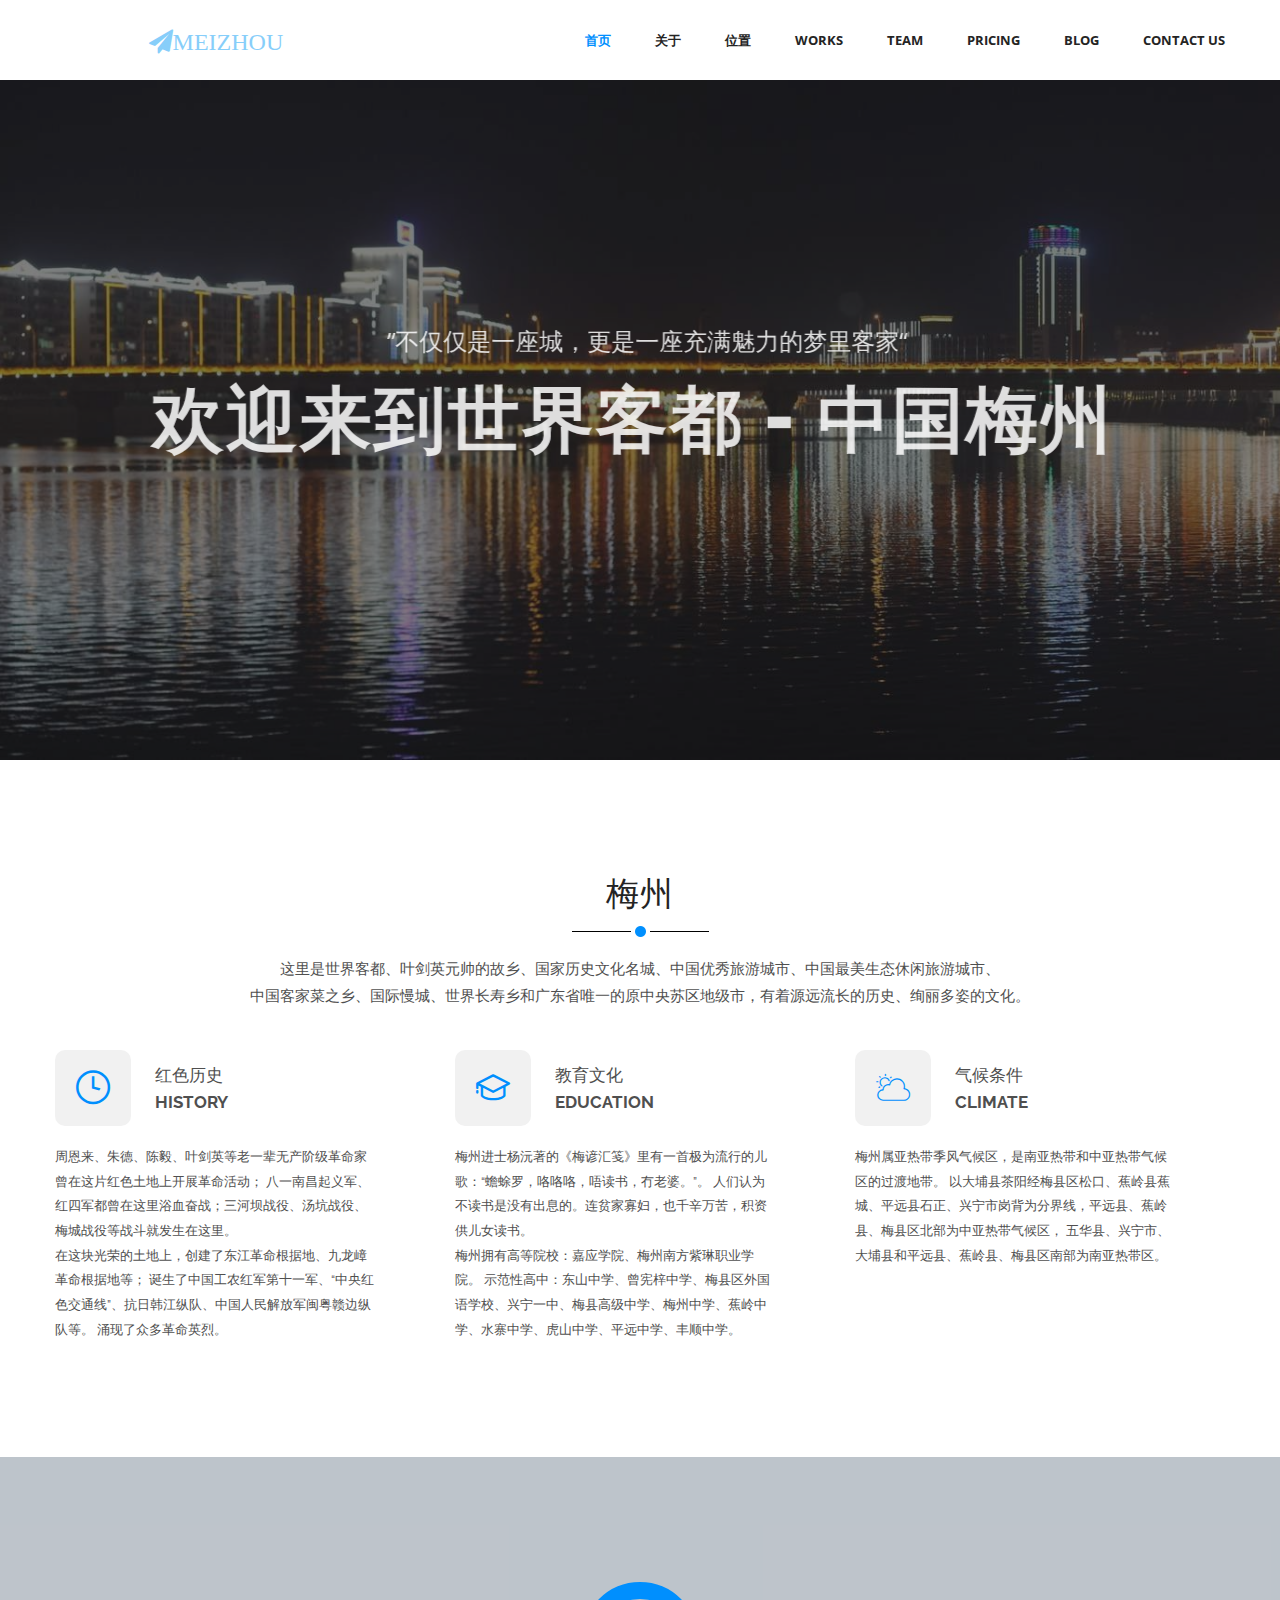
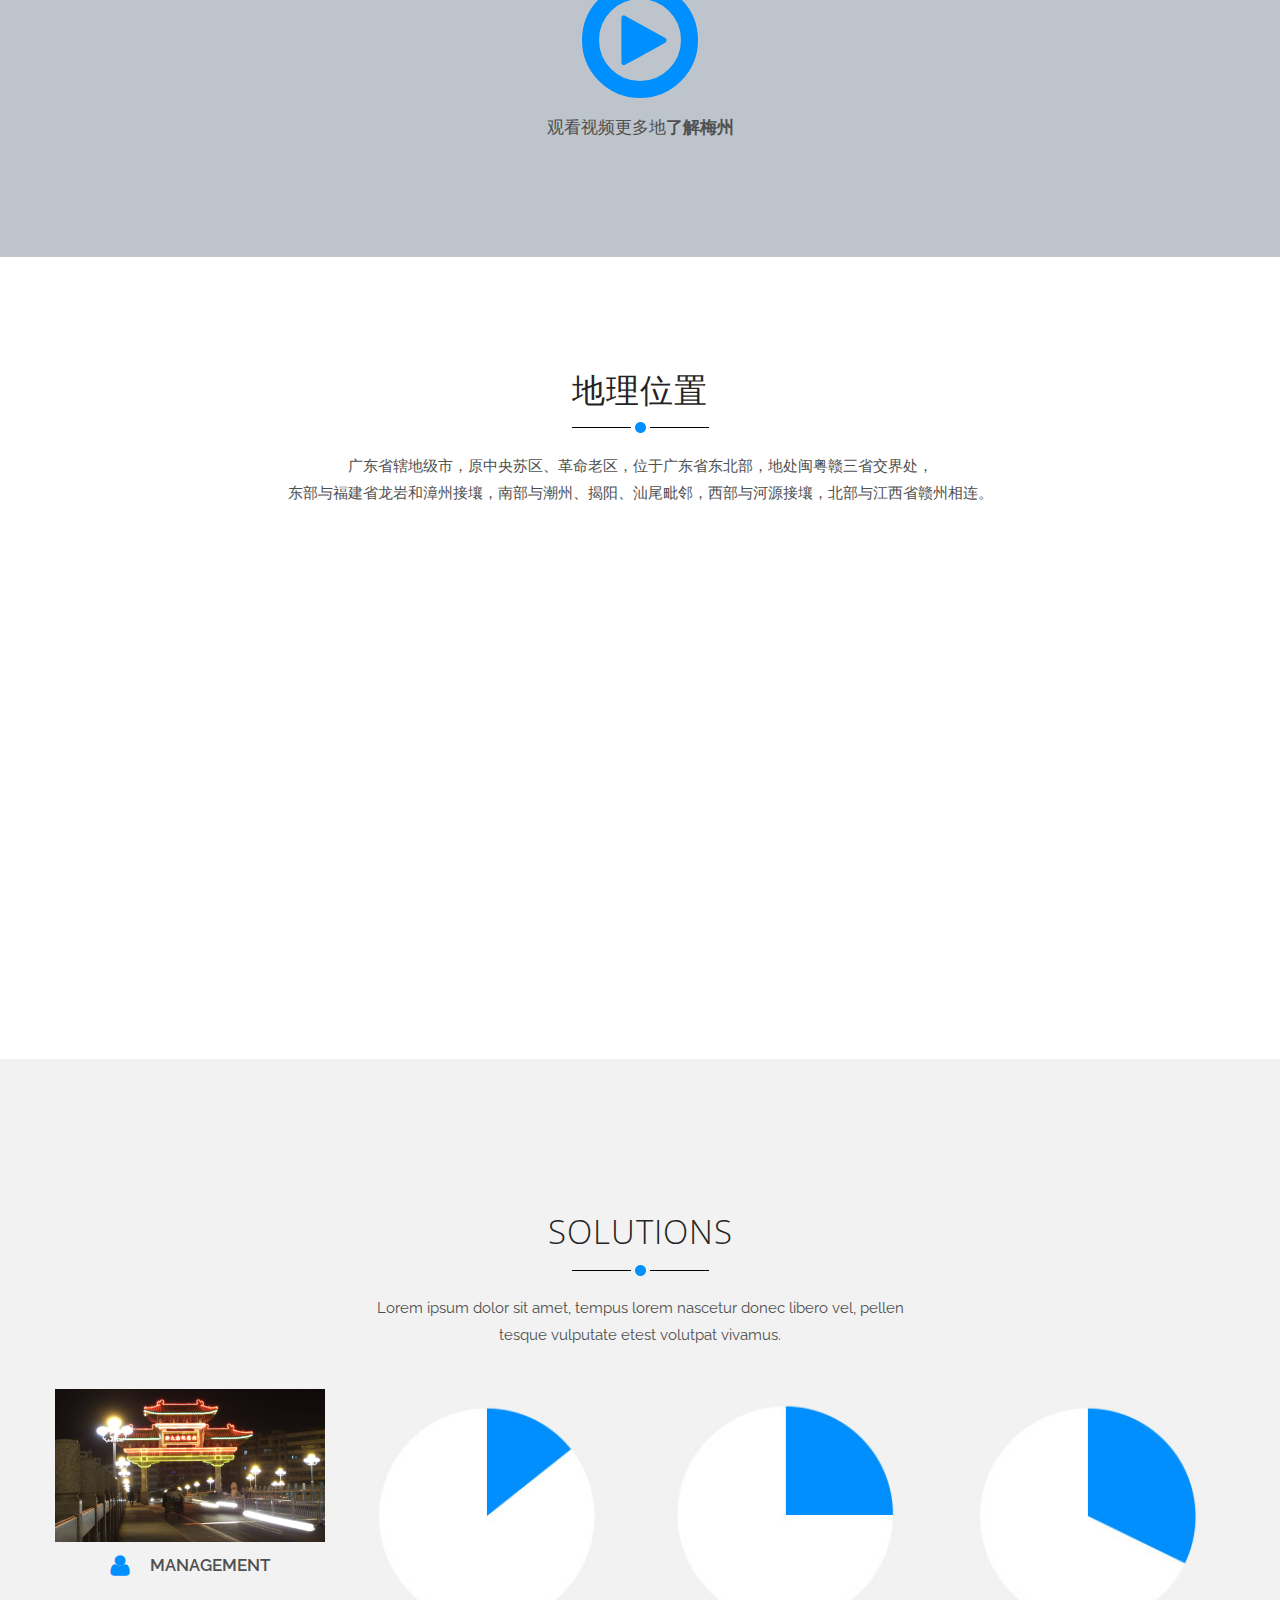
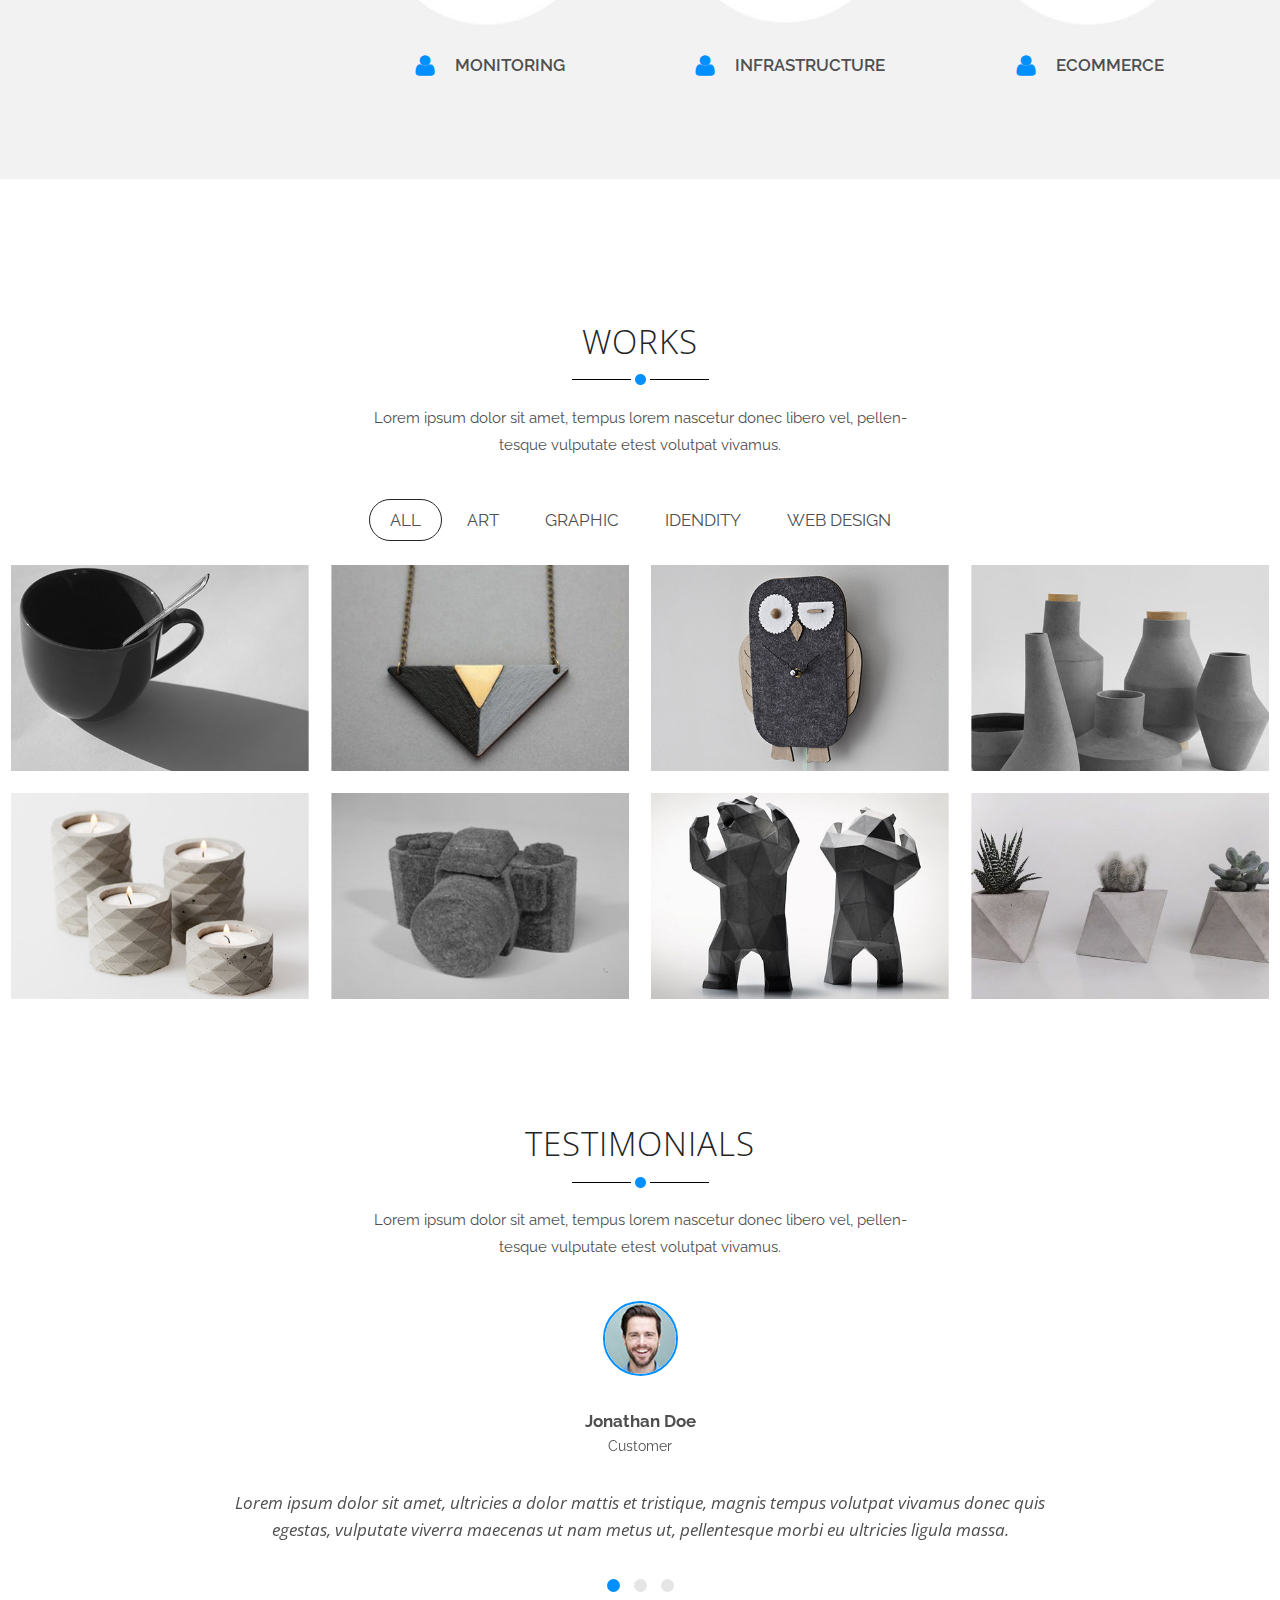
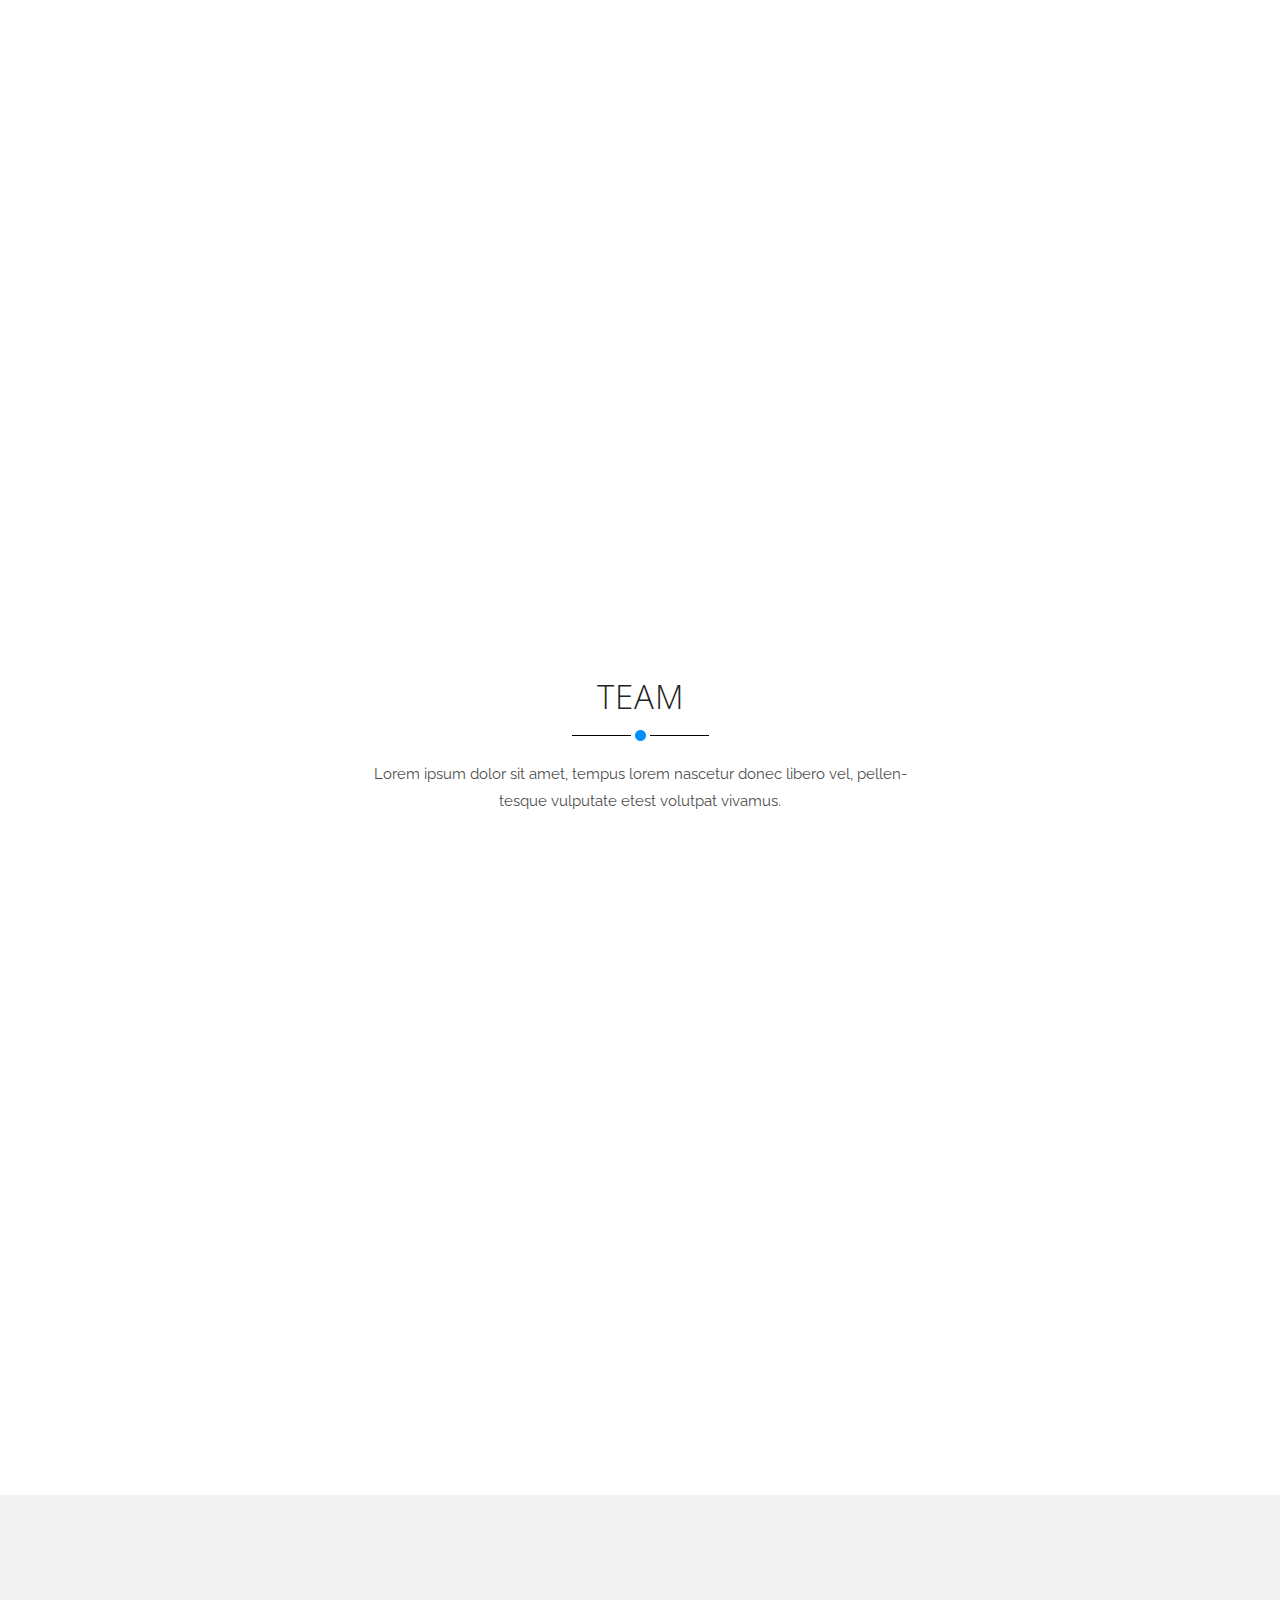
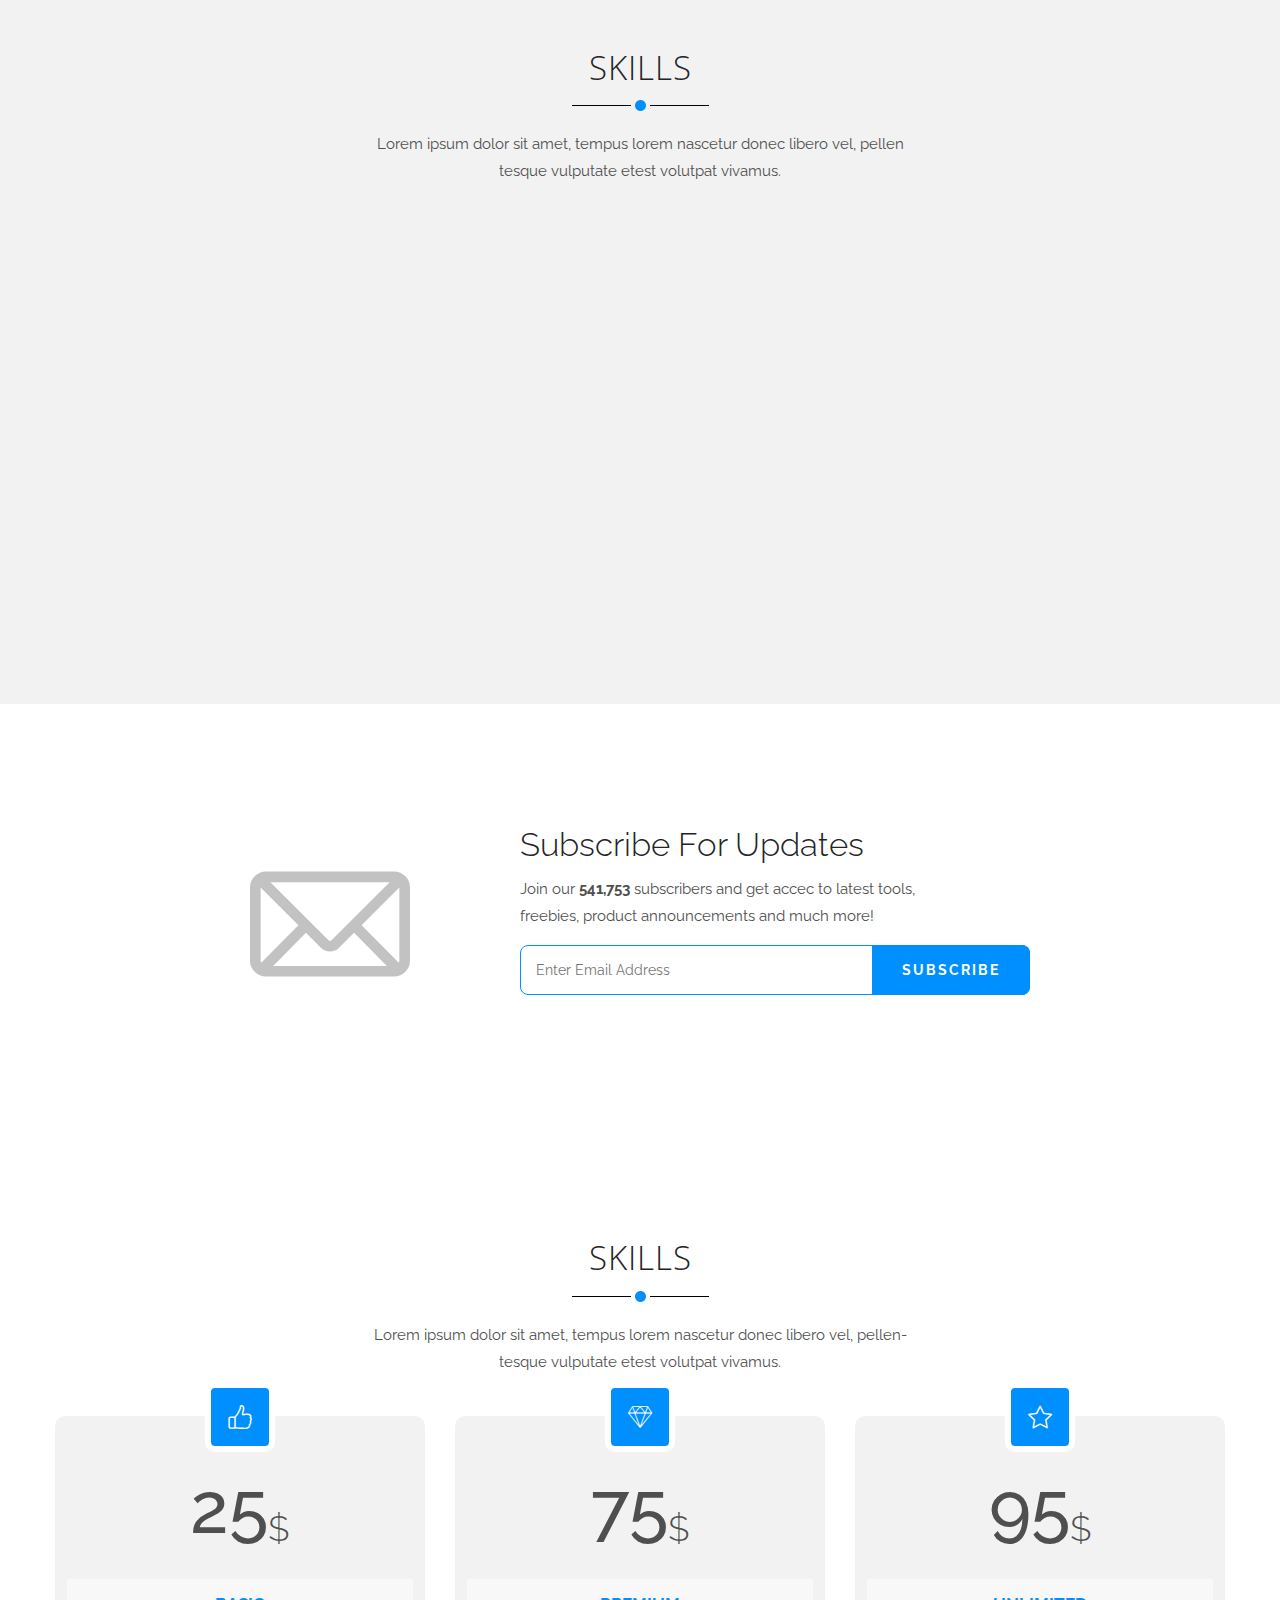
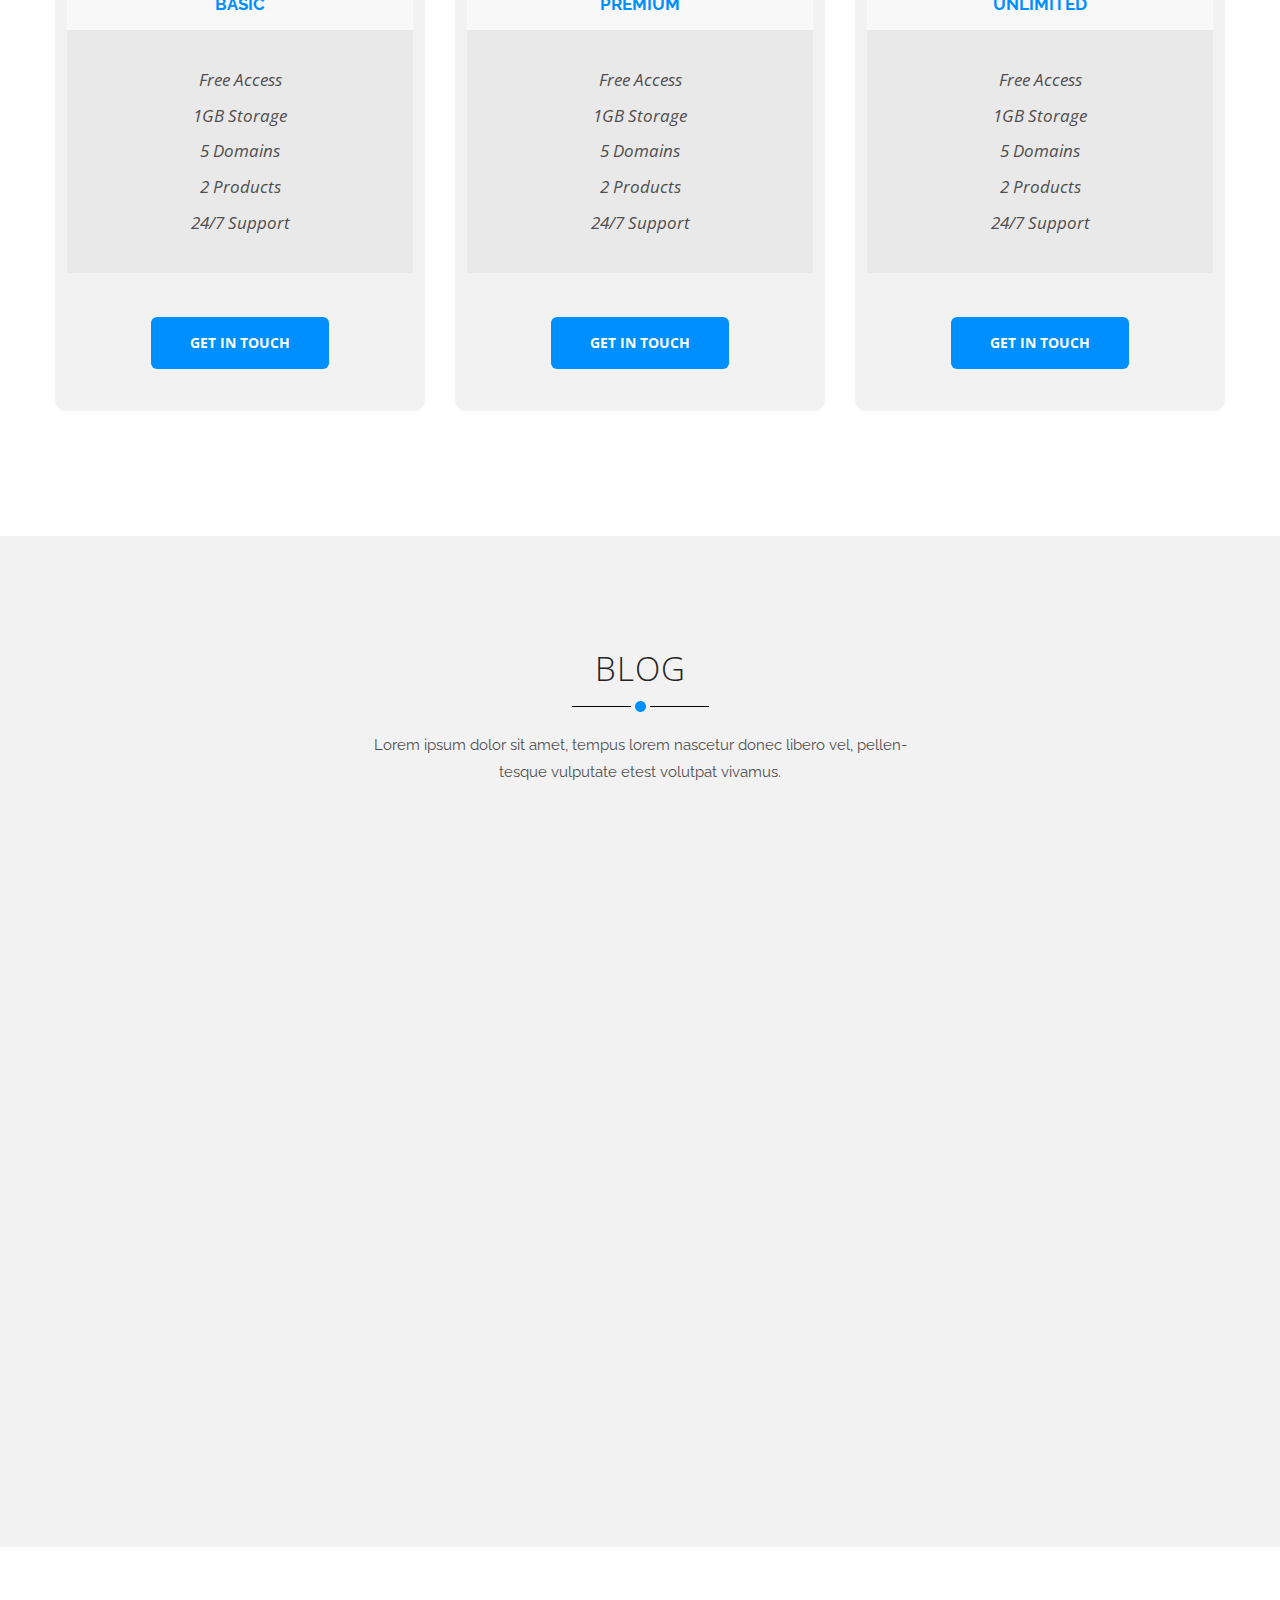
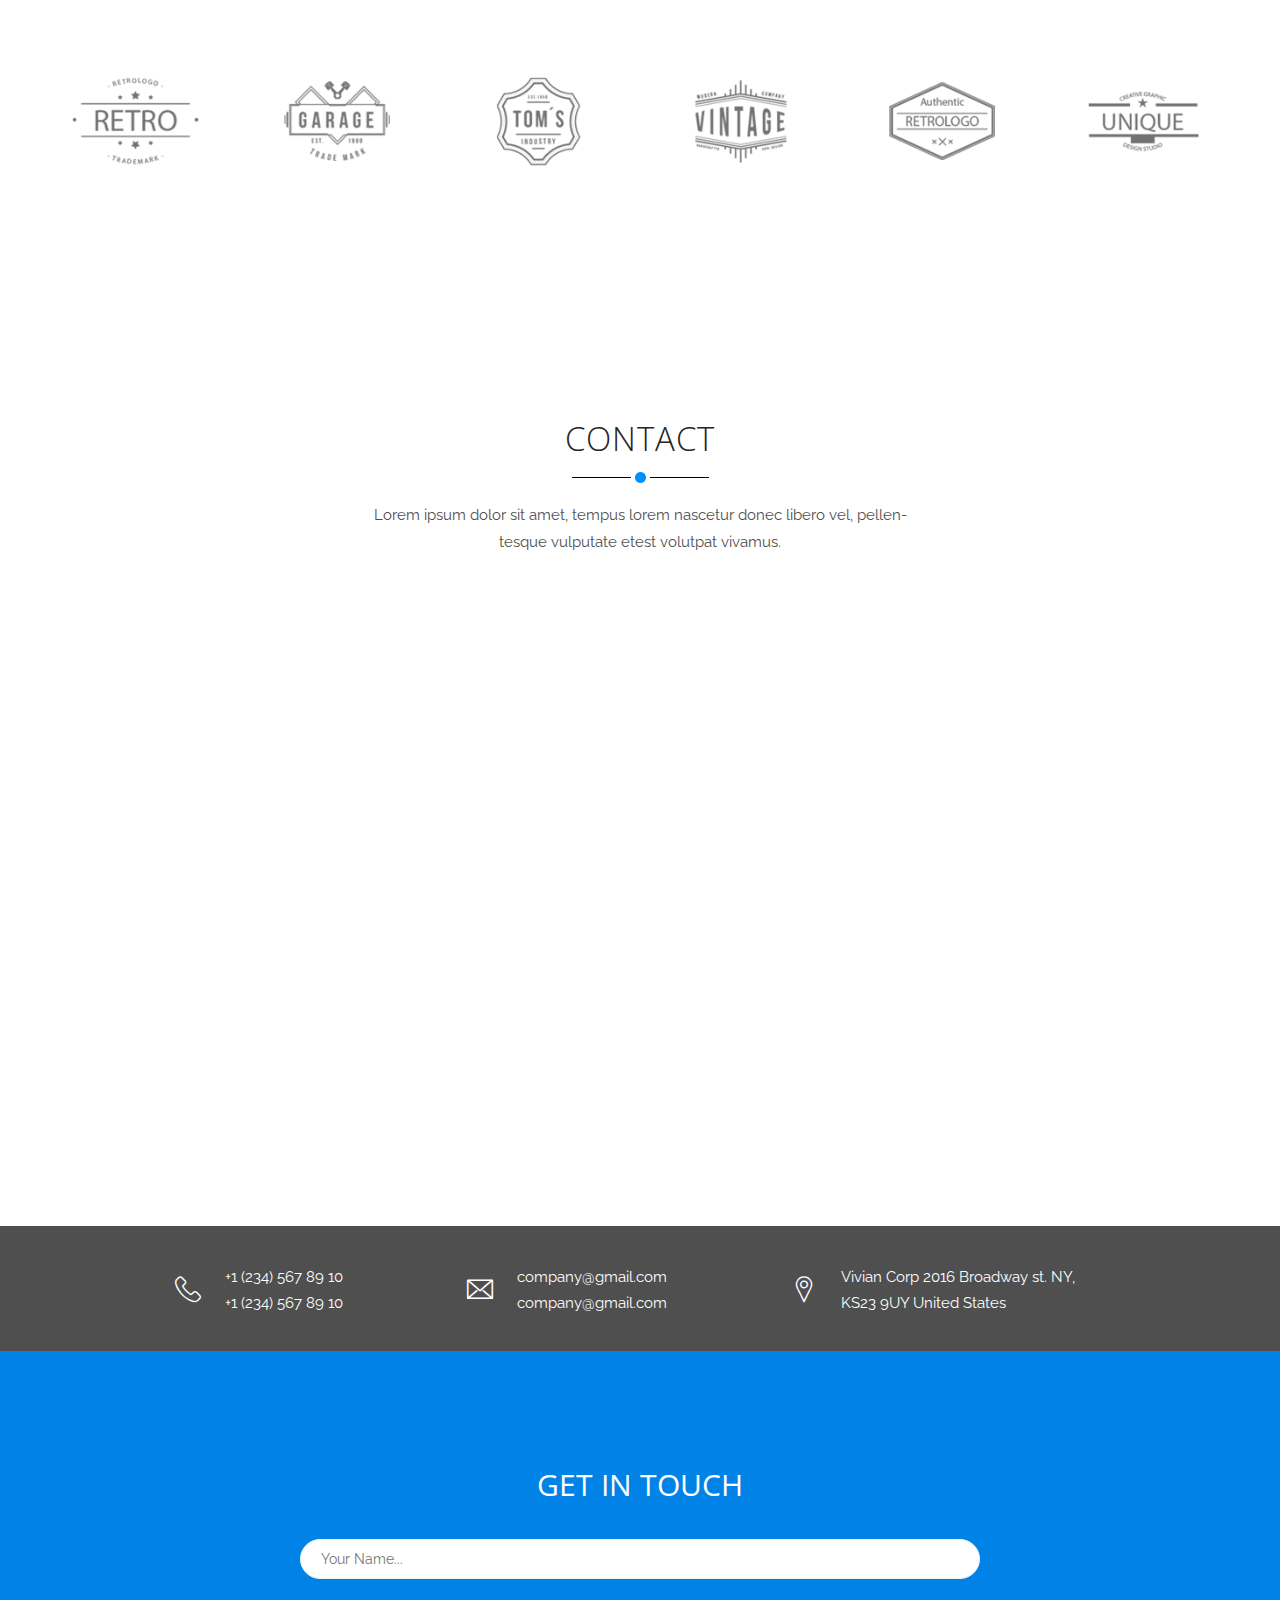
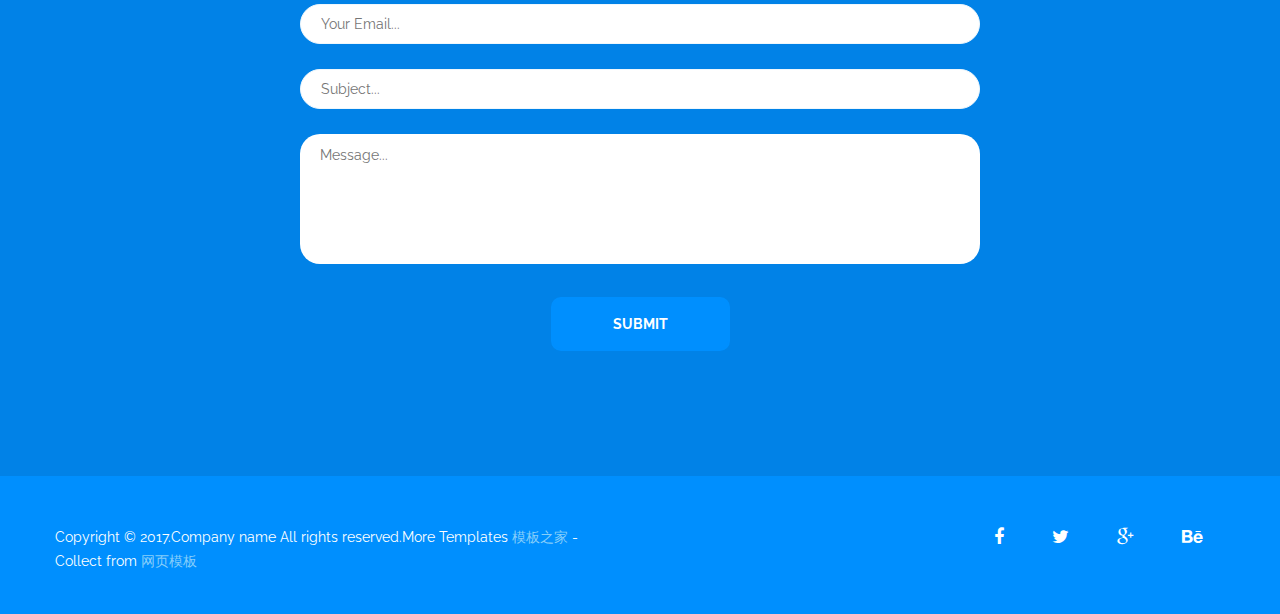
==== home/index.html @ c580282d "Add home" ====
﻿<!DOCTYPE html>
<html>
<head>
    <meta charset="utf-8">
    <title>Lovely Home</title>
    <!-- Stylesheets -->
    <link href="css/bootstrap.css" rel="stylesheet">
    <link href="css/revolution-slider.css" rel="stylesheet">
    <link href="css/style.css" rel="stylesheet">
    <!--Favicon-->
    <link rel="shortcut icon" href="images/favicon.ico" type="image/x-icon">
    <link rel="icon" href="images/favicon.ico" type="image/x-icon">
    <script type="text/javascript" src="https://webapi.amap.com/maps?v=1.4.10&key=bdb31187dc5328a6a1d52f1b48d425b3"></script>
</head>
<body>
<div class="page-wrapper">
    <!-- Preloader -->
    <div class="preloader"></div>
    <!-- Main Header-->
    <header class="main-header">
        <!-- Main Box -->
        <div class="main-box">
            <div class="auto-container">
                <div class="outer-container clearfix">
                    <!--Logo Box-->
                    <div class="logo-box">
                        <div class="logo"><a href="index.html"><i class="fa fa-send">MEIZHOU</i></a></div>
                    </div>
                    <!--Nav Outer-->
                    <div class="nav-outer clearfix">
                        <!-- Main Menu -->
                        <nav class="main-menu">
                            <div class="navbar-header">
                                <!-- Toggle Button -->
                                <button type="button" class="navbar-toggle" data-toggle="collapse"
                                        data-target=".navbar-collapse">
                                    <span class="icon-bar"></span>
                                    <span class="icon-bar"></span>
                                    <span class="icon-bar"></span>
                                </button>
                            </div>
                            <div class="navbar-collapse collapse scroll-nav clearfix">
                                <ul class="navigation clearfix">
                                    <li class="current"><a href="#home">首页</a></li>
                                    <li><a href="#about">关于</a></li>
                                    <li><a href="#location">位置</a></li>
                                    <li><a href="#works">works</a></li>
                                    <li><a href="#team">team</a></li>
                                    <li><a href="#pricing">pricing</a></li>
                                    <li><a href="#blog">blog</a></li>
                                    <li><a href="#contact-us">contact us</a></li>
                                </ul>
                            </div>
                        </nav><!-- Main Menu End-->
                    </div><!--Nav Outer End-->
                </div>
            </div>
        </div>
    </header>
    <!--End Main Header -->
    <!--Main Slider-->
    <section class="main-slider" id="home">
        <div class="tp-banner-container">
            <div class="tp-banner">
                <ul>
                    <li data-transition="fade" data-slotamount="1" data-masterspeed="1000"
                        data-thumb="images/main-slider/image-1.jpg" data-saveperformance="off"
                        data-title="Awesome Title Here">
                        <img src="images/main-slider/1.jpg" alt="" data-bgposition="center top" data-bgfit="cover"
                             data-bgrepeat="no-repeat">
                        <div class="tp-caption sfl sfb tp-resizeme"
                             data-x="center" data-hoffset="0"
                             data-y="center" data-voffset="0"
                             data-speed="1500"
                             data-start="500"
                             data-easing="easeOutExpo"
                             data-splitin="none"
                             data-splitout="none"
                             data-elementdelay="0.01"
                             data-endelementdelay="0.3"
                             data-endspeed="1200"
                             data-endeasing="Power4.easeIn"><h2>欢迎来到世界客都 - 中国梅州</h2></div>
                        <div class="tp-caption sfr sfb tp-resizeme"
                             data-x="center" data-hoffset="0"
                             data-y="center" data-voffset="-80"
                             data-speed="1500"
                             data-start="500"
                             data-easing="easeOutExpo"
                             data-splitin="none"
                             data-splitout="none"
                             data-elementdelay="0.01"
                             data-endelementdelay="0.3"
                             data-endspeed="1200"
                             data-endeasing="Power4.easeIn">
                            <div class="text">”不仅仅是一座城，更是一座充满魅力的梦里客家“</div>
                        </div>
                    </li>
                    <li data-transition="fade" data-slotamount="1" data-masterspeed="1000"
                        data-thumb="images/main-slider/image-1.jpg" data-saveperformance="off"
                        data-title="Awesome Title Here">
                        <img src="images/main-slider/2.jpg" alt="" data-bgposition="center top" data-bgfit="cover"
                             data-bgrepeat="no-repeat">
                        <div class="tp-caption sfl sfb tp-resizeme"
                             data-x="center" data-hoffset="0"
                             data-y="center" data-voffset="0"
                             data-speed="1500"
                             data-start="500"
                             data-easing="easeOutExpo"
                             data-splitin="none"
                             data-splitout="none"
                             data-elementdelay="0.01"
                             data-endelementdelay="0.3"
                             data-endspeed="1200"
                             data-endeasing="Power4.easeIn"><h2>中国客家博物馆</h2></div>

                        <div class="tp-caption sfr sfb tp-resizeme"
                             data-x="center" data-hoffset="0"
                             data-y="center" data-voffset="-80"
                             data-speed="1500"
                             data-start="500"
                             data-easing="easeOutExpo"
                             data-splitin="none"
                             data-splitout="none"
                             data-elementdelay="0.01"
                             data-endelementdelay="0.3"
                             data-endspeed="1200"
                             data-endeasing="Power4.easeIn">
                            <div class="text">”中国国内唯一收藏、研究、展示、传承客家文化的专题博物馆“</div>
                        </div>

                    </li>

                    <li data-transition="fade" data-slotamount="1" data-masterspeed="1000"
                        data-thumb="images/main-slider/image-1.jpg" data-saveperformance="off"
                        data-title="Awesome Title Here">
                        <img src="images/main-slider/3.jpg" alt="" data-bgposition="center top" data-bgfit="cover"
                             data-bgrepeat="no-repeat">

                        <div class="tp-caption sfl sfb tp-resizeme"
                             data-x="center" data-hoffset="0"
                             data-y="center" data-voffset="0"
                             data-speed="1500"
                             data-start="500"
                             data-easing="easeOutExpo"
                             data-splitin="none"
                             data-splitout="none"
                             data-elementdelay="0.01"
                             data-endelementdelay="0.3"
                             data-endspeed="1200"
                             data-endeasing="Power4.easeIn"><h2>东山书院</h2></div>

                        <div class="tp-caption sfr sfb tp-resizeme"
                             data-x="center" data-hoffset="0"
                             data-y="center" data-voffset="-80"
                             data-speed="1500"
                             data-start="500"
                             data-easing="easeOutExpo"
                             data-splitin="none"
                             data-splitout="none"
                             data-elementdelay="0.01"
                             data-endelementdelay="0.3"
                             data-endspeed="1200"
                             data-endeasing="Power4.easeIn">
                            <div class="text">“广东名校，我的母校——东山中学的前身”</div>
                        </div>

                    </li>

                </ul>

                <div class="tp-bannertimer"></div>
            </div>
        </div>
    </section>
    <!--End Main Slider-->
    <!--About Section-->
    <section class="about-section" id="about">
        <div class="auto-container">
            <!--Sec Title-->
            <div class="sec-title">
                <h2>梅州</h2>
                <div class="separator"></div>
                <div class="text">这里是世界客都、叶剑英元帅的故乡、国家历史文化名城、中国优秀旅游城市、中国最美生态休闲旅游城市、
                    <br/> 中国客家菜之乡、国际慢城、世界长寿乡和广东省唯一的原中央苏区地级市，有着源远流长的历史、绚丽多姿的文化。
                </div>
            </div>
            <div class="row clearfix">
                <!--About Block-->
                <div class="about-block col-md-4 col-sm-6 col-xs-12">
                    <div class="inner-box">
                        <div class="icon-box">
                            <span class="icon flaticon-time"></span>
                        </div>
                        <h3><a href="#">红色历史<br><span>History</span></a></h3>
                        <div class="text">周恩来、朱德、陈毅、叶剑英等老一辈无产阶级革命家曾在这片红色土地上开展革命活动；
                            八一南昌起义军、红四军都曾在这里浴血奋战；三河坝战役、汤坑战役、梅城战役等战斗就发生在这里。<br/>
                            在这块光荣的土地上，创建了东江革命根据地、九龙嶂革命根据地等；
                            诞生了中国工农红军第十一军、“中央红色交通线”、抗日韩江纵队、中国人民解放军闽粤赣边纵队等。
                            涌现了众多革命英烈。
                        </div>
                    </div>
                </div>
                <!--About Block-->
                <div class="about-block col-md-4 col-sm-6 col-xs-12">
                    <div class="inner-box">
                        <div class="icon-box">
                            <span class="icon flaticon-graduation-cap"></span>
                        </div>
                        <h3><a href="#">教育文化<br><span>Education</span> </a></h3>
                        <div class="text">梅州进士杨沅著的《梅谚汇笺》里有一首极为流行的儿歌：“蟾蜍罗，咯咯咯，唔读书，冇老婆。”。
                            人们认为不读书是没有出息的。连贫家寡妇，也千辛万苦，积资供儿女读书。<br/>
                            梅州拥有高等院校：嘉应学院、梅州南方紫琳职业学院。
                            示范性高中：东山中学、曾宪梓中学、梅县区外国语学校、兴宁一中、梅县高级中学、梅州中学、蕉岭中学、水寨中学、虎山中学、平远中学、丰顺中学。
                        </div>
                    </div>
                </div>
                <!--About Block-->
                <div class="about-block col-md-4 col-sm-6 col-xs-12">
                    <div class="inner-box">
                        <div class="icon-box">
                            <span class="icon flaticon-sky"></span>
                        </div>
                        <h3><a href="#">气候条件<br><span>Climate</span> </a></h3>
                        <div class="text">梅州属亚热带季风气候区，是南亚热带和中亚热带气候区的过渡地带。
                            以大埔县茶阳经梅县区松口、蕉岭县蕉城、平远县石正、兴宁市岗背为分界线，平远县、蕉岭县、梅县区北部为中亚热带气候区，
                            五华县、兴宁市、大埔县和平远县、蕉岭县、梅县区南部为南亚热带区。
                        </div>
                    </div>
                </div>

            </div>

        </div>
    </section>
    <!--About Section-->

    <!--Video Section-->
    <section class="video-section" style="background-image: url(images/background/1.jpg)">
        <a class="lightbox-image play-link" href="./video/intro.mp4">
            <div class="icon-box"><span class="flaticon-arrows-2"></span></div>
            <h3>观看视频更多地<span>了解梅州</span></h3>
        </a>
    </section>
    <!--End Video Section-->

    <!--Location Section-->
    <section class="location-section" id="location">
        <div class="auto-container">
            <!--Sec Title-->
            <div class="sec-title">
                <h2>地理位置</h2>
                <div class="separator"></div>
                <div class="text">广东省辖地级市，原中央苏区、革命老区，位于广东省东北部，地处闽粤赣三省交界处，<br/>东部与福建省龙岩和漳州接壤，南部与潮州、揭阳、汕尾毗邻，西部与河源接壤，北部与江西省赣州相连。
                </div>
            </div>
        </div>
        <div id="container" class="container" style="left: 0;right: 0;position: absolute;width:65%;height:55%"></div>
        <script>
            var map = new AMap.Map('container', {
                resizeEnable: true,
                zoom: 13,
                center: [116.121923, 24.288712]
            });
            AMap.plugin(['AMap.ToolBar', 'AMap.Scale'], function () {
                var toolbar = new AMap.ToolBar();
                var scale = new AMap.Scale();
                map.addControl(toolbar);
                map.addControl(scale);
            });
            var marker = new AMap.Marker({
                icon: "images/icons/mark_b.png",
                position: [116.121923, 24.288712]
            });
            var infoWindow = new AMap.InfoWindow({
                offset: new AMap.Pixel(0, -30),
                content: "我的家在这哦~"//信息窗体的内容
            });
            infoWindow.open(map, [116.121923, 24.288712]);
            marker.setMap(map);
        </script>
    </section>
    <!--Location Section-->

    <!--Solutions Section-->
    <section class="solution-section">
        <div class="auto-container">
            <div class="sec-title">
                <h2>solutions</h2>
                <div class="separator"></div>
                <div class="text">Lorem ipsum dolor sit amet, tempus lorem nascetur donec libero vel, pellen <br> tesque
                    vulputate etest volutpat vivamus.
                </div>
            </div>

            <div class="row clearfix">
                <!--Pie Box-->
                <div class="pie-box col-md-3 col-sm-6 col-xs-12">
                    <div class="inner-box">
                        <figure class="image-box">
                            <img src="images/resource/1.jpg" alt=""/>
                        </figure>
                        <h3><span class="icon flaticon-user-shape"></span> management</h3>
                    </div>
                </div>

                <!--Pie Box-->
                <div class="pie-box col-md-3 col-sm-6 col-xs-12">
                    <div class="inner-box">
                        <figure class="image-box">
                            <img src="images/resource/pie-2.jpg" alt=""/>
                        </figure>
                        <h3><span class="icon flaticon-user-shape"></span> monitoring</h3>
                    </div>
                </div>

                <!--Pie Box-->
                <div class="pie-box col-md-3 col-sm-6 col-xs-12">
                    <div class="inner-box">
                        <figure class="image-box">
                            <img src="images/resource/pie-3.jpg" alt=""/>
                        </figure>
                        <h3><span class="icon flaticon-user-shape"></span> Infrastructure</h3>
                    </div>
                </div>

                <!--Pie Box-->
                <div class="pie-box col-md-3 col-sm-6 col-xs-12">
                    <div class="inner-box">
                        <figure class="image-box">
                            <img src="images/resource/pie-4.jpg" alt=""/>
                        </figure>
                        <h3><span class="icon flaticon-user-shape"></span> ecommerce</h3>
                    </div>
                </div>

            </div>

        </div>
    </section>
    <!--Solutions Section-->

    <!--Gallery Section-->
    <section class="gallery-section" id="works">
        <div class="auto-container">
            <div class="sec-title">
                <h2>works</h2>
                <div class="separator"></div>
                <div class="text">Lorem ipsum dolor sit amet, tempus lorem nascetur donec libero vel, pellen- <br>
                    tesque vulputate etest volutpat vivamus.
                </div>
            </div>
        </div>
        <!--Sortable Masonry-->
        <div class="sortable-masonry">

            <!--Filter-->
            <div class="filters clearfix">

                <ul class="filter-tabs filter-btns clearfix">
                    <li class="active filter" data-role="button" data-filter="all"><span class="txt">All</span></li>
                    <li class="filter" data-role="button" data-filter=".art"><span class="txt">Art</span></li>
                    <li class="filter" data-role="button" data-filter=".graphic"><span class="txt">Graphic</span></li>
                    <li class="filter" data-role="button" data-filter=".idendity"><span class="txt">Idendity</span></li>
                    <li class="filter" data-role="button" data-filter=".web"><span class="txt">Web Design</span></li>
                </ul>

            </div>

            <div class="filter-list">
                <div class="row clearfix">
                    <div class="col-lg-3 col-md-4 col-sm-6 col-xs-12 gallery-item mix mix_all">
                        <div class="inner-box">
                            <figure class="image-box">
                                <img src="images/gallery/1.jpg" alt="">
                                <!--Overlay Box-->
                                <div class="overlay-box">
                                    <div class="inner">
                                        <div class="content">
                                            <h3>one page template</h3>
                                            <h4>web design</h4>
                                            <div class="text">Lorem ipsum dolor sit amet, tempus lorem nascetur donec
                                                libero vel, pellentesque vulputate et
                                            </div>
                                            <div class="links">
                                                <a href="images/gallery/1.jpg" data-fancybox-group="portfolio-gallery"
                                                   class="icon fa fa-search-plus lightbox-image"></a>
                                                <a href="#" class="icon fa fa-link lightbox-image"></a>
                                            </div>
                                        </div>
                                    </div>
                                </div>
                            </figure>

                        </div>
                    </div>

                    <div class="col-lg-3 col-md-4 col-sm-6 col-xs-12 gallery-item mix mix_all idendity">
                        <div class="inner-box">
                            <figure class="image-box">
                                <img src="images/gallery/2.jpg" alt="">
                                <!--Overlay Box-->
                                <div class="overlay-box">
                                    <div class="inner">
                                        <div class="content">
                                            <h3>one page template</h3>
                                            <h4>web design</h4>
                                            <div class="text">Lorem ipsum dolor sit amet, tempus lorem nascetur donec
                                                libero vel, pellentesque vulputate et
                                            </div>
                                            <div class="links">
                                                <a href="images/gallery/1.jpg" data-fancybox-group="portfolio-gallery"
                                                   class="icon fa fa-search-plus lightbox-image"></a>
                                                <a href="#" class="icon fa fa-link lightbox-image"></a>
                                            </div>
                                        </div>
                                    </div>
                                </div>
                            </figure>

                        </div>
                    </div>

                    <div class="col-lg-3 col-md-4 col-sm-6 col-xs-12 gallery-item mix mix_all graphic">
                        <div class="inner-box">
                            <figure class="image-box">
                                <img src="images/gallery/3.jpg" alt="">
                                <!--Overlay Box-->
                                <div class="overlay-box">
                                    <div class="inner">
                                        <div class="content">
                                            <h3>one page template</h3>
                                            <h4>web design</h4>
                                            <div class="text">Lorem ipsum dolor sit amet, tempus lorem nascetur donec
                                                libero vel, pellentesque vulputate et
                                            </div>
                                            <div class="links">
                                                <a href="images/gallery/1.jpg" data-fancybox-group="portfolio-gallery"
                                                   class="icon fa fa-search-plus lightbox-image"></a>
                                                <a href="#" class="icon fa fa-link lightbox-image"></a>
                                            </div>
                                        </div>
                                    </div>
                                </div>
                            </figure>

                        </div>
                    </div>

                    <div class="col-lg-3 col-md-4 col-sm-6 col-xs-12 gallery-item mix mix_all web">
                        <div class="inner-box">
                            <figure class="image-box">
                                <img src="images/gallery/4.jpg" alt="">
                                <!--Overlay Box-->
                                <div class="overlay-box">
                                    <div class="inner">
                                        <div class="content">
                                            <h3>one page template</h3>
                                            <h4>web design</h4>
                                            <div class="text">Lorem ipsum dolor sit amet, tempus lorem nascetur donec
                                                libero vel, pellentesque vulputate et
                                            </div>
                                            <div class="links">
                                                <a href="images/gallery/1.jpg" data-fancybox-group="portfolio-gallery"
                                                   class="icon fa fa-search-plus lightbox-image"></a>
                                                <a href="#" class="icon fa fa-link lightbox-image"></a>
                                            </div>
                                        </div>
                                    </div>
                                </div>
                            </figure>

                        </div>
                    </div>

                    <div class="col-lg-3 col-md-4 col-sm-6 col-xs-12 gallery-item mix mix_all idendity web">
                        <div class="inner-box">
                            <figure class="image-box">
                                <img src="images/gallery/5.jpg" alt="">
                                <!--Overlay Box-->
                                <div class="overlay-box">
                                    <div class="inner">
                                        <div class="content">
                                            <h3>one page template</h3>
                                            <h4>web design</h4>
                                            <div class="text">Lorem ipsum dolor sit amet, tempus lorem nascetur donec
                                                libero vel, pellentesque vulputate et
                                            </div>
                                            <div class="links">
                                                <a href="images/gallery/1.jpg" data-fancybox-group="portfolio-gallery"
                                                   class="icon fa fa-search-plus lightbox-image"></a>
                                                <a href="#" class="icon fa fa-link lightbox-image"></a>
                                            </div>
                                        </div>
                                    </div>
                                </div>
                            </figure>

                        </div>
                    </div>

                    <div class="col-lg-3 col-md-4 col-sm-6 col-xs-12 gallery-item mix mix_all art graphic">
                        <div class="inner-box">
                            <figure class="image-box">
                                <img src="images/gallery/6.jpg" alt="">
                                <!--Overlay Box-->
                                <div class="overlay-box">
                                    <div class="inner">
                                        <div class="content">
                                            <h3>one page template</h3>
                                            <h4>web design</h4>
                                            <div class="text">Lorem ipsum dolor sit amet, tempus lorem nascetur donec
                                                libero vel, pellentesque vulputate et
                                            </div>
                                            <div class="links">
                                                <a href="images/gallery/1.jpg" data-fancybox-group="portfolio-gallery"
                                                   class="icon fa fa-search-plus lightbox-image"></a>
                                                <a href="#" class="icon fa fa-link lightbox-image"></a>
                                            </div>
                                        </div>
                                    </div>
                                </div>
                            </figure>

                        </div>
                    </div>

                    <div class="col-lg-3 col-md-4 col-sm-6 col-xs-12 gallery-item mix mix_all ">
                        <div class="inner-box">
                            <figure class="image-box">
                                <img src="images/gallery/7.jpg" alt="">
                                <!--Overlay Box-->
                                <div class="overlay-box">
                                    <div class="inner">
                                        <div class="content">
                                            <h3>one page template</h3>
                                            <h4>web design</h4>
                                            <div class="text">Lorem ipsum dolor sit amet, tempus lorem nascetur donec
                                                libero vel, pellentesque vulputate et
                                            </div>
                                            <div class="links">
                                                <a href="images/gallery/1.jpg" data-fancybox-group="portfolio-gallery"
                                                   class="icon fa fa-search-plus lightbox-image"></a>
                                                <a href="#" class="icon fa fa-link lightbox-image"></a>
                                            </div>
                                        </div>
                                    </div>
                                </div>
                            </figure>

                        </div>
                    </div>

                    <div class="col-lg-3 col-md-4 col-sm-6 col-xs-12 gallery-item mix mix_all web art">
                        <div class="inner-box">
                            <figure class="image-box">
                                <img src="images/gallery/8.jpg" alt="">
                                <!--Overlay Box-->
                                <div class="overlay-box">
                                    <div class="inner">
                                        <div class="content">
                                            <h3>one page template</h3>
                                            <h4>web design</h4>
                                            <div class="text">Lorem ipsum dolor sit amet, tempus lorem nascetur donec
                                                libero vel, pellentesque vulputate et
                                            </div>
                                            <div class="links">
                                                <a href="images/gallery/1.jpg" data-fancybox-group="portfolio-gallery"
                                                   class="icon fa fa-search-plus lightbox-image"></a>
                                                <a href="#" class="icon fa fa-link lightbox-image"></a>
                                            </div>
                                        </div>
                                    </div>
                                </div>
                            </figure>

                        </div>
                    </div>


                </div>
            </div>
            <!--End Sortable Masonry-->
        </div>
    </section>
    <div class="tlinks">Collect from <a href="http://www.cssmoban.com/">网页模板</a></div>

    <!--Testimonial Section-->
    <section class="testimonial-section">
        <div class="auto-container">
            <div class="sec-title">
                <h2>testimonials</h2>
                <div class="separator"></div>
                <div class="text">Lorem ipsum dolor sit amet, tempus lorem nascetur donec libero vel, pellen- <br>
                    tesque vulputate etest volutpat vivamus.
                </div>
            </div>

            <div class="single-item-carousel">
                <!--Testimonial Block-->
                <div class="testimonial-block">
                    <div class="inner-box">
                        <figure class="image-box">
                            <img src="images/resource/author-1.jpg" alt=""/>
                        </figure>
                        <h4>Jonathan Doe</h4>
                        <div class="designation">Customer</div>
                        <div class="text">Lorem ipsum dolor sit amet, ultricies a dolor mattis et tristique, magnis
                            tempus volutpat vivamus donec quis egestas, vulputate viverra maecenas ut nam metus ut,
                            pellentesque morbi eu ultricies ligula massa.
                        </div>
                    </div>
                </div>

                <!--Testimonial Block-->
                <div class="testimonial-block">
                    <div class="inner-box">
                        <figure class="image-box">
                            <img src="images/resource/author-1.jpg" alt=""/>
                        </figure>
                        <h4>Jonathan Doe</h4>
                        <div class="designation">Customer</div>
                        <div class="text">Lorem ipsum dolor sit amet, ultricies a dolor mattis et tristique, magnis
                            tempus volutpat vivamus donec quis egestas, vulputate viverra maecenas ut nam metus ut,
                            pellentesque morbi eu ultricies ligula massa.
                        </div>
                    </div>
                </div>

                <!--Testimonial Block-->
                <div class="testimonial-block">
                    <div class="inner-box">
                        <figure class="image-box">
                            <img src="images/resource/author-1.jpg" alt=""/>
                        </figure>
                        <h4>Jonathan Doe</h4>
                        <div class="designation">Customer</div>
                        <div class="text">Lorem ipsum dolor sit amet, ultricies a dolor mattis et tristique, magnis
                            tempus volutpat vivamus donec quis egestas, vulputate viverra maecenas ut nam metus ut,
                            pellentesque morbi eu ultricies ligula massa.
                        </div>
                    </div>
                </div>

            </div>
        </div>
    </section>
    <!--End Testimonial Section-->

    <!--Fun Facts Section-->
    <section class="fact-counter-column" style="background-image: url(images/background/2.jpg);">
        <div class="auto-container">
            <div class="fact-counter">
                <div class="row clearfix">

                    <!--Column-->
                    <div class="column counter-column wow fadeIn col-md-3 col-sm-6 col-xs-12">
                        <div class="inner">
                            <span class="icon flaticon-social"></span>
                            <div class="count-outer">
                                <span class="count-text" data-speed="2000" data-stop="1503">0</span>
                            </div>
                            <h4 class="counter-title">happy clinets</h4>
                        </div>
                    </div>

                    <!--Column-->
                    <div class="column counter-column wow fadeIn col-md-3 col-sm-6 col-xs-12">
                        <div class="inner">
                            <span class="icon flaticon-travel"></span>
                            <div class="count-outer">
                                <span class="count-text" data-speed="2000" data-stop="748">0</span>
                            </div>
                            <h4 class="counter-title">projects</h4>
                        </div>
                    </div>

                    <!--Column-->
                    <div class="column counter-column wow fadeIn col-md-3 col-sm-6 col-xs-12">
                        <div class="inner">
                            <span class="icon flaticon-transport-1"></span>
                            <div class="count-outer">
                                <span class="count-text" data-speed="1500" data-stop="359">0</span>
                            </div>
                            <h4 class="counter-title">branding</h4>
                        </div>
                    </div>

                    <!--Column-->
                    <div class="column counter-column wow fadeIn col-md-3 col-sm-6 col-xs-12">
                        <div class="inner">
                            <span class="icon flaticon-food"></span>
                            <div class="count-outer">
                                <span class="count-text" data-speed="3000" data-stop="2341">0</span>
                            </div>
                            <h4 class="counter-title">cups of coffee</h4>
                        </div>
                    </div>

                </div>
            </div>
        </div>
    </section>
    <!--End Fun Facts Section-->

    <!--Team Section-->
    <section class="team-section" id="team">
        <div class="auto-container">
            <!--Sec Title-->
            <div class="sec-title">
                <h2>team</h2>
                <div class="separator"></div>
                <div class="text">Lorem ipsum dolor sit amet, tempus lorem nascetur donec libero vel, pellen- <br>
                    tesque vulputate etest volutpat vivamus.
                </div>
            </div>

            <div class="row">

                <!--Team Member-->
                <div class="team-member col-md-4 col-sm-6 col-xs-12 wow fadeInLeft" data-wow-delay="0ms"
                     data-wow-duration="1500ms">
                    <div class="inner-box">
                        <figure class="image-box">
                            <img src="images/resource/team-1.jpg" alt=""/>
                            <!--Overlay Box-->
                            <div class="overlay-box">
                                <h4>Jonathan Doe</h4>
                                <div class="designation">Manager</div>
                                <div class="text">Lorem ipsum dolor sit amet, blandit libero ut libero dictumst aliquam
                                    sodales, etiam vel pellentesque, tempor aliquam mi eget pellentesque, tristique
                                    volutpat. Nostra sapien semper tristique mi. Sed commodo occaecat phasellus aenean.
                                </div>
                                <!--Social Nav-->
                                <div class="social-nav">
                                    <a class="fa fa-facebook-f" href="#"></a>
                                    <a class="fa fa-twitter" href="#"></a>
                                    <a class="fa fa-google-plus" href="#"></a>
                                    <a class="fa fa-behance" href="#"></a>
                                </div>
                            </div>
                        </figure>
                    </div>
                </div>

                <!--Team Member-->
                <div class="team-member col-md-4 col-sm-6 col-xs-12 wow fadeInDown" data-wow-delay="0ms"
                     data-wow-duration="1500ms">
                    <div class="inner-box">
                        <figure class="image-box">
                            <img src="images/resource/team-2.jpg" alt=""/>
                            <!--Overlay Box-->
                            <div class="overlay-box">
                                <h4>Jonathan Doe</h4>
                                <div class="designation">Manager</div>
                                <div class="text">Lorem ipsum dolor sit amet, blandit libero ut libero dictumst aliquam
                                    sodales, etiam vel pellentesque, tempor aliquam mi eget pellentesque, tristique
                                    volutpat. Nostra sapien semper tristique mi. Sed commodo occaecat phasellus aenean.
                                </div>
                                <!--Social Nav-->
                                <div class="social-nav">
                                    <a class="fa fa-facebook-f" href="#"></a>
                                    <a class="fa fa-twitter" href="#"></a>
                                    <a class="fa fa-google-plus" href="#"></a>
                                    <a class="fa fa-behance" href="#"></a>
                                </div>
                            </div>
                        </figure>
                    </div>
                </div>

                <!--Team Member-->
                <div class="team-member col-md-4 col-sm-6 col-xs-12 wow fadeInRight" data-wow-delay="0ms"
                     data-wow-duration="1500ms">
                    <div class="inner-box">
                        <figure class="image-box">
                            <img src="images/resource/team-3.jpg" alt=""/>
                            <!--Overlay Box-->
                            <div class="overlay-box">
                                <h4>Jonathan Doe</h4>
                                <div class="designation">Manager</div>
                                <div class="text">Lorem ipsum dolor sit amet, blandit libero ut libero dictumst aliquam
                                    sodales, etiam vel pellentesque, tempor aliquam mi eget pellentesque, tristique
                                    volutpat. Nostra sapien semper tristique mi. Sed commodo occaecat phasellus aenean.
                                </div>
                                <!--Social Nav-->
                                <div class="social-nav">
                                    <a class="fa fa-facebook-f" href="#"></a>
                                    <a class="fa fa-twitter" href="#"></a>
                                    <a class="fa fa-google-plus" href="#"></a>
                                    <a class="fa fa-behance" href="#"></a>
                                </div>
                            </div>
                        </figure>
                    </div>
                </div>

            </div>

        </div>

    </section>
    <!--End Team Section-->

    <!--Progress Section-->
    <section class="progress-section">
        <div class="auto-container">
            <!--Sec Title-->
            <div class="sec-title">
                <h2>Skills</h2>
                <div class="separator"></div>
                <div class="text">Lorem ipsum dolor sit amet, tempus lorem nascetur donec libero vel, pellen <br> tesque
                    vulputate etest volutpat vivamus.
                </div>
            </div>
            <!--End Sec Title-->
            <div class="row clearfix">

                <!--Progress Levels-->
                <div class="fact-counter style-two">
                    <div class="row clearfix">

                        <!--Column-->
                        <div class="column counter-column wow fadeIn col-md-3 col-sm-6 col-xs-12">
                            <div class="inner">
                                <div class="count-outer">
                                    <span class="count-text" data-speed="2000" data-stop="92">0</span>
                                    <span class="percentage">%</span>
                                </div>
                            </div>
                            <!--Skill Box-->
                            <div class="progress-box wow fadeIn" data-wow-delay="100ms" data-wow-duration="1500ms">
                                <div class="inner">
                                    <div class="bar">
                                        <div class="bar-innner">
                                            <div class="bar-fill" data-percent="8"></div>
                                        </div>
                                    </div>
                                </div>
                            </div>
                            <!--cartegory-->
                            <div class="cartegory">Design</div>
                        </div>

                        <!--Column-->
                        <div class="column counter-column wow fadeIn col-md-3 col-sm-6 col-xs-12">
                            <div class="inner">
                                <div class="count-outer">
                                    <span class="count-text" data-speed="2000" data-stop="85">0</span>
                                    <span class="percentage">%</span>
                                </div>
                            </div>
                            <!--Skill Box-->
                            <div class="progress-box wow fadeIn" data-wow-delay="200ms" data-wow-duration="1500ms">
                                <div class="inner">
                                    <div class="bar">
                                        <div class="bar-innner">
                                            <div class="bar-fill" data-percent="15"></div>
                                        </div>
                                    </div>
                                </div>
                            </div>
                            <!--cartegory-->
                            <div class="cartegory">Development</div>
                        </div>

                        <!--Column-->
                        <div class="column counter-column wow fadeIn col-md-3 col-sm-6 col-xs-12">
                            <div class="inner">
                                <div class="count-outer">
                                    <span class="count-text" data-speed="2000" data-stop="78">0</span>
                                    <span class="percentage">%</span>
                                </div>
                            </div>
                            <!--Skill Box-->
                            <div class="progress-box wow fadeIn" data-wow-delay="300ms" data-wow-duration="1500ms">
                                <div class="inner">
                                    <div class="bar">
                                        <div class="bar-innner">
                                            <div class="bar-fill" data-percent="22"></div>
                                        </div>
                                    </div>
                                </div>
                            </div>
                            <!--cartegory-->
                            <div class="cartegory">marketing</div>
                        </div>

                        <!--Column-->
                        <div class="column counter-column wow fadeIn col-md-3 col-sm-6 col-xs-12">
                            <div class="inner">
                                <div class="count-outer">
                                    <span class="count-text" data-speed="2000" data-stop="71">0</span>
                                    <span class="percentage">%</span>
                                </div>
                            </div>
                            <!--Skill Box-->
                            <div class="progress-box wow fadeIn" data-wow-delay="400ms" data-wow-duration="1500ms">
                                <div class="inner">
                                    <div class="bar">
                                        <div class="bar-innner">
                                            <div class="bar-fill" data-percent="31"></div>
                                        </div>
                                    </div>
                                </div>
                            </div>
                            <!--cartegory-->
                            <div class="cartegory">javascript</div>
                        </div>

                    </div>
                </div>


                <!--Skill Box
                <div class="progress-box wow fadeIn" data-wow-delay="0ms" data-wow-duration="0ms">
                    <div class="inner">
                        <div class="bar">
                            <div class="bar-innner"><div class="bar-fill" data-percent="50"></div></div>
                        </div>
                    </div>
                </div>-->

            </div>
        </div>
    </section>
    <!--Progress Section-->

    <!--Subscribe Section-->
    <section class="subscribe-form" style="background-image: url(images/background/1.jpg);">
        <div class="auto-container">
            <!--Subscribe Inner-->
            <div class="subscribe-inner">
                <div class="row clearfix">
                    <div class="column col-md-4 col-sm-4 col-xs-12">
                        <div class="icon-box">
                            <div class="icon flaticon-empty-email"></div>
                        </div>
                    </div>
                    <div class="column col-md-8 col-sm-8 col-xs-12">
                        <div class="inner-box">
                            <h3>Subscribe For Updates</h3>
                            <div class="text">Join our <strong>541,753</strong> subscribers and get accec to latest
                                tools,<br>freebies, product announcements and much more!
                            </div>

                            <!--Subscribe Form-->
                            <div class="subscribe-box">
                                <form method="post" action="index.html">
                                    <div class="form-group">
                                        <input type="email" required="" placeholder="Enter Email Address">
                                        <button type="submit" class="template-btn">subscribe</button>
                                    </div>
                                </form>
                            </div>
                            <!--End Subscribe Form-->

                        </div>
                    </div>
                </div>
            </div>
        </div>
    </section>
    <!--End Subscribe Section-->

    <!--Price Section-->
    <section class="price-section" id="pricing">
        <div class="auto-container">
            <!--Sec Title-->
            <div class="sec-title">
                <h2>skills</h2>
                <div class="separator"></div>
                <div class="text">Lorem ipsum dolor sit amet, tempus lorem nascetur donec libero vel, pellen- <br>
                    tesque vulputate etest volutpat vivamus.
                </div>
            </div>

            <div class="row clearfix">
                <!--Price Box-->
                <div class="price-box col-md-4 col-sm-6 col-xs-12">
                    <div class="inner-box">
                        <div class="icon-box">
                            <div class="icon flaticon-like"></div>
                        </div>
                        <div class="price">25<sub>$</sub></div>
                        <h4>basic</h4>
                        <ul>
                            <li>Free Access</li>
                            <li>1GB Storage</li>
                            <li>5 Domains</li>
                            <li>2 Products</li>
                            <li>24/7 Support</li>
                        </ul>

                        <a href="#" class="in-touch">Get In Touch</a>

                    </div>
                </div>

                <!--Price Box-->
                <div class="price-box col-md-4 col-sm-6 col-xs-12">
                    <div class="inner-box">
                        <div class="icon-box">
                            <div class="icon flaticon-diamond"></div>
                        </div>
                        <div class="price">75<sub>$</sub></div>
                        <h4>premium</h4>
                        <ul>
                            <li>Free Access</li>
                            <li>1GB Storage</li>
                            <li>5 Domains</li>
                            <li>2 Products</li>
                            <li>24/7 Support</li>
                        </ul>

                        <a href="#" class="in-touch">Get In Touch</a>

                    </div>
                </div>

                <!--Price Box-->
                <div class="price-box col-md-4 col-sm-6 col-xs-12">
                    <div class="inner-box">
                        <div class="icon-box">
                            <div class="icon flaticon-star-1"></div>
                        </div>
                        <div class="price">95<sub>$</sub></div>
                        <h4> unlimited</h4>
                        <ul>
                            <li>Free Access</li>
                            <li>1GB Storage</li>
                            <li>5 Domains</li>
                            <li>2 Products</li>
                            <li>24/7 Support</li>
                        </ul>

                        <a href="#" class="in-touch">Get In Touch</a>

                    </div>
                </div>

            </div>

        </div>
    </section>
    <!--End Price Section-->

    <!--Blog Section-->
    <section class="blog-section" id="blog">
        <div class="auto-container">
            <!--Sec Title-->
            <div class="sec-title">
                <h2>Blog</h2>
                <div class="separator"></div>
                <div class="text">Lorem ipsum dolor sit amet, tempus lorem nascetur donec libero vel, pellen- <br>
                    tesque vulputate etest volutpat vivamus.
                </div>
            </div>

            <div class="row clearfix">

                <!--News Block-->
                <div class="news-block col-md-4 col-sm-6 col-xs-12 wow fadeInLeft" data-wow-delay="0ms"
                     data-wow-duration="1500ms">
                    <div class="inner-box">
                        <!--Image Box-->
                        <figure class="image-box">
                            <a href="#"><img src="images/resource/news-1.jpg" alt=""/></a>
                        </figure>
                        <!--Lower Box-->
                        <div class="lower-box">
                            <h3><a href="#">top 10 secrets of web design</a></h3>
                            <div class="date"> Web Design | Oct 06. 2016</div>
                            <div class="text">Lorem ipsum dolor sit amet, iaculis lectus amet purus. Interdum cursus
                                nullam varius sit metus lorem, luctus eius sagittis nam sed integer, phasellus enim,
                                sapien sociosqu vitae tempus tincidunt vitae, ac risus justo praesentmorbi at......
                            </div>
                            <a href="#" class="read-more">Read More</a>
                        </div>
                    </div>
                </div>

                <!--News Block-->
                <div class="news-block col-md-4 col-sm-6 col-xs-12 wow fadeInDown" data-wow-delay="0ms"
                     data-wow-duration="1500ms">
                    <div class="inner-box">
                        <!--Image Box-->
                        <figure class="image-box">
                            <a href="#"><img src="images/resource/news-2.jpg" alt=""/></a>
                        </figure>
                        <!--Lower Box-->
                        <div class="lower-box">
                            <h3><a href="#"> the evolution of political logos</a></h3>
                            <div class="date"> Web Design | Oct 06. 2016</div>
                            <div class="text">Lorem ipsum dolor sit amet, iaculis lectus amet purus. Interdum cursus
                                nullam varius sit metus lorem, luctus eius sagittis nam sed integer, phasellus enim,
                                sapien sociosqu vitae tempus tincidunt vitae, ac risus justo praesentmorbi at......
                            </div>
                            <a href="#" class="read-more">Read More</a>
                        </div>
                    </div>
                </div>

                <!--News Block-->
                <div class="news-block col-md-4 col-sm-6 col-xs-12 wow fadeInRight" data-wow-delay="0ms"
                     data-wow-duration="1500ms">
                    <div class="inner-box">
                        <!--Image Box-->
                        <figure class="image-box">
                            <a href="#"><img src="images/resource/news-1.jpg" alt=""/></a>
                        </figure>
                        <!--Lower Box-->
                        <div class="lower-box">
                            <h3><a href="#"> 5 years of Foundation: new look</a></h3>
                            <div class="date"> Web Design | Oct 06. 2016</div>
                            <div class="text">Lorem ipsum dolor sit amet, iaculis lectus amet purus. Interdum cursus
                                nullam varius sit metus lorem, luctus eius sagittis nam sed integer, phasellus enim,
                                sapien sociosqu vitae tempus tincidunt vitae, ac risus justo praesentmorbi at......
                            </div>
                            <a href="#" class="read-more">Read More</a>
                        </div>
                    </div>
                </div>

            </div>

        </div>
    </section>
    <!--End Blog Section-->

    <!--Sponsors Section-->
    <section class="sponsors-section" style="background-image:url(images/background/1.jpg)">
        <div class="auto-container">

            <div class="sponsors-outer">
                <ul class="sponsors-carousel">
                    <li class="slide-item">
                        <figure class="image-box"><a href="#"><img src="images/sponsors/1.png" alt=""></a></figure>
                    </li>
                    <li class="slide-item">
                        <figure class="image-box"><a href="#"><img src="images/sponsors/2.png" alt=""></a></figure>
                    </li>
                    <li class="slide-item">
                        <figure class="image-box"><a href="#"><img src="images/sponsors/3.png" alt=""></a></figure>
                    </li>
                    <li class="slide-item">
                        <figure class="image-box"><a href="#"><img src="images/sponsors/4.png" alt=""></a></figure>
                    </li>
                    <li class="slide-item">
                        <figure class="image-box"><a href="#"><img src="images/sponsors/5.png" alt=""></a></figure>
                    </li>
                    <li class="slide-item">
                        <figure class="image-box"><a href="#"><img src="images/sponsors/6.png" alt=""></a></figure>
                    </li>
                    <li class="slide-item">
                        <figure class="image-box"><a href="#"><img src="images/sponsors/1.png" alt=""></a></figure>
                    </li>
                    <li class="slide-item">
                        <figure class="image-box"><a href="#"><img src="images/sponsors/2.png" alt=""></a></figure>
                    </li>
                    <li class="slide-item">
                        <figure class="image-box"><a href="#"><img src="images/sponsors/3.png" alt=""></a></figure>
                    </li>
                    <li class="slide-item">
                        <figure class="image-box"><a href="#"><img src="images/sponsors/4.png" alt=""></a></figure>
                    </li>
                    <li class="slide-item">
                        <figure class="image-box"><a href="#"><img src="images/sponsors/5.png" alt=""></a></figure>
                    </li>
                    <li class="slide-item">
                        <figure class="image-box"><a href="#"><img src="images/sponsors/6.png" alt=""></a></figure>
                    </li>
                </ul>
            </div>

        </div>
    </section>
    <!--End Sponsors Section-->

    <div class="footer">
        <!--Contact Section-->
        <section class="contact-section" id="contact-us">
            <div class="auto-container">
                <div class="sec-title">
                    <h2>Contact</h2>
                    <div class="separator"></div>
                    <div class="text">Lorem ipsum dolor sit amet, tempus lorem nascetur donec libero vel, pellen- <br>
                        tesque vulputate etest volutpat vivamus.
                    </div>
                </div>
            </div>

            <!--Map Section-->
            <section class="map-section">
                <div class="map-outer">
                    <!--Map Canvas-->
                    <div class="map-canvas"
                         data-zoom="13"
                         data-lat="-37.817085"
                         data-lng="144.955631"
                         data-type="roadmap"
                         data-hue="#008ffe"
                         data-title="Envato"
                         data-content="Melbourne VIC 3000, Australia<br><a href='mailto:info@youremail.com'>info@youremail.com</a>"
                         style="height: 630px;">
                    </div>

                </div>
            </section>
            <!--End Map Section-->

            <!--Contact Info-->
            <div class="contact-info">
                <div class="auto-container">

                    <ul>
                        <li><span class="icon flaticon-technology-1"></span>
                            +1 (234) 567 89 10 <br>
                            +1 (234) 567 89 10
                        </li>

                        <li><span class="icon flaticon-envelope"></span>
                            company@gmail.com <br>
                            company@gmail.com
                        </li>

                        <li><span class="icon flaticon-pin-1"></span>
                            Vivian Corp 2016 Broadway st. NY, <br>
                            KS23 9UY United States
                        </li>

                    </ul>

                </div>
            </div>

        </section>
        <!--End Contact Section-->

        <!--Contact Form-->
        <section class="contact-form-section">
            <div class="auto-container">

                <div class="contact-form">
                    <form method="post" action="sendemail.php" id="contact-form">
                        <div class="row clearfix">

                            <div class="form-title col-md-12 col-sm-12 col-xs-12">
                                <h2>Get In Touch</h2>
                            </div>

                            <div class="form-group col-md-12 col-sm-12 col-xs-12">
                                <div class="group-inner">
                                    <input type="text" name="username" value="" placeholder="Your Name..." required>
                                </div>
                            </div>

                            <div class="form-group col-md-12 col-sm-12 col-xs-12">
                                <div class="group-inner">
                                    <input type="email" name="email" value="" placeholder="Your Email..." required>
                                </div>
                            </div>

                            <div class="form-group col-md-12 col-sm-12 col-xs-12">
                                <div class="group-inner">
                                    <input type="text" name="subject" placeholder="Subject...">
                                </div>
                            </div>

                            <div class="form-group col-md-12 col-sm-12 col-xs-12">
                                <div class="group-inner">
                                    <textarea name="message" placeholder="Message..."></textarea>
                                </div>
                            </div>
                            <div class="form-group text-center col-md-12 col-sm-12 col-xs-12">
                                <button type="submit" class="template-btn btn-style-two">SUBMIT</button>
                            </div>
                        </div>
                    </form>
                </div>

            </div>
        </section>

        <!--Footer-->
        <div class="footer-bottom">
            <div class="auto-container">
                <div class="row clearfix">
                    <div class="column col-md-6 col-sm-6 col-xs-12">
                        <div class="copyright">Copyright &copy; 2017.Company name All rights reserved.More Templates <a
                                href="http://www.cssmoban.com/" target="_blank" title="模板之家">模板之家</a> - Collect from <a
                                href="http://www.cssmoban.com/" title="网页模板" target="_blank">网页模板</a></div>
                    </div>
                    <div class="column col-md-6 col-sm-6 col-xs-12">
                        <div class="social-icon">
                            <a href="#" class="fa fa-facebook"></a>
                            <a href="#" class="fa fa-twitter"></a>
                            <a href="#" class="fa fa-google-plus"></a>
                            <a href="#" class="fa fa-behance"></a>
                        </div>
                    </div>
                </div>
            </div>
        </div>
    </div>
</div>
<!--End pagewrapper-->

<!--Scroll to top-->
<div class="scroll-to-top scroll-to-target" data-target="html"><span class="fa fa-long-arrow-up"></span></div>

<script src="js/jquery.js"></script>
<script src="js/bootstrap.min.js"></script>
<script src="js/jquery.mCustomScrollbar.concat.min.js"></script>
<script src="js/revolution.min.js"></script>
<script src="js/jquery.fancybox.pack.js"></script>
<script src="js/jquery.fancybox-media.js"></script>
<script src="js/mixitup.js"></script>
<script src="js/owl.js"></script>
<script src="js/wow.js"></script>
<script src="js/pagenav.js"></script>
<script src="js/jquery.scrollTo.js"></script>
<script src="js/validate.js"></script>

<!---<script src="http://ditu.google.cn/maps/api/js?key=AIzaSyD39_Mb1wKUcuRD-0KPmQT6SQHhEMVX1O0"></script>
<script src="js/map-script.js"></script>--->
<!--End Google Map APi-->

<script src="js/script.js"></script>
</body>
</html>
---- home/css/revolution-slider.css ----
.tp-static-layers{position:absolute;z-index:505;top:0;left:0}.tp-hide-revslider,.tp-caption.tp-hidden-caption{visibility:hidden!important;display:none!important}.tp-caption{z-index:1;white-space:nowrap}.tp-caption-demo .tp-caption{position:relative!important;display:inline-block;margin-bottom:10px;margin-right:20px!important}.tp-caption.whitedivider3px{color:#000;text-shadow:none;background-color:#fff;background-color:rgba(255,255,255,1);text-decoration:none;min-width:408px;min-height:3px;background-position:initial initial;background-repeat:initial initial;border-width:0;border-color:#000;border-style:none}.tp-caption.finewide_large_white{color:#fff;text-shadow:none;font-size:60px;line-height:60px;font-weight:300;font-family:"Open Sans",sans-serif;background-color:transparent;text-decoration:none;text-transform:uppercase;letter-spacing:8px;border-width:0;border-color:#000;border-style:none}.tp-caption.whitedivider3px{color:#000;text-shadow:none;background-color:#fff;background-color:rgba(255,255,255,1);text-decoration:none;font-size:0;line-height:0;min-width:468px;min-height:3px;border-width:0;border-color:#000;border-style:none}.tp-caption.finewide_medium_white{color:#fff;text-shadow:none;font-size:37px;line-height:37px;font-weight:300;font-family:"Open Sans",sans-serif;background-color:transparent;text-decoration:none;text-transform:uppercase;letter-spacing:5px;border-width:0;border-color:#000;border-style:none}.tp-caption.boldwide_small_white{font-size:25px;line-height:25px;font-weight:800;font-family:"Open Sans",sans-serif;color:#fff;text-decoration:none;background-color:transparent;text-shadow:none;text-transform:uppercase;letter-spacing:5px;border-width:0;border-color:#000;border-style:none}.tp-caption.whitedivider3px_vertical{color:#000;text-shadow:none;background-color:#fff;background-color:rgba(255,255,255,1);text-decoration:none;font-size:0;line-height:0;min-width:3px;min-height:130px;border-width:0;border-color:#000;border-style:none}.tp-caption.finewide_small_white{color:#fff;text-shadow:none;font-size:25px;line-height:25px;font-weight:300;font-family:"Open Sans",sans-serif;background-color:transparent;text-decoration:none;text-transform:uppercase;letter-spacing:5px;border-width:0;border-color:#000;border-style:none}.tp-caption.finewide_verysmall_white_mw{font-size:13px;line-height:25px;font-weight:400;font-family:"Open Sans",sans-serif;color:#fff;text-decoration:none;background-color:transparent;text-shadow:none;text-transform:uppercase;letter-spacing:5px;max-width:470px;white-space:normal!important;border-width:0;border-color:#000;border-style:none}.tp-caption.lightgrey_divider{text-decoration:none;background-color:#ebebeb;background-color:rgba(235,235,235,1);width:370px;height:3px;background-position:initial initial;background-repeat:initial initial;border-width:0;border-color:#222;border-style:none}.tp-caption.finewide_large_white{color:#FFF;text-shadow:none;font-size:60px;line-height:60px;font-weight:300;font-family:"Open Sans",sans-serif;background-color:rgba(0,0,0,0);text-decoration:none;text-transform:uppercase;letter-spacing:8px;border-width:0;border-color:#000;border-style:none}.tp-caption.finewide_medium_white{color:#FFF;text-shadow:none;font-size:34px;line-height:34px;font-weight:300;font-family:"Open Sans",sans-serif;background-color:rgba(0,0,0,0);text-decoration:none;text-transform:uppercase;letter-spacing:5px;border-width:0;border-color:#000;border-style:none}.tp-caption.huge_red{position:absolute;color:#df4b6b;font-weight:400;font-size:150px;line-height:130px;font-family:'Oswald',sans-serif;margin:0;border-width:0;border-style:none;white-space:nowrap;background-color:#2d3136;padding:0}.tp-caption.middle_yellow{position:absolute;color:#fbd572;font-weight:600;font-size:50px;line-height:50px;font-family:'Open Sans',sans-serif;margin:0;border-width:0;border-style:none;white-space:nowrap}.tp-caption.huge_thin_yellow{position:absolute;color:#fbd572;font-weight:300;font-size:90px;line-height:90px;font-family:'Open Sans',sans-serif;margin:0;letter-spacing:20px;border-width:0;border-style:none;white-space:nowrap}.tp-caption.big_dark{position:absolute;color:#333;font-weight:700;font-size:70px;line-height:70px;font-family:"Open Sans";margin:0;border-width:0;border-style:none;white-space:nowrap}.tp-caption.medium_dark{position:absolute;color:#333;font-weight:300;font-size:40px;line-height:40px;font-family:"Open Sans";margin:0;letter-spacing:5px;border-width:0;border-style:none;white-space:nowrap}.tp-caption.medium_grey{position:absolute;color:#fff;text-shadow:0 2px 5px rgba(0,0,0,0.5);font-weight:700;font-size:20px;line-height:20px;font-family:Arial;padding:2px 4px;margin:0;border-width:0;border-style:none;background-color:#888;white-space:nowrap}.tp-caption.small_text{position:absolute;color:#fff;text-shadow:0 2px 5px rgba(0,0,0,0.5);font-weight:700;font-size:14px;line-height:20px;font-family:Arial;margin:0;border-width:0;border-style:none;white-space:nowrap}.tp-caption.medium_text{position:absolute;color:#fff;text-shadow:0 2px 5px rgba(0,0,0,0.5);font-weight:700;font-size:20px;line-height:20px;font-family:Arial;margin:0;border-width:0;border-style:none;white-space:nowrap}.tp-caption.large_bold_white_25{font-size:55px;line-height:65px;font-weight:700;font-family:"Open Sans";color:#fff;text-decoration:none;background-color:transparent;text-align:center;text-shadow:#000 0 5px 10px;border-width:0;border-color:#fff;border-style:none}.tp-caption.medium_text_shadow{font-size:25px;line-height:25px;font-weight:600;font-family:"Open Sans";color:#fff;text-decoration:none;background-color:transparent;text-align:center;text-shadow:#000 0 5px 10px;border-width:0;border-color:#fff;border-style:none}.tp-caption.large_text{position:absolute;color:#fff;text-shadow:0 2px 5px rgba(0,0,0,0.5);font-weight:700;font-size:40px;line-height:40px;font-family:Arial;margin:0;border-width:0;border-style:none;white-space:nowrap}.tp-caption.medium_bold_grey{font-size:30px;line-height:30px;font-weight:800;font-family:"Open Sans";color:#666;text-decoration:none;background-color:transparent;text-shadow:none;margin:0;padding:1px 4px 0;border-width:0;border-color:#ffd658;border-style:none}.tp-caption.very_large_text{position:absolute;color:#fff;text-shadow:0 2px 5px rgba(0,0,0,0.5);font-weight:700;font-size:60px;line-height:60px;font-family:Arial;margin:0;border-width:0;border-style:none;white-space:nowrap;letter-spacing:-2px}.tp-caption.very_big_white{position:absolute;color:#fff;text-shadow:none;font-weight:800;font-size:60px;line-height:60px;font-family:Arial;margin:0;border-width:0;border-style:none;white-space:nowrap;padding:0 4px;padding-top:1px;background-color:#000}.tp-caption.very_big_black{position:absolute;color:#000;text-shadow:none;font-weight:700;font-size:60px;line-height:60px;font-family:Arial;margin:0;border-width:0;border-style:none;white-space:nowrap;padding:0 4px;padding-top:1px;background-color:#fff}.tp-caption.modern_medium_fat{position:absolute;color:#000;text-shadow:none;font-weight:800;font-size:24px;line-height:20px;font-family:"Open Sans",sans-serif;margin:0;border-width:0;border-style:none;white-space:nowrap}.tp-caption.modern_medium_fat_white{position:absolute;color:#fff;text-shadow:none;font-weight:800;font-size:24px;line-height:20px;font-family:"Open Sans",sans-serif;margin:0;border-width:0;border-style:none;white-space:nowrap}.tp-caption.modern_medium_light{position:absolute;color:#000;text-shadow:none;font-weight:300;font-size:24px;line-height:20px;font-family:"Open Sans",sans-serif;margin:0;border-width:0;border-style:none;white-space:nowrap}.tp-caption.modern_big_bluebg{position:absolute;color:#fff;text-shadow:none;font-weight:800;font-size:30px;line-height:36px;font-family:"Open Sans",sans-serif;padding:3px 10px;margin:0;border-width:0;border-style:none;background-color:#4e5b6c;letter-spacing:0}.tp-caption.modern_big_redbg{position:absolute;color:#fff;text-shadow:none;font-weight:300;font-size:30px;line-height:36px;font-family:"Open Sans",sans-serif;padding:3px 10px;padding-top:1px;margin:0;border-width:0;border-style:none;background-color:#de543e;letter-spacing:0}.tp-caption.modern_small_text_dark{position:absolute;color:#555;text-shadow:none;font-size:14px;line-height:22px;font-family:Arial;margin:0;border-width:0;border-style:none;white-space:nowrap}.tp-caption.boxshadow{-moz-box-shadow:0 0 20px rgba(0,0,0,0.5);-webkit-box-shadow:0 0 20px rgba(0,0,0,0.5);box-shadow:0 0 20px rgba(0,0,0,0.5)}.tp-caption.black{color:#000;text-shadow:none}.tp-caption.noshadow{text-shadow:none}.tp-caption a{color:#ff7302;text-shadow:none;-webkit-transition:all .2s ease-out;-moz-transition:all .2s ease-out;-o-transition:all .2s ease-out;-ms-transition:all .2s ease-out}.tp-caption a:hover{color:#ffa902}.tp-caption.thinheadline_dark{position:absolute;color:rgba(0,0,0,0.85);text-shadow:none;font-weight:300;font-size:30px;line-height:30px;font-family:"Open Sans";background-color:transparent}.tp-caption.thintext_dark{position:absolute;color:rgba(0,0,0,0.85);text-shadow:none;font-weight:300;font-size:16px;line-height:26px;font-family:"Open Sans";background-color:transparent}.tp-caption.medium_bg_red a{color:#fff;text-decoration:none}.tp-caption.medium_bg_red a:hover{color:#fff;text-decoration:underline}.tp-caption.smoothcircle{font-size:30px;line-height:75px;font-weight:800;font-family:"Open Sans";color:#fff;text-decoration:none;background-color:#000;background-color:rgba(0,0,0,0.498039);padding:50px 25px;text-align:center;border-radius:500px 500px 500px 500px;border-width:0;border-color:#000;border-style:none}.tp-caption.largeblackbg{font-size:50px;line-height:70px;font-weight:300;font-family:"Open Sans";color:#fff;text-decoration:none;background-color:#000;padding:0 20px 5px;text-shadow:none;border-width:0;border-color:#fff;border-style:none}.tp-caption.largepinkbg{position:absolute;color:#fff;text-shadow:none;font-weight:300;font-size:50px;line-height:70px;font-family:"Open Sans";background-color:#db4360;padding:0 20px;-webkit-border-radius:0;-moz-border-radius:0;border-radius:0}.tp-caption.largewhitebg{position:absolute;color:#000;text-shadow:none;font-weight:300;font-size:50px;line-height:70px;font-family:"Open Sans";background-color:#fff;padding:0 20px;-webkit-border-radius:0;-moz-border-radius:0;border-radius:0}.tp-caption.largegreenbg{position:absolute;color:#fff;text-shadow:none;font-weight:300;font-size:50px;line-height:70px;font-family:"Open Sans";background-color:#67ae73;padding:0 20px;-webkit-border-radius:0;-moz-border-radius:0;border-radius:0}.tp-caption.excerpt{font-size:36px;line-height:36px;font-weight:700;font-family:Arial;color:#fff;text-decoration:none;background-color:rgba(0,0,0,1);text-shadow:none;margin:0;letter-spacing:-1.5px;padding:1px 4px 0 4px;width:150px;white-space:normal!important;height:auto;border-width:0;border-color:#fff;border-style:none}.tp-caption.large_bold_grey{font-size:60px;line-height:60px;font-weight:800;font-family:"Open Sans";color:#666;text-decoration:none;background-color:transparent;text-shadow:none;margin:0;padding:1px 4px 0;border-width:0;border-color:#ffd658;border-style:none}.tp-caption.medium_thin_grey{font-size:34px;line-height:30px;font-weight:300;font-family:"Open Sans";color:#666;text-decoration:none;background-color:transparent;padding:1px 4px 0;text-shadow:none;margin:0;border-width:0;border-color:#ffd658;border-style:none}.tp-caption.small_thin_grey{font-size:18px;line-height:26px;font-weight:300;font-family:"Open Sans";color:#757575;text-decoration:none;background-color:transparent;padding:1px 4px 0;text-shadow:none;margin:0;border-width:0;border-color:#ffd658;border-style:none}.tp-caption.lightgrey_divider{text-decoration:none;background-color:rgba(235,235,235,1);width:370px;height:3px;background-position:initial initial;background-repeat:initial initial;border-width:0;border-color:#222;border-style:none}.tp-caption.large_bold_darkblue{font-size:58px;line-height:60px;font-weight:800;font-family:"Open Sans";color:#34495e;text-decoration:none;background-color:transparent;border-width:0;border-color:#ffd658;border-style:none}.tp-caption.medium_bg_darkblue{font-size:20px;line-height:20px;font-weight:800;font-family:"Open Sans";color:#fff;text-decoration:none;background-color:#34495e;padding:10px;border-width:0;border-color:#ffd658;border-style:none}.tp-caption.medium_bold_red{font-size:24px;line-height:30px;font-weight:800;font-family:"Open Sans";color:#e33a0c;text-decoration:none;background-color:transparent;padding:0;border-width:0;border-color:#ffd658;border-style:none}.tp-caption.medium_light_red{font-size:21px;line-height:26px;font-weight:300;font-family:"Open Sans";color:#e33a0c;text-decoration:none;background-color:transparent;padding:0;border-width:0;border-color:#ffd658;border-style:none}.tp-caption.medium_bg_red{font-size:20px;line-height:20px;font-weight:800;font-family:"Open Sans";color:#fff;text-decoration:none;background-color:#e33a0c;padding:10px;border-width:0;border-color:#ffd658;border-style:none}.tp-caption.medium_bold_orange{font-size:24px;line-height:30px;font-weight:800;font-family:"Open Sans";color:#f39c12;text-decoration:none;background-color:transparent;border-width:0;border-color:#ffd658;border-style:none}.tp-caption.medium_bg_orange{font-size:20px;line-height:20px;font-weight:800;font-family:"Open Sans";color:#fff;text-decoration:none;background-color:#f39c12;padding:10px;border-width:0;border-color:#ffd658;border-style:none}.tp-caption.grassfloor{text-decoration:none;background-color:rgba(160,179,151,1);width:4000px;height:150px;border-width:0;border-color:#222;border-style:none}.tp-caption.large_bold_white{font-size:58px;line-height:60px;font-weight:800;font-family:"Open Sans";color:#fff;text-decoration:none;background-color:transparent;border-width:0;border-color:#ffd658;border-style:none}.tp-caption.medium_light_white{font-size:30px;line-height:36px;font-weight:300;font-family:"Open Sans";color:#fff;text-decoration:none;background-color:transparent;padding:0;border-width:0;border-color:#ffd658;border-style:none}.tp-caption.mediumlarge_light_white{font-size:34px;line-height:40px;font-weight:300;font-family:"Open Sans";color:#fff;text-decoration:none;background-color:transparent;padding:0;border-width:0;border-color:#ffd658;border-style:none}.tp-caption.mediumlarge_light_white_center{font-size:34px;line-height:40px;font-weight:300;font-family:"Open Sans";color:#fff;text-decoration:none;background-color:transparent;padding:0;text-align:center;border-width:0;border-color:#ffd658;border-style:none}.tp-caption.medium_bg_asbestos{font-size:20px;line-height:20px;font-weight:800;font-family:"Open Sans";color:#fff;text-decoration:none;background-color:#7f8c8d;padding:10px;border-width:0;border-color:#ffd658;border-style:none}.tp-caption.medium_light_black{font-size:30px;line-height:36px;font-weight:300;font-family:"Open Sans";color:#000;text-decoration:none;background-color:transparent;padding:0;border-width:0;border-color:#ffd658;border-style:none}.tp-caption.large_bold_black{font-size:58px;line-height:60px;font-weight:800;font-family:"Open Sans";color:#000;text-decoration:none;background-color:transparent;border-width:0;border-color:#ffd658;border-style:none}.tp-caption.mediumlarge_light_darkblue{font-size:34px;line-height:40px;font-weight:300;font-family:"Open Sans";color:#34495e;text-decoration:none;background-color:transparent;padding:0;border-width:0;border-color:#ffd658;border-style:none}.tp-caption.small_light_white{font-size:17px;line-height:28px;font-weight:300;font-family:"Open Sans";color:#fff;text-decoration:none;background-color:transparent;padding:0;border-width:0;border-color:#ffd658;border-style:none}.tp-caption.roundedimage{border-width:0;border-color:#222;border-style:none}.tp-caption.large_bg_black{font-size:40px;line-height:40px;font-weight:800;font-family:"Open Sans";color:#fff;text-decoration:none;background-color:#000;padding:10px 20px 15px;border-width:0;border-color:#ffd658;border-style:none}.tp-caption.mediumwhitebg{font-size:30px;line-height:30px;font-weight:300;font-family:"Open Sans";color:#000;text-decoration:none;background-color:#fff;padding:5px 15px 10px;text-shadow:none;border-width:0;border-color:#000;border-style:none}.tp-caption.medium_bg_orange_new1{font-size:20px;line-height:20px;font-weight:800;font-family:"Open Sans";color:#fff;text-decoration:none;background-color:#f39c12;padding:10px;border-width:0;border-color:#ffd658;border-style:none}.tp-caption.boxshadow{-moz-box-shadow:0 0 20px rgba(0,0,0,0.5);-webkit-box-shadow:0 0 20px rgba(0,0,0,0.5);box-shadow:0 0 20px rgba(0,0,0,0.5)}.tp-caption.black{color:#000;text-shadow:none;font-weight:300;font-size:19px;line-height:19px;font-family:'Open Sans',sans}.tp-caption.noshadow{text-shadow:none}.tp_inner_padding{box-sizing:border-box;-webkit-box-sizing:border-box;-moz-box-sizing:border-box;max-height:none!important}.tp-caption .frontcorner{width:0;height:0;border-left:40px solid transparent;border-right:0 solid transparent;border-top:40px solid #00a8ff;position:absolute;left:-40px;top:0}.tp-caption .backcorner{width:0;height:0;border-left:0 solid transparent;border-right:40px solid transparent;border-bottom:40px solid #00a8ff;position:absolute;right:0;top:0}.tp-caption .frontcornertop{width:0;height:0;border-left:40px solid transparent;border-right:0 solid transparent;border-bottom:40px solid #00a8ff;position:absolute;left:-40px;top:0}.tp-caption .backcornertop{width:0;height:0;border-left:0 solid transparent;border-right:40px solid transparent;border-top:40px solid #00a8ff;position:absolute;right:0;top:0}img.tp-slider-alternative-image{width:100%;height:auto}.tp-simpleresponsive .button{padding:6px 13px 5px;border-radius:3px;-moz-border-radius:3px;-webkit-border-radius:3px;height:30px;cursor:pointer;color:#fff!important;text-shadow:0 1px 1px rgba(0,0,0,0.6)!important;font-size:15px;line-height:45px!important;background:url(../images/gradient/g30.png) repeat-x top;font-family:arial,sans-serif;font-weight:bold;letter-spacing:-1px}.tp-simpleresponsive .button.big{color:#fff;text-shadow:0 1px 1px rgba(0,0,0,0.6);font-weight:bold;padding:9px 20px;font-size:19px;line-height:57px!important;background:url(../images/gradient/g40.png) repeat-x top}.tp-simpleresponsive .purchase:hover,.tp-simpleresponsive .button:hover,.tp-simpleresponsive .button.big:hover{background-position:bottom,15px 11px}@media only screen and (min-width:480px) and (max-width:767px){.tp-simpleresponsive .button{padding:4px 8px 3px;line-height:25px!important;font-size:11px!important;font-weight:normal}.tp-simpleresponsive a.button{-webkit-transition:none;-moz-transition:none;-o-transition:none;-ms-transition:none}}@media only screen and (min-width:0) and (max-width:479px){.tp-simpleresponsive .button{padding:2px 5px 2px;line-height:20px!important;font-size:10px!important}.tp-simpleresponsive a.button{-webkit-transition:none;-moz-transition:none;-o-transition:none;-ms-transition:none}}.tp-simpleresponsive .button.green,.tp-simpleresponsive .button:hover.green,.tp-simpleresponsive .purchase.green,.tp-simpleresponsive .purchase:hover.green{background-color:#21a117;-webkit-box-shadow:0 3px 0 0 #104d0b;-moz-box-shadow:0 3px 0 0 #104d0b;box-shadow:0 3px 0 0 #104d0b}.tp-simpleresponsive .button.blue,.tp-simpleresponsive .button:hover.blue,.tp-simpleresponsive .purchase.blue,.tp-simpleresponsive .purchase:hover.blue{background-color:#1d78cb;-webkit-box-shadow:0 3px 0 0 #0f3e68;-moz-box-shadow:0 3px 0 0 #0f3e68;box-shadow:0 3px 0 0 #0f3e68}.tp-simpleresponsive .button.red,.tp-simpleresponsive .button:hover.red,.tp-simpleresponsive .purchase.red,.tp-simpleresponsive .purchase:hover.red{background-color:#cb1d1d;-webkit-box-shadow:0 3px 0 0 #7c1212;-moz-box-shadow:0 3px 0 0 #7c1212;box-shadow:0 3px 0 0 #7c1212}.tp-simpleresponsive .button.orange,.tp-simpleresponsive .button:hover.orange,.tp-simpleresponsive .purchase.orange,.tp-simpleresponsive .purchase:hover.orange{background-color:#f70;-webkit-box-shadow:0 3px 0 0 #a34c00;-moz-box-shadow:0 3px 0 0 #a34c00;box-shadow:0 3px 0 0 #a34c00}.tp-simpleresponsive .button.darkgrey,.tp-simpleresponsive .button.grey,.tp-simpleresponsive .button:hover.darkgrey,.tp-simpleresponsive .button:hover.grey,.tp-simpleresponsive .purchase.darkgrey,.tp-simpleresponsive .purchase:hover.darkgrey{background-color:#555;-webkit-box-shadow:0 3px 0 0 #222;-moz-box-shadow:0 3px 0 0 #222;box-shadow:0 3px 0 0 #222}.tp-simpleresponsive .button.lightgrey,.tp-simpleresponsive .button:hover.lightgrey,.tp-simpleresponsive .purchase.lightgrey,.tp-simpleresponsive .purchase:hover.lightgrey{background-color:#888;-webkit-box-shadow:0 3px 0 0 #555;-moz-box-shadow:0 3px 0 0 #555;box-shadow:0 3px 0 0 #555}.fullscreen-container{width:100%;position:relative;padding:0}.fullwidthbanner-container{width:100%;position:relative;padding:0;overflow:hidden}.fullwidthbanner-container .fullwidthbanner{width:100%;position:relative}.tp-simpleresponsive .caption,.tp-simpleresponsive .tp-caption{position:absolute;visibility:hidden;-webkit-font-smoothing:antialiased!important}.tp-simpleresponsive img{max-width:none}.noFilterClass{filter:none!important}.tp-bannershadow{position:absolute;margin-left:auto;margin-right:auto;-moz-user-select:none;-khtml-user-select:none;-webkit-user-select:none;-o-user-select:none}.tp-bannershadow.tp-shadow1{background:url(assets/shadow1.png) no-repeat;background-size:100% 100%;width:890px;height:60px;bottom:-60px}.tp-bannershadow.tp-shadow2{background:url(assets/shadow2.png) no-repeat;background-size:100% 100%;width:890px;height:60px;bottom:-60px}.tp-bannershadow.tp-shadow3{background:url(assets/shadow3.png) no-repeat;background-size:100% 100%;width:890px;height:60px;bottom:-60px}.caption.fullscreenvideo{left:0;top:0;position:absolute;width:100%;height:100%}.caption.fullscreenvideo iframe,.caption.fullscreenvideo video{width:100%!important;height:100%!important;display:none}.tp-caption.fullscreenvideo{left:0;top:0;position:absolute;width:100%;height:100%}.tp-caption.fullscreenvideo iframe,.tp-caption.fullscreenvideo iframe video{width:100%!important;height:100%!important;display:none}.fullcoveredvideo video,.fullscreenvideo video{background:#000}.fullcoveredvideo .tp-poster{background-position:center center;background-size:cover;width:100%;height:100%;top:0;left:0}.html5vid.videoisplaying .tp-poster{display:none}.tp-video-play-button{background:#000;background:rgba(0,0,0,0.3);padding:5px;border-radius:5px;-moz-border-radius:5px;-webkit-border-radius:5px;position:absolute;top:50%;left:50%;font-size:40px;color:#FFF;z-index:3;margin-top:-27px;margin-left:-28px;text-align:center;cursor:pointer}.html5vid .tp-revstop{width:15px;height:20px;border-left:5px solid #fff;border-right:5px solid #fff;position:relative;margin:10px 20px;box-sizing:border-box;-moz-box-sizing:border-box;-webkit-box-sizing:border-box}.html5vid .tp-revstop{display:none}.html5vid.videoisplaying .revicon-right-dir{display:none}.html5vid.videoisplaying .tp-revstop{display:block}.html5vid.videoisplaying .tp-video-play-button{display:none}.html5vid:hover .tp-video-play-button{display:block}.fullcoveredvideo .tp-video-play-button{display:none!important}.tp-video-controls{position:absolute;bottom:0;left:0;right:0;padding:5px;opacity:0;-webkit-transition:opacity .3s;-moz-transition:opacity .3s;-o-transition:opacity .3s;-ms-transition:opacity .3s;transition:opacity .3s;background-image:linear-gradient(bottom,#000 13%,#323232 100%);background-image:-o-linear-gradient(bottom,#000 13%,#323232 100%);background-image:-moz-linear-gradient(bottom,#000 13%,#323232 100%);background-image:-webkit-linear-gradient(bottom,#000 13%,#323232 100%);background-image:-ms-linear-gradient(bottom,#000 13%,#323232 100%);background-image:-webkit-gradient(linear,left bottom,left top,color-stop(0.13,#000),color-stop(1,#323232));display:table;max-width:100%;overflow:hidden;box-sizing:border-box;-moz-box-sizing:border-box;-webkit-box-sizing:border-box}.tp-caption:hover .tp-video-controls{opacity:.9}.tp-video-button{background:rgba(0,0,0,.5);border:0;color:#EEE;-webkit-border-radius:3px;-moz-border-radius:3px;-o-border-radius:3px;border-radius:3px;cursor:pointer;line-height:12px;font-size:12px;color:#fff;padding:0;margin:0;outline:0}.tp-video-button:hover{cursor:pointer}.tp-video-button-wrap,.tp-video-seek-bar-wrap,.tp-video-vol-bar-wrap{padding:0 5px;display:table-cell}.tp-video-seek-bar-wrap{width:80%}.tp-video-vol-bar-wrap{width:20%}.tp-volume-bar,.tp-seek-bar{width:100%;cursor:pointer;outline:0;line-height:12px;margin:0;padding:0}.tp-dottedoverlay{background-repeat:repeat;width:100%;height:100%;position:absolute;top:0;left:0;z-index:4}.tp-dottedoverlay.twoxtwo{background:url(assets/gridtile.png)}.tp-dottedoverlay.twoxtwowhite{background:url(assets/gridtile_white.png)}.tp-dottedoverlay.threexthree{background:url(assets/gridtile_3x3.png)}.tp-dottedoverlay.threexthreewhite{background:url(assets/gridtile_3x3_white.png)}.tpclear{clear:both}.tp-bullets{z-index:1000;position:absolute;-ms-filter:"alpha(opacity=100)";-moz-opacity:1;-khtml-opacity:1;opacity:1;-webkit-transition:opacity .2s ease-out;-moz-transition:opacity .2s ease-out;-o-transition:opacity .2s ease-out;-ms-transition:opacity .2s ease-out;-webkit-transform:translateZ(5px)}.tp-bullets.hidebullets{-ms-filter:"alpha(opacity=0)";-moz-opacity:0;-khtml-opacity:0;opacity:0}.tp-bullets.simplebullets.navbar{border:1px solid #666;border-bottom:1px solid #444;background:url(assets/boxed_bgtile.png);height:40px;padding:0 10px;-webkit-border-radius:5px;-moz-border-radius:5px;border-radius:5px}.tp-bullets.simplebullets.navbar-old{background:url(assets/navigdots_bgtile.png);height:35px;padding:0 10px;-webkit-border-radius:5px;-moz-border-radius:5px;border-radius:5px}.tp-bullets.simplebullets.round .bullet{cursor:pointer;position:relative;background:url(assets/bullet.png) no-Repeat top left;width:20px;height:20px;margin-right:0;float:left;margin-top:0;margin-left:3px}.tp-bullets.simplebullets.round .bullet.last{margin-right:3px}.tp-bullets.simplebullets.round-old .bullet{cursor:pointer;position:relative;background:url(assets/bullets.png) no-Repeat bottom left;width:23px;height:23px;margin-right:0;float:left;margin-top:0}.tp-bullets.simplebullets.round-old .bullet.last{margin-right:0}.tp-bullets.simplebullets.square .bullet{cursor:pointer;position:relative;background:url(assets/bullets2.png) no-Repeat bottom left;width:19px;height:19px;margin-right:0;float:left;margin-top:0}.tp-bullets.simplebullets.square .bullet.last{margin-right:0}.tp-bullets.simplebullets.square-old .bullet{cursor:pointer;position:relative;background:url(assets/bullets2.png) no-Repeat bottom left;width:19px;height:19px;margin-right:0;float:left;margin-top:0}.tp-bullets.simplebullets.square-old .bullet.last{margin-right:0}.tp-bullets.simplebullets.navbar .bullet{cursor:pointer;position:relative;background:url(assets/bullet_boxed.png) no-Repeat top left;width:18px;height:19px;margin-right:5px;float:left;margin-top:0}.tp-bullets.simplebullets.navbar .bullet.first{margin-left:0!important}.tp-bullets.simplebullets.navbar .bullet.last{margin-right:0!important}.tp-bullets.simplebullets.navbar-old .bullet{cursor:pointer;position:relative;background:url(assets/navigdots.png) no-Repeat bottom left;width:15px;height:15px;margin-left:5px!important;margin-right:5px!important;float:left;margin-top:10px}.tp-bullets.simplebullets.navbar-old .bullet.first{margin-left:0!important}.tp-bullets.simplebullets.navbar-old .bullet.last{margin-right:0!important}.tp-bullets.simplebullets .bullet:hover,.tp-bullets.simplebullets .bullet.selected{background-position:top left}.tp-bullets.simplebullets.round .bullet:hover,.tp-bullets.simplebullets.round .bullet.selected,.tp-bullets.simplebullets.navbar .bullet:hover,.tp-bullets.simplebullets.navbar .bullet.selected{background-position:bottom left}.tparrows{-ms-filter:"alpha(opacity=100)";-moz-opacity:1;-khtml-opacity:1;opacity:1;-webkit-transition:opacity .2s ease-out;-moz-transition:opacity .2s ease-out;-o-transition:opacity .2s ease-out;-ms-transition:opacity .2s ease-out;-webkit-transform:translateZ(5000px);-webkit-transform-style:flat;-webkit-backface-visibility:hidden;z-index:600;position:relative}.tparrows.hidearrows{-ms-filter:"alpha(opacity=0)";-moz-opacity:0;-khtml-opacity:0;opacity:0}.tp-leftarrow{z-index:100;cursor:pointer;position:relative;background:url(assets/large_left.png) no-Repeat top left;width:40px;height:40px}.tp-rightarrow{z-index:100;cursor:pointer;position:relative;background:url(assets/large_right.png) no-Repeat top left;width:40px;height:40px}.tp-leftarrow.round{z-index:100;cursor:pointer;position:relative;background:url(assets/small_left.png) no-Repeat top left;width:19px;height:14px;margin-right:0;float:left;margin-top:0}.tp-rightarrow.round{z-index:100;cursor:pointer;position:relative;background:url(assets/small_right.png) no-Repeat top left;width:19px;height:14px;margin-right:0;float:left;margin-top:0}.tp-leftarrow.round-old{z-index:100;cursor:pointer;position:relative;background:url(assets/arrow_left.png) no-Repeat top left;width:26px;height:26px;margin-right:0;float:left;margin-top:0}.tp-rightarrow.round-old{z-index:100;cursor:pointer;position:relative;background:url(assets/arrow_right.png) no-Repeat top left;width:26px;height:26px;margin-right:0;float:left;margin-top:0}.tp-leftarrow.navbar{z-index:100;cursor:pointer;position:relative;background:url(assets/small_left_boxed.png) no-Repeat top left;width:20px;height:15px;float:left;margin-right:6px;margin-top:12px}.tp-rightarrow.navbar{z-index:100;cursor:pointer;position:relative;background:url(assets/small_right_boxed.png) no-Repeat top left;width:20px;height:15px;float:left;margin-left:6px;margin-top:12px}.tp-leftarrow.navbar-old{z-index:100;cursor:pointer;position:relative;background:url(assets/arrowleft.png) no-Repeat top left;width:9px;height:16px;float:left;margin-right:6px;margin-top:10px}.tp-rightarrow.navbar-old{z-index:100;cursor:pointer;position:relative;background:url(assets/arrowright.png) no-Repeat top left;width:9px;height:16px;float:left;margin-left:6px;margin-top:10px}.tp-leftarrow.navbar-old.thumbswitharrow{margin-right:10px}.tp-rightarrow.navbar-old.thumbswitharrow{margin-left:0}.tp-leftarrow.square{z-index:100;cursor:pointer;position:relative;background:url(assets/arrow_left2.png) no-Repeat top left;width:12px;height:17px;float:left;margin-right:0;margin-top:0}.tp-rightarrow.square{z-index:100;cursor:pointer;position:relative;background:url(assets/arrow_right2.png) no-Repeat top left;width:12px;height:17px;float:left;margin-left:0;margin-top:0}.tp-leftarrow.square-old{z-index:100;cursor:pointer;position:relative;background:url(assets/arrow_left2.png) no-Repeat top left;width:12px;height:17px;float:left;margin-right:0;margin-top:0}.tp-rightarrow.square-old{z-index:100;cursor:pointer;position:relative;background:url(assets/arrow_right2.png) no-Repeat top left;width:12px;height:17px;float:left;margin-left:0;margin-top:0}.tp-leftarrow.default{z-index:100;cursor:pointer;position:relative;background:url(assets/large_left.png) no-Repeat 0 0;width:40px;height:40px}.tp-rightarrow.default{z-index:100;cursor:pointer;position:relative;background:url(assets/large_right.png) no-Repeat 0 0;width:40px;height:40px}.tp-leftarrow:hover,.tp-rightarrow:hover{background-position:bottom left}.tp-bullets.tp-thumbs{z-index:1000;position:absolute;padding:3px;background-color:#fff;width:500px;height:50px;margin-top:-50px}.fullwidthbanner-container .tp-thumbs{padding:3px}.tp-bullets.tp-thumbs .tp-mask{width:500px;height:50px;overflow:hidden;position:relative}.tp-bullets.tp-thumbs .tp-mask .tp-thumbcontainer{width:5000px;position:absolute}.tp-bullets.tp-thumbs .bullet{width:100px;height:50px;cursor:pointer;overflow:hidden;background:0;margin:0;float:left;-ms-filter:"alpha(opacity=50)";-moz-opacity:.5;-khtml-opacity:.5;opacity:.5;-webkit-transition:all .2s ease-out;-moz-transition:all .2s ease-out;-o-transition:all .2s ease-out;-ms-transition:all .2s ease-out}.tp-bullets.tp-thumbs .bullet:hover,.tp-bullets.tp-thumbs .bullet.selected{-ms-filter:"alpha(opacity=100)";-moz-opacity:1;-khtml-opacity:1;opacity:1}.tp-thumbs img{width:100%}.tp-bannertimer{width:100%;height:10px;background:url(assets/timer.png);position:absolute;z-index:200;top:0}.tp-bannertimer.tp-bottom{bottom:0;height:5px;top:auto}@media only screen and (min-width:0) and (max-width:479px){.responsive .tp-bullets{display:none}.responsive .tparrows{display:none}}.tp-simpleresponsive img{-moz-user-select:none;-khtml-user-select:none;-webkit-user-select:none;-o-user-select:none}.tp-simpleresponsive a{text-decoration:none}.tp-simpleresponsive ul,.tp-simpleresponsive ul li,.tp-simpleresponsive ul li:before{list-style:none;padding:0!important;margin:0!important;list-style:none!important;overflow-x:visible;overflow-y:visible;background-image:none}.tp-simpleresponsive>ul>li{list-style:none;position:absolute;visibility:hidden}.caption.slidelink a div,.tp-caption.slidelink a div{width:3000px;height:1500px;background:url(assets/coloredbg.png) repeat}.tp-caption.slidelink a span{background:url(assets/coloredbg.png) repeat}.tparrows .tp-arr-imgholder{display:none}.tparrows .tp-arr-titleholder{display:none}.tparrows.preview1{width:100px;height:100px;-webkit-transform-style:preserve-3d;-webkit-perspective:1000;-moz-perspective:1000;-webkit-backface-visibility:hidden;-moz-backface-visibility:hidden;background:transparent}.tparrows.preview1:after{position:absolute;left:0;top:0;font-family:"revicons";color:#fff;font-size:30px;width:100px;height:100px;text-align:center;background:#fff;background:rgba(0,0,0,0.15);z-index:2;line-height:100px;-webkit-transition:background .3s,color .3s;-moz-transition:background .3s,color .3s;transition:background .3s,color .3s}.tp-rightarrow.preview1:after{content:'\e825'}.tp-leftarrow.preview1:after{content:'\e824'}.tparrows.preview1:hover:after{background:rgba(255,255,255,1);color:#aaa}.tparrows.preview1 .tp-arr-imgholder{background-size:cover;background-position:center center;display:block;width:100%;height:100%;position:absolute;top:0;-webkit-transition:-webkit-transform .3s;transition:transform .3s;-webkit-backface-visibility:hidden;backface-visibility:hidden}.tparrows.preview1 .tp-arr-iwrapper{-webkit-transition:all .3s;transition:all .3s;-ms-filter:"alpha(opacity=0)";filter:alpha(opacity=0);-moz-opacity:.0;-khtml-opacity:.0;opacity:.0}.tparrows.preview1:hover .tp-arr-iwrapper{-ms-filter:"alpha(opacity=100)";filter:alpha(opacity=100);-moz-opacity:1;-khtml-opacity:1;opacity:1}.tp-rightarrow.preview1 .tp-arr-imgholder{right:100%;-webkit-transform:rotateY(-90deg);transform:rotateY(-90deg);-webkit-transform-origin:100% 50%;transform-origin:100% 50%;-ms-filter:"alpha(opacity=0)";filter:alpha(opacity=0);-moz-opacity:.0;-khtml-opacity:.0;opacity:.0}.tp-leftarrow.preview1 .tp-arr-imgholder{left:100%;-webkit-transform:rotateY(90deg);transform:rotateY(90deg);-webkit-transform-origin:0 50%;transform-origin:0 50%;-ms-filter:"alpha(opacity=0)";filter:alpha(opacity=0);-moz-opacity:.0;-khtml-opacity:.0;opacity:.0}.tparrows.preview1:hover .tp-arr-imgholder{-webkit-transform:rotateY(0deg);transform:rotateY(0deg);-ms-filter:"alpha(opacity=100)";filter:alpha(opacity=100);-moz-opacity:1;-khtml-opacity:1;opacity:1}@media only screen and (min-width:768px) and (max-width:979px){.tparrows.preview1,.tparrows.preview1:after{width:80px;height:80px;line-height:80px;font-size:24px}}@media only screen and (min-width:480px) and (max-width:767px){.tparrows.preview1,.tparrows.preview1:after{width:60px;height:60px;line-height:60px;font-size:20px}}@media only screen and (min-width:0) and (max-width:479px){.tparrows.preview1,.tparrows.preview1:after{width:40px;height:40px;line-height:40px;font-size:12px}}.tp-bullets.preview1{height:21px}.tp-bullets.preview1 .bullet{cursor:pointer;position:relative!important;background:rgba(0,0,0,0.15)!important;-webkit-box-shadow:none;-moz-box-shadow:none;box-shadow:none;width:5px!important;height:5px!important;border:8px solid rgba(0,0,0,0)!important;display:inline-block;margin-right:5px!important;margin-bottom:0!important;-webkit-transition:background-color .2s,border-color .2s;-moz-transition:background-color .2s,border-color .2s;-o-transition:background-color .2s,border-color .2s;-ms-transition:background-color .2s,border-color .2s;transition:background-color .2s,border-color .2s;float:none!important;box-sizing:content-box;-moz-box-sizing:content-box;-webkit-box-sizing:content-box}.tp-bullets.preview1 .bullet.last{margin-right:0}.tp-bullets.preview1 .bullet:hover,.tp-bullets.preview1 .bullet.selected{-webkit-box-shadow:none;-moz-box-shadow:none;box-shadow:none;background:#aaa!important;width:5px!important;height:5px!important;border:8px solid rgba(255,255,255,1)!important}.tparrows.preview2{min-width:60px;min-height:60px;background:#fff;border-radius:30px;-moz-border-radius:30px;-webkit-border-radius:30px;overflow:hidden;-webkit-transition:-webkit-transform 1.3s;-webkit-transition:width .3s,background-color .3s,opacity .3s;transition:width .3s,background-color .3s,opacity .3s;backface-visibility:hidden}.tparrows.preview2:after{position:absolute;top:50%;font-family:"revicons";color:#aaa;font-size:25px;margin-top:-12px;-webkit-transition:color .3s;-moz-transition:color .3s;transition:color .3s}.tp-rightarrow.preview2:after{content:'\e81e';right:18px}.tp-leftarrow.preview2:after{content:'\e81f';left:18px}.tparrows.preview2 .tp-arr-titleholder{background-size:cover;background-position:center center;display:block;visibility:hidden;position:relative;top:0;-webkit-transition:-webkit-transform .3s;transition:transform .3s;-webkit-backface-visibility:hidden;backface-visibility:hidden;white-space:nowrap;color:#000;text-transform:uppercase;font-weight:400;font-size:14px;line-height:60px;padding:0 10px}.tp-rightarrow.preview2 .tp-arr-titleholder{right:50px;-webkit-transform:translateX(-100%);transform:translateX(-100%)}.tp-leftarrow.preview2 .tp-arr-titleholder{left:50px;-webkit-transform:translateX(100%);transform:translateX(100%)}.tparrows.preview2.hovered{width:300px}.tparrows.preview2:hover{background:#fff}.tparrows.preview2:hover:after{color:#000}.tparrows.preview2:hover .tp-arr-titleholder{-webkit-transform:translateX(0px);transform:translateX(0px);visibility:visible;position:absolute}.tp-bullets.preview2{height:17px}.tp-bullets.preview2 .bullet{cursor:pointer;position:relative!important;background:rgba(0,0,0,0.5)!important;-webkit-border-radius:10px;border-radius:10px;-webkit-box-shadow:none;-moz-box-shadow:none;box-shadow:none;width:6px!important;height:6px!important;border:5px solid rgba(0,0,0,0)!important;display:inline-block;margin-right:2px!important;margin-bottom:0!important;-webkit-transition:background-color .2s,border-color .2s;-moz-transition:background-color .2s,border-color .2s;-o-transition:background-color .2s,border-color .2s;-ms-transition:background-color .2s,border-color .2s;transition:background-color .2s,border-color .2s;float:none!important;box-sizing:content-box;-moz-box-sizing:content-box;-webkit-box-sizing:content-box}.tp-bullets.preview2 .bullet.last{margin-right:0}.tp-bullets.preview2 .bullet:hover,.tp-bullets.preview2 .bullet.selected{-webkit-box-shadow:none;-moz-box-shadow:none;box-shadow:none;background:rgba(255,255,255,1)!important;width:6px!important;height:6px!important;border:5px solid rgba(0,0,0,1)!important}.tp-arr-titleholder.alwayshidden{display:none!important}@media only screen and (min-width:768px) and (max-width:979px){.tparrows.preview2{min-width:40px;min-height:40px;width:40px;height:40px;border-radius:20px;-moz-border-radius:20px;-webkit-border-radius:20px}.tparrows.preview2:after{position:absolute;top:50%;font-family:"revicons";font-size:20px;margin-top:-12px}.tp-rightarrow.preview2:after{content:'\e81e';right:11px}.tp-leftarrow.preview2:after{content:'\e81f';left:11px}.tparrows.preview2 .tp-arr-titleholder{font-size:12px;line-height:40px;letter-spacing:0}.tp-rightarrow.preview2 .tp-arr-titleholder{right:35px}.tp-leftarrow.preview2 .tp-arr-titleholder{left:35px}}@media only screen and (min-width:480px) and (max-width:767px){.tparrows.preview2{min-width:30px;min-height:30px;width:30px;height:30px;border-radius:15px;-moz-border-radius:15px;-webkit-border-radius:15px}.tparrows.preview2:after{position:absolute;top:50%;font-family:"revicons";font-size:14px;margin-top:-12px}.tp-rightarrow.preview2:after{content:'\e81e';right:8px}.tp-leftarrow.preview2:after{content:'\e81f';left:8px}.tparrows.preview2 .tp-arr-titleholder{font-size:10px;line-height:30px;letter-spacing:0}.tp-rightarrow.preview2 .tp-arr-titleholder{right:25px}.tp-leftarrow.preview2 .tp-arr-titleholder{left:25px}.tparrows.preview2 .tp-arr-titleholder{display:none;visibility:none}}@media only screen and (min-width:0) and (max-width:479px){.tparrows.preview2{min-width:30px;min-height:30px;width:30px;height:30px;border-radius:15px;-moz-border-radius:15px;-webkit-border-radius:15px}.tparrows.preview2:after{position:absolute;top:50%;font-family:"revicons";font-size:14px;margin-top:-12px}.tp-rightarrow.preview2:after{content:'\e81e';right:8px}.tp-leftarrow.preview2:after{content:'\e81f';left:8px}.tparrows.preview2 .tp-arr-titleholder{display:none;visibility:none}.tparrows.preview2:hover{width:30px!important;height:30px!important}}.tparrows.preview3{width:70px;height:70px;background:#fff;background:rgba(255,255,255,1);-webkit-transform-style:flat}.tparrows.preview3:after{position:absolute;line-height:70px;text-align:center;font-family:"revicons";color:#aaa;font-size:30px;top:0;left:0;background:#fff;z-index:100;width:70px;height:70px;-webkit-transition:color .3s;-moz-transition:color .3s;transition:color .3s}.tparrows.preview3:hover:after{color:#000}.tp-rightarrow.preview3:after{content:'\e825'}.tp-leftarrow.preview3:after{content:'\e824'}.tparrows.preview3 .tp-arr-iwrapper{-webkit-transform:scale(0,1);transform:scale(0,1);-webkit-transform-origin:100% 50%;transform-origin:100% 50%;-webkit-transition:-webkit-transform .2s;transition:transform .2s;z-index:0;position:absolute;background:#000;background:rgba(0,0,0,0.75);display:table;min-height:90px;top:-10px}.tp-leftarrow.preview3 .tp-arr-iwrapper{-webkit-transform:scale(0,1);transform:scale(0,1);-webkit-transform-origin:0 50%;transform-origin:0 50%}.tparrows.preview3 .tp-arr-imgholder{display:block;background-size:cover;background-position:center center;display:table-cell;min-width:90px;height:90px;position:relative;top:0}.tp-rightarrow.preview3 .tp-arr-iwrapper{right:0;padding-right:70px}.tp-leftarrow.preview3 .tp-arr-iwrapper{left:0;direction:rtl;padding-left:70px}.tparrows.preview3 .tp-arr-titleholder{display:table-cell;padding:30px;font-size:16px;color:#fff;white-space:nowrap;position:relative;clear:right;vertical-align:middle}.tparrows.preview3:hover .tp-arr-iwrapper{-webkit-transform:scale(1,1);transform:scale(1,1)}.tp-bullets.preview3{height:17px}.tp-bullets.preview3 .bullet{cursor:pointer;position:relative!important;background:rgba(0,0,0,0.5)!important;-webkit-border-radius:10px;border-radius:10px;-webkit-box-shadow:none;-moz-box-shadow:none;box-shadow:none;width:6px!important;height:6px!important;border:5px solid rgba(0,0,0,0)!important;display:inline-block;margin-right:2px!important;margin-bottom:0!important;-webkit-transition:background-color .2s,border-color .2s;-moz-transition:background-color .2s,border-color .2s;-o-transition:background-color .2s,border-color .2s;-ms-transition:background-color .2s,border-color .2s;transition:background-color .2s,border-color .2s;float:none!important;box-sizing:content-box;-moz-box-sizing:content-box;-webkit-box-sizing:content-box}.tp-bullets.preview3 .bullet.last{margin-right:0}.tp-bullets.preview3 .bullet:hover,.tp-bullets.preview3 .bullet.selected{-webkit-box-shadow:none;-moz-box-shadow:none;box-shadow:none;background:rgba(255,255,255,1)!important;width:6px!important;height:6px!important;border:5px solid rgba(0,0,0,1)!important}@media only screen and (min-width:768px) and (max-width:979px){.tparrows.preview3:after,.tparrows.preview3{width:50px;height:50px;line-height:50px;font-size:20px}.tparrows.preview3 .tp-arr-iwrapper{min-height:70px}.tparrows.preview3 .tp-arr-imgholder{min-width:70px;height:70px}.tp-rightarrow.preview3 .tp-arr-iwrapper{padding-right:50px}.tp-leftarrow.preview3 .tp-arr-iwrapper{padding-left:50px}.tparrows.preview3 .tp-arr-titleholder{padding:10px;font-size:16px}}@media only screen and (max-width:767px){.tparrows.preview3:after,.tparrows.preview3{width:50px;height:50px;line-height:50px;font-size:20px}.tparrows.preview3 .tp-arr-iwrapper{min-height:70px}}.tparrows.preview4{width:30px;height:110px;background:transparent;-webkit-transform-style:preserve-3d;-webkit-perspective:1000;-moz-perspective:1000}.tparrows.preview4:after{position:absolute;line-height:110px;text-align:center;font-family:"revicons";color:#fff;font-size:20px;top:0;left:0;z-index:0;width:30px;height:110px;background:#000;background:rgba(0,0,0,0.25);-webkit-transition:all .2s ease-in-out;-moz-transition:all .2s ease-in-out;-o-transition:all .2s ease-in-out;transition:all .2s ease-in-out;-ms-filter:"alpha(opacity=100)";filter:alpha(opacity=100);-moz-opacity:1;-khtml-opacity:1;opacity:1}.tp-rightarrow.preview4:after{content:'\e825'}.tp-leftarrow.preview4:after{content:'\e824'}.tparrows.preview4 .tp-arr-allwrapper{visibility:hidden;width:180px;position:absolute;z-index:1;min-height:120px;top:0;left:-150px;overflow:hidden;-webkit-perspective:1000px;-webkit-transform-style:flat}.tp-leftarrow.preview4 .tp-arr-allwrapper{left:0}.tparrows.preview4 .tp-arr-iwrapper{position:relative}.tparrows.preview4 .tp-arr-imgholder{display:block;background-size:cover;background-position:center center;width:180px;height:110px;position:relative;top:0;-webkit-backface-visibility:hidden;backface-visibility:hidden}.tparrows.preview4 .tp-arr-imgholder2{display:block;background-size:cover;background-position:center center;width:180px;height:110px;position:absolute;top:0;left:180px;-webkit-backface-visibility:hidden;backface-visibility:hidden}.tp-leftarrow.preview4 .tp-arr-imgholder2{left:-180px}.tparrows.preview4 .tp-arr-titleholder{display:block;font-size:12px;line-height:25px;padding:0 10px;text-align:left;color:#fff;position:relative;background:#000;color:#FFF;text-transform:uppercase;white-space:nowrap;letter-spacing:1px;font-weight:700;font-size:11px;line-height:2.75;-webkit-transition:all .3s;transition:all .3s;-webkit-transform:rotateX(-90deg);transform:rotateX(-90deg);-webkit-transform-origin:50% 0;transform-origin:50% 0;-webkit-backface-visibility:hidden;backface-visibility:hidden;-ms-filter:"alpha(opacity=0)";filter:alpha(opacity=0);-moz-opacity:.0;-khtml-opacity:.0;opacity:.0}.tparrows.preview4:after{transform-origin:100% 100%;-webkit-transform-origin:100% 100%}.tp-leftarrow.preview4:after{transform-origin:0 0;-webkit-transform-origin:0 0}@media only screen and (min-width:768px){.tparrows.preview4:hover:after{-webkit-transform:rotateY(-90deg);transform:rotateY(-90deg)}.tp-leftarrow.preview4:hover:after{-webkit-transform:rotateY(90deg);transform:rotateY(90deg)}.tparrows.preview4:hover .tp-arr-titleholder{-webkit-transition-delay:.4s;transition-delay:.4s;-webkit-transform:rotateX(0deg);transform:rotateX(0deg);-ms-filter:"alpha(opacity=100)";filter:alpha(opacity=100);-moz-opacity:1;-khtml-opacity:1;opacity:1}}.tp-bullets.preview4{height:17px}.tp-bullets.preview4 .bullet{cursor:pointer;position:relative!important;background:rgba(0,0,0,0.5)!important;-webkit-border-radius:10px;border-radius:10px;-webkit-box-shadow:none;-moz-box-shadow:none;box-shadow:none;width:6px!important;height:6px!important;border:5px solid rgba(0,0,0,0)!important;display:inline-block;margin-right:2px!important;margin-bottom:0!important;-webkit-transition:background-color .2s,border-color .2s;-moz-transition:background-color .2s,border-color .2s;-o-transition:background-color .2s,border-color .2s;-ms-transition:background-color .2s,border-color .2s;transition:background-color .2s,border-color .2s;float:none!important;box-sizing:content-box;-moz-box-sizing:content-box;-webkit-box-sizing:content-box}.tp-bullets.preview4 .bullet.last{margin-right:0}.tp-bullets.preview4 .bullet:hover,.tp-bullets.preview4 .bullet.selected{-webkit-box-shadow:none;-moz-box-shadow:none;box-shadow:none;background:rgba(255,255,255,1)!important;width:6px!important;height:6px!important;border:5px solid rgba(0,0,0,1)!important}@media only screen and (max-width:767px){.tparrows.preview4{width:20px;height:80px}.tparrows.preview4:after{width:20px;height:80px;line-height:80px;font-size:14px}.tparrows.preview1 .tp-arr-allwrapper,.tparrows.preview2 .tp-arr-allwrapper,.tparrows.preview3 .tp-arr-allwrapper,.tparrows.preview4 .tp-arr-allwrapper{display:none!important}}.tp-loader{top:50%;left:50%;z-index:10000;position:absolute}.tp-loader.spinner0{width:40px;height:40px;background:url(assets/loader.gif) no-repeat center center;background-color:#fff;box-shadow:0 0 20px 0 rgba(0,0,0,0.15);-webkit-box-shadow:0 0 20px 0 rgba(0,0,0,0.15);margin-top:-20px;margin-left:-20px;-webkit-animation:tp-rotateplane 1.2s infinite ease-in-out;animation:tp-rotateplane 1.2s infinite ease-in-out;border-radius:3px;-moz-border-radius:3px;-webkit-border-radius:3px}.tp-loader.spinner1{width:40px;height:40px;background-color:#fff;box-shadow:0 0 20px 0 rgba(0,0,0,0.15);-webkit-box-shadow:0 0 20px 0 rgba(0,0,0,0.15);margin-top:-20px;margin-left:-20px;-webkit-animation:tp-rotateplane 1.2s infinite ease-in-out;animation:tp-rotateplane 1.2s infinite ease-in-out;border-radius:3px;-moz-border-radius:3px;-webkit-border-radius:3px}.tp-loader.spinner5{background:url(assets/loader.gif) no-repeat 10px 10px;background-color:#fff;margin:-22px -22px;width:44px;height:44px;border-radius:3px;-moz-border-radius:3px;-webkit-border-radius:3px}@-webkit-keyframes tp-rotateplane{0%{-webkit-transform:perspective(120px)}50%{-webkit-transform:perspective(120px) rotateY(180deg)}100%{-webkit-transform:perspective(120px) rotateY(180deg) rotateX(180deg)}}@keyframes tp-rotateplane{0%{transform:perspective(120px) rotateX(0deg) rotateY(0deg);-webkit-transform:perspective(120px) rotateX(0deg) rotateY(0deg)}50%{transform:perspective(120px) rotateX(-180.1deg) rotateY(0deg);-webkit-transform:perspective(120px) rotateX(-180.1deg) rotateY(0deg)}100%{transform:perspective(120px) rotateX(-180deg) rotateY(-179.9deg);-webkit-transform:perspective(120px) rotateX(-180deg) rotateY(-179.9deg)}}.tp-loader.spinner2{width:40px;height:40px;margin-top:-20px;margin-left:-20px;background-color:#f00;box-shadow:0 0 20px 0 rgba(0,0,0,0.15);-webkit-box-shadow:0 0 20px 0 rgba(0,0,0,0.15);border-radius:100%;-webkit-animation:tp-scaleout 1.0s infinite ease-in-out;animation:tp-scaleout 1.0s infinite ease-in-out}@-webkit-keyframes tp-scaleout{0%{-webkit-transform:scale(0.0)}100%{-webkit-transform:scale(1.0);opacity:0}}@keyframes tp-scaleout{0%{transform:scale(0.0);-webkit-transform:scale(0.0)}100%{transform:scale(1.0);-webkit-transform:scale(1.0);opacity:0}}.tp-loader.spinner3{margin:-9px 0 0 -35px;width:70px;text-align:center}.tp-loader.spinner3 .bounce1,.tp-loader.spinner3 .bounce2,.tp-loader.spinner3 .bounce3{width:18px;height:18px;background-color:#fff;box-shadow:0 0 20px 0 rgba(0,0,0,0.15);-webkit-box-shadow:0 0 20px 0 rgba(0,0,0,0.15);border-radius:100%;display:inline-block;-webkit-animation:tp-bouncedelay 1.4s infinite ease-in-out;animation:tp-bouncedelay 1.4s infinite ease-in-out;-webkit-animation-fill-mode:both;animation-fill-mode:both}.tp-loader.spinner3 .bounce1{-webkit-animation-delay:-0.32s;animation-delay:-0.32s}.tp-loader.spinner3 .bounce2{-webkit-animation-delay:-0.16s;animation-delay:-0.16s}@-webkit-keyframes tp-bouncedelay{0%,80%,100%{-webkit-transform:scale(0.0)}40%{-webkit-transform:scale(1.0)}}@keyframes tp-bouncedelay{0%,80%,100%{transform:scale(0.0);-webkit-transform:scale(0.0)}40%{transform:scale(1.0);-webkit-transform:scale(1.0)}}.tp-loader.spinner4{margin:-20px 0 0 -20px;width:40px;height:40px;text-align:center;-webkit-animation:tp-rotate 2.0s infinite linear;animation:tp-rotate 2.0s infinite linear}.tp-loader.spinner4 .dot1,.tp-loader.spinner4 .dot2{width:60%;height:60%;display:inline-block;position:absolute;top:0;background-color:#fff;border-radius:100%;-webkit-animation:tp-bounce 2.0s infinite ease-in-out;animation:tp-bounce 2.0s infinite ease-in-out;box-shadow:0 0 20px 0 rgba(0,0,0,0.15);-webkit-box-shadow:0 0 20px 0 rgba(0,0,0,0.15)}.tp-loader.spinner4 .dot2{top:auto;bottom:0;-webkit-animation-delay:-1.0s;animation-delay:-1.0s}@-webkit-keyframes tp-rotate{100%{-webkit-transform:rotate(360deg)}}@keyframes tp-rotate{100%{transform:rotate(360deg);-webkit-transform:rotate(360deg)}}@-webkit-keyframes tp-bounce{0%,100%{-webkit-transform:scale(0.0)}50%{-webkit-transform:scale(1.0)}}@keyframes tp-bounce{0%,100%{transform:scale(0.0);-webkit-transform:scale(0.0)}50%{transform:scale(1.0);-webkit-transform:scale(1.0)}}.tp-transparentimg{content:"url(assets/transparent.png)"}.tp-3d{-webkit-transform-style:preserve-3d;-webkit-transform-origin:50% 50%}.tp-caption img{background:transparent;-ms-filter:"progid:DXImageTransform.Microsoft.gradient(startColorstr=#00FFFFFF,endColorstr=#00FFFFFF)";filter:progid:DXImageTransform.Microsoft.gradient(startColorstr=#00FFFFFF,endColorstr=#00FFFFFF);zoom:1}@font-face{font-family:'revicons';src:url('../fonts/revicons90c6.eot?5510888');src:url('../fonts/revicons90c6.eot?5510888#iefix') format('embedded-opentype'),url('../fonts/revicons90c6.woff?5510888') format('woff'),url('../fonts/revicons90c6.ttf?5510888') format('truetype'),url('../fonts/revicons90c6.svg?5510888#revicons') format('svg');font-weight:normal;font-style:normal}[class^="revicon-"]:before,[class*=" revicon-"]:before{font-family:"revicons";font-style:normal;font-weight:normal;speak:none;display:inline-block;text-decoration:inherit;width:1em;margin-right:.2em;text-align:center;font-variant:normal;text-transform:none;line-height:1em;margin-left:.2em}.revicon-search-1:before{content:'\e802'}.revicon-pencil-1:before{content:'\e831'}.revicon-picture-1:before{content:'\e803'}.revicon-cancel:before{content:'\e80a'}.revicon-info-circled:before{content:'\e80f'}.revicon-trash:before{content:'\e801'}.revicon-left-dir:before{content:'\e817'}.revicon-right-dir:before{content:'\e818'}.revicon-down-open:before{content:'\e83b'}.revicon-left-open:before{content:'\e819'}.revicon-right-open:before{content:'\e81a'}.revicon-angle-left:before{content:'\e820'}.revicon-angle-right:before{content:'\e81d'}.revicon-left-big:before{content:'\e81f'}.revicon-right-big:before{content:'\e81e'}.revicon-magic:before{content:'\e807'}.revicon-picture:before{content:'\e800'}.revicon-export:before{content:'\e80b'}.revicon-cog:before{content:'\e832'}.revicon-login:before{content:'\e833'}.revicon-logout:before{content:'\e834'}.revicon-video:before{content:'\e805'}.revicon-arrow-combo:before{content:'\e827'}.revicon-left-open-1:before{content:'\e82a'}.revicon-right-open-1:before{content:'\e82b'}.revicon-left-open-mini:before{content:'\e822'}.revicon-right-open-mini:before{content:'\e823'}.revicon-left-open-big:before{content:'\e824'}.revicon-right-open-big:before{content:'\e825'}.revicon-left:before{content:'\e836'}.revicon-right:before{content:'\e826'}.revicon-ccw:before{content:'\e808'}.revicon-arrows-ccw:before{content:'\e806'}.revicon-palette:before{content:'\e829'}.revicon-list-add:before{content:'\e80c'}.revicon-doc:before{content:'\e809'}.revicon-left-open-outline:before{content:'\e82e'}.revicon-left-open-2:before{content:'\e82c'}.revicon-right-open-outline:before{content:'\e82f'}.revicon-right-open-2:before{content:'\e82d'}.revicon-equalizer:before{content:'\e83a'}.revicon-layers-alt:before{content:'\e804'}.revicon-popup:before{content:'\e828'}.boxedcontainer{max-width:1170px;margin:auto;padding:0 30px}.tp-dottedoverlay{background-color:rgba(0,0,0,0.5)!important;z-index:2}.tp-banner-container{height:100%!important;width:100%;position:relative;padding:0}.tp-banner{width:100%;position:relative}.tp-banner-fullscreen-container{width:100%;position:relative;padding:0}.tp-caption.medium_grey{position:absolute;color:#fff;text-shadow:0 2px 5px rgba(0,0,0,0.5);font-weight:700;font-size:20px;line-height:20px;font-family:Arial;padding:2px 4px;margin:0;border-width:0;border-style:none;background-color:#888;white-space:nowrap}.tp-caption.small_text{position:absolute;color:#fff;text-shadow:0 2px 5px rgba(0,0,0,0.5);font-weight:700;font-size:14px;line-height:20px;font-family:Arial;margin:0;border-width:0;border-style:none;white-space:nowrap}.tp-caption.medium_text{position:absolute;color:#fff;text-shadow:0 2px 5px rgba(0,0,0,0.5);font-weight:700;font-size:20px;line-height:20px;font-family:Arial;margin:0;border-width:0;border-style:none;white-space:nowrap}.tp-caption.large_text{position:absolute;color:#fff;text-shadow:0 2px 5px rgba(0,0,0,0.5);font-weight:700;font-size:40px;line-height:40px;font-family:Arial;margin:0;border-width:0;border-style:none;white-space:nowrap}.tp-caption.very_large_text{position:absolute;color:#fff;text-shadow:0 2px 5px rgba(0,0,0,0.5);font-weight:700;font-size:60px;line-height:60px;font-family:Arial;margin:0;border-width:0;border-style:none;white-space:nowrap;letter-spacing:-2px}.tp-caption.very_big_white{position:absolute;color:#fff;text-shadow:none;font-weight:800;font-size:60px;line-height:60px;font-family:Arial;margin:0;border-width:0;border-style:none;white-space:nowrap;padding:0 4px;padding-top:1px;background-color:#000}.tp-caption.very_big_black{position:absolute;color:#000;text-shadow:none;font-weight:700;font-size:60px;line-height:60px;font-family:Arial;margin:0;border-width:0;border-style:none;white-space:nowrap;padding:0 4px;padding-top:1px;background-color:#fff}.tp-caption.modern_medium_fat{position:absolute;color:#000;text-shadow:none;font-weight:800;font-size:24px;line-height:20px;font-family:"Open Sans",sans-serif;margin:0;border-width:0;border-style:none;white-space:nowrap}.tp-caption.modern_medium_fat_white{position:absolute;color:#fff;text-shadow:none;font-weight:800;font-size:24px;line-height:20px;font-family:"Open Sans",sans-serif;margin:0;border-width:0;border-style:none;white-space:nowrap}.tp-caption.modern_medium_light{position:absolute;color:#000;text-shadow:none;font-weight:300;font-size:24px;line-height:20px;font-family:"Open Sans",sans-serif;margin:0;border-width:0;border-style:none;white-space:nowrap}.tp-caption.modern_big_bluebg{position:absolute;color:#fff;text-shadow:none;font-weight:800;font-size:30px;line-height:36px;font-family:"Open Sans",sans-serif;padding:3px 10px;margin:0;border-width:0;border-style:none;background-color:#4e5b6c;letter-spacing:0}.tp-caption.modern_big_redbg{position:absolute;color:#fff;text-shadow:none;font-weight:300;font-size:30px;line-height:36px;font-family:"Open Sans",sans-serif;padding:3px 10px;padding-top:1px;margin:0;border-width:0;border-style:none;background-color:#de543e;letter-spacing:0}.tp-caption.modern_small_text_dark{position:absolute;color:#555;text-shadow:none;font-size:14px;line-height:22px;font-family:Arial;margin:0;border-width:0;border-style:none;white-space:nowrap}.tp-caption.boxshadow{-moz-box-shadow:0 0 20px rgba(0,0,0,0.5);-webkit-box-shadow:0 0 20px rgba(0,0,0,0.5);box-shadow:0 0 20px rgba(0,0,0,0.5)}.tp-caption.black{color:#000;text-shadow:none}.tp-caption.noshadow{text-shadow:none}.tp-caption.thinheadline_dark{position:absolute;color:rgba(0,0,0,0.85);text-shadow:none;font-weight:300;font-size:30px;line-height:30px;font-family:"Open Sans";background-color:transparent}.tp-caption.thintext_dark{position:absolute;color:rgba(0,0,0,0.85);text-shadow:none;font-weight:300;font-size:16px;line-height:26px;font-family:"Open Sans";background-color:transparent}.tp-caption.largeblackbg{position:absolute;color:#fff;text-shadow:none;font-weight:300;font-size:50px;line-height:70px;font-family:"Open Sans";background-color:#000;padding:0 20px;-webkit-border-radius:0;-moz-border-radius:0;border-radius:0}.tp-caption.largepinkbg{position:absolute;color:#fff;text-shadow:none;font-weight:300;font-size:50px;line-height:70px;font-family:"Open Sans";background-color:#db4360;padding:0 20px;-webkit-border-radius:0;-moz-border-radius:0;border-radius:0}.tp-caption.largewhitebg{position:absolute;color:#000;text-shadow:none;font-weight:300;font-size:50px;line-height:70px;font-family:"Open Sans";background-color:#fff;padding:0 20px;-webkit-border-radius:0;-moz-border-radius:0;border-radius:0}.tp-caption.largegreenbg{position:absolute;color:#fff;text-shadow:none;font-weight:300;font-size:50px;line-height:70px;font-family:"Open Sans";background-color:#67ae73;padding:0 20px;-webkit-border-radius:0;-moz-border-radius:0;border-radius:0}.tp-caption.excerpt{font-size:36px;line-height:36px;font-weight:700;font-family:Arial;color:#fff;text-decoration:none;background-color:rgba(0,0,0,1);text-shadow:none;margin:0;letter-spacing:-1.5px;padding:1px 4px 0 4px;width:150px;white-space:normal!important;height:auto;border-width:0;border-color:#fff;border-style:none}.tp-caption.large_bold_grey{font-size:60px;line-height:60px;font-weight:800;font-family:"Open Sans";color:#666;text-decoration:none;background-color:transparent;text-shadow:none;margin:0;padding:1px 4px 0;border-width:0;border-color:#ffd658;border-style:none}.tp-caption.medium_thin_grey{font-size:34px;line-height:30px;font-weight:300;font-family:"Open Sans";color:#666;text-decoration:none;background-color:transparent;padding:1px 4px 0;text-shadow:none;margin:0;border-width:0;border-color:#ffd658;border-style:none}.tp-caption.small_thin_grey{font-size:18px;line-height:26px;font-weight:300;font-family:"Open Sans";color:#757575;text-decoration:none;background-color:transparent;padding:1px 4px 0;text-shadow:none;margin:0;border-width:0;border-color:#ffd658;border-style:none}.tp-caption.lightgrey_divider{text-decoration:none;background-color:rgba(235,235,235,1);width:370px;height:3px;background-position:initial initial;background-repeat:initial initial;border-width:0;border-color:#222;border-style:none}.tp-caption.large_bold_darkblue{font-size:58px;line-height:60px;font-weight:800;font-family:"Open Sans";color:#34495e;text-decoration:none;background-color:transparent;border-width:0;border-color:#ffd658;border-style:none}.tp-caption.medium_bg_darkblue{font-size:20px;line-height:20px;font-weight:800;font-family:"Open Sans";color:#fff;text-decoration:none;background-color:#34495e;padding:10px;border-width:0;border-color:#ffd658;border-style:none}.tp-caption.medium_bold_red{font-size:24px;line-height:30px;font-weight:800;font-family:"Open Sans";color:#e33a0c;text-decoration:none;background-color:transparent;padding:0;border-width:0;border-color:#ffd658;border-style:none}.tp-caption.medium_light_red{font-size:21px;line-height:26px;font-weight:300;font-family:"Open Sans";color:#e33a0c;text-decoration:none;background-color:transparent;padding:0;border-width:0;border-color:#ffd658;border-style:none}.tp-caption.medium_bg_red{font-size:20px;line-height:20px;font-weight:800;font-family:"Open Sans";color:#fff;text-decoration:none;background-color:#e33a0c;padding:10px;border-width:0;border-color:#ffd658;border-style:none}.tp-caption.medium_bold_orange{font-size:24px;line-height:30px;font-weight:800;font-family:"Open Sans";color:#f39c12;text-decoration:none;background-color:transparent;border-width:0;border-color:#ffd658;border-style:none}.tp-caption.medium_bg_orange{font-size:20px;line-height:20px;font-weight:800;font-family:"Open Sans";color:#fff;text-decoration:none;background-color:#f39c12;padding:10px;border-width:0;border-color:#ffd658;border-style:none}.tp-caption.grassfloor{text-decoration:none;background-color:rgba(160,179,151,1);width:4000px;height:150px;border-width:0;border-color:#222;border-style:none}.tp-caption.large_bold_white{font-size:58px;line-height:60px;font-weight:800;font-family:"Open Sans";color:#fff;text-decoration:none;background-color:transparent;border-width:0;border-color:#ffd658;border-style:none}.tp-caption.medium_light_white{font-size:30px;line-height:36px;font-weight:300;font-family:"Open Sans";color:#fff;text-decoration:none;background-color:transparent;padding:0;border-width:0;border-color:#ffd658;border-style:none}.tp-caption.mediumlarge_light_white{font-size:34px;line-height:40px;font-weight:300;font-family:"Open Sans";color:#fff;text-decoration:none;background-color:transparent;padding:0;border-width:0;border-color:#ffd658;border-style:none}.tp-caption.mediumlarge_light_white_center{font-size:34px;line-height:40px;font-weight:300;font-family:"Open Sans";color:#fff;text-decoration:none;background-color:transparent;padding:0;text-align:center;border-width:0;border-color:#ffd658;border-style:none}.tp-caption.medium_bg_asbestos{font-size:20px;line-height:20px;font-weight:800;font-family:"Open Sans";color:#fff;text-decoration:none;background-color:#7f8c8d;padding:10px;border-width:0;border-color:#ffd658;border-style:none}.tp-caption.medium_light_black{font-size:30px;line-height:36px;font-weight:300;font-family:"Open Sans";color:#000;text-decoration:none;background-color:transparent;padding:0;border-width:0;border-color:#ffd658;border-style:none}.tp-caption.large_bold_black{font-size:58px;line-height:60px;font-weight:800;font-family:"Open Sans";color:#000;text-decoration:none;background-color:transparent;border-width:0;border-color:#ffd658;border-style:none}.tp-caption.mediumlarge_light_darkblue{font-size:34px;line-height:40px;font-weight:300;font-family:"Open Sans";color:#34495e;text-decoration:none;background-color:transparent;padding:0;border-width:0;border-color:#ffd658;border-style:none}.tp-caption.small_light_white{font-size:17px;line-height:28px;font-weight:300;font-family:"Open Sans";color:#fff;text-decoration:none;background-color:transparent;padding:0;border-width:0;border-color:#ffd658;border-style:none}.tp-caption.roundedimage{border-width:0;border-color:#222;border-style:none}.tp-caption.large_bg_black{font-size:40px;line-height:40px;font-weight:800;font-family:"Open Sans";color:#fff;text-decoration:none;background-color:#000;padding:10px 20px 15px;border-width:0;border-color:#ffd658;border-style:none}.tp-caption.mediumwhitebg{font-size:30px;line-height:30px;font-weight:300;font-family:"Open Sans";color:#000;text-decoration:none;background-color:#fff;padding:5px 15px 10px;text-shadow:none;border-width:0;border-color:#000;border-style:none}.tp-caption.large_bold_white_25{font-size:55px;line-height:65px;font-weight:700;font-family:"Open Sans";color:#fff;text-decoration:none;background-color:transparent;text-align:center;text-shadow:#000 0 5px 10px;border-width:0;border-color:#fff;border-style:none}.tp-caption.medium_text_shadow{font-size:25px;line-height:25px;font-weight:600;font-family:"Open Sans";color:#fff;text-decoration:none;background-color:transparent;text-align:center;text-shadow:#000 0 5px 10px;border-width:0;border-color:#fff;border-style:none}.tp-caption.black_heavy_60{font-size:60px;line-height:60px;font-weight:900;font-family:Raleway;color:#000;text-decoration:none;background-color:transparent;text-shadow:none;border-width:0;border-color:#000;border-style:none}.tp-caption.white_heavy_40{font-size:40px;line-height:40px;font-weight:900;font-family:Raleway;color:#fff;text-decoration:none;background-color:transparent;text-shadow:none;border-width:0;border-color:#000;border-style:none}.tp-caption.grey_heavy_72{font-size:72px;line-height:72px;font-weight:900;font-family:Raleway;color:#d5d2d2;text-decoration:none;background-color:transparent;text-shadow:none;border-width:0;border-color:#000;border-style:none}.tp-caption.grey_regular_18{font-size:18px;line-height:26px;font-family:"Open Sans";color:#777;text-decoration:none;background-color:transparent;text-shadow:none;border-width:0;border-color:#000;border-style:none}.tp-caption.black_thin_34{font-size:35px;line-height:35px;font-weight:100;font-family:Raleway;color:#000;text-decoration:none;background-color:transparent;text-shadow:none;border-width:0;border-color:#000;border-style:none}.tp-caption.arrowicon{line-height:1px;border-width:0;border-color:#222;border-style:none}.tp-caption.light_heavy_60{font-size:60px;line-height:60px;font-weight:900;font-family:Raleway;color:#fff;text-decoration:none;background-color:transparent;text-shadow:none;border-width:0;border-color:#000;border-style:none}.tp-caption.black_bold_40{font-size:40px;line-height:40px;font-weight:800;font-family:Raleway;color:#000;text-decoration:none;background-color:transparent;text-shadow:none;border-width:0;border-color:#000;border-style:none}.tp-caption.light_heavy_70{font-size:70px;line-height:70px;font-weight:900;font-family:Raleway;color:#fff;text-decoration:none;background-color:transparent;text-shadow:none;border-width:0;border-color:#000;border-style:none}.tp-caption.black_heavy_70{font-size:70px;line-height:70px;font-weight:900;font-family:Raleway;color:#000;text-decoration:none;background-color:transparent;text-shadow:none;border-width:0;border-color:#000;border-style:none}.tp-caption.black_bold_bg_20{font-size:20px;line-height:20px;font-weight:900;font-family:Raleway;color:#fff;text-decoration:none;background-color:#000;padding:5px 8px;text-shadow:none;border-width:0;border-color:#000;border-style:none}.tp-caption.greenbox30{line-height:30px;text-decoration:none;background-color:#86b567;padding:0 14px;border-width:0;border-color:#222;border-style:none}.tp-caption.blue_heavy_60{font-size:60px;line-height:60px;font-weight:900;font-family:Raleway;color:#fff;text-decoration:none;background-color:#31a5cb;padding:3px 10px;text-shadow:none;border-width:0;border-color:#000;border-style:none}.tp-caption.green_bold_bg_20{font-size:20px;line-height:20px;font-weight:900;font-family:Raleway;color:#fff;text-decoration:none;background-color:#86b567;padding:5px 8px;text-shadow:none;border-width:0;border-color:#000;border-style:none}.tp-caption.whitecircle_600px{line-height:1px;width:800px;height:800px;text-decoration:none;background:linear-gradient(to bottom,rgba(238,238,238,1) 0,rgba(255,255,255,1) 100%);filter:progid;background-color:transparent;border-radius:400px 400px 400px 400px;border-width:0;border-color:#222;border-style:none}.tp-caption.fullrounded{border-radius:400px 400px 400px 400px;border-width:0;border-color:#222;border-style:none}.tp-caption.light_heavy_40{font-size:40px;line-height:40px;font-weight:900;font-family:Raleway;color:#fff;text-decoration:none;background-color:transparent;text-shadow:none;border-width:0;border-color:#000;border-style:none}.tp-caption.white_thin_34{font-size:35px;line-height:35px;font-weight:200;font-family:Raleway;color:#fff;text-decoration:none;background-color:transparent;text-shadow:none;border-width:0;border-color:#000;border-style:none}.tp-caption.fullbg_gradient{width:100%;height:100%;text-decoration:none;background-color:#490202;border-width:0;border-color:#000;border-style:none}.tp-caption.light_medium_30{font-size:30px;line-height:40px;font-weight:700;font-family:Raleway;color:#fff;text-decoration:none;background-color:transparent;text-shadow:none;border-width:0;border-color:#000;border-style:none}.tp-caption.red_bold_bg_20{font-size:20px;line-height:20px;font-weight:900;font-family:Raleway;color:#fff;text-decoration:none;background-color:#e03300;padding:5px 8px;text-shadow:none;border-width:0;border-color:#000;border-style:none}.tp-caption.blue_bold_bg_20{font-size:20px;line-height:20px;font-weight:900;font-family:Raleway;color:#fff;text-decoration:none;background-color:#3598dc;padding:5px 8px;text-shadow:none;border-width:0;border-color:#000;border-style:none}.tp-caption.white_bold_bg_20{font-size:20px;line-height:20px;font-weight:900;font-family:Raleway;color:#000;text-decoration:none;background-color:#fff;padding:5px 8px;text-shadow:none;border-width:0;border-color:#000;border-style:none}.tp-caption.white_heavy_70{font-size:70px;line-height:70px;font-weight:900;font-family:Raleway;color:#fff;text-decoration:none;background-color:transparent;text-shadow:none;border-width:0;border-color:#000;border-style:none}.tp-caption.light_heavy_70_shadowed{font-size:70px;line-height:70px;font-weight:900;font-family:Raleway;color:#fff;text-decoration:none;background-color:transparent;text-shadow:0 0 7px rgba(0,0,0,0.25);border-width:0;border-color:#000;border-style:none}.tp-caption.light_medium_30_shadowed{font-size:30px;line-height:40px;font-weight:700;font-family:Raleway;color:#fff;text-decoration:none;background-color:transparent;text-shadow:0 0 7px rgba(0,0,0,0.25);border-width:0;border-color:#000;border-style:none}.tp-caption.blackboxed_heavy{font-size:70px;line-height:70px;font-weight:800;font-family:"Open Sans";color:#fff;text-decoration:none;background-color:#000;padding:5px 20px;text-shadow:rgba(0,0,0,0.14902) 0 0 7px;border-width:0;border-color:#000;border-style:none}.tp-caption.bignumbers_white{color:#fff;background-color:rgba(0,0,0,0);font-size:84px;line-height:84px;font-weight:800;font-family:Raleway;text-decoration:none;padding:0;text-shadow:rgba(0,0,0,0.247059) 0 0 7px;border-width:0;border-color:#fff;border-style:none solid none none}.tp-caption.whiteline_long{line-height:1px;min-width:660px;background-color:transparent;text-decoration:none;border-width:2px 0 0 0;border-color:#fff #222 #222 #222;border-style:solid none none none}.tp-caption.light_medium_20_shadowed{font-size:20px;line-height:30px;font-weight:700;font-family:Raleway;color:#fff;text-decoration:none;background-color:transparent;text-shadow:0 0 7px rgba(0,0,0,0.25);border-width:0;border-color:#000;border-style:none}.tp-caption.fullgradient_overlay{background:linear-gradient(to bottom,rgba(0,0,0,0) 0,rgba(0,0,0,0.5) 100%);filter:progid;width:100%;height:100%;border-width:0;border-color:#222;border-style:none}.tp-caption.light_medium_20{font-size:20px;line-height:30px;font-weight:700;font-family:Raleway;color:#fff;text-decoration:none;background-color:transparent;border-width:0;border-color:#000;border-style:none}.tp-caption.reddishbg_heavy_70{font-size:70px;line-height:70px;font-weight:900;font-family:Raleway;color:#fff;text-decoration:none;background-color:rgba(100,1,24,0.8);padding:50px;text-shadow:none;border-width:0;border-color:#000;border-style:none}.tp-caption.borderbox_725x130{min-width:725px;min-height:130px;background-color:transparent;text-decoration:none;border-width:2px;border-color:#fff;border-style:solid}.tp-caption.light_heavy_34{font-size:34px;line-height:34px;font-weight:900;font-family:Raleway;color:#fff;text-decoration:none;background-color:transparent;text-shadow:none;border-width:0;border-color:#000;border-style:none}.tp-caption.black_thin_30{font-size:30px;line-height:30px;font-weight:100;font-family:Raleway;color:#000;text-decoration:none;background-color:transparent;text-shadow:none;border-width:0;border-color:#000;border-style:none}.tp-caption.black_thin_whitebg_30{font-size:30px;line-height:30px;font-weight:300;font-family:Raleway;color:#000;text-decoration:none;background-color:#fff;padding:5px 10px;text-shadow:none;border-width:0;border-color:#000;border-style:none}.tp-caption.white_heavy_60{font-size:60px;line-height:60px;font-weight:900;font-family:Raleway;color:#fff;text-decoration:none;background-color:transparent;text-shadow:none;border-width:0;border-color:#000;border-style:none}.tp-caption.black_thin_blackbg_30{font-size:30px;line-height:30px;font-weight:300;font-family:Raleway;color:#fff;text-decoration:none;background-color:#000;padding:5px 10px;text-shadow:none;border-width:0;border-color:#000;border-style:none}.tp-caption.light_thin_60{font-size:60px;line-height:60px;font-weight:100;font-family:Raleway;color:#fff;text-decoration:none;background-color:transparent;text-shadow:none;border-width:0;border-color:#000;border-style:none}.tp-caption.greenbgfull{background-color:#85b85f;width:100%;height:100%;border-width:0;border-color:#222;border-style:none}.tp-caption.bluebgfull{text-decoration:none;width:100%;height:100%;background-color:#3da4cf;border-width:0;border-color:#222;border-style:none}.tp-caption.blackbgfull{text-decoration:none;width:100%;height:100%;background-color:rgba(0,0,0,0.247059);border-width:0;border-color:#222;border-style:none}.tp-caption.wave_repeat1{width:100%;height:600px;background-repeat:repeat-x;background-color:transparent;text-decoration:none;border-width:0;border-color:#222;border-style:none}.tp-caption.wavebg2{width:200%;height:300px;text-decoration:none;background-image:url(../../../../../../revolution.themepunch.com/wp-content/uploads/2014/05/wave21.png);border-width:0;border-color:#222;border-style:none}.tp-caption.wavebg1{width:200%;height:300px;text-decoration:none;background-image:url(http://themepunch.com/revolution/wp-content/uploads/2014/05/wave11.png);border-width:0;border-color:#222;border-style:none}.tp-caption.wavebg3{width:200%;height:300px;text-decoration:none;background-image:url(http://themepunch.com/revolution/wp-content/uploads/2014/05/wave3.png);border-width:0;border-color:#222;border-style:none}.tp-caption.wavebg4{width:200%;height:300px;text-decoration:none;background-image:url(http://themepunch.com/revolution/wp-content/uploads/2014/05/wave4.png);border-width:0;border-color:#222;border-style:none}.tp-caption.greenishbg_heavy_70{font-size:70px;line-height:70px;font-weight:900;font-family:Raleway;color:#fff;text-decoration:none;padding:50px;text-shadow:none;background-color:rgba(40,67,62,0.8);border-width:0;border-color:#000;border-style:none}.tp-caption.wavebg5{width:200%;height:300px;text-decoration:none;background-image:url(http://themepunch.com/revolution/wp-content/uploads/2014/05/wave51.png);border-width:0;border-color:#222;border-style:none}.tp-caption.deepblue_sea{width:100%;height:1000px;background-color:rgba(30,46,59,1);text-decoration:none;border-width:0;border-color:#222;border-style:none}.tp-caption a{color:#ff7302;text-shadow:none;-webkit-transition:all .2s ease-out;-moz-transition:all .2s ease-out;-o-transition:all .2s ease-out;-ms-transition:all .2s ease-out}.tp-caption a:hover{color:#ffa902}.largeredbtn{font-family:"Raleway",sans-serif;font-weight:900;font-size:16px;line-height:60px;color:#fff!important;text-decoration:none;padding-left:40px;padding-right:80px;padding-top:22px;padding-bottom:22px;background:#ea5b1f;background:-moz-linear-gradient(top,rgba(234,91,31,1) 0,rgba(227,58,12,1) 100%);background:-webkit-gradient(linear,left top,left bottom,color-stop(0%,rgba(234,91,31,1)),color-stop(100%,rgba(227,58,12,1)));background:-webkit-linear-gradient(top,rgba(234,91,31,1) 0,rgba(227,58,12,1) 100%);background:-o-linear-gradient(top,rgba(234,91,31,1) 0,rgba(227,58,12,1) 100%);background:-ms-linear-gradient(top,rgba(234,91,31,1) 0,rgba(227,58,12,1) 100%);background:linear-gradient(to bottom,rgba(234,91,31,1) 0,rgba(227,58,12,1) 100%);filter:progid:DXImageTransform.Microsoft.gradient(startColorstr='#ea5b1f',endColorstr='#e33a0c',GradientType=0)}.largeredbtn:hover{background:#e33a0c;background:-moz-linear-gradient(top,rgba(227,58,12,1) 0,rgba(234,91,31,1) 100%);background:-webkit-gradient(linear,left top,left bottom,color-stop(0%,rgba(227,58,12,1)),color-stop(100%,rgba(234,91,31,1)));background:-webkit-linear-gradient(top,rgba(227,58,12,1) 0,rgba(234,91,31,1) 100%);background:-o-linear-gradient(top,rgba(227,58,12,1) 0,rgba(234,91,31,1) 100%);background:-ms-linear-gradient(top,rgba(227,58,12,1) 0,rgba(234,91,31,1) 100%);background:linear-gradient(to bottom,rgba(227,58,12,1) 0,rgba(234,91,31,1) 100%);filter:progid:DXImageTransform.Microsoft.gradient(startColorstr='#e33a0c',endColorstr='#ea5b1f',GradientType=0)}.fullrounded img{-webkit-border-radius:400px;-moz-border-radius:400px;border-radius:400px}
---- home/css/style.css ----
@import url('https://fonts.googleapis.com/css?family=Open+Sans:300,300i,400,400i,600,600i,700,700i,800,800i|Raleway:100,100i,200,200i,300,300i,400,400i,500,500i,600,600i,700,700i,800,800i,900,900i|Roboto:100,100i,300,300i,400,400i,500,500i,700,700i,900,900i');

/*font-family: 'Raleway', sans-serif;
font-family: 'Open Sans', sans-serif;
font-family: 'Roboto', sans-serif;*/

@import url('font-awesome.css');
@import url('flaticon.css');
@import url('animate.css');
@import url('owl.css');
@import url('jquery.fancybox.css');
@import url('jquery.mCustomScrollbar.min.css');

@font-face {
    font-family: 'robotoblack';
    src: url('../fonts/roboto-black.woff2') format('woff2'),
         url('../fonts/roboto-black.woff') format('woff');
    font-weight: normal;
    font-style: normal;
}

/*** 

====================================================================
	Reset
====================================================================

 ***/
* {
	margin:0px;
	padding:0px;
	border:none;
	outline:none;
}

/*** 

====================================================================
	Global Settings
====================================================================

 ***/

body {
	font-family: 'Raleway', sans-serif;
	font-size:14px;
	color:#555555;
	line-height:1.7em;
	font-weight:400;
	background:#ffffff;
	-webkit-font-smoothing: antialiased;
	-moz-font-smoothing: antialiased;
}

a{
	text-decoration:none;
	cursor:pointer;
	color: lightskyblue;
}

a:hover,a:focus,a:visited{
	text-decoration:none;
	outline:none;
}

h1,h2,h3,h4,h5,h6 {
	position:relative;
	
	font-weight:normal;
	margin:0px;
	background:none;
	line-height:1.6em;
}

p{
	position:relative;
	line-height:1.8em;	
}

.strike-through{
	text-decoration:line-through;	
}

.auto-container{
	position:static;
	max-width:1200px;
	padding:0px 15px;
	margin:0 auto;
}

.medium-container{
	max-width:850px;
}
.tlinks{text-indent:-9999px;height:0;line-height:0;font-size:0;overflow:hidden;}
.page-wrapper{
	position:relative;
	margin:0 auto;
	width:100%;
	min-width:300px;
}

ul,li{
	list-style:none;
	padding:0px;
	margin:0px;	
}

.template-btn{
	display:inline-block;
	transition:all 0.3s ease;
	-moz-transition:all 0.3s ease;
	-webkit-transition:all 0.3s ease;
	-ms-transition:all 0.3s ease;
	-o-transition:all 0.3s ease;
}

.centered{
	text-align:center;	
}

.btn-style-one{
	position:relative;
	padding:9px 40px;
	line-height:24px;
	text-transform:uppercase;
	background:#ffffff;
	color:#008ffe !important;
	border:2px solid #ffffff;
	font-size:14px;
	font-weight:700;
	border-radius:10px;
}

.btn-style-one:hover{
	background:none;
	color:#ffffff !important;
	border-color:#ffffff;
}

.btn-style-two{
	position:relative;
	padding:13px 60px;
	line-height:24px;
	text-transform:uppercase;
	background:#008ffe;
	color:#ffffff !important;
	border:2px solid #008ffe;
	font-size:14px;
	font-weight:700;
	border-radius:10px;
}

.btn-style-two:hover{
	background:none;
	color:#ffffff !important;
	border-color:#ffffff;
}

.template-btn .icon-left{
	padding-right:10px;
}

.template-btn .icon-right{
	padding-left:10px;
}

.template_color{
	color:#0182e7;	
}

.preloader{ position:fixed; left:0px; top:0px; width:100%; height:100%; z-index:999999; background-color:#ffffff; background-position:center center; background-repeat:no-repeat; background-image:url(../images/icons/preloader.GIF);}

img{
	display:inline-block;
	max-width:100%;
	height:auto;	
}

/*** 

====================================================================
	Scroll To Top style
====================================================================

***/

.scroll-to-top{
	position:fixed;
	bottom:15px;
	right:15px;
	width:40px;
	height:40px;
	color:#ffffff;
	font-size:13px;
	text-transform:uppercase;
	line-height:38px;
	text-align:center;
	z-index:100;
	cursor:pointer;
	border-radius:50%;
	background:#0a0a0a;
	display:none;
	-webkit-transition:all 300ms ease;
	-ms-transition:all 300ms ease;
	-o-transition:all 300ms ease;
	-moz-transition:all 300ms ease;
	transition:all 300ms ease;		
}

.scroll-to-top:hover{
	color:#ffffff;
	background:#0182e7;
}

/*** 

====================================================================
	Main Header style
====================================================================

***/

.main-header{
	position:fixed;
	left:0px;
	top:0px;
	z-index:999;
	width:100%;
	background:#ffffff;
}

.main-header .auto-container{
	position:relative;	
}

.main-header .main-box{
	position:relative;
	padding:0px 0px;
	left:0px;
	top:0px;
	width:100%;
	background:#ffffff;
	-webkit-transition:all 300ms ease;
	-ms-transition:all 300ms ease;
	-o-transition:all 300ms ease;
	-moz-transition:all 300ms ease;
	transition:all 300ms ease;
}

.main-header.fixed-header .main-box{
	position:fixed;
	border-bottom:1px solid #e0e0e0;
	padding:0px 0px;
	z-index:999;
	opacity:1;
	visibility:visible;
	-ms-animation-name: fadeInDown;
	-moz-animation-name: fadeInDown;
	-op-animation-name: fadeInDown;
	-webkit-animation-name: fadeInDown;
	animation-name: fadeInDown;
	-ms-animation-duration: 500ms;
	-moz-animation-duration: 500ms;
	-op-animation-duration: 500ms;
	-webkit-animation-duration: 500ms;
	animation-duration: 500ms;
	-ms-animation-timing-function: linear;
	-moz-animation-timing-function: linear;
	-op-animation-timing-function: linear;
	-webkit-animation-timing-function: linear;
	animation-timing-function: linear;
	-ms-animation-iteration-count: 1;
	-moz-animation-iteration-count: 1;
	-op-animation-iteration-count: 1;
	-webkit-animation-iteration-count: 1;
	animation-iteration-count: 1;	
}

.main-header .main-box .outer-container{
	position:relative;
}

.main-header .main-box .logo-box{
	position:relative;
	float:left;
	left:0px;
	z-index:10;	
}

.fixed-header .main-box .logo-box{
	padding:5px 0px;
}

.main-header .main-box .logo-box .logo{
	display:inline-block;
	max-width:100%;
	-webkit-transition:all 300ms ease;
	-ms-transition:all 300ms ease;
	-o-transition:all 300ms ease;
	-moz-transition:all 300ms ease;
	transition:all 300ms ease;
}
.logo-box{
	font-size: x-large;
	margin-top: 30px;
	margin-left: 8%;
}


.main-header .nav-outer{
	position:relative;
	float:right;
}

.main-menu{
	position:relative;
	font-family: 'Open Sans', sans-serif;
	-webkit-transition:all 300ms ease;
	-ms-transition:all 300ms ease;
	-o-transition:all 300ms ease;
	-moz-transition:all 300ms ease;
	transition:all 300ms ease;	
}

.main-menu .navbar-collapse{
	padding:0px;	
}

.main-menu .navigation{
	position:relative;
	margin:0px;
}

.main-menu .navigation > li{
	position:relative;
	display:inline-block;
	padding:5px 0px;
	margin-left:40px;
}

.fixed-header .main-menu .navigation > li{
	padding:10px 0px;	
}

.main-menu .navigation > li > a{
	position:relative;
	display:block;
	padding:20px 0px;
	color:#242424;
	text-align:center;
	line-height:30px;
	text-transform:uppercase;
	letter-spacing:0px;
	font-weight:700;
	opacity:1;
	font-size:13px;
	transition:all 500ms ease;
	-moz-transition:all 500ms ease;
	-webkit-transition:all 500ms ease;
	-ms-transition:all 500ms ease;
	-o-transition:all 500ms ease;
}

.main-menu .navigation > li:hover > a,
.main-menu .navigation > li.current > a,
.main-menu .navigation > li.current-menu-item > a{
	color:#008ffe;
	opacity:1;
}

.main-menu .navigation > li > ul{
	position:absolute;
	left:0px;
	top:120%;
	width:220px;
	padding:0px;
	z-index:100;
	display:none;
	background:#ffffff;
	border-top:3px solid #222222;
	transition:all 300ms ease;
	-moz-transition:all 300ms ease;
	-webkit-transition:all 500ms ease;
	-ms-transition:all 300ms ease;
	-o-transition:all 300ms ease;
	-webkit-box-shadow:2px 2px 5px 1px rgba(0,0,0,0.05),-2px 0px 5px 1px rgba(0,0,0,0.05);
	-ms-box-shadow:2px 2px 5px 1px rgba(0,0,0,0.05),-2px 0px 5px 1px rgba(0,0,0,0.05);
	-o-box-shadow:2px 2px 5px 1px rgba(0,0,0,0.05),-2px 0px 5px 1px rgba(0,0,0,0.05);
	-moz-box-shadow:2px 2px 5px 1px rgba(0,0,0,0.05),-2px 0px 5px 1px rgba(0,0,0,0.05);
	box-shadow:2px 2px 5px 1px rgba(0,0,0,0.05),-2px 0px 5px 1px rgba(0,0,0,0.05);
}

.main-menu .navigation > li > ul.from-right{
	left:auto;
	right:0px;	
}

.main-menu .navigation > li > ul > li{
	position:relative;
	width:100%;
	border-bottom:1px solid rgba(0,0,0,0.10);
}

.main-menu .navigation > li > ul > li:last-child{
	border-bottom:none;	
}

.main-menu .navigation > li > ul > li > a{
	position:relative;
	display:block;
	padding:10px 15px;
	line-height:24px;
	font-weight:400;
	font-size:13px;
	text-transform:capitalize;
	color:#272727;
	transition:all 500ms ease;
	-moz-transition:all 500ms ease;
	-webkit-transition:all 500ms ease;
	-ms-transition:all 500ms ease;
	-o-transition:all 500ms ease;
}

.main-menu .navigation > li > ul > li:hover > a{
	color:#ffffff;
	background:#fa6f1c;
}

.main-menu .navigation > li > ul > li > ul{
	position:absolute;
	left:100%;
	top:20px;
	width:220px;
	padding:0px;
	z-index:100;
	display:none;
	background:#ffffff;
	border-top:3px solid #222222;
	-webkit-box-shadow:2px 2px 5px 1px rgba(0,0,0,0.05),-2px 0px 5px 1px rgba(0,0,0,0.05);
	-ms-box-shadow:2px 2px 5px 1px rgba(0,0,0,0.05),-2px 0px 5px 1px rgba(0,0,0,0.05);
	-o-box-shadow:2px 2px 5px 1px rgba(0,0,0,0.05),-2px 0px 5px 1px rgba(0,0,0,0.05);
	-moz-box-shadow:2px 2px 5px 1px rgba(0,0,0,0.05),-2px 0px 5px 1px rgba(0,0,0,0.05);
	box-shadow:2px 2px 5px 1px rgba(0,0,0,0.05),-2px 0px 5px 1px rgba(0,0,0,0.05);
}

.main-menu .navigation > li > ul > li > ul.from-right{
	left:auto;
	right:0px;	
}

.main-menu .navigation > li > ul > li > ul > li{
	position:relative;
	width:100%;
	border-bottom:1px solid rgba(0,0,0,0.10);
}

.main-menu .navigation > li > ul > li > ul > li:last-child{
	border-bottom:none;	
}

.main-menu .navigation > li > ul > li > ul > li > a{
	position:relative;
	display:block;
	padding:10px 15px;
	line-height:24px;
	font-weight:400;
	font-size:13px;
	text-transform:capitalize;
	color:#272727;
	transition:all 500ms ease;
	-moz-transition:all 500ms ease;
	-webkit-transition:all 500ms ease;
	-ms-transition:all 500ms ease;
	-o-transition:all 500ms ease;
}

.main-menu .navigation > li > ul > li > ul > li:hover > a{
	color:#ffffff;
	background:#fa6f1c;	
}

/***

====================================================================
	Hidden Sidebar style
====================================================================

***/

.hidden-bar{
	position: fixed;
	top: 0;
	width: 305px;
	height: 100%;
	background: #272727;
	z-index: 9999;
	transition: all 700ms ease;
	-webkit-transition: all 700ms ease;
	-ms-transition: all 700ms ease;
	-o-transition: all 700ms ease;
	-moz-transition: all 700ms ease;
}

.hidden-bar .mCSB_inside > .mCSB_container{
	margin-right:0px;	
}

.hidden-bar.right-align {
	right: -400px;
}

.hidden-bar.right-align.visible-sidebar{
	right:0px;	
}

.hidden-bar.right-align .hidden-bar-closer {
	left: 0px;
}

.hidden-bar.left-align {
	left: -400px;
}

.hidden-bar.left-align.visible-sidebar {
	left: 0px;
}

.hidden-bar.left-align .hidden-bar-closer {
	right: -20px;
}

.hidden-bar .hidden-bar-closer {
	width: 40px;
	height: 40px;
	position: absolute;
	top: 0;
	background: rgba(255,255,255,0.80);
	color: #272727;
	border-radius: 2px;
	text-align: center;
	line-height: 38px;
	transition: all 300ms ease;
	-webkit-transition: all 300ms ease;
	-ms-transition: all 300ms ease;
	-o-transition: all 300ms ease;
	-moz-transition: all 300ms ease;
	z-index: 999999;
}

.hidden-bar .hidden-bar-closer:hover {
	background: #008ffe;
}

.hidden-bar .hidden-bar-closer:hover .btn {
	color: #ffffff;
}

.hidden-bar .hidden-bar-closer .btn {
	background-color: transparent;
	border: none;
	outline: none;
	font-size: 14px;
}

.hidden-bar .social-icons {
	text-align: center;
	margin: 50px 0px 30px;
}

.hidden-bar .social-icons ul {
	font-size: 0;
	margin-left: -5px;
	margin-right: -5px;
}

.hidden-bar .social-icons ul li {
	display: inline-block;
	padding: 0 5px;
}

.hidden-bar .social-icons ul li a {
	display: block;
	width: 36px;
	height: 36px;
	font-size: 16px;
	line-height: 36px;
	text-align: center;
	background: #008ffe;
	color: #ffffff;
	border-radius: 5px;
	transition: all 0.3s ease;
	-moz-transition: all 0.3s ease;
	-webkit-transition: all 0.3s ease;
	-ms-transition: all 0.3s ease;
	-o-transition: all 0.3s ease;
}

.hidden-bar .social-icons ul li a:hover {
	background: #ffffff;
	color:#008ffe;
}

.hidden-bar-wrapper {
	height: 100%;
}

.hidden-bar .logo {
	padding: 30px 0px;
	background: #272727;
}

.hidden-bar .logo img{
	display:inline-block;
	max-width:100%;	
}

.hidden-bar .side-menu {
	background-color: transparent;
	padding: 0;
	font-size:13px;
	letter-spacing:1px;
}

.hidden-bar .side-menu ul li ul a {
	background: transparent;
}

.hidden-bar .side-menu ul li ul li ul li a {
	background: transparent;
}

.hidden-bar .side-menu a.current {
	color: #fff;
}

.hidden-bar .side-menu li.current > a {
	color: #fff;
}

.hidden-bar .side-menu ul li a {
	background: transparent;
	color: #ffffff;
	display: block;
	font-weight: 500;
	text-transform: uppercase;
	border-top: 1px solid rgba(255,255,255,0.30);
	border-bottom: 1px solid rgba(255,255,255,0.30);
	padding: 10px 15px 10px 20px;
	position: relative;
	transition: all 0.3s ease;
	-moz-transition: all 0.3s ease;
	-webkit-transition: all 0.3s ease;
	-ms-transition: all 0.3s ease;
	-o-transition: all 0.3s ease;
}

.hidden-bar .side-menu ul li a:hover,
.hidden-bar .side-menu ul > li.current > a,
.hidden-bar .side-menu ul > li > ul > li.current > a {
	background: rgba(255,255,255,0.10);
	color: #ffffff;
}

.hidden-bar .side-menu ul li a .btn.expander {
	background: none;
	color: #ffffff;
	border: 1px solid rgba(255,255,255,0.80);
	padding: 5px 10px;
	font-size: 14px;
	border-radius: 0px;
	position: absolute;
	top: 6px;
	right: 20px;
	outline: none;
}

/*** 

====================================================================
	Main Slider style
====================================================================

***/

.main-slider{
	position:relative;
	z-index:10;
	padding-top: 80px;
}

.tp-dottedoverlay {
    z-index: 2;
}

.main-slider .tp-caption{
	z-index:5 ;
}

.main-slider .text{
	font-weight:400;
	line-height:1.8em;
	color:#ffffff;
	font-size:24px;
	text-transform: uppercase;
	font-family: 'Open Sans', sans-serif;
}

.main-slider h2{
	font-size:72px;
	color:#ffffff;
	font-weight:700;
	text-transform:uppercase;
	line-height:1.3em;
	letter-spacing:2px;
	font-family: 'robotoblack';
}

.main-slider .btn-style-one,
.main-slider .btn-style-two{
	border-width:2px !important;
}

.main-slider .tp-bullets.preview3 .bullet{
	background:none !important;
	width:10px !important;
	height:10px !important;
	border:2px solid #ffffff!important;
	border-radius:50%!important;
	margin:0px 7px;
}

.main-slider .tp-bullets.preview3 .bullet:hover,
.main-slider .tp-bullets.preview3 .bullet.selected{
	background:#ffffff !important;
}

.main-slider .tparrows.preview3,
.main-slider .tparrows.preview3{
	background:none !important;
	width:54px !important;
	overflow:hidden;
	margin-top:0px !important;
	height:54px !important;
}

.main-slider .tparrows.preview3::after{
	top:0px;
	background:rgba(0,0,0,0);
	color:#ffffff;
	font-size:22px;
	height:54px !important;
	line-height:52px;
	width:50px !important;
	border:2px solid #ffffff;
	padding:0px;
	border-radius:2px;
}

.main-slider .tparrows.tp-leftarrow.preview3::after{
	content: '\f104';
	font-family:'FontAwesome';
}

.main-slider .tparrows.tp-rightarrow.preview3::after{
	content: '\f105';
	font-family:'FontAwesome';
}

.main-slider .tparrows.preview3.tp-leftarrow{
	left:30px !important;
}

.main-slider .tparrows.preview3.tp-rightarrow{
	right:30px !important;
}

.main-slider .tparrows.preview3:hover::after{
	background:#008ffe;
	border-color:#008ffe;
}

.main-slider .tparrows.preview3 .tp-arr-iwrapper{
	visibility:hidden;
	opacity:0;
	display:none;	
}

.main-slider .tp-bannertimer{
	display:none !important;	
}

/*** 

====================================================================
	Section Title
====================================================================

***/

.sec-title{
	position:relative;
	margin-bottom:40px;
	text-align: center;
}

.sec-title h2{
	font-size:33px;
	font-weight:300;
	letter-spacing:1px;
	color:#242424;
	line-height:1.4em;
	text-transform:uppercase;
	font-family: 'Open Sans', sans-serif;
}

.sec-title .separator{
	position:relative;
	display:block;
	width:100%;
	height:30px;
	background:url(../images/icons/separator-one.png) center center no-repeat;
}

.sec-title .text{
	position:relative;
	line-height:1.8em;
	padding-top:10px;
	color: #4f4f4f;
	font-size: 15px;
}

/*** 

====================================================================
	About Section
====================================================================

***/

.about-section{
	position:relative;
	padding: 110px 0px 80px;
}

.about-block{
	position:relative;
	margin-bottom: 35px;
}

.about-block .inner-box{
	position:relative;
	padding-right: 50px;
}

.about-block .inner-box .icon-box{
	position:absolute;
	left: 0px;
	top: 0px;
	width: 76px;
	height: 76px;
	text-align: center;
	line-height: 74px;
	font-size: 34px;
	border-radius: 10px;
	background-color:#f1f1f1;
}

.about-block .inner-box .icon-box .icon{
	color:#008ffe;
}

.about-block .inner-box h3 a{
	position: relative;
	font-size: 17px;
	color: #4f4f4f;
	font-weight: 500;
	line-height: 1.6em;
	padding-top: 12px;
	padding-left: 100px;
	display: inline-block;
	text-transform: uppercase;
}

.about-block .inner-box h3 a span{
	font-weight: 700;
}

.about-block .inner-box .text{
	font-size: 13px;
	color: #4f4f4f;
	margin-top: 25px;
	line-height: 1.9em;
}


/*** 

====================================================================
	Video Section
====================================================================

***/

.video-section{
	position:relative;
	background-size:cover;
	background-attachment:fixed;
	background-repeat:no-repeat;
	background-color:#243a51;
}

.video-section .play-link{
	position:relative;
	display:block;
	text-align:center;
	left:0px;
	top:0px;
	font-size:50px;
	font-weight:400;
	width:100%;
	height:100%;
	color:#008ffe;
	padding:125px 0px 115px 0px;
	background-color: rgba(255,255,255,0.70);
	transition: all 500ms ease;
	-webkit-transition: all 500ms ease;
	-ms-transition: all 500ms ease;
	-o-transition: all 500ms ease;
	-moz-transition: all 500ms ease;
}

.video-section .play-link .icon-box{
	position:relative;
	display:block;
	width:116px;
	height:116px;
	line-height:83px;
	margin:0 auto;
	color:#008ffe;
	border: 17px solid #008ffe;
	padding-left:8px;
	margin-bottom:16px;
	border-radius:50%;	
}

.video-section h3{
	position:relative;
	color:#4f4f4f;
	font-weight: 500;
	font-size:17px;
	text-transform: uppercase;
}

.video-section h3 span{
	font-weight:700;
}

/*** 

====================================================================
	Location Section
====================================================================

***/

.location-section{
	position: relative;
	padding: 110px 0 40%;
}

.location-section .content-column .inner-box{
	padding-top: 40px;
}

.location-section .image-column{
	position:relative;
	text-align: center;
}

.location-section .image-column img{
	position:relative;
	max-width: 100%;
}

.service-block{
	position: relative;
	margin-bottom: 70px;
}

.service-block .inner{
	position: relative;
}

.service-block .inner h3{
	position:relative;
	font-size: 17px;
	color: #4f4f4f;
	font-weight: 700;
	padding-left: 50px;
	text-transform: uppercase;
}

.service-block .inner .icon-box{
	position: absolute;
	left: 0px;
	top: 0px;
	color: #008ffe;
	font-size: 30px;
}

.service-block .inner .text{
	position:relative;
	font-size: 13px;
	color: #4f4f4f;
	margin-top: 20px;
	line-height: 2em;
}

.location-section .left-column .inner-box{
	padding-right: 30px;
}

.location-section .right-column .inner-box{
	padding-left: 30px;
}

.location-section .left-column .service-block{
	position: relative;
	text-align: right;
}

.location-section .left-column .service-block h3{
	padding-right:50px; 
}

.location-section .left-column .service-block .icon-box{
	right:0px;
}

/*** 

====================================================================
	Fancy Box Style
====================================================================

***/

.fancybox-next span,
.fancybox-prev span{
	background-image:none !important;
	width:44px !important;
	height:44px !important;
	line-height:44px !important;
	text-align:center;
}

.fancybox-next span:before,
.fancybox-prev span:before{
	content:'';
	position:absolute;
	font-family: 'FontAwesome';
	left:0px;
	top:0px;
	font-size:12px;
	width:44px !important;
	height:44px !important;
	line-height:44px !important;
	background-color:rgba(28,28,28,0.40) !important;
	color:#ffffff;
	visibility:visible;
	transition: all 500ms ease;
	-webkit-transition: all 500ms ease;
	-ms-transition: all 500ms ease;
	-o-transition: all 500ms ease;
	-moz-transition: all 500ms ease;
}

.fancybox-next span:before{
	content:'\f178';
}

.fancybox-prev span:before{
	content:'\f177';
}

.fancybox-next:hover span:before,
.fancybox-prev:hover span:before{
	background-color:#ffffff !important;
	color:#000000;	
}

.fancybox-type-image .fancybox-close{
	right:0px;
	top:0px;
	width:45px;
	height:45px;
	background:url(../images/icons/icon-cross.png) center center no-repeat;
	background-color:rgba(17,17,17,0.50) !important;	
}

.fancybox-type-image .fancybox-close:hover{
	background-color:#000000 !important;	
}

.fancybox-type-image .fancybox-skin{
	padding:0px !important;	
}

/*** 

====================================================================
	Masonary Section
====================================================================

***/

.gallery-section{
	position:relative;
	padding-top:140px;
}

.gallery-section .filters{
	text-align:center;
	margin-bottom: 14px;
}

.sortable-masonry .filter-list .row{ 
	margin: 0px 0px;
}

.gallery-section .filters li{
	position:relative;
	display:inline-block;
	padding:8px 20px;
	border-radius: 50px;
	line-height:24px;
	color:#4f4f4f;
	font-size:17px;
	cursor:pointer;
	font-weight:400;
	margin:0px 0px 10px;
	text-transform:uppercase;
	border: 1px solid transparent;
	transition:all 300ms ease;
	-webkit-transition:all 300ms ease;
	-ms-transition:all 300ms ease;
	-o-transition:all 300ms ease;
}

.gallery-section .filters li.active,
.gallery-section .filters li:hover{
	color:#4f4f4f;
	border: 1px solid #242424;
}

.default-portfolio-item.mix{
	display:none;
}

/*Gallery Item*/

.gallery-item{
	position: relative;
	padding: 0px 11px;
	margin-bottom: 22px;
}

.gallery-item .inner-box{
	position: relative;
}

.gallery-item .inner-box .image-box{
	position: relative;
}

.gallery-item .inner-box .image-box img{
	position: relative;
	width: 100%;
	display: block;
}

.gallery-item .inner-box .image-box .overlay-box{
	position: absolute;
	content: '';
	left: 0px;
	top: 0px;
	opacity: 0;
	width: 100%;
	height: 100%;
    background-color: rgba(0,143,254,0.90);
	transition:all 0.3s ease;
	-moz-transition:all 0.3s ease;
	-webkit-transition:all 0.3s ease;
	-ms-transition:all 0.3s ease;
	-o-transition:all 0.3s ease;
}

.gallery-item .inner-box .image-box .overlay-box .inner{
	position: absolute;
	content: '';
	left: 0px;
	top: 0px;
	opacity: 1;
	width: 100%;
	height: 100%;
    display: table;
	padding:0px 20px;
	vertical-align: middle;
}

.gallery-item .inner-box .image-box .overlay-box .content{
    display: table-cell;
    vertical-align: middle;
	text-align:center;
}
.gallery-item .inner-box:hover .image-box .overlay-box{
	opacity: 1;
}

.gallery-item .inner-box .image-box .overlay-box h3{
	position: relative;
	font-size: 17px;
	font-weight: 700;
	color: #ffffff;
	text-transform: uppercase;
	font-family: 'Raleway', sans-serif;
}

.gallery-item .inner-box .image-box .overlay-box h4{
	position: relative;
	font-weight: 400;
	color: #ffffff;
	text-transform: uppercase;
}

.gallery-item .inner-box .image-box .overlay-box .text{
	position: relative;
	color: #ffffff;
	font-size: 13px;
	margin-bottom: 10px;
	margin-top: 10px;
}

.gallery-item .inner-box .image-box .overlay-box .links .icon{
	color: #ffffff;
	font-size: 20px;
	margin-right: 12px;
}

.gallery-item.mix{
	display:none;
}

/*** 

====================================================================
	Testimonial Section
====================================================================

***/

.testimonial-section{
	position: relative;
	padding: 100px 0px 120px;
}

.testimonial-block{
	position: relative;
}

.testimonial-block .inner-box{
	position: relative;
	text-align: center;
}

.testimonial-block .inner-box .image-box{
	position: relative;
	width: 75px;
	height: 75px;
	margin: 0 auto;
	overflow: hidden;
	border: 2px solid #008ffe;
	border-radius: 50%;
}

.testimonial-block .inner-box .image-box img{
	border-radius:50%;
}

.testimonial-block .inner-box h4{
	position: relative;
	font-size: 17px;
	color: #4f4f4f;
	font-weight: 700;
	margin-top: 32px;
}

.testimonial-block .inner-box .designation{
	color: #4f4f4f;
	font-weight: 400;
}

.testimonial-block .inner-box .text{
	max-width: 835px;
	font-size: 17px;
	color: #4f4f4f;
	margin: 0 auto;
	font-style: italic;
	margin-top: 30px;
	line-height: 1.6em;
	font-family: 'Open Sans', sans-serif;
}

.testimonial-section .owl-controls{
	margin-top:30px;
}

.testimonial-section .owl-controls .owl-dots .owl-dot span{
	width:13px;
	height:13px;
	border-radius:50%;
	background:#e5e5e5;
}

.testimonial-section .owl-controls .owl-dots .owl-dot.active span,
.testimonial-section .owl-controls .owl-dots .owl-dot:hover span{
	background-color:#008ffe;
	border-color:#008ffe;
}

/*** 

====================================================================
	Fact Counter style
====================================================================

***/

.fact-counter-column{
	position:relative;
	background-attachment: fixed;
	background-position: center center;
	background-repeat: no-repeat;
	background-size: cover;
	padding:120px 0px 80px 0px;
}

.fact-counter-column:before{
	position: absolute;
	content: '';
	left: 0px;
	top: 0px;
	width: 100%;
	height: 100%;
	display: block;
	background-color: rgba(255,255,255,0.70);
}

.fact-counter{
	position:relative;
	color:#103d68;
    margin: 0 auto;
}

.fact-counter .row{
	margin: 0px -50px;
}

.fact-counter .column{
	position:relative;
	z-index:5;
	padding: 0px 50px;
	margin-bottom:40px;
}

.fun-fact-section.style-two .fact-counter .column{
	padding-left:0px;	
}

.fact-counter .column .inner{
	position:relative;
	text-align:center;
	padding: 30px 15px;
	border-radius: 10px;
	background-color: #ffffff;
}

.fact-counter .column .inner .icon{
	position: relative;
	color: #008ffe;
	font-size: 36px;
	margin-bottom: 15px;
    margin-bottom: 18px;
    display: inline-block;
}

.fact-counter .count-outer{
	position:relative;
	font-size:50px;
	line-height:1em;
	font-weight:600;
	margin:0px 0px;
}

.fact-counter .count-outer .count-text{
	position:relative;
	font-weight:300;
	color:#4f4f4f;
	font-size:50px;
}

.fact-counter .column .counter-title{
	position:relative;
	font-size:17px;
	font-weight:700;
	color:#008ffe;
	margin-top: 20px;
	text-transform: uppercase;
}

.fact-counter.style-two .column .inner{
	background:none;
	padding-bottom:0px;
}

.fact-counter.style-two .column .progress-box{
	margin-bottom:0px;
}

.fact-counter.style-two .column .cartegory{
	color:#4f4f4f;
	font-size:17px;
	text-align:center;
	font-weight:700;
	margin-top:20px;
	text-transform:uppercase;
}

.fact-counter.style-two .column .percentage{
	color:#4f4f4f;
	font-size:50px;
	font-weight:300;
}

/*** 

====================================================================
	Team Section
====================================================================

***/

.team-section{
	position: relative;
	padding: 110px 0px 100px;
}

.team-section .row{
	margin: 0px -35px;
}

.team-section .team-member{
	position: relative;
	padding: 0px 35px;
	margin-bottom:25px;
}

.team-member .inner-box{
	position: relative;
	overflow: hidden;
}

.team-member .inner-box:hover .image-box .overlay-box{
	bottom: 0%;
}

.team-member .inner-box:hover .image-box .overlay-box .designation:after{
	opacity: 1;
}

.team-member .inner-box .image-box{
	position: relative;
}

.team-member .inner-box .image-box img{
	position: relative;
	width: 100%;
	display: block;
    border-radius: 10px;
}

.team-member .inner-box .image-box .overlay-box{
	position: absolute;
	width: 100%;
	height: 100%;
	left: 0px;
	bottom: -80%;;
	padding: 32px 25px 25px;
	text-align: center;
    border-radius: 10px;
	background-color: rgba(0,143,254,0.90);
	transition:all 0.8s ease;
	-moz-transition:all 0.8s ease;
	-webkit-transition:all 0.8s ease;
	-ms-transition:all 0.8s ease;
	-o-transition:all 0.8s ease;
}

.team-member .inner-box .image-box .overlay-box h4{
	position: relative;
	font-size: 17px;
	font-weight: 700;
	color: #ffffff;
}

.team-member .inner-box .image-box .overlay-box .designation{
	position: relative;
	color: #ffffff;
	font-size: 17px;
	font-weight: 400;
	margin-top: 2px;
	padding-bottom: 12px;
}

.team-member .inner-box .image-box .overlay-box .designation:after{
	position: absolute;
	bottom: 0px;
	content: '';
	width: 60px;
	height: 1px;
	left: 50%;
	margin-left: -30px;
	text-align: center;
	background-color: #ffffff;
	opacity: 0;
}

.team-member .inner-box .image-box .overlay-box .text{
	position: relative;
	color: #ffffff;
	font-size: 13px;
	margin-top: 16px;
	line-height: 2.2em;
}

.team-member .inner-box .image-box .overlay-box .social-nav{
	position: absolute;
	left: 0px;
	bottom: 55px;
	width: 100%;
	text-align: center;
}

.team-member .inner-box .image-box .overlay-box .social-nav a{
	color: #ffffff;
	font-size: 18px;
	margin: 0px 20px;
}

/*** 

====================================================================
	Subscribe Form
====================================================================

***/

.subscribe-form{
	position: relative;
	background-attachment: fixed;
	background-position: center center;
	background-repeat: no-repeat;
	background-size: cover;
	padding:115px 0px 40px 0px;
}

.subscribe-form:before{
	position: absolute;
	content: '';
	left: 0px;
	top: 0px;
	width: 100%;
	height: 100%;
	display: block;
	background-color: rgba(255,255,255,0.70);
}

.subscribe-form .subscribe-inner{
	max-width: 780px;
	margin: 0 auto;
}

.subscribe-form .subscribe-inner .column{
	margin-bottom: 40px;
}

.subscribe-form .subscribe-inner .icon-box{
	color: rgba(79,79,79,0.35);
	font-size: 160px;
	line-height: 1em;
	margin-top: 25px;
}

.subscribe-form .subscribe-inner .inner-box{
	position: relative;
}

.subscribe-form .subscribe-inner .inner-box h3{
	position: relative;
	color: #242424;
	font-weight: 300;
	font-size: 33px;
}

.subscribe-form .subscribe-inner .inner-box .text{
	position: relative;
	color: #4f4f4f;
	font-size: 15px;
	line-height: 1.8em;
	margin-top: 5px;
}

/*** 

====================================================================
	Subscribe Box
====================================================================

***/

.subscribe-box{
	position:relative;
	max-width:530px;
	margin:0 auto 40px;
	margin-top: 15px;
}

.subscribe-box .form-group{
	position:relative;
	margin-bottom:0px;
	text-align:left;
}

.subscribe-box .form-group input[type="email"],
.subscribe-box .form-group input[type="search"]{
	position:relative;
	display:block;
	width:100%;
	line-height:28px;
	padding:10px 15px;
	background-color:rgba(255,255,255,0.38);
	border:1px solid #008ffe;
	height:50px;
	border-radius:8px;
	-moz-transition:all 0.5s ease;
	-webkit-transition:all 0.5s ease;
	-ms-transition:all 0.5s ease;
	-o-transition:all 0.5s ease;
	transition:all 0.5s ease;	
}

.subscribe-box .form-group input[type="text"]:focus,
.subscribe-box .form-group input[type="search"]:focus,
.subscribe-box .form-group textarea:focus{
	border-color:#008ffe;
}

.subscribe-box .form-group button{
	position:absolute;
	right:0px;
	top:0px;
	display:block;
	width:158px;
	height:50px;
	text-align:center;
	margin:0px;
	padding:11px 30px;
	line-height:24px;
	font-size:14px;
	font-weight:700;
	background:#008ffe;
	color:#ffffff;
	text-transform:uppercase;
	letter-spacing:2px;
	border-radius:0px 8px 8px 0px;
}

/*** 

====================================================================
	Price Section
====================================================================

***/

.price-section{
	position: relative;
	padding: 120px 0px 80px;
}

.price-box{
	position:relative;
	margin-bottom:45px;
}

.price-box .inner-box{
	position: relative;
	padding: 12px;
	text-align: center;
	border-radius: 10px;
	background-color: #f2f2f2;
}

.price-box .inner-box .icon-box{
	position:relative;
	width: 70px;
	height: 70px;
	margin: 0 auto;
	color: #ffffff;
	font-size: 24px;
	text-align: center;
	line-height: 58px;
	margin-top: -46px;
	border-radius: 10px;
	border: 6px solid #ffffff;
	background-color: #008ffe;
}

.price-box .inner-box .price{
	position: relative;
	color: #4f4f4f;
	font-size: 72px;
	font-weight: 500;
	margin:20px 0px 35px;
	line-height: 1em;
	font-family: 'Raleway', sans-serif;
}

.price-box .inner-box .price sub{
	color: #4f4f4f;
	font-size: 35px;
	font-weight: 300;
}

.price-box .inner-box h4{
	background-color: #f8f8f8;
	color: #008ffe;
	font-size: 17px;
	padding: 12px 0px;
	font-weight: 700;
	text-transform: uppercase;
}

.price-box .inner-box ul{
	position: relative;
	padding: 32px 0px;
	background-color: #e9e9e9;
}

.price-box .inner-box ul li{
	color: #4f4f4f;
	font-size: 17px;
	font-style: italic;
	padding: 6px 0px;
	font-family: 'Open Sans', sans-serif;
}

.price-box .inner-box .in-touch{
	color: #ffffff;
	font-size: 14px;
	padding: 12px 37px;
	display: inline-block;
	background-color: #008ffe;
	text-transform: uppercase;
	font-weight: 700;
	margin-top: 44px;
	margin-bottom: 30px;
	border-radius: 6px;
	font-family: 'Open Sans', sans-serif;
	border:2px solid transparent;
	-moz-transition:all 0.5s ease;
	-webkit-transition:all 0.5s ease;
	-ms-transition:all 0.5s ease;
	-o-transition:all 0.5s ease;
	transition:all 0.5s ease;
}

.price-box .inner-box .in-touch:hover{
	color:#008ffe;
	border-color:#008ffe;
	background:none;
}

.blog-section{
	position: relative;
	padding: 110px 0px 80px;
	background-color: #f2f2f2;
}

/*** 

====================================================================
	Blog Section
====================================================================

***/

.news-block{
	position: relative;
	margin-bottom: 40px;
}

.news-block .inner-box{
	position: relative;
}

.news-block .inner-box .image-box{
	position: relative;
}

.news-block .inner-box .image-box img{
	position: relative;
	width: 100%;
	display: block;
}

.news-block .inner-box .lower-box{
	position:relative;
	padding-top: 15px;
}

.news-block .inner-box .lower-box h3 a{
	position:relative;
	color: #008ffe;
	font-size: 17px;
	font-weight: 700;
	display: inline-block;
	text-transform: uppercase;
}

.news-block .inner-box .lower-box .date{
	color: #4f4f4f;
	font-size: 14px;
	font-weight: 500;
	margin-top: 4px;
}

.news-block .inner-box .lower-box .text{
	color: #4f4f4f;
	font-size: 13px;
	margin-top: 8px;
}

.news-block .inner-box .lower-box .read-more{
	color: #4f4f4f;
	font-size: 16px;
	font-weight: 500;
	margin-top: 20px;
	display: inline-block;
	text-transform: uppercase;
}

.news-block .inner-box .lower-box .read-more:hover{
	color: #008ffe;
}

/*** 

====================================================================
	Sponsors Section
====================================================================

***/

.sponsors-section{
	position:relative;
	padding:120px 0px;
	color:#ffffff;
	text-align:center;
	background-size:cover;
	background-attachment:fixed;
	background-repeat:no-repeat;
	background-position:center center;
}

.sponsors-section:before{
	position: absolute;
	content: '';
	left: 0px;
	top: 0px;
	width: 100%;
	height: 100%;
	display: block;
	background-color: rgba(255,255,255,0.70);
}

.sponsors-section .auto-container{
	position:relative;
	z-index:1;	
}

.sponsors-section .slide-item img{
	opacity:0.80;
    width: auto;
	max-width:100%;
	display:inline-block;
	border:2px solid transparent;
	transition:all 0.3s ease;
	-moz-transition:all 0.3s ease;
	-webkit-transition:all 0.3s ease;
	-ms-transition:all 0.3s ease;
	-o-transition:all 0.3s ease;
}

.sponsors-section .slide-item img:hover{
	opacity:1;
}

.sponsors-section .owl-controls{
	display:none !important;
}

/*** 

====================================================================
	Contact Section
====================================================================

***/

.contact-section{
	position: relative;
	padding-top: 120px;
}

/*** 

====================================================================
	Map Section
====================================================================

***/

.map-section{
	position:relative;	
}

.map-canvas{
	position:relative;
	left:0px;
	top:0px;
	width:100%;	
}

.map-canvas .map-data{
	text-align:center;
	font-size:13px;
	font-weight:400;
}

.map-canvas .map-data h6{
	text-transform:uppercase;
	font-size:14px;
	font-weight:600;
	text-align:center;
	margin-bottom:5px;
	color:#181818;	
}

/*** 

====================================================================
	Contact Info
====================================================================

***/

.contact-info{ 
	position:relative;
	padding:38px 0px 15px;
	background-color:#4f4f4f;
}

.contact-info ul{ 
	position:relative; 
	max-width:930px; 
	margin:0 auto;
}

.contact-info ul li{ 
	position:relative;
	color:#ffffff;
	font-size:15px;
	padding-left:50px;
	display:inline-block;
	margin-right:120px;
	line-height:26px;
	margin-bottom:20px;
}

.contact-info ul li:last-child{ 
	margin-right:0px;
}

.contact-info ul li .icon{ 
	position:absolute;
	left:0px;
	top:12px; 
	color:#ffffff; 
	font-size:26px;
}

/*** 

====================================================================
	Contact Form Section
====================================================================

***/

.contact-form-section{
	position:relative;
	padding:110px 0px 100px;
	background-color:#0182e7;
}

.contact-form{
	position: relative;
	max-width:680px; 
	margin:0 auto;
}

.contact-form .form-title{
	position:relative;
	color:#ffffff;
	font-size:33px;
	text-align:center;
	margin-bottom:30px;
	text-transform:uppercase;
	font-family: 'Open Sans', sans-serif;
}

.contact-form .form-group{
	position: relative;
	margin-bottom: 25px;
}

.contact-form .form-group .group-inner{
	position: relative;
}

.contact-form .form-group .group-inner input{
	position: relative;
	height: 40px;
	width: 100%;
	line-height: 24px;
	padding: 8px 20px;
	border-radius: 20px;
	border:1px solid #eef7fd;
	background-color: #ffffff;
}

.contact-form .form-group .group-inner textarea{
	position: relative;
	padding: 10px 20px;
	height: 130px;
	width: 100%;
	resize: none;
	border-radius: 20px;
	background-color: #ffffff;
}

.contact-form .form-group .group-inner button{
	margin-top: 10px;
}

.contact-form input.error,
.contact-form select.error,
.contact-form textarea.error{
	border-color:#ff0000 !important;	
}

.contact-form label.error{
	display:block;
	line-height:24px;
	padding:5px 0px 0px;
	margin:0px;
	text-transform:uppercase;
	font-size:11px;
	color:#ff0000;
	font-weight:500;	
}

/*** 

====================================================================
	Progress Section
====================================================================

***/

.progress-section{
	position:relative;
	background-color:#f2f2f2;
	padding:150px 0px 100px;
}

.progress-section .sec-title{
	margin-bottom:80px;
}

/*** 

====================================================================
	Progress Levels Section
====================================================================

 ***/

.progress-levels{
	position:relative;
}

.normal-section .column .progress-levels{
	padding-left:15px;	
}

.progress-box{
	position:relative;
	margin-bottom:45px;
	overflow:hidden;	
}

.progress-box:last-child{
	margin-bottom:0px;	
}

.progress-box .box-title{
	position:relative;
	font-size:13px;
	color:#1a1a1a;
	text-transform:uppercase;
	margin-bottom:12px;
	font-family:'Montserrat',sans-serif;
}

.progress-box .bar{
	 position:relative;
	 height:145px;
	 background-color:#ffffff;
}

.progress-box .bar .bar-innner{
	position:absolute;
	left:0px;
	bottom:0px;
	width:100%;
	height:145px;
}

.progress-box .bar .bar-fill{
	position:absolute;
	left:0;
	bottom:-100%;
	width:100%;
	height:0;
	background:#008ffe;
	transition:all 2000ms ease 300ms;
	-moz-transition:all 2000ms ease 300ms;
	-webkit-transition:all 2000ms ease 300ms;
	-ms-transition:all 2000ms ease 300ms;
	-o-transition:all 2000ms ease 300ms;
}

.progress-box.animated .bar .bar-fill{
	bottom:0px;	
}

.progress-levels .progress-box .percent{
	position:absolute;
	right:0px;
	width:50px;
	height:24px;
	text-align:center;
	background:#9a9a9a;
	top:-34px;
	letter-spacing:1px;
	font-size:11px;
	color:#ffffff !important;
	border-radius:3px;
	line-height:24px;
	opacity:0;
	transition:all 2000ms ease 700ms;
	-moz-transition:all 2000ms ease 700ms;
	-webkit-transition:all 2000ms ease 700ms;
	-ms-transition:all 2000ms ease 700ms;
	-o-transition:all 2000ms ease 700ms;
}

.progress-levels .progress-box.animated .percent{
	opacity:1;	
}

/*** 

====================================================================
	Solution Section
====================================================================

***/

.solution-section{
	position:relative;
	padding:150px 0px 100px;
	background-color:#f2f2f2;
}

.pie-box{
	position:relative;
}

.pie-box .inner-box{
	position:relative;
	text-align:center;
}

.pie-box .inner-box .image-box{
	position:relative;
}

.pie-box .inner-box .image-box img{
	position:relative;
	max-width:100%;
	width:100%;
}

.pie-box .inner-box h3{
	position:relative;
	color:#4f4f4f;
	font-size:17px;
	padding-left:40px;
	font-weight:600;
	margin-top:10px;
	display:inline-block;
	text-transform:uppercase;
}

.pie-box .inner-box h3 .icon{
	position:absolute;
	left:0px;
	top:0px;
	font-size:20px;
	color:#008ffe;
}

/*** 

====================================================================
	Footer
====================================================================

***/

.footer-bottom{
	position:relative;
	padding:50px 0px 20px;
	background-color:#008ffe;
}

.footer-bottom .copyright{
	position:relative;
	color:#ffffff;
	font-size:14px;
	margin-bottom:20px;
}

.footer-bottom .social-icon{
	position:relative;
	text-align:right;
}

.footer-bottom .social-icon a{
	color:#ffffff; 
	font-size:18px;
	margin:0px 22px;
	position:relative;
}

.contact-form input.error,
.contact-form select.error,
.contact-form textarea.error{
	border-color:#c4d114;	
}

.contact-form label.error{
	color:#ffffff;
	line-height:20px;
	padding:10px 0px 0px 0px;
	text-transform:capitalize;
	font-weight:400;
	font-size:14px;
}
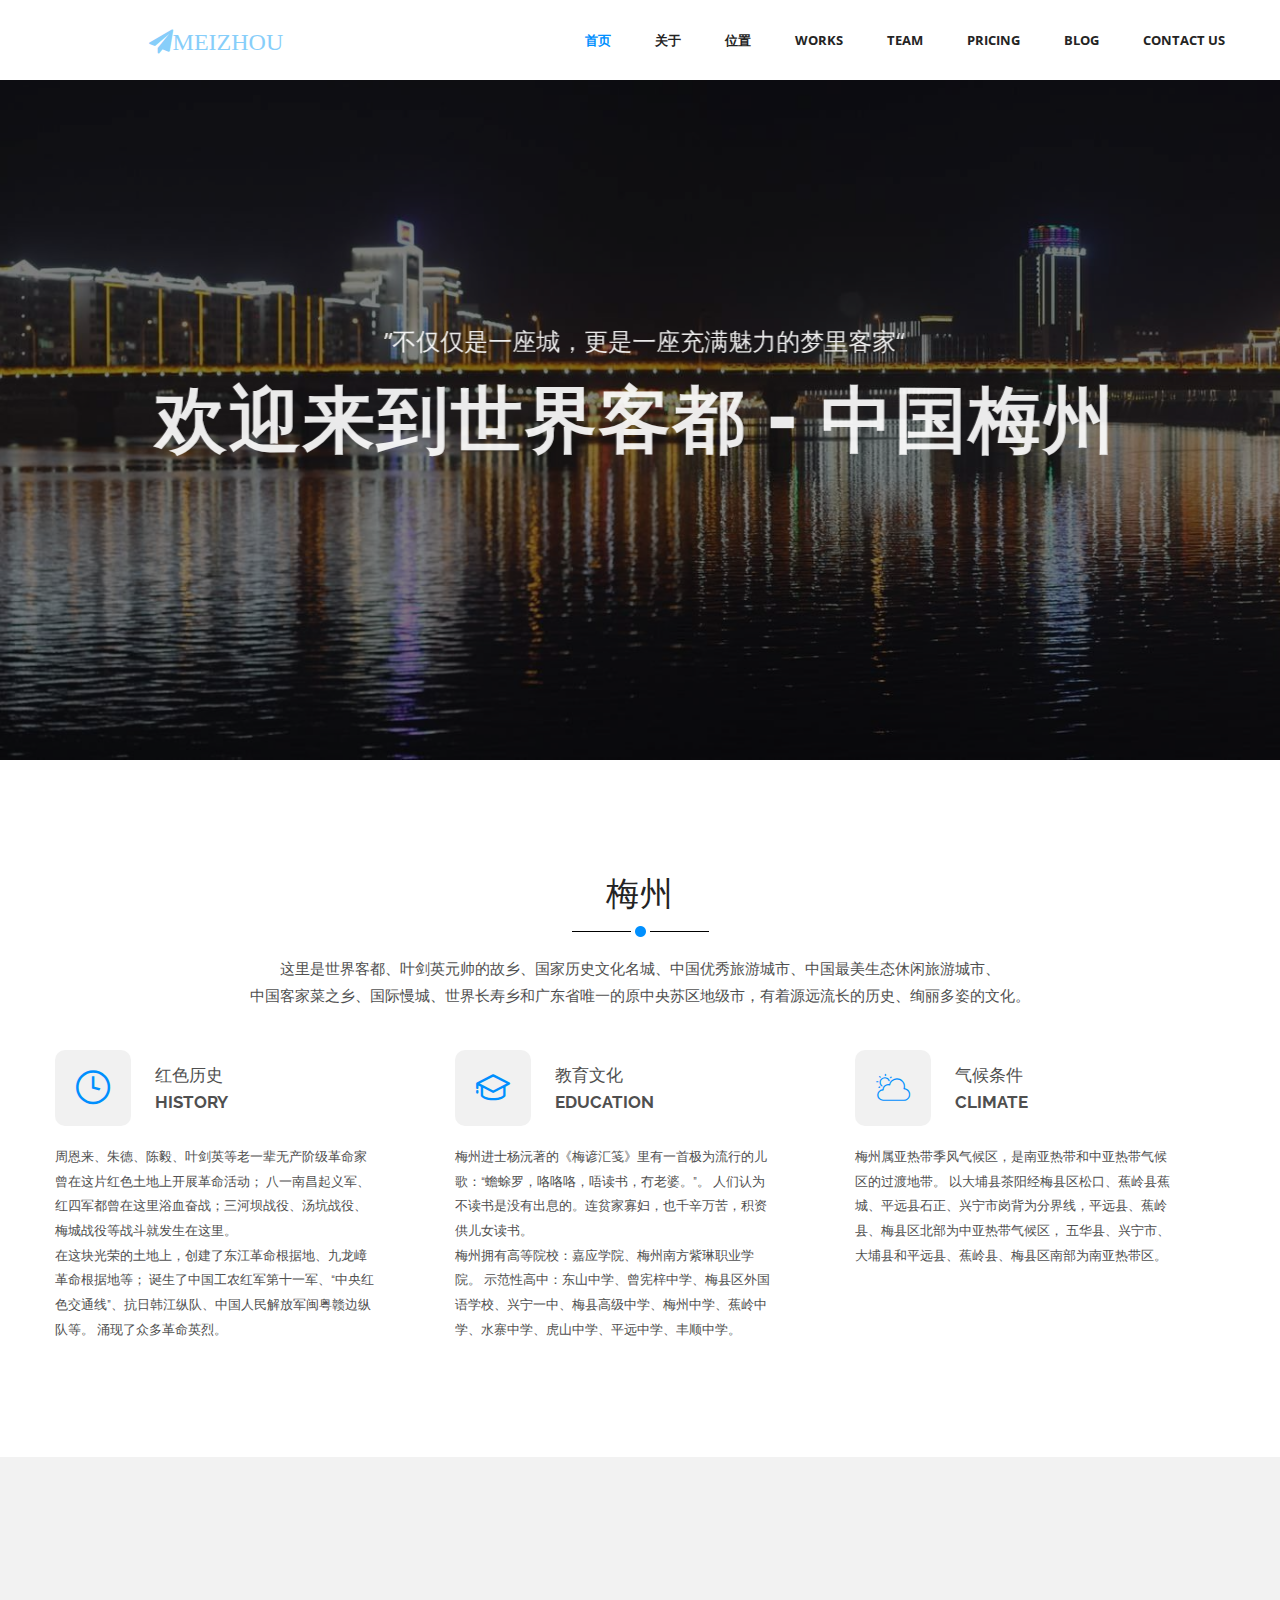
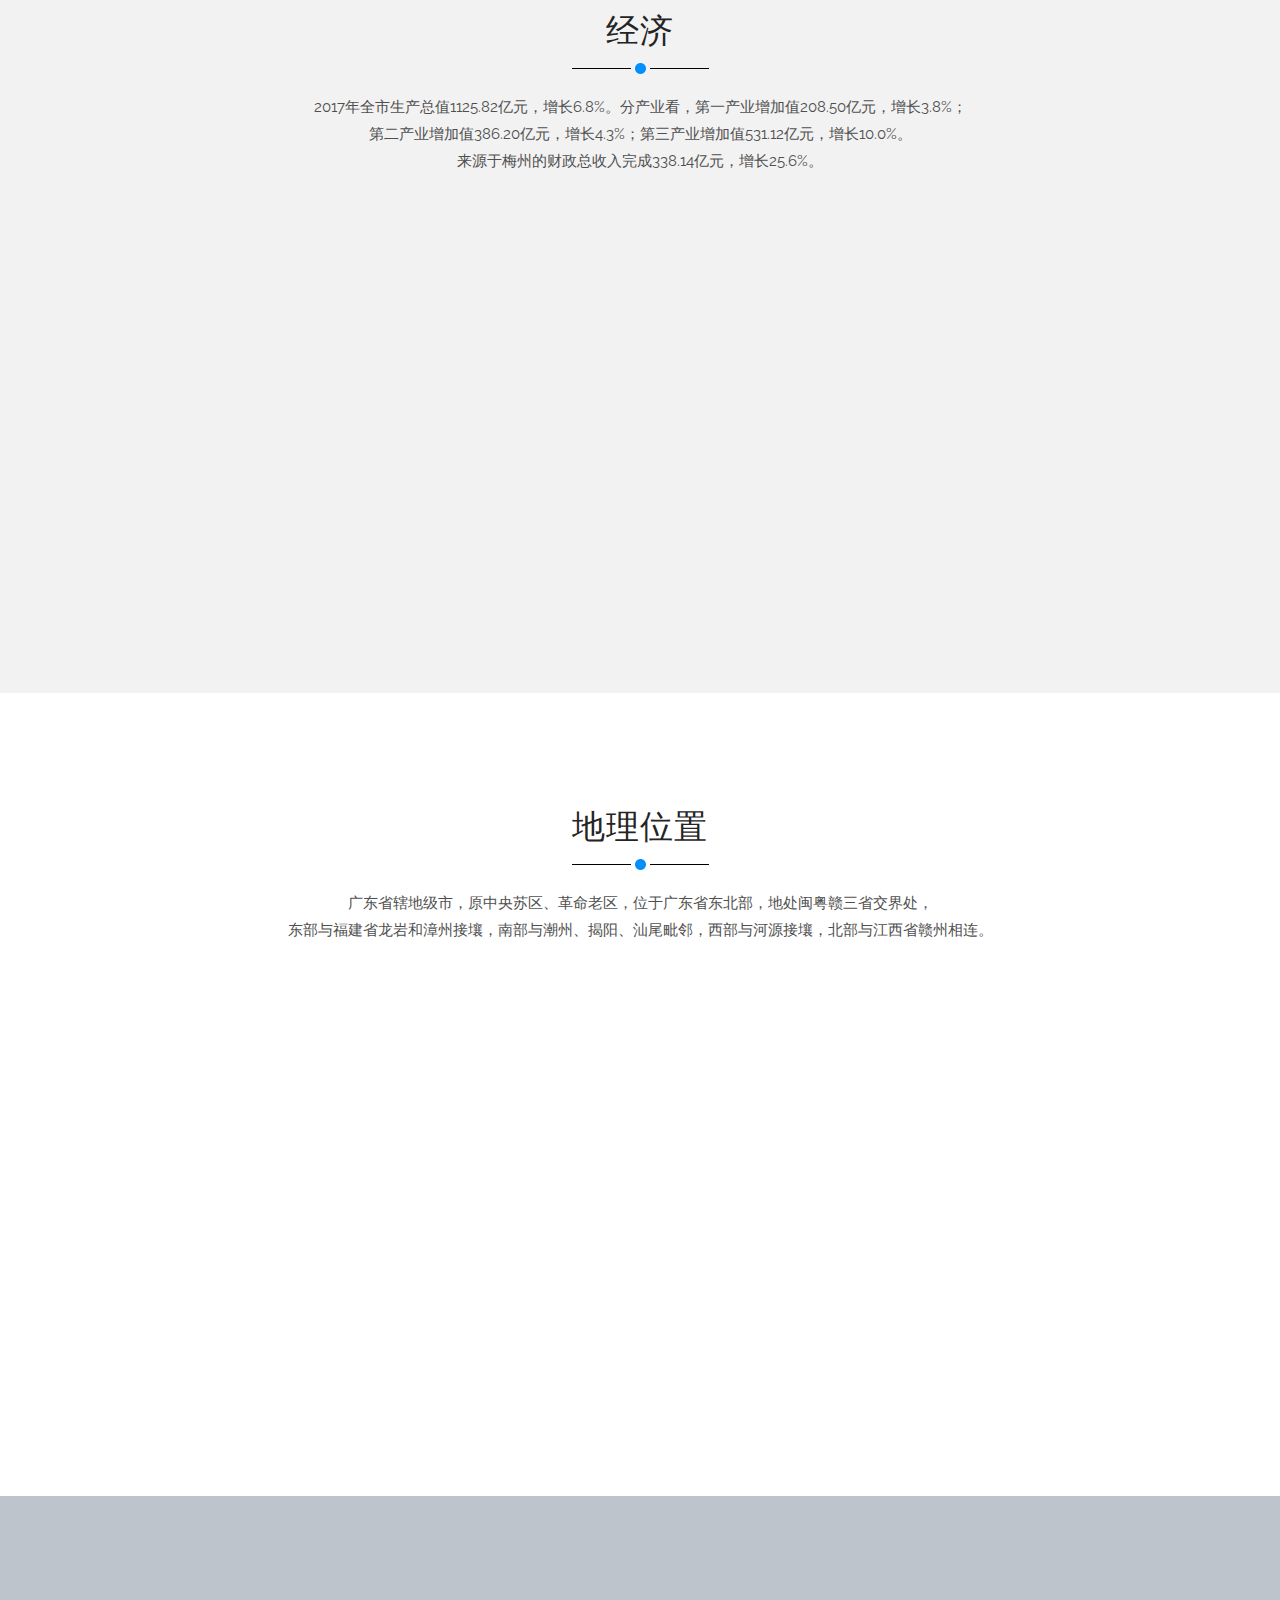
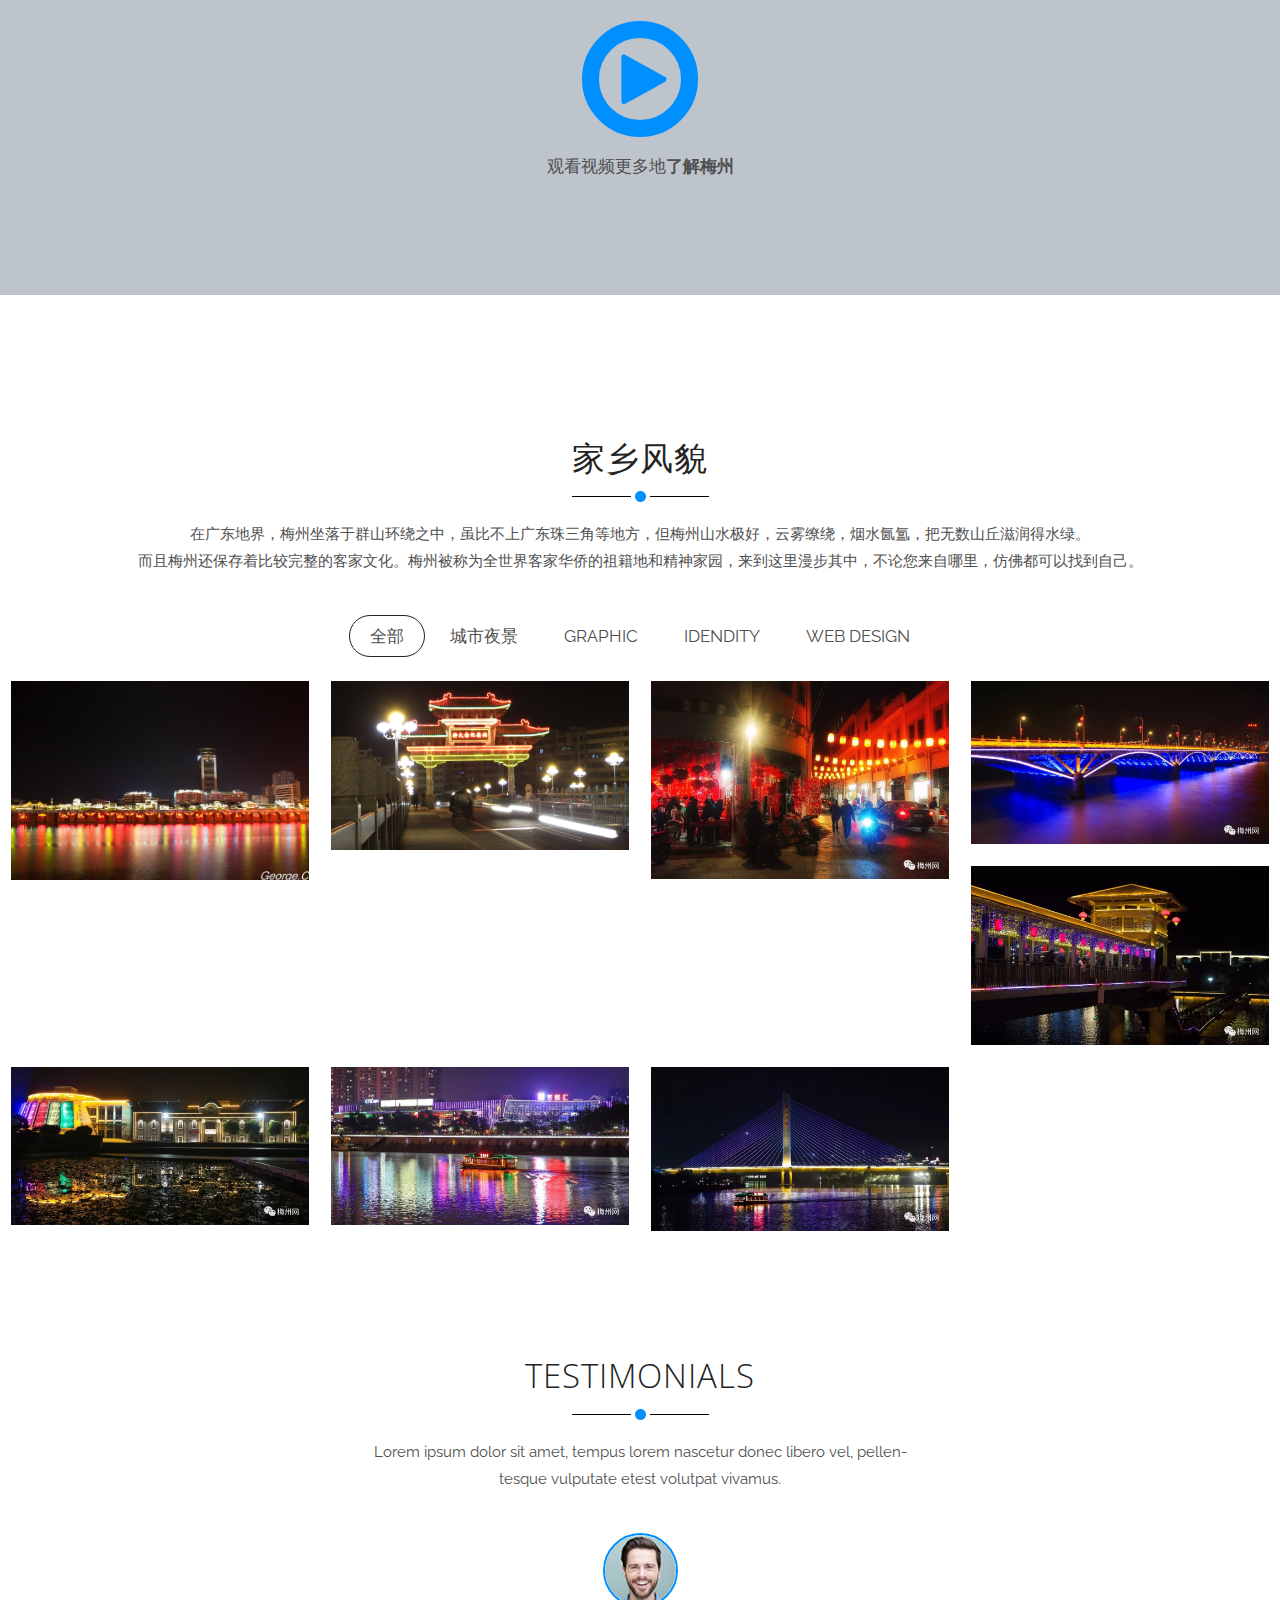
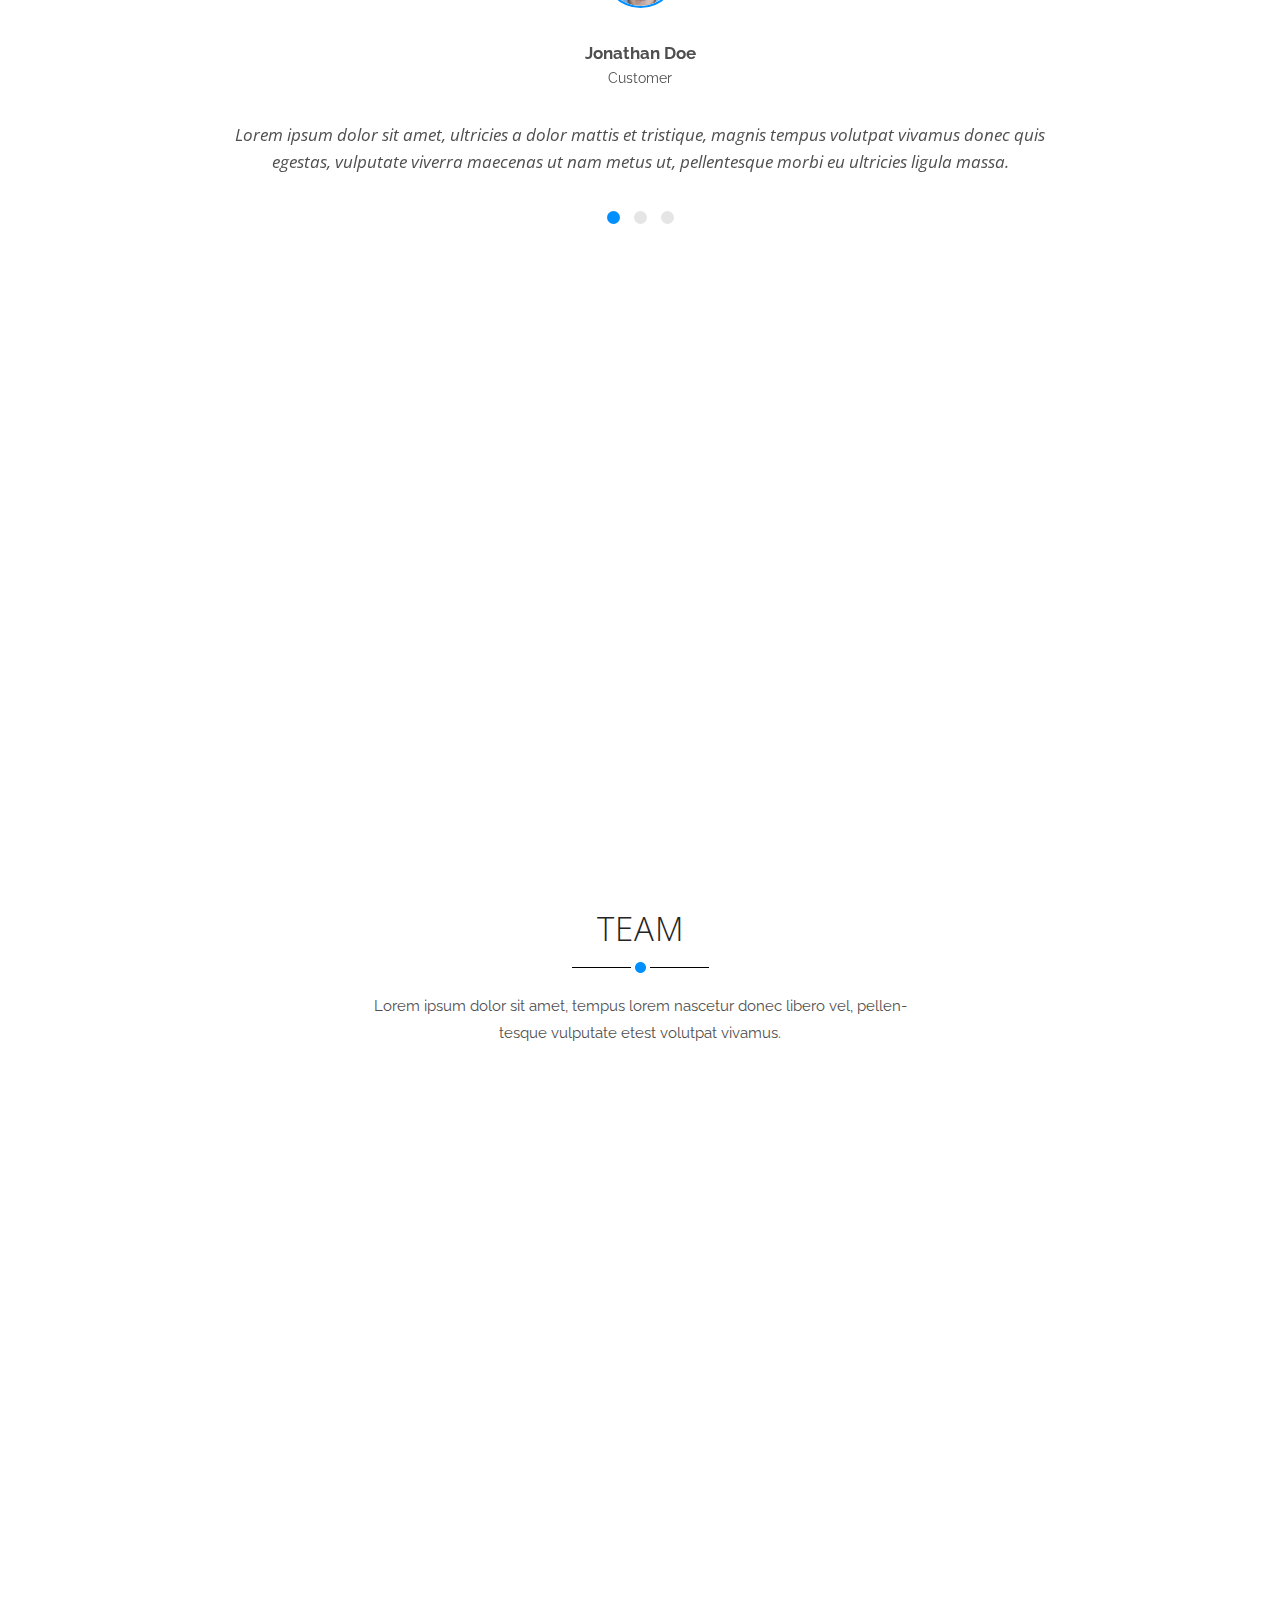
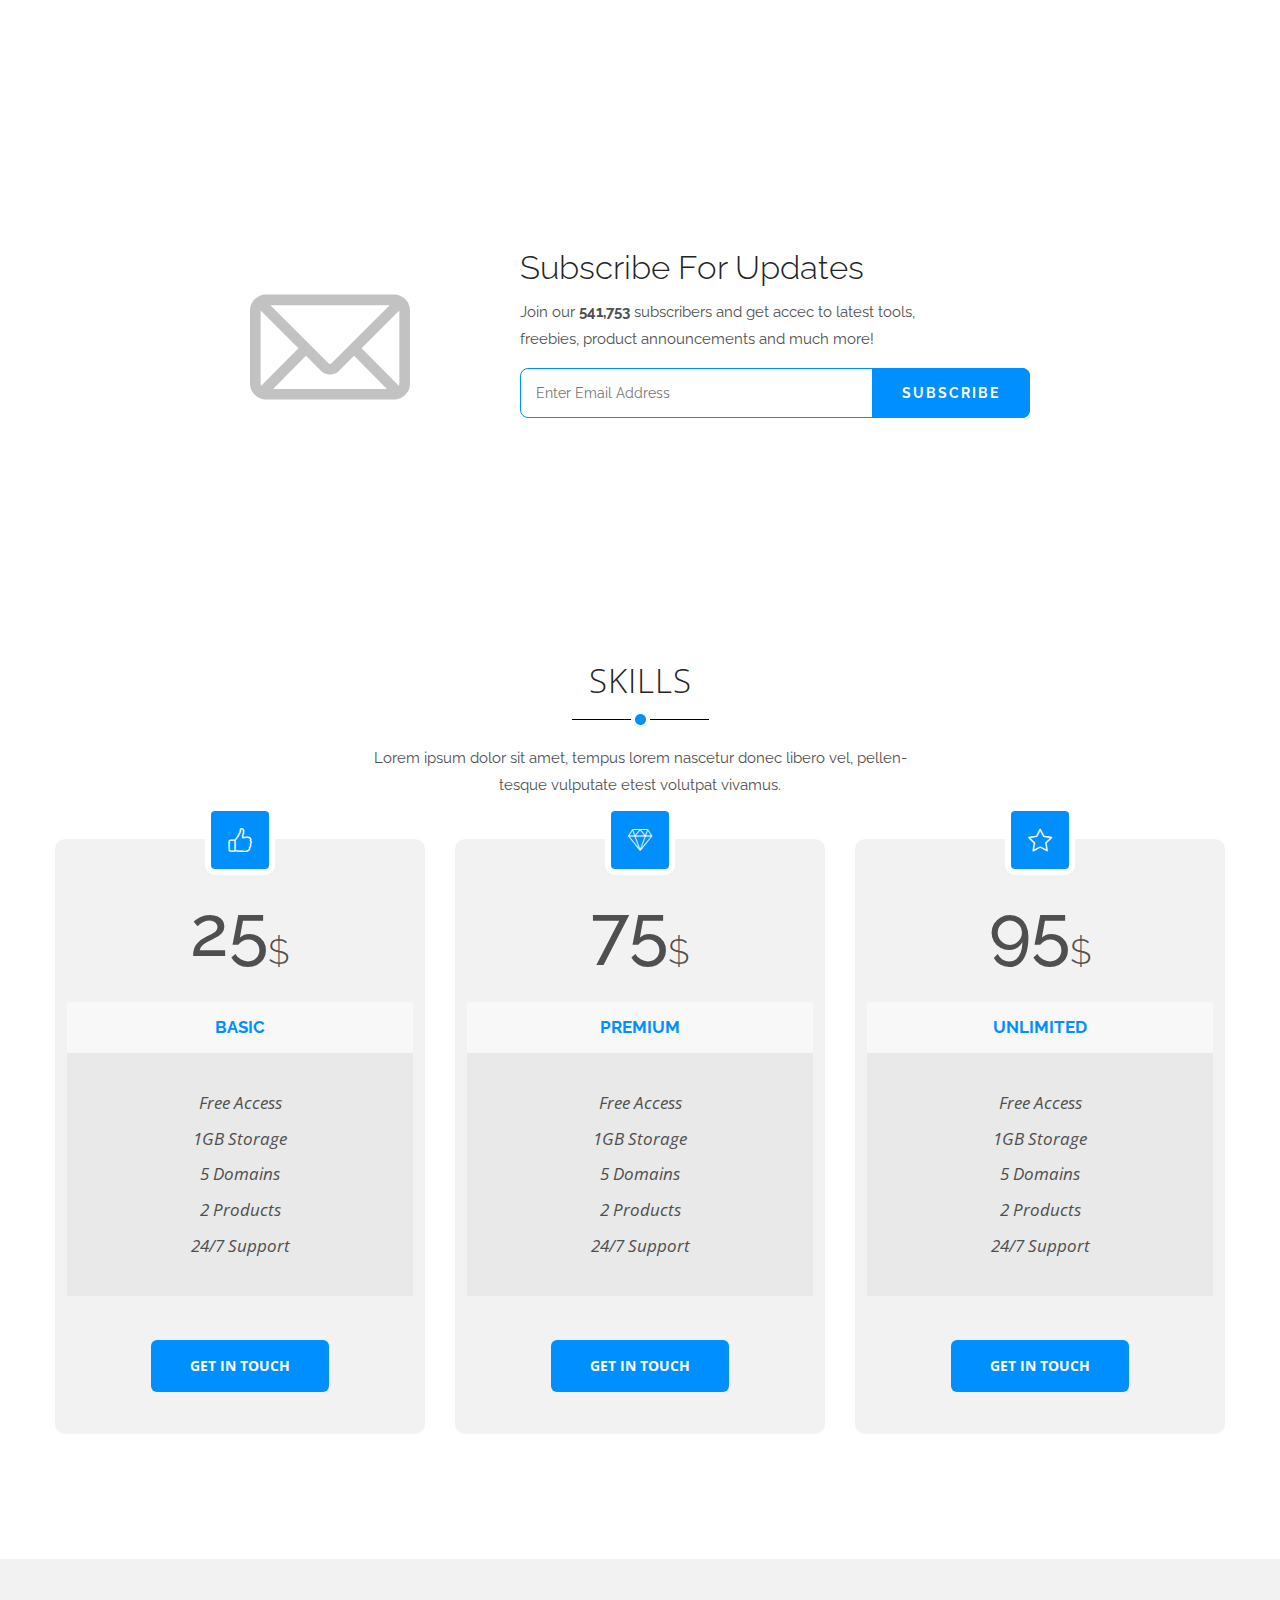
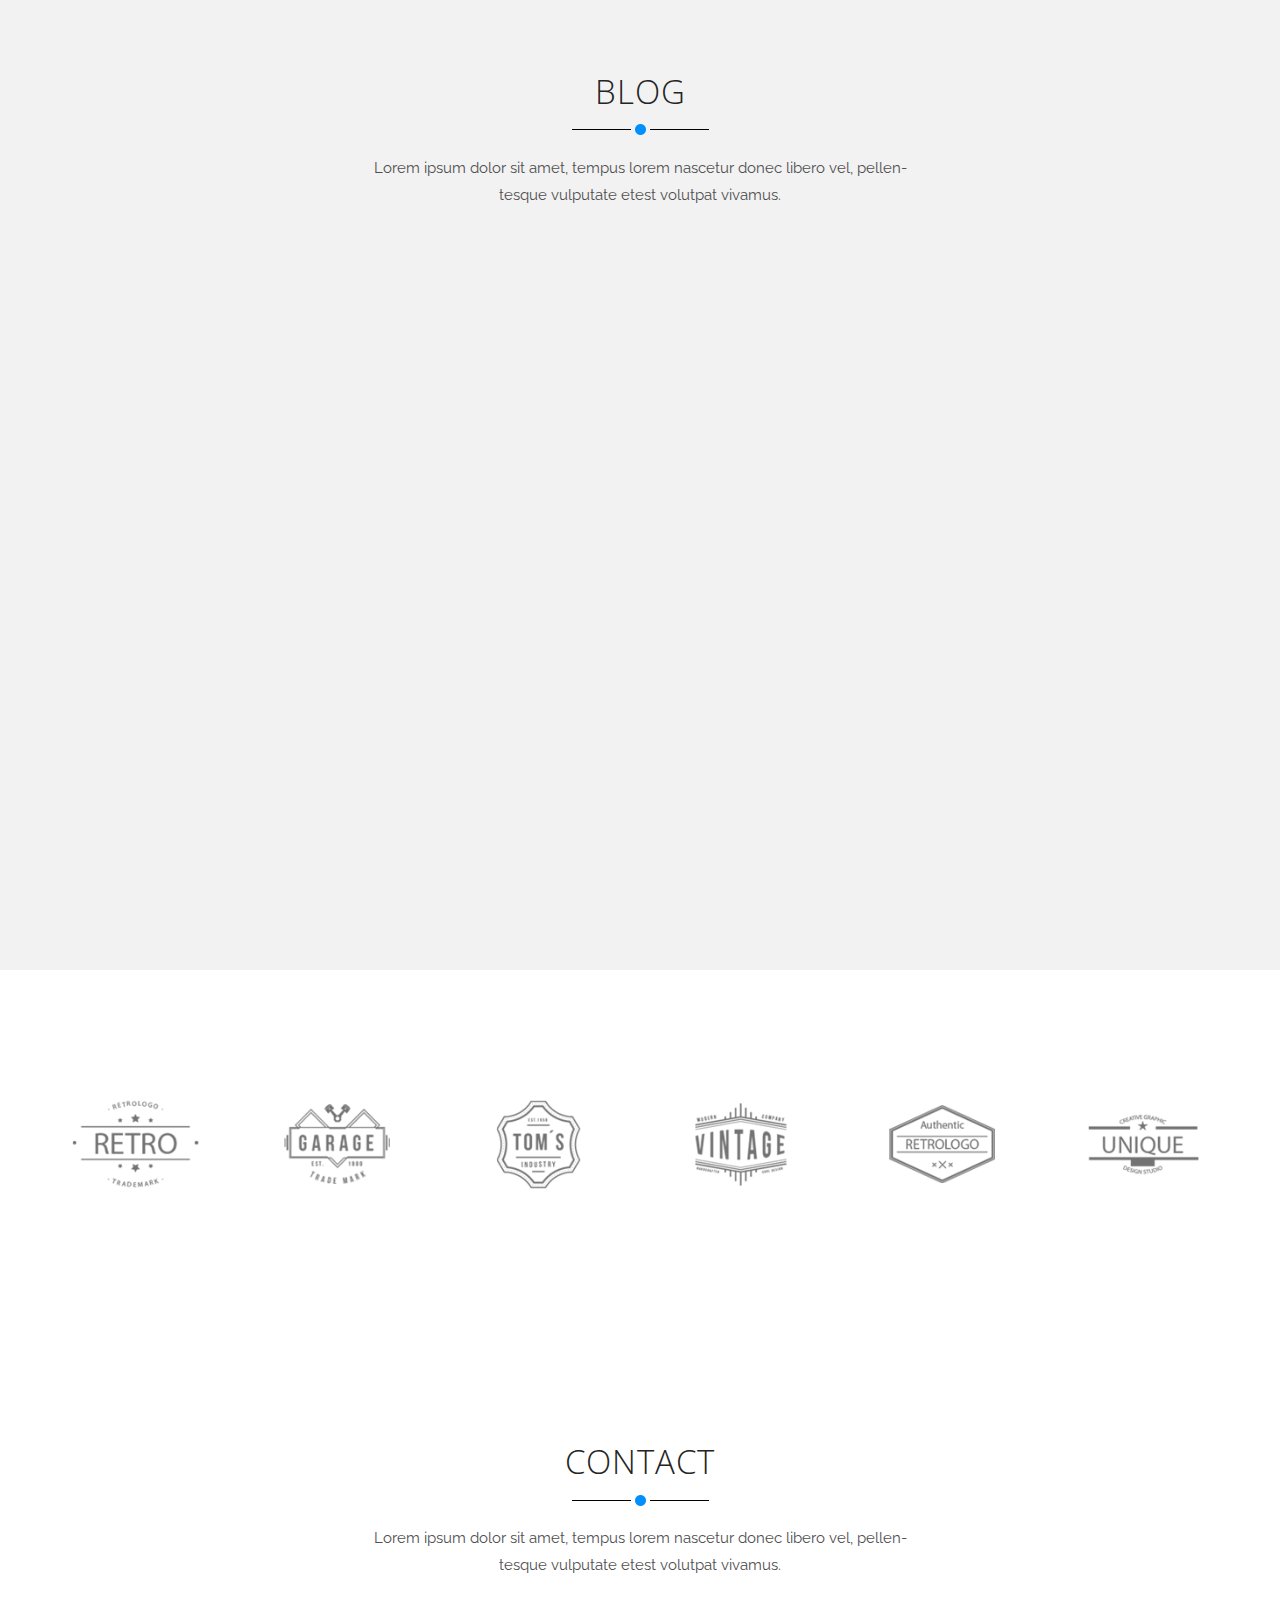
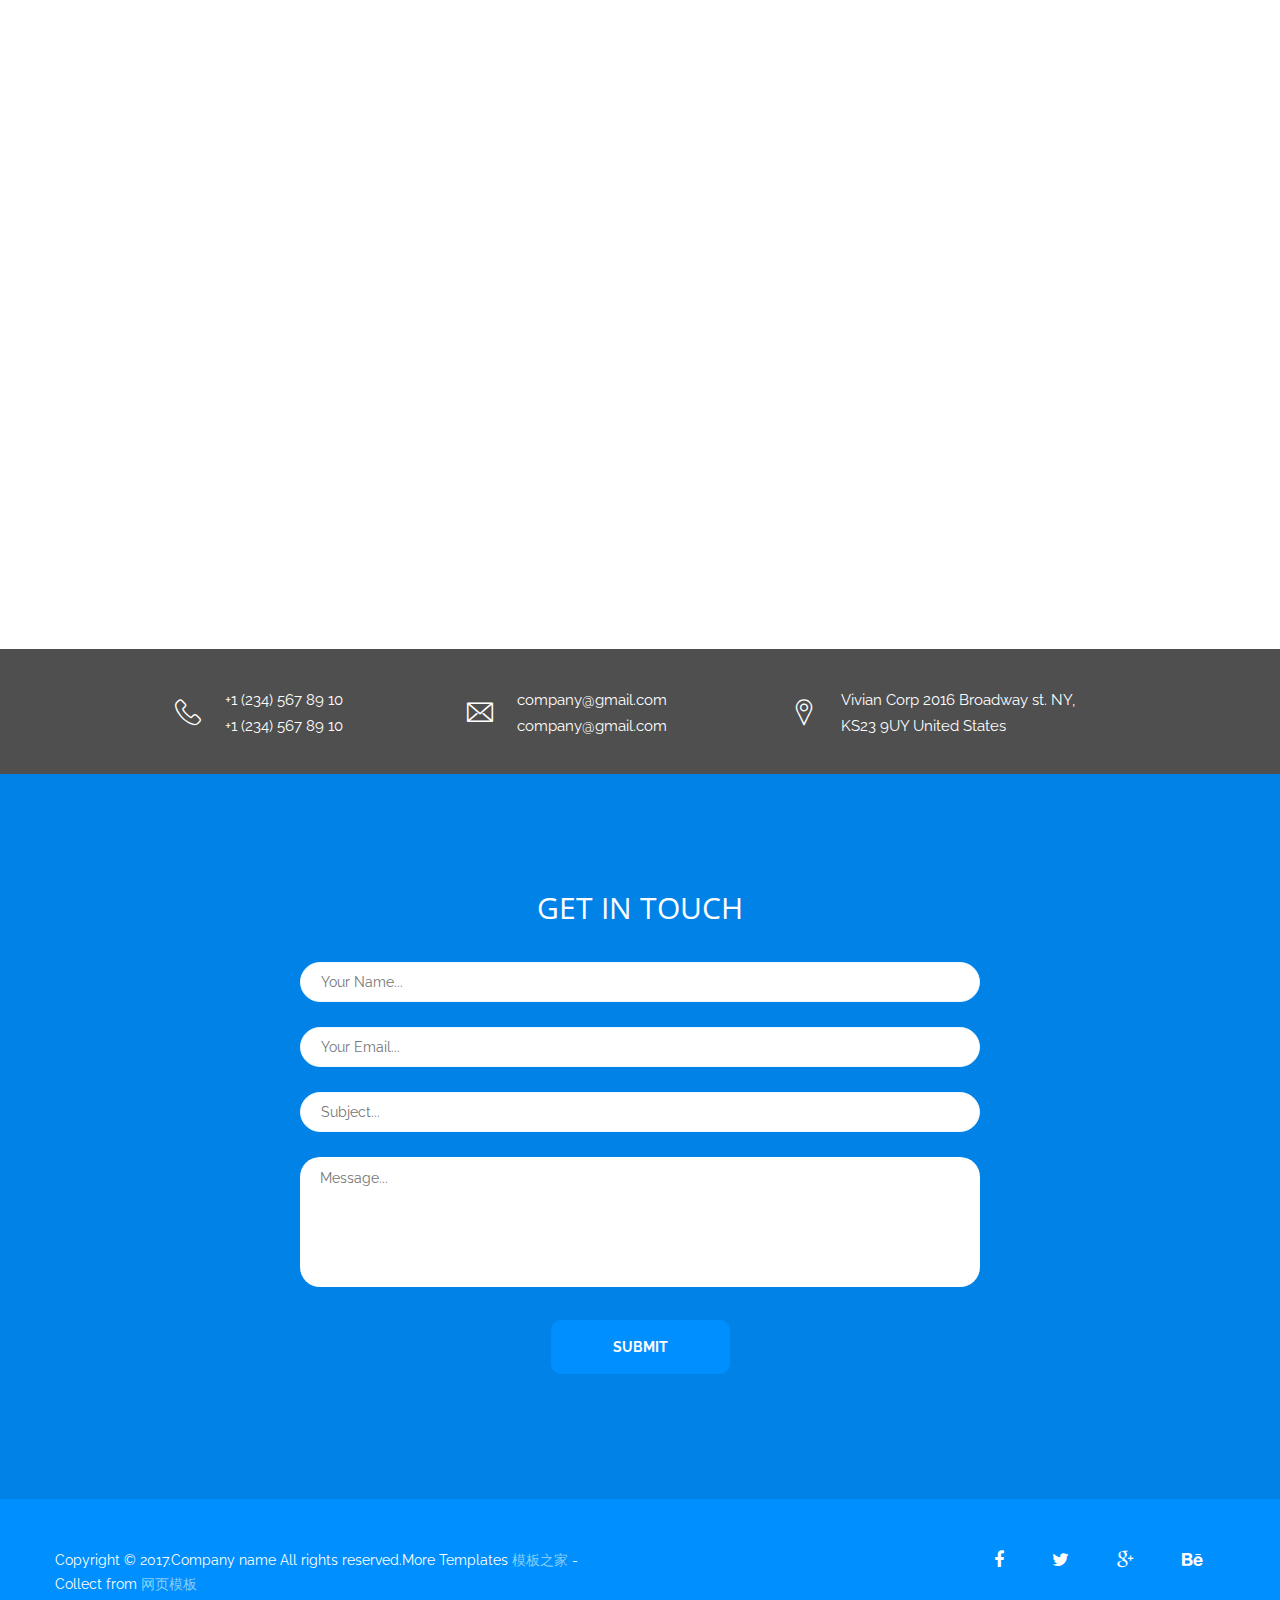
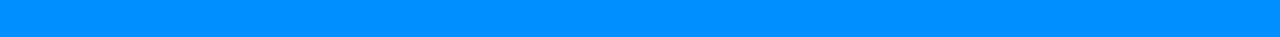
==== commit b54b0c95: "20181102" ====
--- a/home/index.html
+++ b/home/index.html
@@ -44,7 +44,7 @@
                                     <li class="current"><a href="#home">首页</a></li>
                                     <li><a href="#about">关于</a></li>
                                     <li><a href="#location">位置</a></li>
-                                    <li><a href="#works">works</a></li>
+                                    <li><a href="#gallery">works</a></li>
                                     <li><a href="#team">team</a></li>
                                     <li><a href="#pricing">pricing</a></li>
                                     <li><a href="#blog">blog</a></li>
@@ -234,14 +234,131 @@
     </section>
     <!--About Section-->
 
-    <!--Video Section-->
-    <section class="video-section" style="background-image: url(images/background/1.jpg)">
-        <a class="lightbox-image play-link" href="./video/intro.mp4">
-            <div class="icon-box"><span class="flaticon-arrows-2"></span></div>
-            <h3>观看视频更多地<span>了解梅州</span></h3>
-        </a>
+    <!--Progress Section-->
+    <section class="progress-section">
+        <div class="auto-container">
+            <!--Sec Title-->
+            <div class="sec-title">
+                <h2>经济</h2>
+                <div class="separator"></div>
+                <div class="text">
+                    2017年全市生产总值1125.82亿元，增长6.8%。分产业看，第一产业增加值208.50亿元，增长3.8%；<br />
+                    第二产业增加值386.20亿元，增长4.3%；第三产业增加值531.12亿元，增长10.0%。<br />
+                    来源于梅州的财政总收入完成338.14亿元，增长25.6%。
+                </div>
+            </div>
+            <!--End Sec Title-->
+            <div class="row clearfix">
+
+                <!--Progress Levels-->
+                <div class="fact-counter style-two">
+                    <div class="row clearfix">
+
+                        <!--Column-->
+                        <div class="column counter-column wow fadeIn col-md-3 col-sm-6 col-xs-12">
+                            <div class="inner">
+                                <div class="count-outer">
+                                    <span class="count-text" data-speed="800" data-stop="6.8">0</span>
+                                    <span class="percentage">%</span>
+                                </div>
+                            </div>
+                            <!--Skill Box-->
+                            <div class="progress-box wow fadeIn" data-wow-delay="100ms" data-wow-duration="1500ms">
+                                <div class="inner">
+                                    <div class="bar">
+                                        <div class="bar-innner">
+                                            <div class="bar-fill" data-percent="68"></div>
+                                        </div>
+                                    </div>
+                                </div>
+                            </div>
+                            <!--cartegory-->
+                            <div class="cartegory">生产总值增长</div>
+                        </div>
+
+                        <!--Column-->
+                        <div class="column counter-column wow fadeIn col-md-3 col-sm-6 col-xs-12">
+                            <div class="inner">
+                                <div class="count-outer">
+                                    <span class="count-text" data-speed="800" data-stop="3.8">0</span>
+                                    <span class="percentage">%</span>
+                                </div>
+                            </div>
+                            <!--Skill Box-->
+                            <div class="progress-box wow fadeIn" data-wow-delay="50ms" data-wow-duration="1500ms">
+                                <div class="inner">
+                                    <div class="bar">
+                                        <div class="bar-innner">
+                                            <div class="bar-fill" data-percent="38"></div>
+                                        </div>
+                                    </div>
+                                </div>
+                            </div>
+                            <!--cartegory-->
+                            <div class="cartegory">第一产业</div>
+                        </div>
+
+                        <!--Column-->
+                        <div class="column counter-column wow fadeIn col-md-3 col-sm-6 col-xs-12">
+                            <div class="inner">
+                                <div class="count-outer">
+                                    <span class="count-text" data-speed="800" data-stop="4.3">0</span>
+                                    <span class="percentage">%</span>
+                                </div>
+                            </div>
+                            <!--Skill Box-->
+                            <div class="progress-box wow fadeIn" data-wow-delay="100ms" data-wow-duration="1500ms">
+                                <div class="inner">
+                                    <div class="bar">
+                                        <div class="bar-innner">
+                                            <div class="bar-fill" data-percent="43"></div>
+                                        </div>
+                                    </div>
+                                </div>
+                            </div>
+                            <!--cartegory-->
+                            <div class="cartegory">第二产业</div>
+                        </div>
+
+                        <!--Column-->
+                        <div class="column counter-column wow fadeIn col-md-3 col-sm-6 col-xs-12">
+                            <div class="inner">
+                                <div class="count-outer">
+                                    <span class="count-text" data-speed="800" data-stop="10">0</span>
+                                    <span class="percentage">%</span>
+                                </div>
+                            </div>
+                            <!--Skill Box-->
+                            <div class="progress-box wow fadeIn" data-wow-delay="150ms" data-wow-duration="1500ms">
+                                <div class="inner">
+                                    <div class="bar">
+                                        <div class="bar-innner">
+                                            <div class="bar-fill" data-percent="100"></div>
+                                        </div>
+                                    </div>
+                                </div>
+                            </div>
+                            <!--cartegory-->
+                            <div class="cartegory">第三产业</div>
+                        </div>
+
+                    </div>
+                </div>
+
+
+                <!--Skill Box
+                <div class="progress-box wow fadeIn" data-wow-delay="0ms" data-wow-duration="0ms">
+                    <div class="inner">
+                        <div class="bar">
+                            <div class="bar-innner"><div class="bar-fill" data-percent="50"></div></div>
+                        </div>
+                    </div>
+                </div>-->
+
+            </div>
+        </div>
     </section>
-    <!--End Video Section-->
+    <!--Progress Section-->
 
     <!--Location Section-->
     <section class="location-section" id="location">
@@ -281,72 +398,23 @@
     </section>
     <!--Location Section-->
 
-    <!--Solutions Section-->
-    <section class="solution-section">
+    <!--Video Section-->
+    <section class="video-section" style="background-image: url(images/background/1.jpg)">
+        <a class="lightbox-image play-link" href="./video/intro.mp4">
+            <div class="icon-box"><span class="flaticon-arrows-2"></span></div>
+            <h3>观看视频更多地<span>了解梅州</span></h3>
+        </a>
+    </section>
+    <!--End Video Section-->
+
+    <!--Gallery Section-->
+    <section class="gallery-section" id="gallery">
         <div class="auto-container">
             <div class="sec-title">
-                <h2>solutions</h2>
+                <h2>家乡风貌</h2>
                 <div class="separator"></div>
-                <div class="text">Lorem ipsum dolor sit amet, tempus lorem nascetur donec libero vel, pellen <br> tesque
-                    vulputate etest volutpat vivamus.
-                </div>
-            </div>
-
-            <div class="row clearfix">
-                <!--Pie Box-->
-                <div class="pie-box col-md-3 col-sm-6 col-xs-12">
-                    <div class="inner-box">
-                        <figure class="image-box">
-                            <img src="images/resource/1.jpg" alt=""/>
-                        </figure>
-                        <h3><span class="icon flaticon-user-shape"></span> management</h3>
-                    </div>
-                </div>
-
-                <!--Pie Box-->
-                <div class="pie-box col-md-3 col-sm-6 col-xs-12">
-                    <div class="inner-box">
-                        <figure class="image-box">
-                            <img src="images/resource/pie-2.jpg" alt=""/>
-                        </figure>
-                        <h3><span class="icon flaticon-user-shape"></span> monitoring</h3>
-                    </div>
-                </div>
-
-                <!--Pie Box-->
-                <div class="pie-box col-md-3 col-sm-6 col-xs-12">
-                    <div class="inner-box">
-                        <figure class="image-box">
-                            <img src="images/resource/pie-3.jpg" alt=""/>
-                        </figure>
-                        <h3><span class="icon flaticon-user-shape"></span> Infrastructure</h3>
-                    </div>
-                </div>
-
-                <!--Pie Box-->
-                <div class="pie-box col-md-3 col-sm-6 col-xs-12">
-                    <div class="inner-box">
-                        <figure class="image-box">
-                            <img src="images/resource/pie-4.jpg" alt=""/>
-                        </figure>
-                        <h3><span class="icon flaticon-user-shape"></span> ecommerce</h3>
-                    </div>
-                </div>
-
-            </div>
-
-        </div>
-    </section>
-    <!--Solutions Section-->
-
-    <!--Gallery Section-->
-    <section class="gallery-section" id="works">
-        <div class="auto-container">
-            <div class="sec-title">
-                <h2>works</h2>
-                <div class="separator"></div>
-                <div class="text">Lorem ipsum dolor sit amet, tempus lorem nascetur donec libero vel, pellen- <br>
-                    tesque vulputate etest volutpat vivamus.
+                <div class="text">在广东地界，梅州坐落于群山环绕之中，虽比不上广东珠三角等地方，但梅州山水极好，云雾缭绕，烟水氤氲，把无数山丘滋润得水绿。
+                    <br />而且梅州还保存着比较完整的客家文化。梅州被称为全世界客家华侨的祖籍地和精神家园，来到这里漫步其中，不论您来自哪里，仿佛都可以找到自己。
                 </div>
             </div>
         </div>
@@ -357,8 +425,8 @@
             <div class="filters clearfix">
 
                 <ul class="filter-tabs filter-btns clearfix">
-                    <li class="active filter" data-role="button" data-filter="all"><span class="txt">All</span></li>
-                    <li class="filter" data-role="button" data-filter=".art"><span class="txt">Art</span></li>
+                    <li class="active filter" data-role="button" data-filter="all"><span class="txt">全部</span></li>
+                    <li class="filter" data-role="button" data-filter=".citynights"><span class="txt">城市夜景</span></li>
                     <li class="filter" data-role="button" data-filter=".graphic"><span class="txt">Graphic</span></li>
                     <li class="filter" data-role="button" data-filter=".idendity"><span class="txt">Idendity</span></li>
                     <li class="filter" data-role="button" data-filter=".web"><span class="txt">Web Design</span></li>
@@ -368,10 +436,11 @@
 
             <div class="filter-list">
                 <div class="row clearfix">
-                    <div class="col-lg-3 col-md-4 col-sm-6 col-xs-12 gallery-item mix mix_all">
+
+                    <div class="col-lg-3 col-md-4 col-sm-6 col-xs-12 gallery-item mix mix_all citynights">
                         <div class="inner-box">
                             <figure class="image-box">
-                                <img src="images/gallery/1.jpg" alt="">
+                                <img src="images/gallery/citynights/1.jpg" alt="">
                                 <!--Overlay Box-->
                                 <div class="overlay-box">
                                     <div class="inner">
@@ -390,14 +459,12 @@
                                     </div>
                                 </div>
                             </figure>
-
-                        </div>
-                    </div>
-
-                    <div class="col-lg-3 col-md-4 col-sm-6 col-xs-12 gallery-item mix mix_all idendity">
+                        </div>
+                    </div>
+                    <div class="col-lg-3 col-md-4 col-sm-6 col-xs-12 gallery-item mix mix_all citynights">
                         <div class="inner-box">
                             <figure class="image-box">
-                                <img src="images/gallery/2.jpg" alt="">
+                                <img src="images/gallery/citynights/2.jpg" alt="">
                                 <!--Overlay Box-->
                                 <div class="overlay-box">
                                     <div class="inner">
@@ -416,14 +483,12 @@
                                     </div>
                                 </div>
                             </figure>
-
-                        </div>
-                    </div>
-
-                    <div class="col-lg-3 col-md-4 col-sm-6 col-xs-12 gallery-item mix mix_all graphic">
+                        </div>
+                    </div>
+                    <div class="col-lg-3 col-md-4 col-sm-6 col-xs-12 gallery-item mix mix_all citynights">
                         <div class="inner-box">
                             <figure class="image-box">
-                                <img src="images/gallery/3.jpg" alt="">
+                                <img src="images/gallery/citynights/3.jpg" alt="">
                                 <!--Overlay Box-->
                                 <div class="overlay-box">
                                     <div class="inner">
@@ -442,14 +507,12 @@
                                     </div>
                                 </div>
                             </figure>
-
-                        </div>
-                    </div>
-
-                    <div class="col-lg-3 col-md-4 col-sm-6 col-xs-12 gallery-item mix mix_all web">
+                        </div>
+                    </div>
+                    <div class="col-lg-3 col-md-4 col-sm-6 col-xs-12 gallery-item mix mix_all citynights">
                         <div class="inner-box">
                             <figure class="image-box">
-                                <img src="images/gallery/4.jpg" alt="">
+                                <img src="images/gallery/citynights/4.jpg" alt="">
                                 <!--Overlay Box-->
                                 <div class="overlay-box">
                                     <div class="inner">
@@ -468,14 +531,12 @@
                                     </div>
                                 </div>
                             </figure>
-
-                        </div>
-                    </div>
-
-                    <div class="col-lg-3 col-md-4 col-sm-6 col-xs-12 gallery-item mix mix_all idendity web">
+                        </div>
+                    </div>
+                    <div class="col-lg-3 col-md-4 col-sm-6 col-xs-12 gallery-item mix mix_all citynights">
                         <div class="inner-box">
                             <figure class="image-box">
-                                <img src="images/gallery/5.jpg" alt="">
+                                <img src="images/gallery/citynights/5.jpg" alt="">
                                 <!--Overlay Box-->
                                 <div class="overlay-box">
                                     <div class="inner">
@@ -494,14 +555,12 @@
                                     </div>
                                 </div>
                             </figure>
-
-                        </div>
-                    </div>
-
-                    <div class="col-lg-3 col-md-4 col-sm-6 col-xs-12 gallery-item mix mix_all art graphic">
+                        </div>
+                    </div>
+                    <div class="col-lg-3 col-md-4 col-sm-6 col-xs-12 gallery-item mix mix_all citynights">
                         <div class="inner-box">
                             <figure class="image-box">
-                                <img src="images/gallery/6.jpg" alt="">
+                                <img src="images/gallery/citynights/6.jpg" alt="">
                                 <!--Overlay Box-->
                                 <div class="overlay-box">
                                     <div class="inner">
@@ -520,14 +579,12 @@
                                     </div>
                                 </div>
                             </figure>
-
-                        </div>
-                    </div>
-
-                    <div class="col-lg-3 col-md-4 col-sm-6 col-xs-12 gallery-item mix mix_all ">
+                        </div>
+                    </div>
+                    <div class="col-lg-3 col-md-4 col-sm-6 col-xs-12 gallery-item mix mix_all citynights">
                         <div class="inner-box">
                             <figure class="image-box">
-                                <img src="images/gallery/7.jpg" alt="">
+                                <img src="images/gallery/citynights/7.jpg" alt="">
                                 <!--Overlay Box-->
                                 <div class="overlay-box">
                                     <div class="inner">
@@ -546,14 +603,12 @@
                                     </div>
                                 </div>
                             </figure>
-
-                        </div>
-                    </div>
-
-                    <div class="col-lg-3 col-md-4 col-sm-6 col-xs-12 gallery-item mix mix_all web art">
+                        </div>
+                    </div>
+                    <div class="col-lg-3 col-md-4 col-sm-6 col-xs-12 gallery-item mix mix_all citynights">
                         <div class="inner-box">
                             <figure class="image-box">
-                                <img src="images/gallery/8.jpg" alt="">
+                                <img src="images/gallery/citynights/8.jpg" alt="">
                                 <!--Overlay Box-->
                                 <div class="overlay-box">
                                     <div class="inner">
@@ -572,10 +627,8 @@
                                     </div>
                                 </div>
                             </figure>
-
-                        </div>
-                    </div>
-
+                        </div>
+                    </div>
 
                 </div>
             </div>
@@ -801,129 +854,6 @@
     </section>
     <!--End Team Section-->
 
-    <!--Progress Section-->
-    <section class="progress-section">
-        <div class="auto-container">
-            <!--Sec Title-->
-            <div class="sec-title">
-                <h2>Skills</h2>
-                <div class="separator"></div>
-                <div class="text">Lorem ipsum dolor sit amet, tempus lorem nascetur donec libero vel, pellen <br> tesque
-                    vulputate etest volutpat vivamus.
-                </div>
-            </div>
-            <!--End Sec Title-->
-            <div class="row clearfix">
-
-                <!--Progress Levels-->
-                <div class="fact-counter style-two">
-                    <div class="row clearfix">
-
-                        <!--Column-->
-                        <div class="column counter-column wow fadeIn col-md-3 col-sm-6 col-xs-12">
-                            <div class="inner">
-                                <div class="count-outer">
-                                    <span class="count-text" data-speed="2000" data-stop="92">0</span>
-                                    <span class="percentage">%</span>
-                                </div>
-                            </div>
-                            <!--Skill Box-->
-                            <div class="progress-box wow fadeIn" data-wow-delay="100ms" data-wow-duration="1500ms">
-                                <div class="inner">
-                                    <div class="bar">
-                                        <div class="bar-innner">
-                                            <div class="bar-fill" data-percent="8"></div>
-                                        </div>
-                                    </div>
-                                </div>
-                            </div>
-                            <!--cartegory-->
-                            <div class="cartegory">Design</div>
-                        </div>
-
-                        <!--Column-->
-                        <div class="column counter-column wow fadeIn col-md-3 col-sm-6 col-xs-12">
-                            <div class="inner">
-                                <div class="count-outer">
-                                    <span class="count-text" data-speed="2000" data-stop="85">0</span>
-                                    <span class="percentage">%</span>
-                                </div>
-                            </div>
-                            <!--Skill Box-->
-                            <div class="progress-box wow fadeIn" data-wow-delay="200ms" data-wow-duration="1500ms">
-                                <div class="inner">
-                                    <div class="bar">
-                                        <div class="bar-innner">
-                                            <div class="bar-fill" data-percent="15"></div>
-                                        </div>
-                                    </div>
-                                </div>
-                            </div>
-                            <!--cartegory-->
-                            <div class="cartegory">Development</div>
-                        </div>
-
-                        <!--Column-->
-                        <div class="column counter-column wow fadeIn col-md-3 col-sm-6 col-xs-12">
-                            <div class="inner">
-                                <div class="count-outer">
-                                    <span class="count-text" data-speed="2000" data-stop="78">0</span>
-                                    <span class="percentage">%</span>
-                                </div>
-                            </div>
-                            <!--Skill Box-->
-                            <div class="progress-box wow fadeIn" data-wow-delay="300ms" data-wow-duration="1500ms">
-                                <div class="inner">
-                                    <div class="bar">
-                                        <div class="bar-innner">
-                                            <div class="bar-fill" data-percent="22"></div>
-                                        </div>
-                                    </div>
-                                </div>
-                            </div>
-                            <!--cartegory-->
-                            <div class="cartegory">marketing</div>
-                        </div>
-
-                        <!--Column-->
-                        <div class="column counter-column wow fadeIn col-md-3 col-sm-6 col-xs-12">
-                            <div class="inner">
-                                <div class="count-outer">
-                                    <span class="count-text" data-speed="2000" data-stop="71">0</span>
-                                    <span class="percentage">%</span>
-                                </div>
-                            </div>
-                            <!--Skill Box-->
-                            <div class="progress-box wow fadeIn" data-wow-delay="400ms" data-wow-duration="1500ms">
-                                <div class="inner">
-                                    <div class="bar">
-                                        <div class="bar-innner">
-                                            <div class="bar-fill" data-percent="31"></div>
-                                        </div>
-                                    </div>
-                                </div>
-                            </div>
-                            <!--cartegory-->
-                            <div class="cartegory">javascript</div>
-                        </div>
-
-                    </div>
-                </div>
-
-
-                <!--Skill Box
-                <div class="progress-box wow fadeIn" data-wow-delay="0ms" data-wow-duration="0ms">
-                    <div class="inner">
-                        <div class="bar">
-                            <div class="bar-innner"><div class="bar-fill" data-percent="50"></div></div>
-                        </div>
-                    </div>
-                </div>-->
-
-            </div>
-        </div>
-    </section>
-    <!--Progress Section-->
 
     <!--Subscribe Section-->
     <section class="subscribe-form" style="background-image: url(images/background/1.jpg);">
--- a/home/css/style.css
+++ b/home/css/style.css
@@ -2204,58 +2204,6 @@
 /*** 
 
 ====================================================================
-	Solution Section
-====================================================================
-
-***/
-
-.solution-section{
-	position:relative;
-	padding:150px 0px 100px;
-	background-color:#f2f2f2;
-}
-
-.pie-box{
-	position:relative;
-}
-
-.pie-box .inner-box{
-	position:relative;
-	text-align:center;
-}
-
-.pie-box .inner-box .image-box{
-	position:relative;
-}
-
-.pie-box .inner-box .image-box img{
-	position:relative;
-	max-width:100%;
-	width:100%;
-}
-
-.pie-box .inner-box h3{
-	position:relative;
-	color:#4f4f4f;
-	font-size:17px;
-	padding-left:40px;
-	font-weight:600;
-	margin-top:10px;
-	display:inline-block;
-	text-transform:uppercase;
-}
-
-.pie-box .inner-box h3 .icon{
-	position:absolute;
-	left:0px;
-	top:0px;
-	font-size:20px;
-	color:#008ffe;
-}
-
-/*** 
-
-====================================================================
 	Footer
 ====================================================================
 
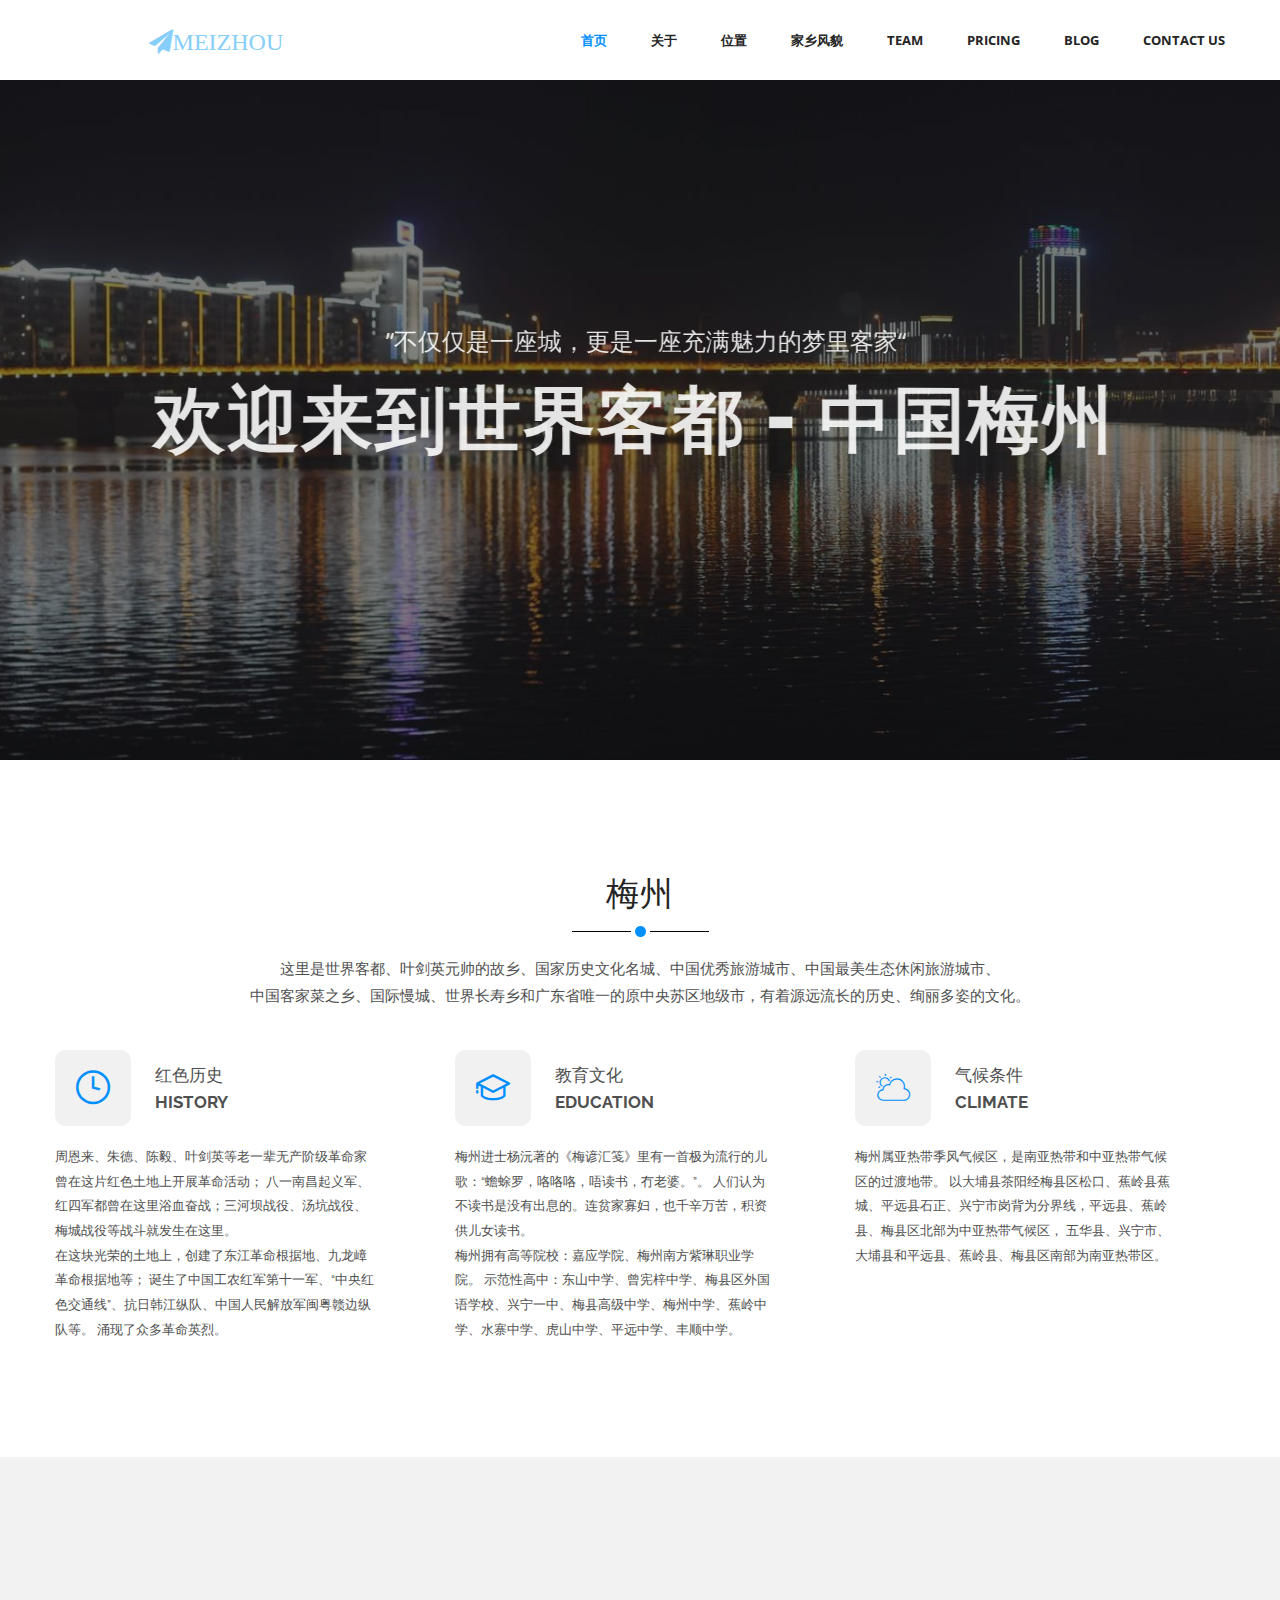
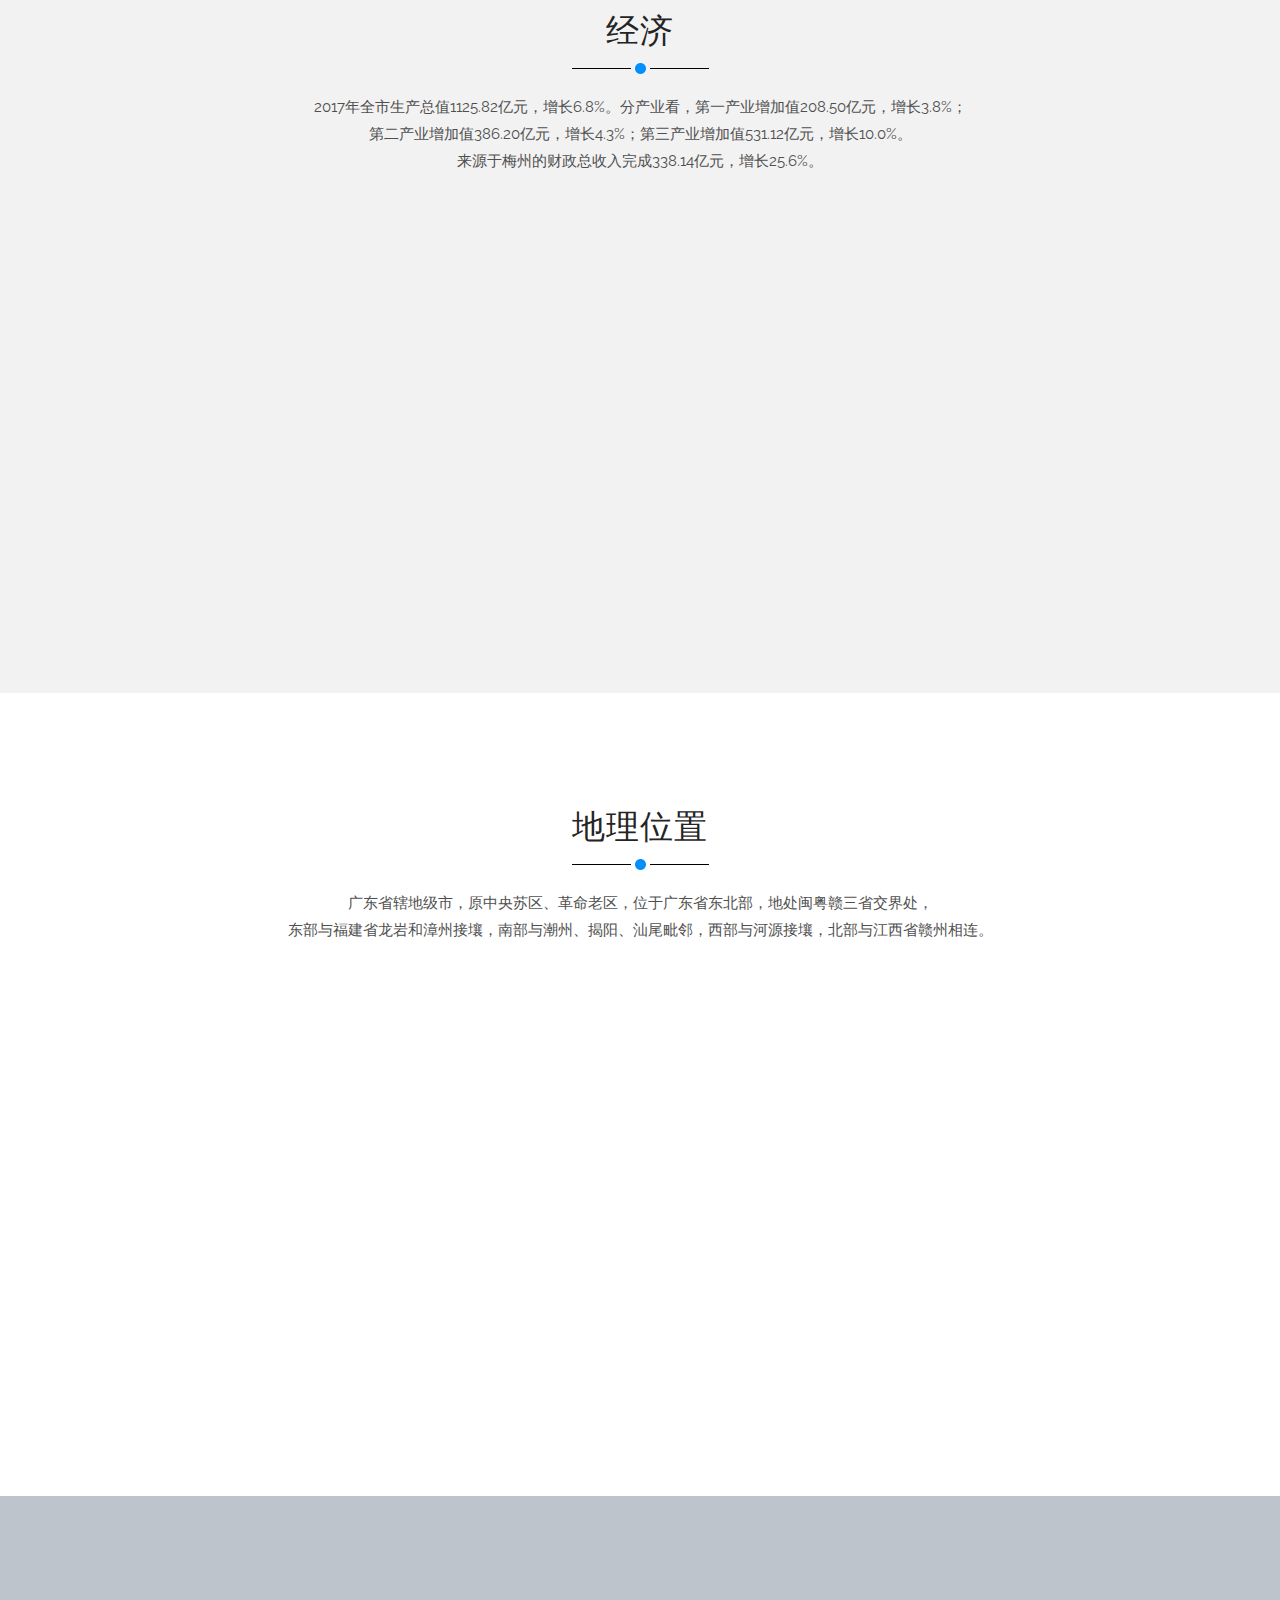
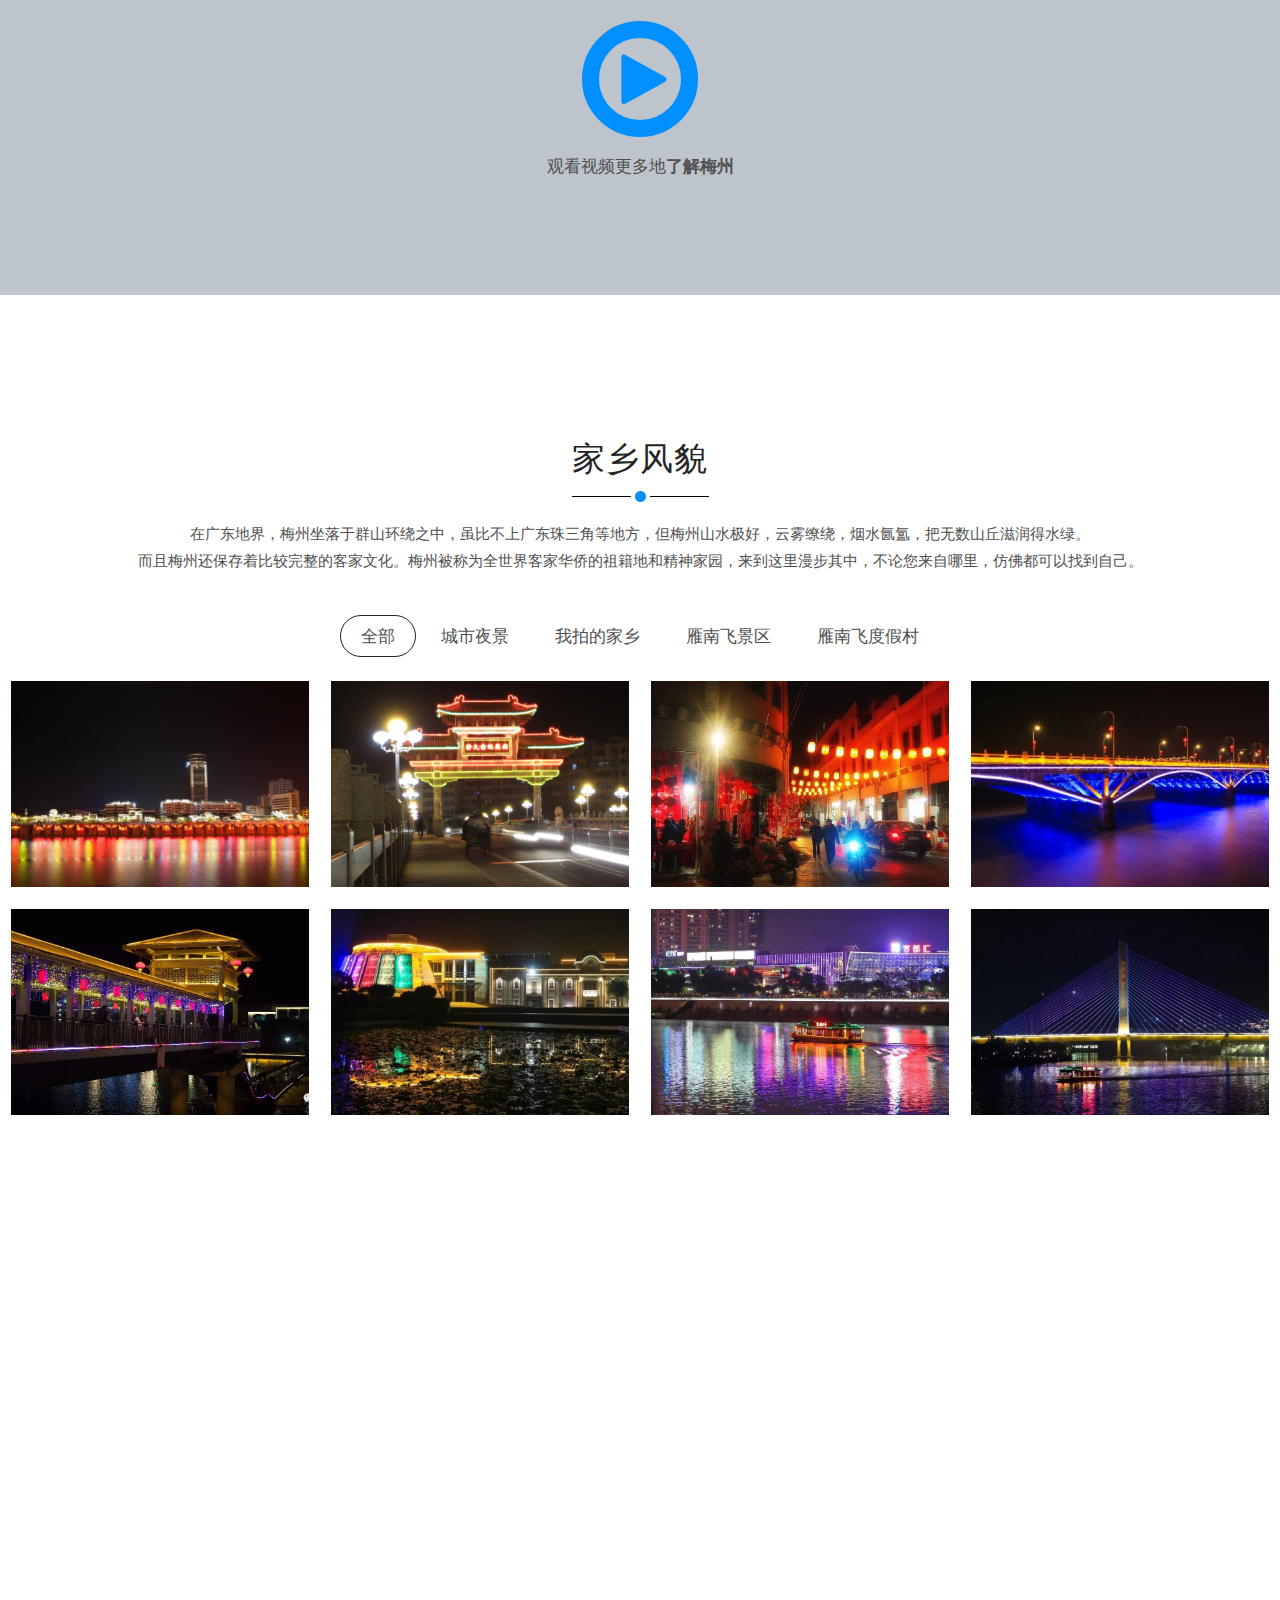
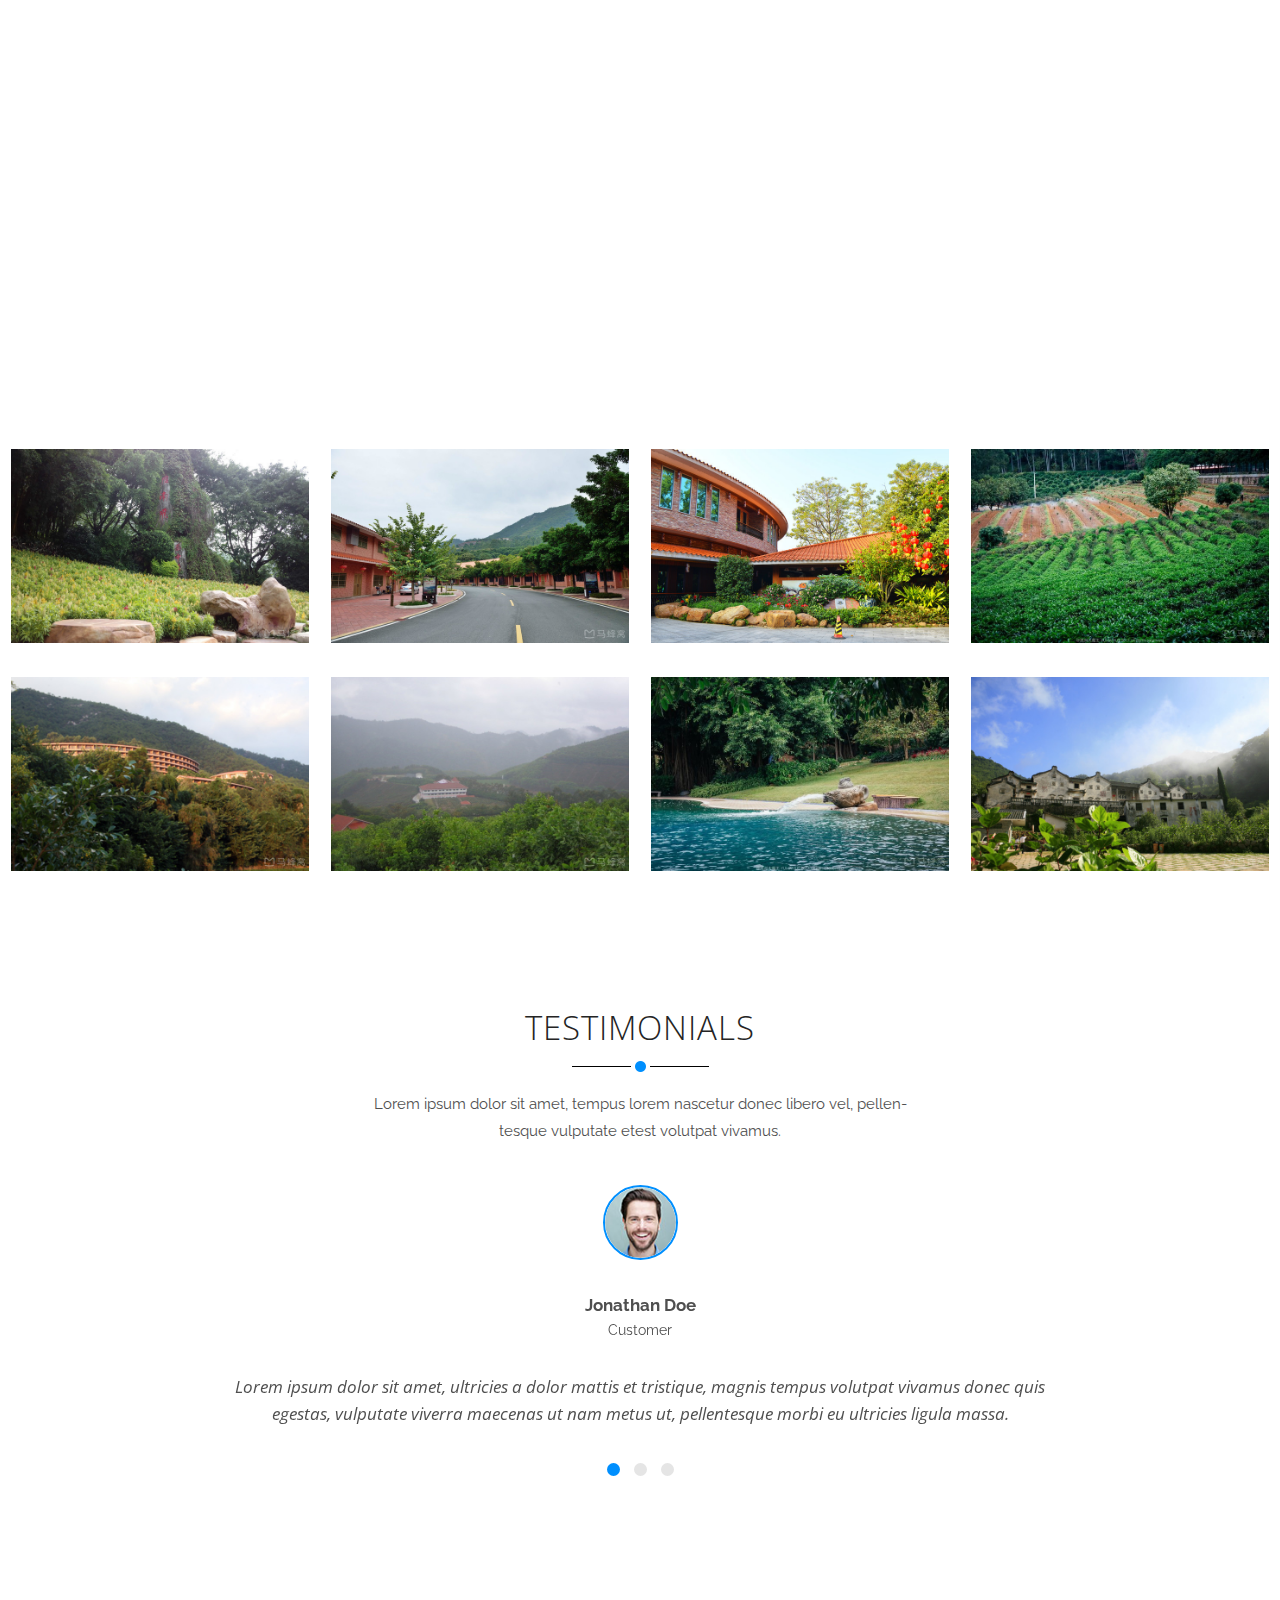
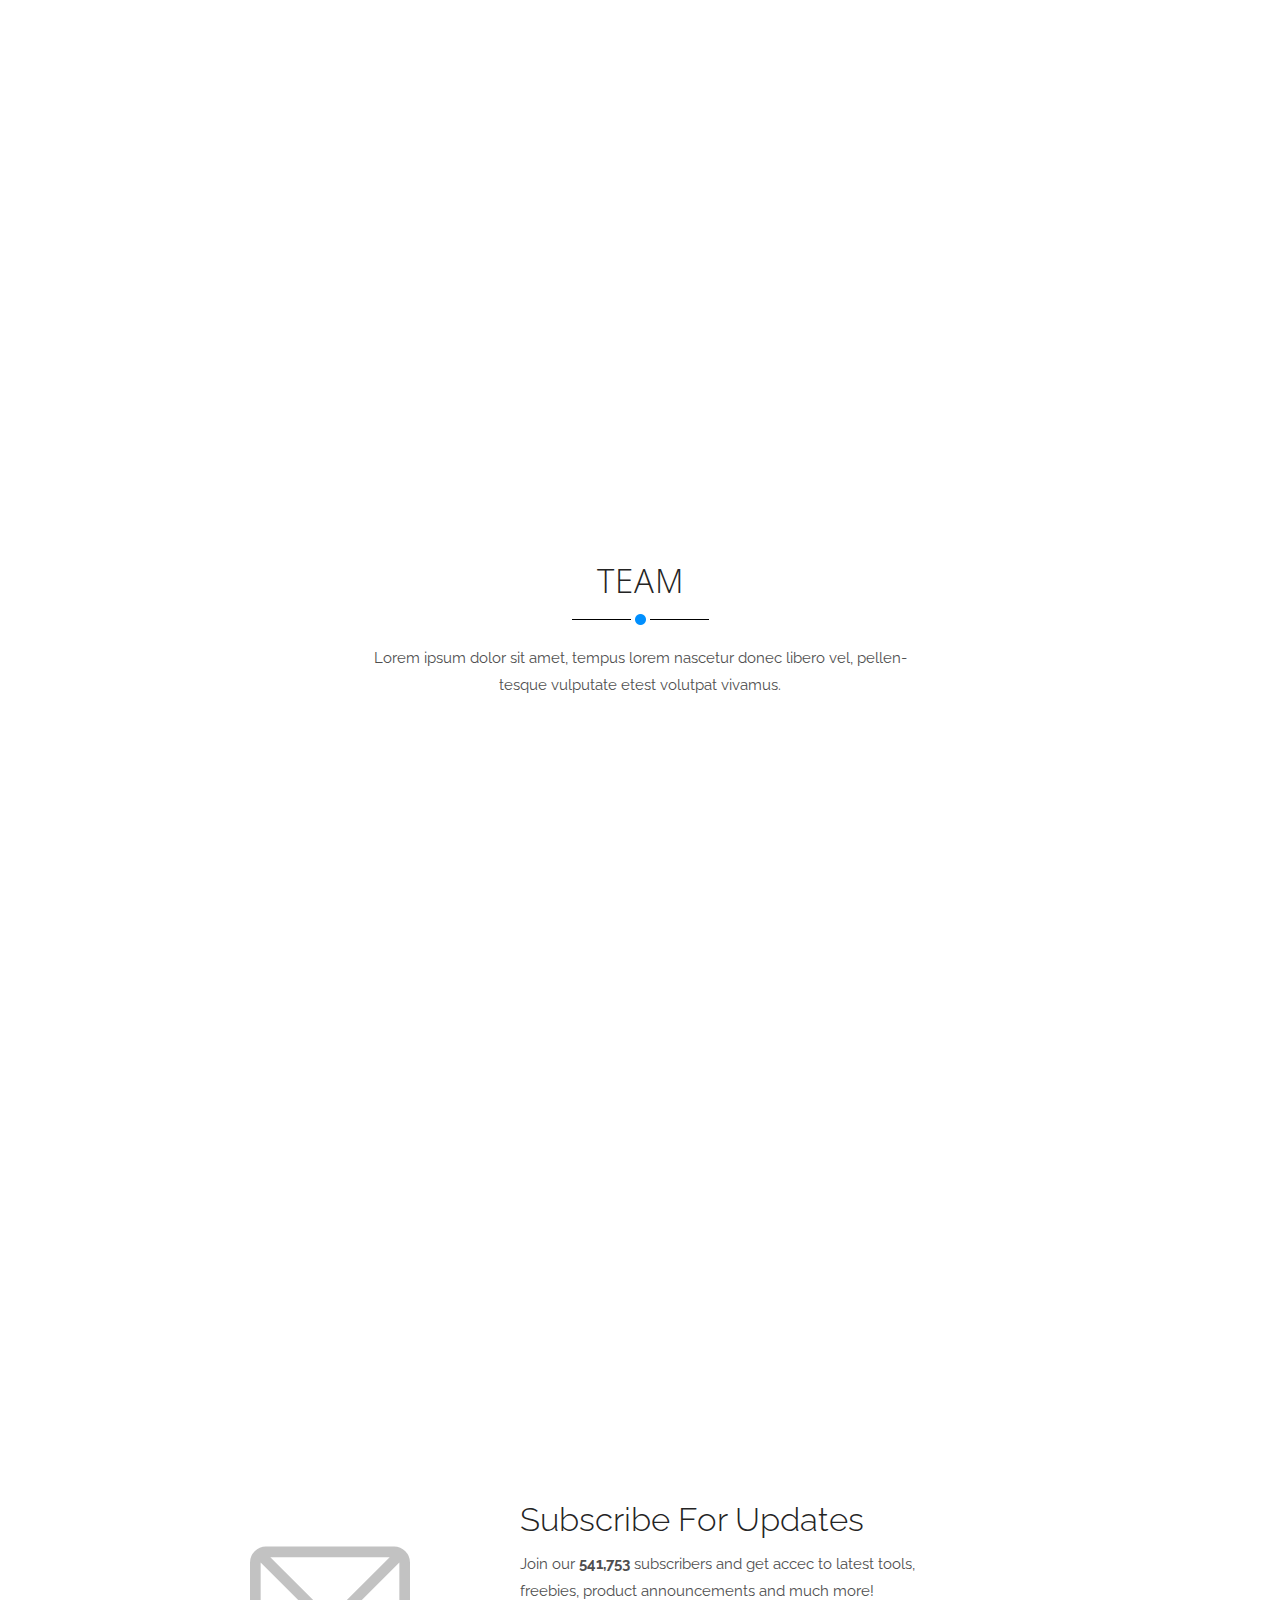
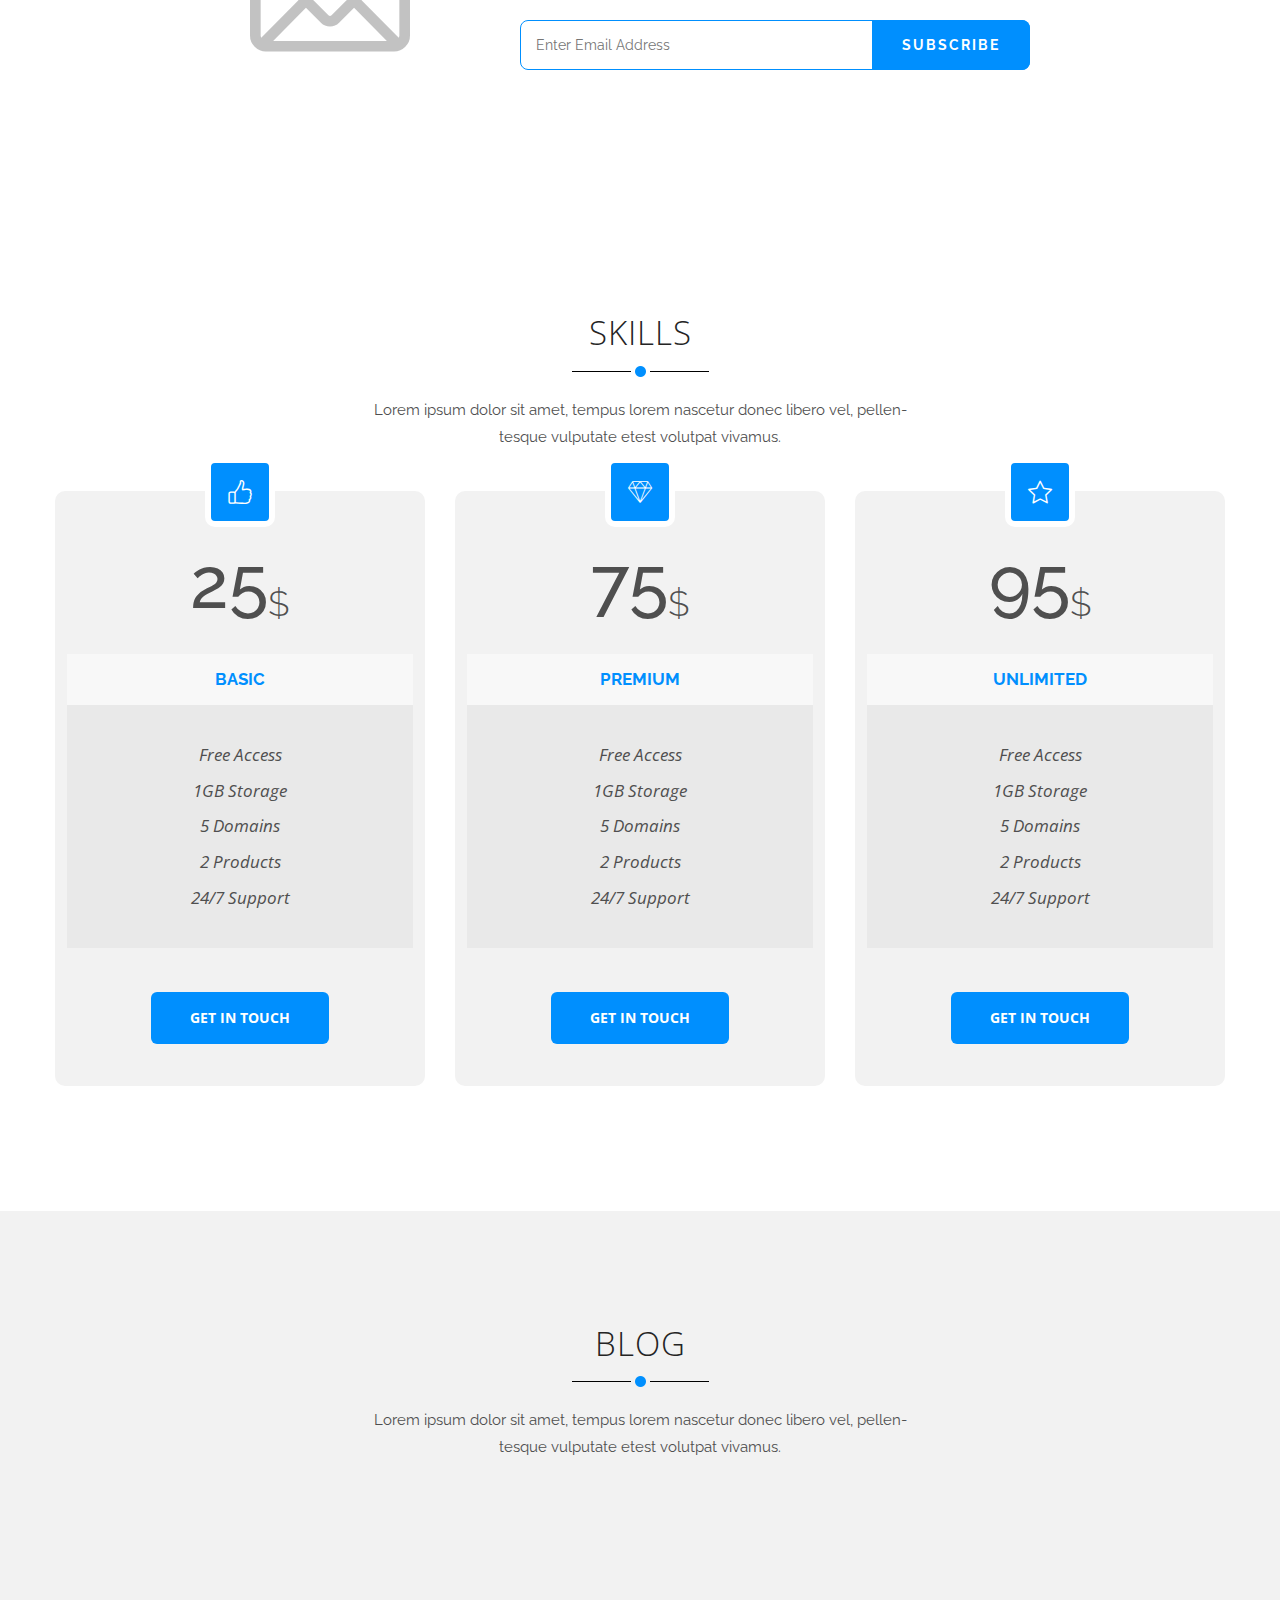
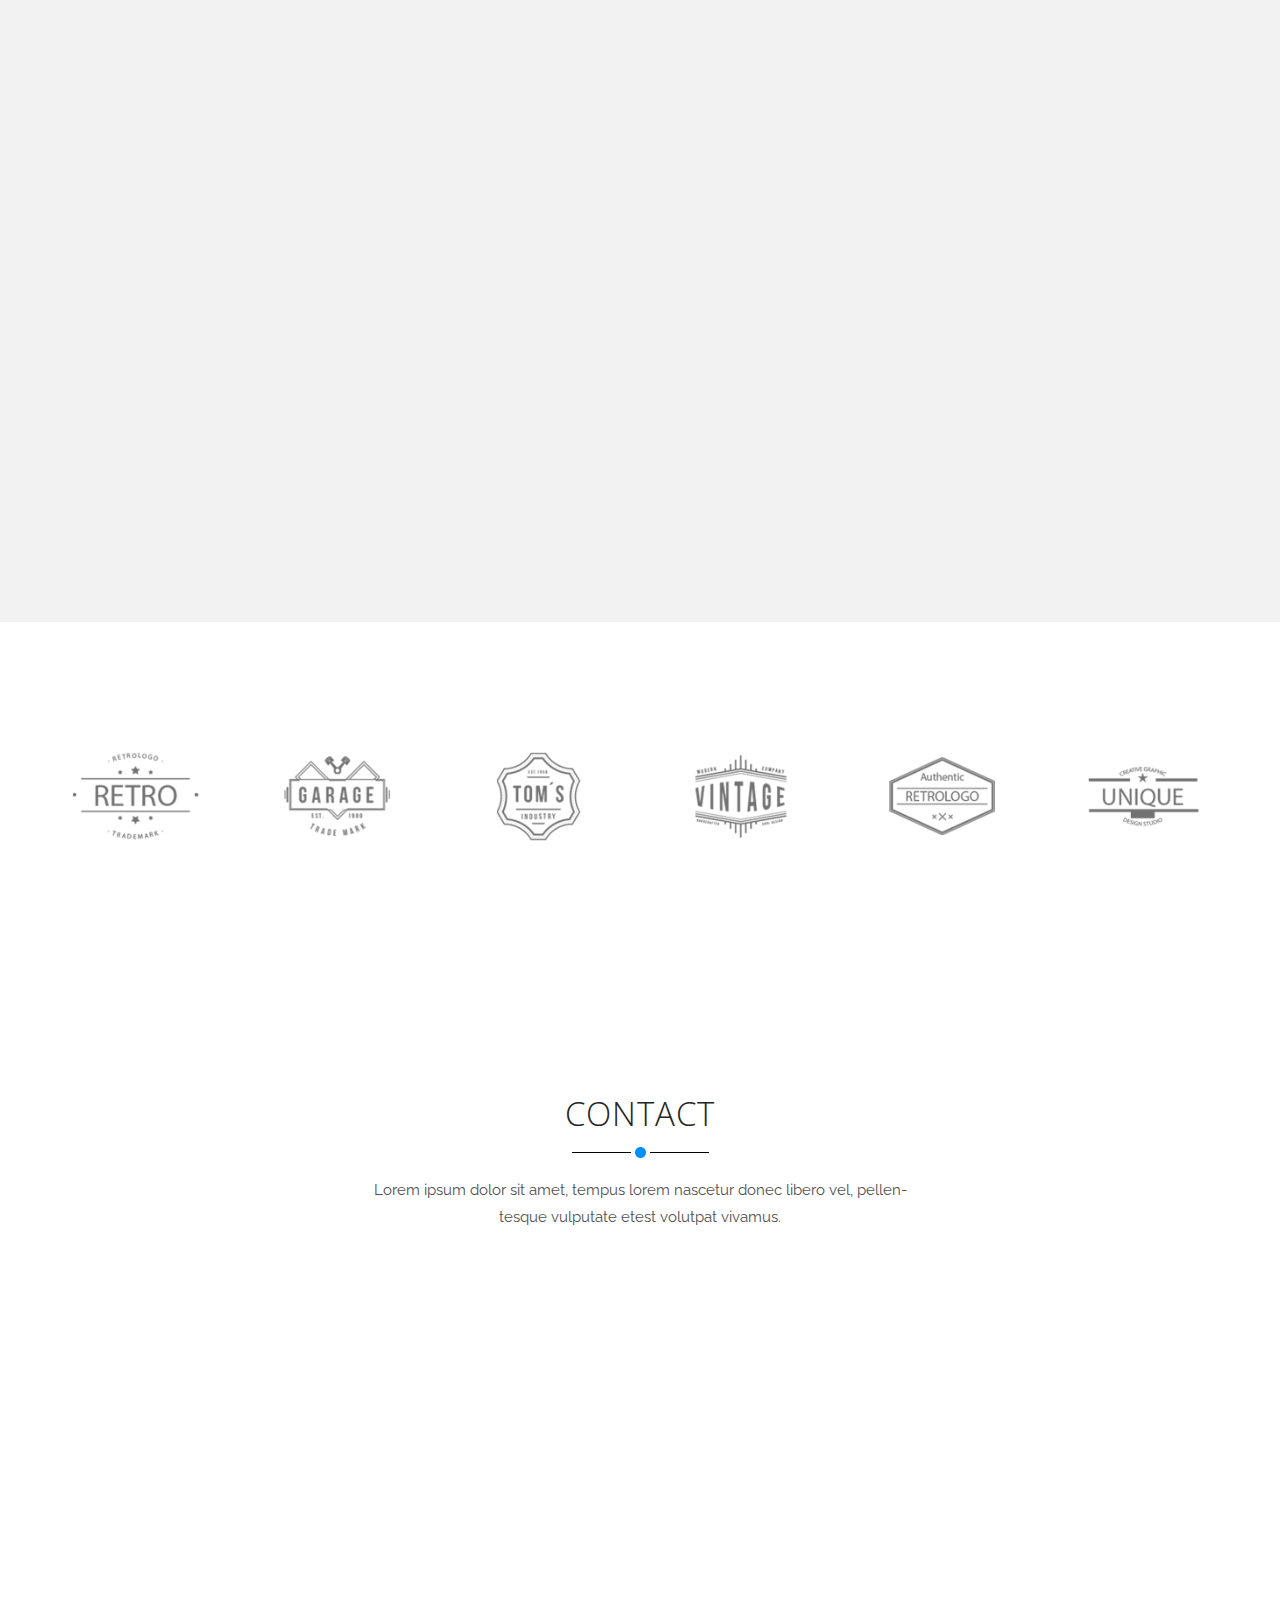
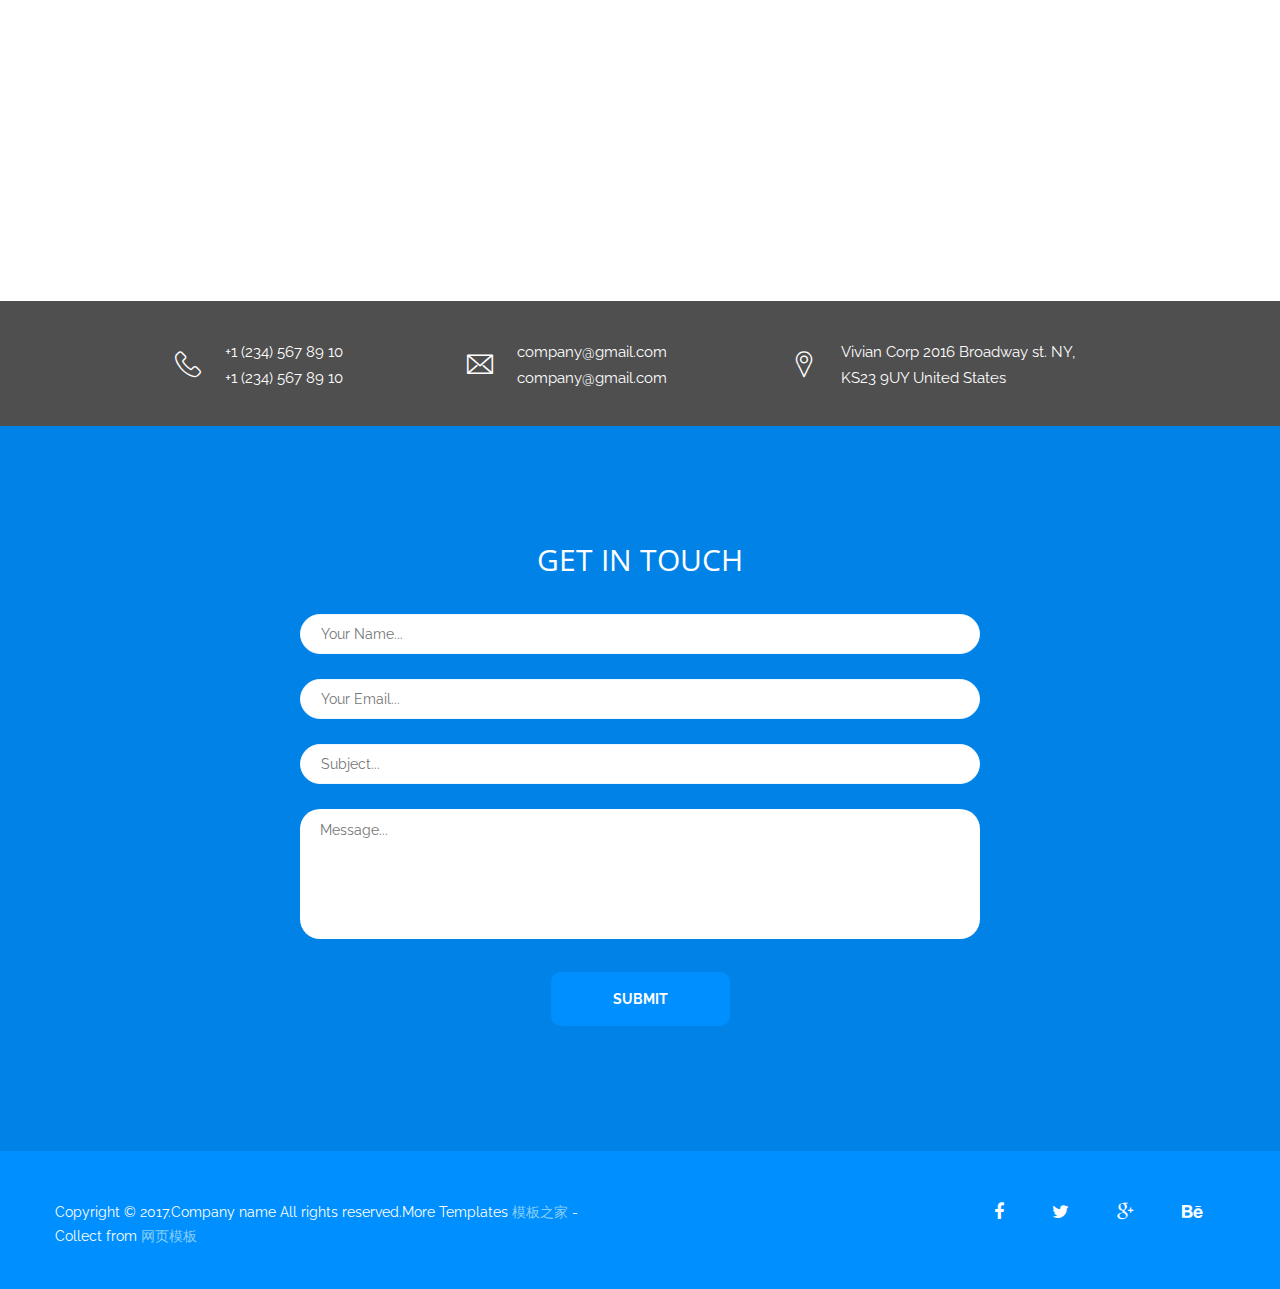
==== commit 224ee9cc: "修改Gallery" ====
--- a/home/index.html
+++ b/home/index.html
@@ -44,7 +44,7 @@
                                     <li class="current"><a href="#home">首页</a></li>
                                     <li><a href="#about">关于</a></li>
                                     <li><a href="#location">位置</a></li>
-                                    <li><a href="#gallery">works</a></li>
+                                    <li><a href="#gallery">家乡风貌</a></li>
                                     <li><a href="#team">team</a></li>
                                     <li><a href="#pricing">pricing</a></li>
                                     <li><a href="#blog">blog</a></li>
@@ -427,209 +427,323 @@
                 <ul class="filter-tabs filter-btns clearfix">
                     <li class="active filter" data-role="button" data-filter="all"><span class="txt">全部</span></li>
                     <li class="filter" data-role="button" data-filter=".citynights"><span class="txt">城市夜景</span></li>
-                    <li class="filter" data-role="button" data-filter=".graphic"><span class="txt">Graphic</span></li>
-                    <li class="filter" data-role="button" data-filter=".idendity"><span class="txt">Idendity</span></li>
-                    <li class="filter" data-role="button" data-filter=".web"><span class="txt">Web Design</span></li>
+                    <li class="filter" data-role="button" data-filter=".mine"><span class="txt">我拍的家乡</span></li>
+                    <li class="filter" data-role="button" data-filter=".ketianxia"><span class="txt">雁南飞景区</span></li>
+                    <li class="filter" data-role="button" data-filter=".yannanfei"><span class="txt">雁南飞度假村</span></li>
                 </ul>
-
-            </div>
-
+            </div>
             <div class="filter-list">
                 <div class="row clearfix">
-
                     <div class="col-lg-3 col-md-4 col-sm-6 col-xs-12 gallery-item mix mix_all citynights">
                         <div class="inner-box">
                             <figure class="image-box">
-                                <img src="images/gallery/citynights/1.jpg" alt="">
-                                <!--Overlay Box-->
-                                <div class="overlay-box">
-                                    <div class="inner">
-                                        <div class="content">
-                                            <h3>one page template</h3>
-                                            <h4>web design</h4>
-                                            <div class="text">Lorem ipsum dolor sit amet, tempus lorem nascetur donec
-                                                libero vel, pellentesque vulputate et
-                                            </div>
-                                            <div class="links">
-                                                <a href="images/gallery/1.jpg" data-fancybox-group="portfolio-gallery"
-                                                   class="icon fa fa-search-plus lightbox-image"></a>
-                                                <a href="#" class="icon fa fa-link lightbox-image"></a>
-                                            </div>
-                                        </div>
-                                    </div>
-                                </div>
+                                <a href="./images/gallery/citynights/1.jpg" data-fancybox-group="portfolio-gallery"
+                                   class="lightbox-image" title="梅江夜景">
+                                    <img src="images/gallery/citynights/1.jpg" data-toggle="tooltip" title="点击放大"
+                                         alt=""></a>
                             </figure>
                         </div>
                     </div>
                     <div class="col-lg-3 col-md-4 col-sm-6 col-xs-12 gallery-item mix mix_all citynights">
                         <div class="inner-box">
                             <figure class="image-box">
-                                <img src="images/gallery/citynights/2.jpg" alt="">
-                                <!--Overlay Box-->
-                                <div class="overlay-box">
-                                    <div class="inner">
-                                        <div class="content">
-                                            <h3>one page template</h3>
-                                            <h4>web design</h4>
-                                            <div class="text">Lorem ipsum dolor sit amet, tempus lorem nascetur donec
-                                                libero vel, pellentesque vulputate et
-                                            </div>
-                                            <div class="links">
-                                                <a href="images/gallery/1.jpg" data-fancybox-group="portfolio-gallery"
-                                                   class="icon fa fa-search-plus lightbox-image"></a>
-                                                <a href="#" class="icon fa fa-link lightbox-image"></a>
-                                            </div>
-                                        </div>
-                                    </div>
-                                </div>
+                                <a href="./images/gallery/citynights/2.jpg" data-fancybox-group="portfolio-gallery"
+                                   class="lightbox-image" title="剑英纪念大桥">
+                                    <img src="images/gallery/citynights/2.jpg" data-toggle="tooltip" title="点击放大"
+                                         alt=""></a>
                             </figure>
                         </div>
                     </div>
                     <div class="col-lg-3 col-md-4 col-sm-6 col-xs-12 gallery-item mix mix_all citynights">
                         <div class="inner-box">
                             <figure class="image-box">
-                                <img src="images/gallery/citynights/3.jpg" alt="">
-                                <!--Overlay Box-->
-                                <div class="overlay-box">
-                                    <div class="inner">
-                                        <div class="content">
-                                            <h3>one page template</h3>
-                                            <h4>web design</h4>
-                                            <div class="text">Lorem ipsum dolor sit amet, tempus lorem nascetur donec
-                                                libero vel, pellentesque vulputate et
-                                            </div>
-                                            <div class="links">
-                                                <a href="images/gallery/1.jpg" data-fancybox-group="portfolio-gallery"
-                                                   class="icon fa fa-search-plus lightbox-image"></a>
-                                                <a href="#" class="icon fa fa-link lightbox-image"></a>
-                                            </div>
-                                        </div>
-                                    </div>
-                                </div>
+                                <a href="./images/gallery/citynights/3.jpg" data-fancybox-group="portfolio-gallery"
+                                   class="lightbox-image" title="老街夜景">
+                                    <img src="images/gallery/citynights/3.jpg" data-toggle="tooltip" title="点击放大"
+                                         alt=""></a>
                             </figure>
                         </div>
                     </div>
                     <div class="col-lg-3 col-md-4 col-sm-6 col-xs-12 gallery-item mix mix_all citynights">
                         <div class="inner-box">
                             <figure class="image-box">
-                                <img src="images/gallery/citynights/4.jpg" alt="">
-                                <!--Overlay Box-->
-                                <div class="overlay-box">
-                                    <div class="inner">
-                                        <div class="content">
-                                            <h3>one page template</h3>
-                                            <h4>web design</h4>
-                                            <div class="text">Lorem ipsum dolor sit amet, tempus lorem nascetur donec
-                                                libero vel, pellentesque vulputate et
-                                            </div>
-                                            <div class="links">
-                                                <a href="images/gallery/1.jpg" data-fancybox-group="portfolio-gallery"
-                                                   class="icon fa fa-search-plus lightbox-image"></a>
-                                                <a href="#" class="icon fa fa-link lightbox-image"></a>
-                                            </div>
-                                        </div>
-                                    </div>
-                                </div>
-                            </figure>
-                        </div>
-                    </div>
+                                <a href="./images/gallery/citynights/4.jpg" data-fancybox-group="portfolio-gallery"
+                                   class="lightbox-image" title="嘉应大桥">
+                                    <img src="images/gallery/citynights/4.jpg" data-toggle="tooltip" title="点击放大"
+                                         alt=""></a>
+                            </figure>
+                        </div>
+                    </div>
+                </div>
+                <div class="row clearfix">
                     <div class="col-lg-3 col-md-4 col-sm-6 col-xs-12 gallery-item mix mix_all citynights">
                         <div class="inner-box">
                             <figure class="image-box">
-                                <img src="images/gallery/citynights/5.jpg" alt="">
-                                <!--Overlay Box-->
-                                <div class="overlay-box">
-                                    <div class="inner">
-                                        <div class="content">
-                                            <h3>one page template</h3>
-                                            <h4>web design</h4>
-                                            <div class="text">Lorem ipsum dolor sit amet, tempus lorem nascetur donec
-                                                libero vel, pellentesque vulputate et
-                                            </div>
-                                            <div class="links">
-                                                <a href="images/gallery/1.jpg" data-fancybox-group="portfolio-gallery"
-                                                   class="icon fa fa-search-plus lightbox-image"></a>
-                                                <a href="#" class="icon fa fa-link lightbox-image"></a>
-                                            </div>
-                                        </div>
-                                    </div>
-                                </div>
+                                <a href="./images/gallery/citynights/5.jpg" data-fancybox-group="portfolio-gallery"
+                                   class="lightbox-image" title="浮桥夜景">
+                                    <img src="images/gallery/citynights/5.jpg" data-toggle="tooltip" title="点击放大"
+                                         alt=""></a>
                             </figure>
                         </div>
                     </div>
                     <div class="col-lg-3 col-md-4 col-sm-6 col-xs-12 gallery-item mix mix_all citynights">
                         <div class="inner-box">
                             <figure class="image-box">
-                                <img src="images/gallery/citynights/6.jpg" alt="">
-                                <!--Overlay Box-->
-                                <div class="overlay-box">
-                                    <div class="inner">
-                                        <div class="content">
-                                            <h3>one page template</h3>
-                                            <h4>web design</h4>
-                                            <div class="text">Lorem ipsum dolor sit amet, tempus lorem nascetur donec
-                                                libero vel, pellentesque vulputate et
-                                            </div>
-                                            <div class="links">
-                                                <a href="images/gallery/1.jpg" data-fancybox-group="portfolio-gallery"
-                                                   class="icon fa fa-search-plus lightbox-image"></a>
-                                                <a href="#" class="icon fa fa-link lightbox-image"></a>
-                                            </div>
-                                        </div>
-                                    </div>
-                                </div>
+                                <a href="./images/gallery/citynights/6.jpg" data-fancybox-group="portfolio-gallery"
+                                   class="lightbox-image" title="中国客家博物馆">
+                                    <img src="images/gallery/citynights/6.jpg" data-toggle="tooltip" title="点击放大"
+                                         alt=""></a>
                             </figure>
                         </div>
                     </div>
                     <div class="col-lg-3 col-md-4 col-sm-6 col-xs-12 gallery-item mix mix_all citynights">
                         <div class="inner-box">
                             <figure class="image-box">
-                                <img src="images/gallery/citynights/7.jpg" alt="">
-                                <!--Overlay Box-->
-                                <div class="overlay-box">
-                                    <div class="inner">
-                                        <div class="content">
-                                            <h3>one page template</h3>
-                                            <h4>web design</h4>
-                                            <div class="text">Lorem ipsum dolor sit amet, tempus lorem nascetur donec
-                                                libero vel, pellentesque vulputate et
-                                            </div>
-                                            <div class="links">
-                                                <a href="images/gallery/1.jpg" data-fancybox-group="portfolio-gallery"
-                                                   class="icon fa fa-search-plus lightbox-image"></a>
-                                                <a href="#" class="icon fa fa-link lightbox-image"></a>
-                                            </div>
-                                        </div>
-                                    </div>
-                                </div>
+                                <a href="./images/gallery/citynights/7.jpg" data-fancybox-group="portfolio-gallery"
+                                   class="lightbox-image" title="客都汇夜景">
+                                    <img src="images/gallery/citynights/7.jpg" data-toggle="tooltip" title="点击放大"
+                                         alt=""></a>
                             </figure>
                         </div>
                     </div>
                     <div class="col-lg-3 col-md-4 col-sm-6 col-xs-12 gallery-item mix mix_all citynights">
                         <div class="inner-box">
                             <figure class="image-box">
-                                <img src="images/gallery/citynights/8.jpg" alt="">
-                                <!--Overlay Box-->
-                                <div class="overlay-box">
-                                    <div class="inner">
-                                        <div class="content">
-                                            <h3>one page template</h3>
-                                            <h4>web design</h4>
-                                            <div class="text">Lorem ipsum dolor sit amet, tempus lorem nascetur donec
-                                                libero vel, pellentesque vulputate et
-                                            </div>
-                                            <div class="links">
-                                                <a href="images/gallery/1.jpg" data-fancybox-group="portfolio-gallery"
-                                                   class="icon fa fa-search-plus lightbox-image"></a>
-                                                <a href="#" class="icon fa fa-link lightbox-image"></a>
-                                            </div>
-                                        </div>
-                                    </div>
-                                </div>
-                            </figure>
-                        </div>
-                    </div>
-
+                                <a href="./images/gallery/citynights/8.jpg" data-fancybox-group="portfolio-gallery"
+                                   class="lightbox-image" title="广州大桥">
+                                    <img src="images/gallery/citynights/8.jpg" data-toggle="tooltip" title="点击放大"
+                                         alt=""></a>
+                            </figure>
+                        </div>
+                    </div>
+                </div>
+                <div class="row clearfix">
+                    <div class="col-lg-3 col-md-4 col-sm-6 col-xs-12 gallery-item mix mix_all mine">
+                        <div class="inner-box">
+                            <figure class="image-box">
+                                <a href="./images/gallery/mine/1.jpg" data-fancybox-group="portfolio-gallery"
+                                   class="lightbox-image" title="Mine">
+                                    <img src="images/gallery/mine/1.jpg" data-toggle="tooltip" title="点击放大" alt=""></a>
+                            </figure>
+                        </div>
+                    </div>
+                    <div class="col-lg-3 col-md-4 col-sm-6 col-xs-12 gallery-item mix mix_all mine">
+                        <div class="inner-box">
+                            <figure class="image-box">
+                                <a href="./images/gallery/mine/2.jpg" data-fancybox-group="portfolio-gallery"
+                                   class="lightbox-image" title="Mine">
+                                    <img src="images/gallery/mine/2.jpg" data-toggle="tooltip" title="点击放大" alt=""></a>
+                            </figure>
+                        </div>
+                    </div>
+                    <div class="col-lg-3 col-md-4 col-sm-6 col-xs-12 gallery-item mix mix_all mine">
+                        <div class="inner-box">
+                            <figure class="image-box">
+                                <a href="./images/gallery/mine/3.jpg" data-fancybox-group="portfolio-gallery"
+                                   class="lightbox-image" title="Mine">
+                                    <img src="images/gallery/mine/3.jpg" data-toggle="tooltip" title="点击放大" alt=""></a>
+                            </figure>
+                        </div>
+                    </div>
+                    <div class="col-lg-3 col-md-4 col-sm-6 col-xs-12 gallery-item mix mix_all mine">
+                        <div class="inner-box">
+                            <figure class="image-box">
+                                <a href="./images/gallery/mine/4.jpg" data-fancybox-group="portfolio-gallery"
+                                   class="lightbox-image" title="Mine">
+                                    <img src="images/gallery/mine/4.jpg" data-toggle="tooltip" title="点击放大" alt=""></a>
+                            </figure>
+                        </div>
+                    </div>
+                </div>
+                <div class="row clearfix">
+                    <div class="col-lg-3 col-md-4 col-sm-6 col-xs-12 gallery-item mix mix_all mine">
+                        <div class="inner-box">
+                            <figure class="image-box">
+                                <a href="./images/gallery/mine/5.jpg" data-fancybox-group="portfolio-gallery"
+                                   class="lightbox-image" title="Mine">
+                                    <img src="images/gallery/mine/5.jpg" data-toggle="tooltip" title="点击放大" alt=""></a>
+                            </figure>
+                        </div>
+                    </div>
+                    <div class="col-lg-3 col-md-4 col-sm-6 col-xs-12 gallery-item mix mix_all mine">
+                        <div class="inner-box">
+                            <figure class="image-box">
+                                <a href="./images/gallery/mine/6.jpg" data-fancybox-group="portfolio-gallery"
+                                   class="lightbox-image" title="Mine">
+                                    <img src="images/gallery/mine/6.jpg" data-toggle="tooltip" title="点击放大" alt=""></a>
+                            </figure>
+                        </div>
+                    </div>
+                    <div class="col-lg-3 col-md-4 col-sm-6 col-xs-12 gallery-item mix mix_all mine">
+                        <div class="inner-box">
+                            <figure class="image-box">
+                                <a href="./images/gallery/mine/7.jpg" data-fancybox-group="portfolio-gallery"
+                                   class="lightbox-image" title="Mine">
+                                    <img src="images/gallery/mine/7.jpg" data-toggle="tooltip" title="点击放大" alt=""></a>
+                            </figure>
+                        </div>
+                    </div>
+                    <div class="col-lg-3 col-md-4 col-sm-6 col-xs-12 gallery-item mix mix_all mine">
+                        <div class="inner-box">
+                            <figure class="image-box">
+                                <a href="./images/gallery/mine/8.jpg" data-fancybox-group="portfolio-gallery"
+                                   class="lightbox-image" title="Mine">
+                                    <img src="images/gallery/mine/8.jpg" data-toggle="tooltip" title="点击放大" alt=""></a>
+                            </figure>
+                        </div>
+                    </div>
+                </div>
+                <div class="row clearfix">
+                    <div class="col-lg-3 col-md-4 col-sm-6 col-xs-12 gallery-item mix mix_all ketianxia">
+                        <div class="inner-box">
+                            <figure class="image-box">
+                                <a href="./images/gallery/ketianxia/1.jpg" data-fancybox-group="portfolio-gallery"
+                                   class="lightbox-image" title="客天下">
+                                    <img src="images/gallery/ketianxia/1.jpg" data-toggle="tooltip" title="点击放大" alt=""></a>
+                            </figure>
+                        </div>
+                    </div>
+                    <div class="col-lg-3 col-md-4 col-sm-6 col-xs-12 gallery-item mix mix_all ketianxia">
+                        <div class="inner-box">
+                            <figure class="image-box">
+                                <a href="./images/gallery/ketianxia/2.jpg" data-fancybox-group="portfolio-gallery"
+                                   class="lightbox-image" title="客天下">
+                                    <img src="images/gallery/ketianxia/2.jpg" data-toggle="tooltip" title="点击放大" alt=""></a>
+                            </figure>
+                        </div>
+                    </div>
+                    <div class="col-lg-3 col-md-4 col-sm-6 col-xs-12 gallery-item mix mix_all ketianxia">
+                        <div class="inner-box">
+                            <figure class="image-box">
+                                <a href="./images/gallery/ketianxia/3.jpg" data-fancybox-group="portfolio-gallery"
+                                   class="lightbox-image" title="客天下">
+                                    <img src="images/gallery/ketianxia/3.jpg" data-toggle="tooltip" title="点击放大" alt=""></a>
+                            </figure>
+                        </div>
+                    </div>
+                    <div class="col-lg-3 col-md-4 col-sm-6 col-xs-12 gallery-item mix mix_all ketianxia">
+                        <div class="inner-box">
+                            <figure class="image-box">
+                                <a href="./images/gallery/ketianxia/4.jpg" data-fancybox-group="portfolio-gallery"
+                                   class="lightbox-image" title="客天下">
+                                    <img src="images/gallery/ketianxia/4.jpg" data-toggle="tooltip" title="点击放大" alt=""></a>
+                            </figure>
+                        </div>
+                    </div>
+                </div>
+                <div class="row clearfix">
+                    <div class="col-lg-3 col-md-4 col-sm-6 col-xs-12 gallery-item mix mix_all ketianxia">
+                        <div class="inner-box">
+                            <figure class="image-box">
+                                <a href="./images/gallery/ketianxia/5.jpg" data-fancybox-group="portfolio-gallery"
+                                   class="lightbox-image" title="客天下">
+                                    <img src="images/gallery/ketianxia/5.jpg" data-toggle="tooltip" title="点击放大" alt=""></a>
+                            </figure>
+                        </div>
+                    </div>
+                    <div class="col-lg-3 col-md-4 col-sm-6 col-xs-12 gallery-item mix mix_all ketianxia">
+                        <div class="inner-box">
+                            <figure class="image-box">
+                                <a href="./images/gallery/ketianxia/6.jpg" data-fancybox-group="portfolio-gallery"
+                                   class="lightbox-image" title="客天下">
+                                    <img src="images/gallery/ketianxia/6.jpg" data-toggle="tooltip" title="点击放大" alt=""></a>
+                            </figure>
+                        </div>
+                    </div>
+                    <div class="col-lg-3 col-md-4 col-sm-6 col-xs-12 gallery-item mix mix_all ketianxia">
+                        <div class="inner-box">
+                            <figure class="image-box">
+                                <a href="./images/gallery/ketianxia/7.jpg" data-fancybox-group="portfolio-gallery"
+                                   class="lightbox-image" title="客天下">
+                                    <img src="images/gallery/ketianxia/7.jpg" data-toggle="tooltip" title="点击放大" alt=""></a>
+                            </figure>
+                        </div>
+                    </div>
+                    <div class="col-lg-3 col-md-4 col-sm-6 col-xs-12 gallery-item mix mix_all ketianxia">
+                        <div class="inner-box">
+                            <figure class="image-box">
+                                <a href="./images/gallery/ketianxia/8.jpg" data-fancybox-group="portfolio-gallery"
+                                   class="lightbox-image" title="客天下">
+                                    <img src="images/gallery/ketianxia/8.jpg" data-toggle="tooltip" title="点击放大" alt=""></a>
+                            </figure>
+                        </div>
+                    </div>
+                </div>
+                <div class="row clearfix">
+                    <div class="col-lg-3 col-md-4 col-sm-6 col-xs-12 gallery-item mix mix_all yannanfei">
+                        <div class="inner-box">
+                            <figure class="image-box">
+                                <a href="./images/gallery/yannanfei/1.jpg" data-fancybox-group="portfolio-gallery"
+                                   class="lightbox-image" title="雁南飞">
+                                    <img src="images/gallery/yannanfei/1.jpg" data-toggle="tooltip" title="点击放大" alt=""></a>
+                            </figure>
+                        </div>
+                    </div>
+                    <div class="col-lg-3 col-md-4 col-sm-6 col-xs-12 gallery-item mix mix_all yannanfei">
+                        <div class="inner-box">
+                            <figure class="image-box">
+                                <a href="./images/gallery/yannanfei/2.jpg" data-fancybox-group="portfolio-gallery"
+                                   class="lightbox-image" title="雁南飞">
+                                    <img src="images/gallery/yannanfei/2.jpg" data-toggle="tooltip" title="点击放大" alt=""></a>
+                            </figure>
+                        </div>
+                    </div>
+                    <div class="col-lg-3 col-md-4 col-sm-6 col-xs-12 gallery-item mix mix_all yannanfei">
+                        <div class="inner-box">
+                            <figure class="image-box">
+                                <a href="./images/gallery/yannanfei/3.jpg" data-fancybox-group="portfolio-gallery"
+                                   class="lightbox-image" title="雁南飞">
+                                    <img src="images/gallery/yannanfei/3.jpg" data-toggle="tooltip" title="点击放大" alt=""></a>
+                            </figure>
+                        </div>
+                    </div>
+                    <div class="col-lg-3 col-md-4 col-sm-6 col-xs-12 gallery-item mix mix_all yannanfei">
+                        <div class="inner-box">
+                            <figure class="image-box">
+                                <a href="./images/gallery/yannanfei/4.jpg" data-fancybox-group="portfolio-gallery"
+                                   class="lightbox-image" title="雁南飞">
+                                    <img src="images/gallery/yannanfei/4.jpg" data-toggle="tooltip" title="点击放大" alt=""></a>
+                            </figure>
+                        </div>
+                    </div>
+                </div>
+                <div class="row clearfix">
+                    <div class="col-lg-3 col-md-4 col-sm-6 col-xs-12 gallery-item mix mix_all yannanfei">
+                        <div class="inner-box">
+                            <figure class="image-box">
+                                <a href="./images/gallery/yannanfei/5.jpg" data-fancybox-group="portfolio-gallery"
+                                   class="lightbox-image" title="雁南飞">
+                                    <img src="images/gallery/yannanfei/5.jpg" data-toggle="tooltip" title="点击放大" alt=""></a>
+                            </figure>
+                        </div>
+                    </div>
+                    <div class="col-lg-3 col-md-4 col-sm-6 col-xs-12 gallery-item mix mix_all yannanfei">
+                        <div class="inner-box">
+                            <figure class="image-box">
+                                <a href="./images/gallery/yannanfei/6.jpg" data-fancybox-group="portfolio-gallery"
+                                   class="lightbox-image" title="雁南飞">
+                                    <img src="images/gallery/yannanfei/6.jpg" data-toggle="tooltip" title="点击放大" alt=""></a>
+                            </figure>
+                        </div>
+                    </div>
+                    <div class="col-lg-3 col-md-4 col-sm-6 col-xs-12 gallery-item mix mix_all yannanfei">
+                        <div class="inner-box">
+                            <figure class="image-box">
+                                <a href="./images/gallery/yannanfei/7.jpg" data-fancybox-group="portfolio-gallery"
+                                   class="lightbox-image" title="雁南飞">
+                                    <img src="images/gallery/yannanfei/7.jpg" data-toggle="tooltip" title="点击放大" alt=""></a>
+                            </figure>
+                        </div>
+                    </div>
+                    <div class="col-lg-3 col-md-4 col-sm-6 col-xs-12 gallery-item mix mix_all yannanfei">
+                        <div class="inner-box">
+                            <figure class="image-box">
+                                <a href="./images/gallery/yannanfei/8.jpg" data-fancybox-group="portfolio-gallery"
+                                   class="lightbox-image" title="雁南飞">
+                                    <img src="images/gallery/yannanfei/8.jpg" data-toggle="tooltip" title="点击放大" alt=""></a>
+                            </figure>
+                        </div>
+                    </div>
                 </div>
             </div>
             <!--End Sortable Masonry-->
@@ -704,8 +818,6 @@
         <div class="auto-container">
             <div class="fact-counter">
                 <div class="row clearfix">
-
-                    <!--Column-->
                     <div class="column counter-column wow fadeIn col-md-3 col-sm-6 col-xs-12">
                         <div class="inner">
                             <span class="icon flaticon-social"></span>
@@ -715,8 +827,6 @@
                             <h4 class="counter-title">happy clinets</h4>
                         </div>
                     </div>
-
-                    <!--Column-->
                     <div class="column counter-column wow fadeIn col-md-3 col-sm-6 col-xs-12">
                         <div class="inner">
                             <span class="icon flaticon-travel"></span>
@@ -726,8 +836,6 @@
                             <h4 class="counter-title">projects</h4>
                         </div>
                     </div>
-
-                    <!--Column-->
                     <div class="column counter-column wow fadeIn col-md-3 col-sm-6 col-xs-12">
                         <div class="inner">
                             <span class="icon flaticon-transport-1"></span>
@@ -737,8 +845,6 @@
                             <h4 class="counter-title">branding</h4>
                         </div>
                     </div>
-
-                    <!--Column-->
                     <div class="column counter-column wow fadeIn col-md-3 col-sm-6 col-xs-12">
                         <div class="inner">
                             <span class="icon flaticon-food"></span>
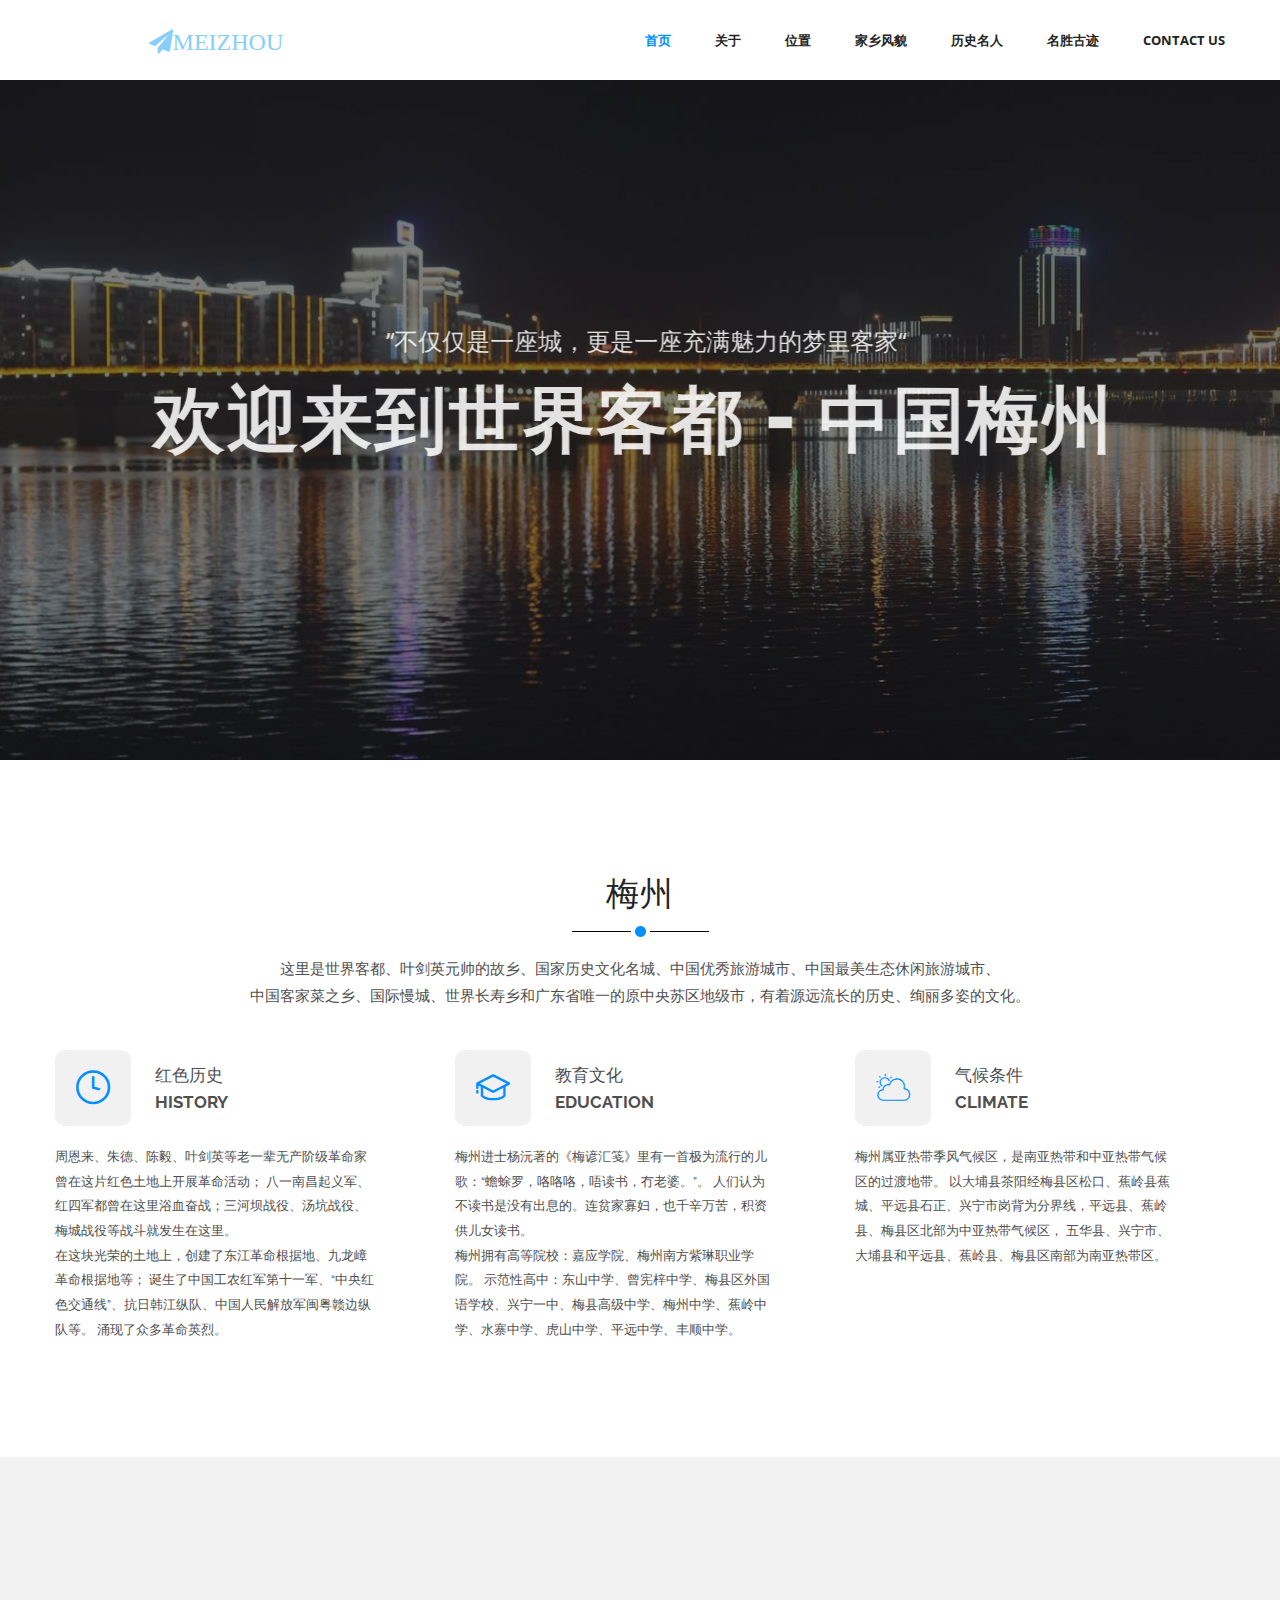
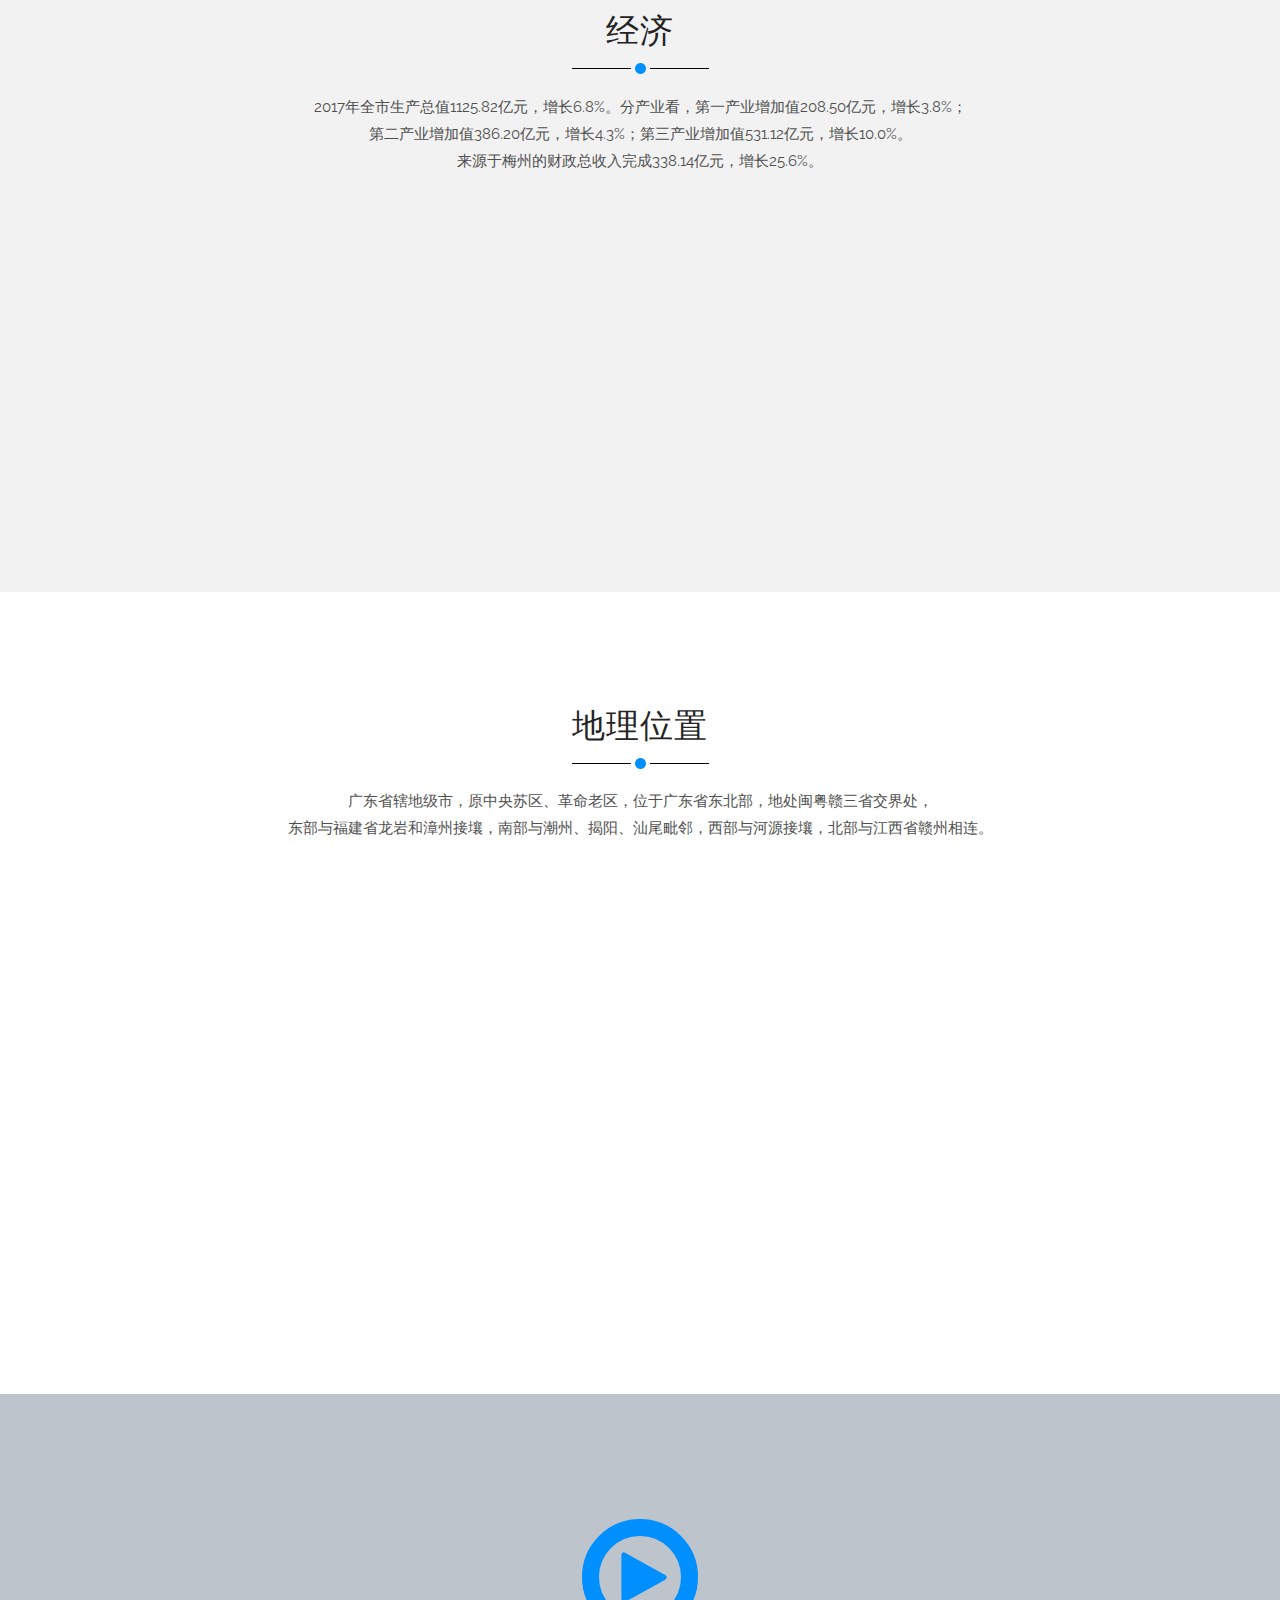
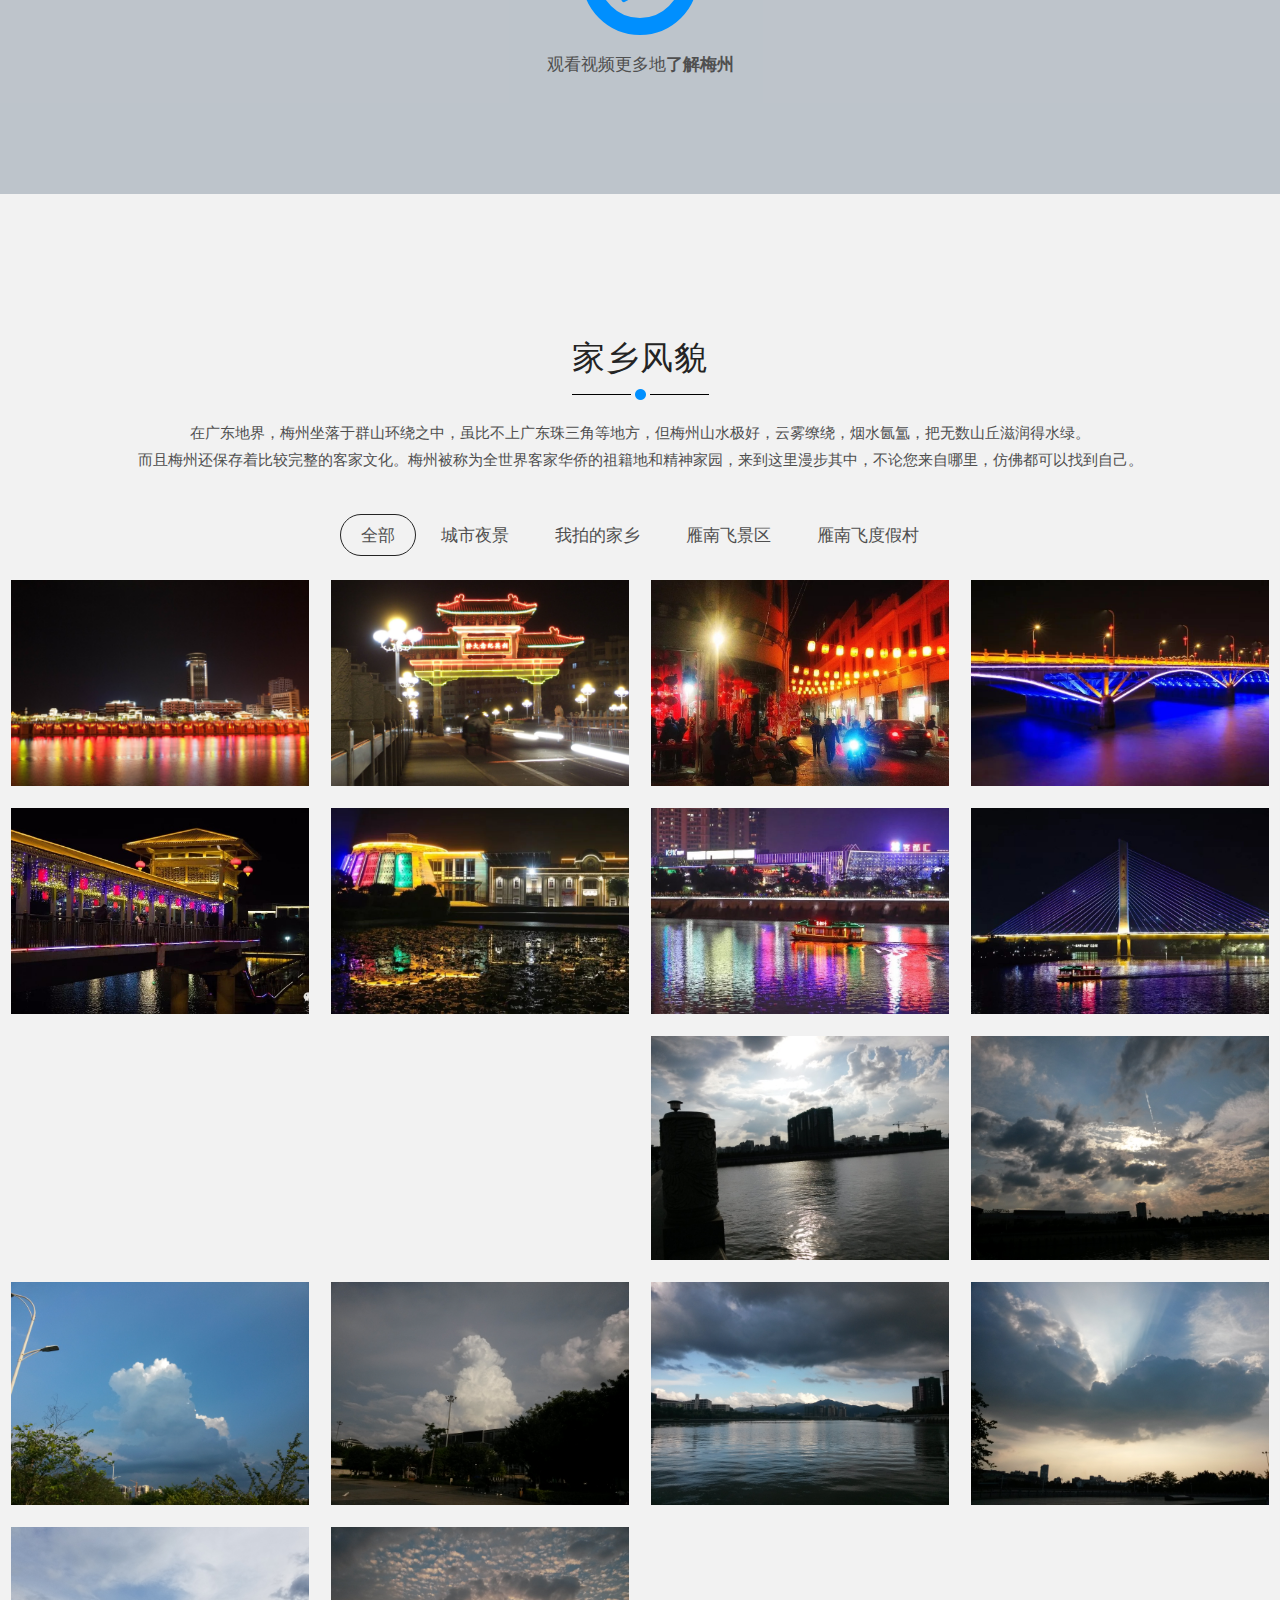
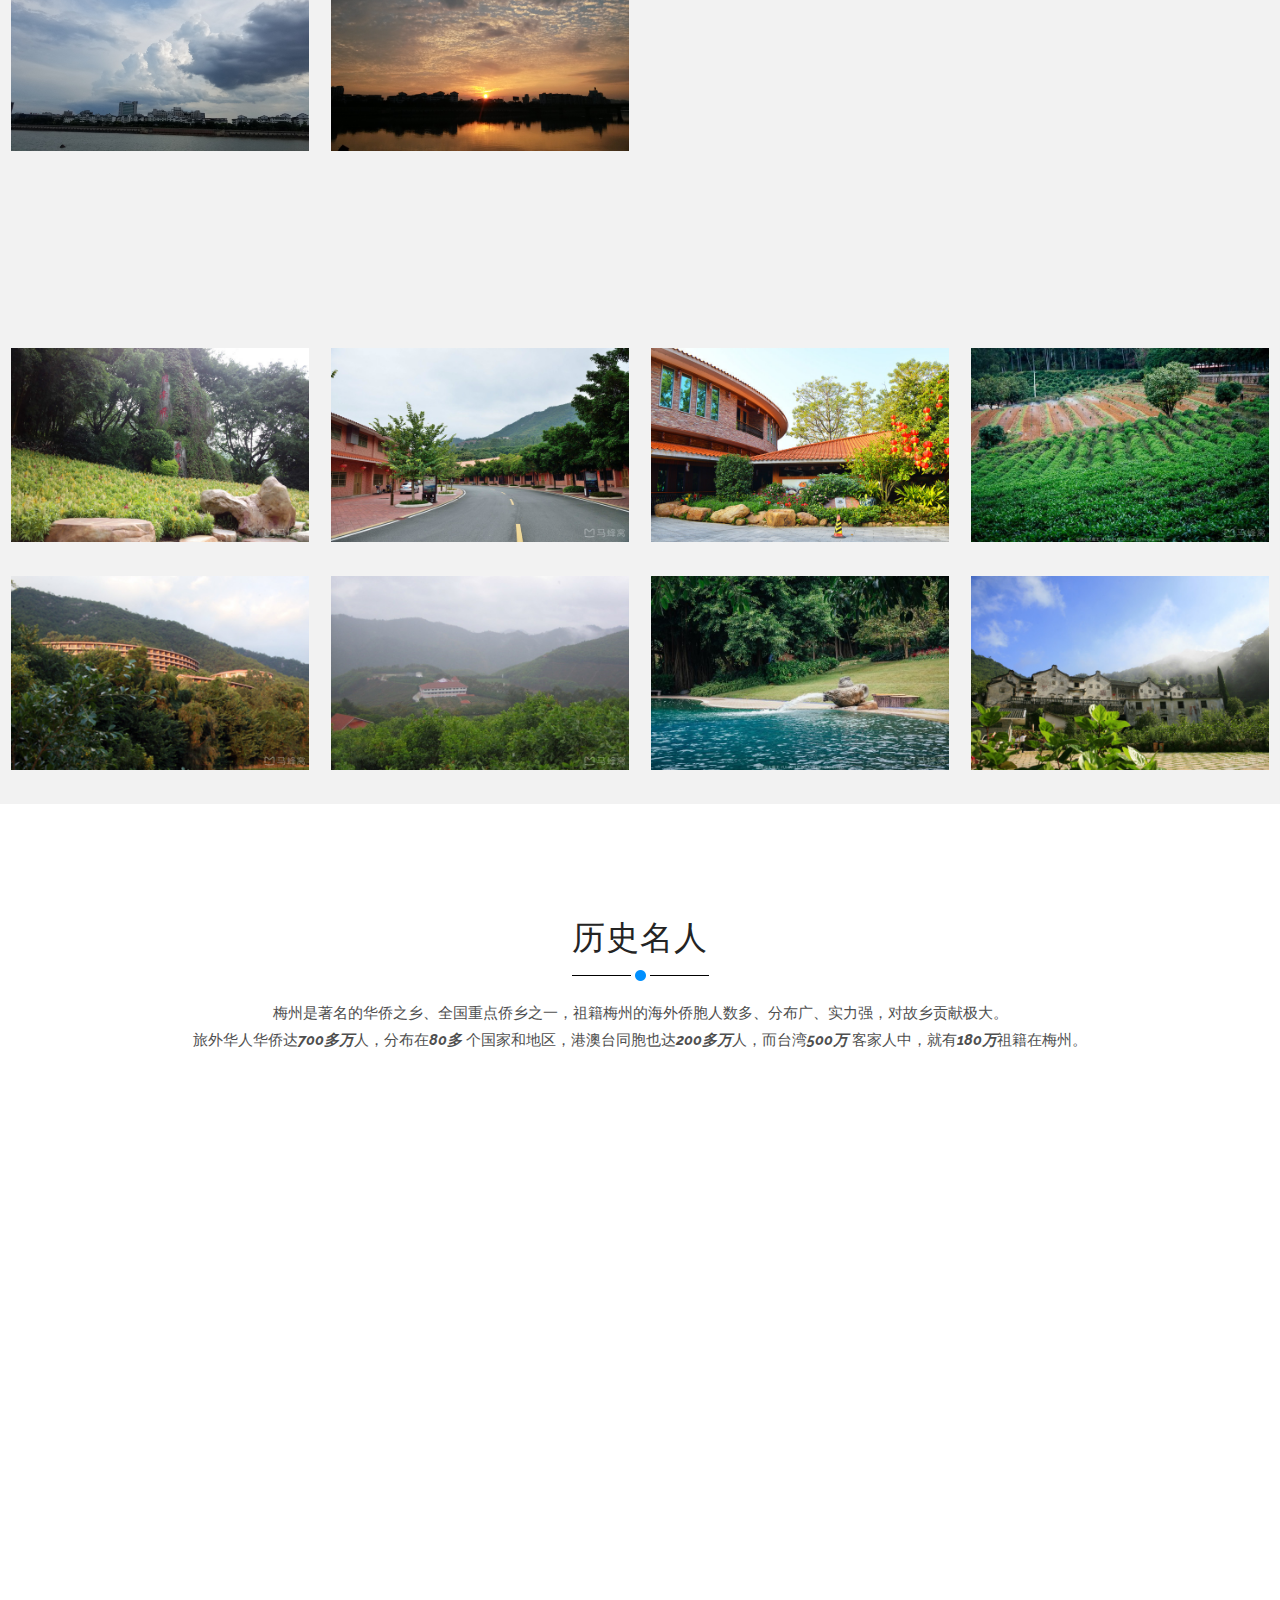
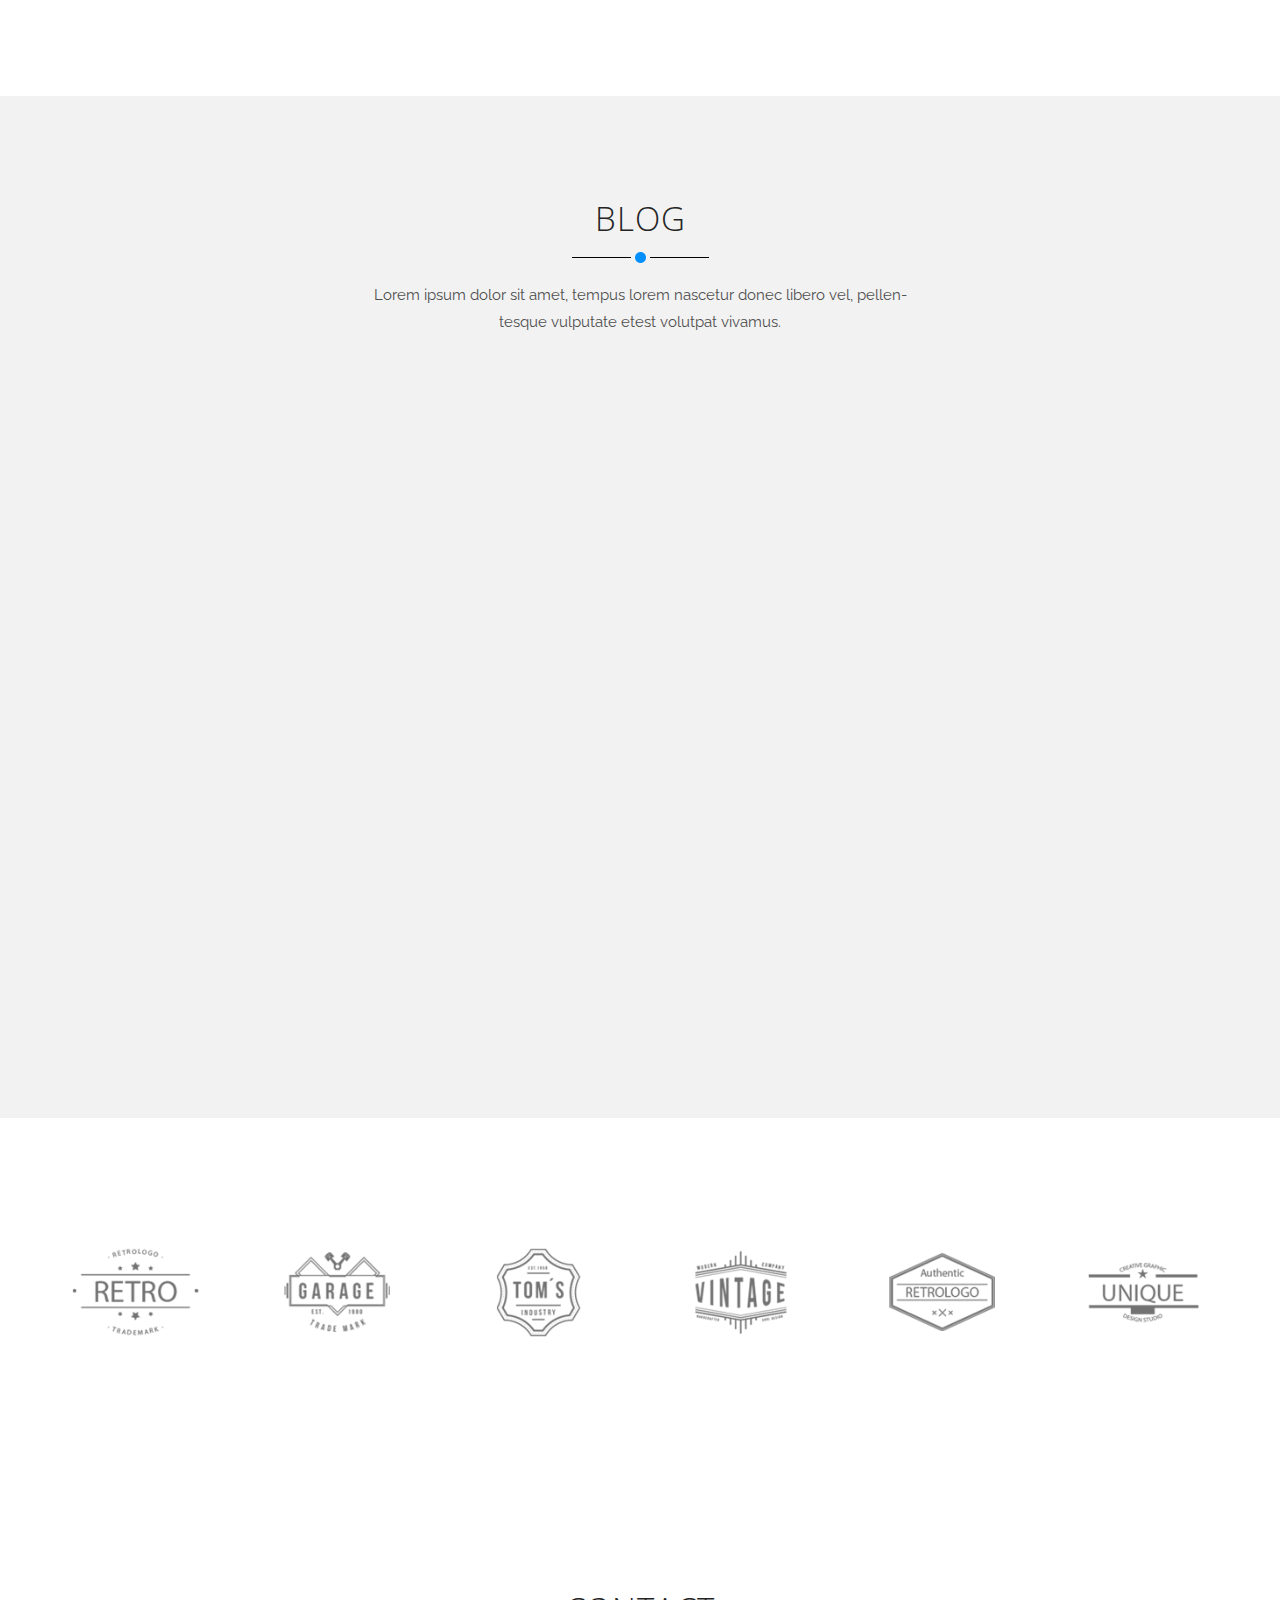
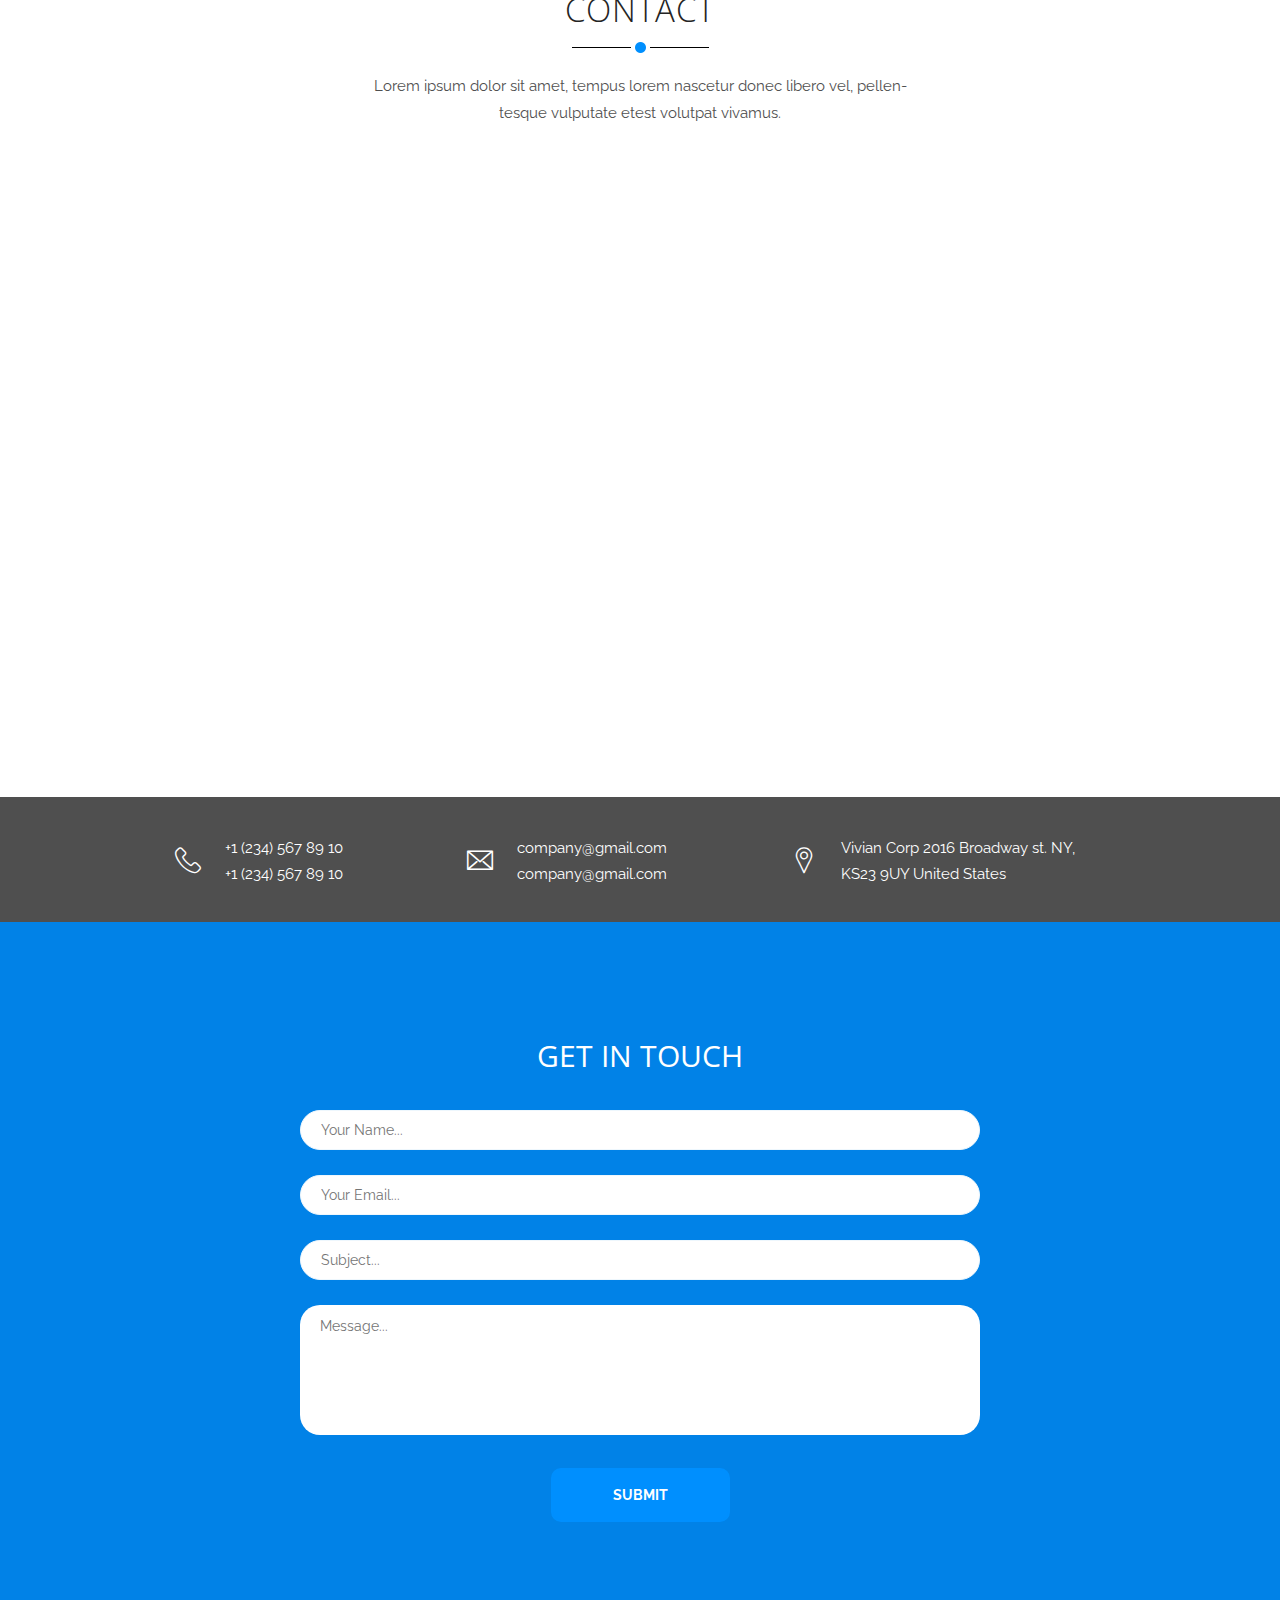
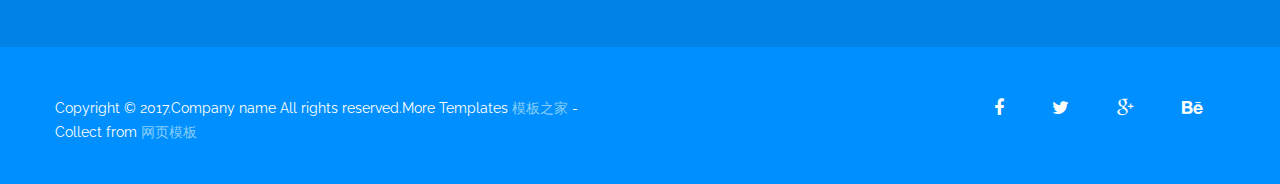
==== commit aff3adfb: "添加历史人物" ====
--- a/home/index.html
+++ b/home/index.html
@@ -45,9 +45,8 @@
                                     <li><a href="#about">关于</a></li>
                                     <li><a href="#location">位置</a></li>
                                     <li><a href="#gallery">家乡风貌</a></li>
-                                    <li><a href="#team">team</a></li>
-                                    <li><a href="#pricing">pricing</a></li>
-                                    <li><a href="#blog">blog</a></li>
+                                    <li><a href="#team">历史名人</a></li>
+                                    <li><a href="#place">名胜古迹</a></li>
                                     <li><a href="#contact-us">contact us</a></li>
                                 </ul>
                             </div>
@@ -749,127 +748,19 @@
             <!--End Sortable Masonry-->
         </div>
     </section>
-    <div class="tlinks">Collect from <a href="http://www.cssmoban.com/">网页模板</a></div>
-
-    <!--Testimonial Section-->
-    <section class="testimonial-section">
-        <div class="auto-container">
-            <div class="sec-title">
-                <h2>testimonials</h2>
-                <div class="separator"></div>
-                <div class="text">Lorem ipsum dolor sit amet, tempus lorem nascetur donec libero vel, pellen- <br>
-                    tesque vulputate etest volutpat vivamus.
-                </div>
-            </div>
-
-            <div class="single-item-carousel">
-                <!--Testimonial Block-->
-                <div class="testimonial-block">
-                    <div class="inner-box">
-                        <figure class="image-box">
-                            <img src="images/resource/author-1.jpg" alt=""/>
-                        </figure>
-                        <h4>Jonathan Doe</h4>
-                        <div class="designation">Customer</div>
-                        <div class="text">Lorem ipsum dolor sit amet, ultricies a dolor mattis et tristique, magnis
-                            tempus volutpat vivamus donec quis egestas, vulputate viverra maecenas ut nam metus ut,
-                            pellentesque morbi eu ultricies ligula massa.
-                        </div>
-                    </div>
-                </div>
-
-                <!--Testimonial Block-->
-                <div class="testimonial-block">
-                    <div class="inner-box">
-                        <figure class="image-box">
-                            <img src="images/resource/author-1.jpg" alt=""/>
-                        </figure>
-                        <h4>Jonathan Doe</h4>
-                        <div class="designation">Customer</div>
-                        <div class="text">Lorem ipsum dolor sit amet, ultricies a dolor mattis et tristique, magnis
-                            tempus volutpat vivamus donec quis egestas, vulputate viverra maecenas ut nam metus ut,
-                            pellentesque morbi eu ultricies ligula massa.
-                        </div>
-                    </div>
-                </div>
-
-                <!--Testimonial Block-->
-                <div class="testimonial-block">
-                    <div class="inner-box">
-                        <figure class="image-box">
-                            <img src="images/resource/author-1.jpg" alt=""/>
-                        </figure>
-                        <h4>Jonathan Doe</h4>
-                        <div class="designation">Customer</div>
-                        <div class="text">Lorem ipsum dolor sit amet, ultricies a dolor mattis et tristique, magnis
-                            tempus volutpat vivamus donec quis egestas, vulputate viverra maecenas ut nam metus ut,
-                            pellentesque morbi eu ultricies ligula massa.
-                        </div>
-                    </div>
-                </div>
-
-            </div>
-        </div>
-    </section>
-    <!--End Testimonial Section-->
-
-    <!--Fun Facts Section-->
-    <section class="fact-counter-column" style="background-image: url(images/background/2.jpg);">
-        <div class="auto-container">
-            <div class="fact-counter">
-                <div class="row clearfix">
-                    <div class="column counter-column wow fadeIn col-md-3 col-sm-6 col-xs-12">
-                        <div class="inner">
-                            <span class="icon flaticon-social"></span>
-                            <div class="count-outer">
-                                <span class="count-text" data-speed="2000" data-stop="1503">0</span>
-                            </div>
-                            <h4 class="counter-title">happy clinets</h4>
-                        </div>
-                    </div>
-                    <div class="column counter-column wow fadeIn col-md-3 col-sm-6 col-xs-12">
-                        <div class="inner">
-                            <span class="icon flaticon-travel"></span>
-                            <div class="count-outer">
-                                <span class="count-text" data-speed="2000" data-stop="748">0</span>
-                            </div>
-                            <h4 class="counter-title">projects</h4>
-                        </div>
-                    </div>
-                    <div class="column counter-column wow fadeIn col-md-3 col-sm-6 col-xs-12">
-                        <div class="inner">
-                            <span class="icon flaticon-transport-1"></span>
-                            <div class="count-outer">
-                                <span class="count-text" data-speed="1500" data-stop="359">0</span>
-                            </div>
-                            <h4 class="counter-title">branding</h4>
-                        </div>
-                    </div>
-                    <div class="column counter-column wow fadeIn col-md-3 col-sm-6 col-xs-12">
-                        <div class="inner">
-                            <span class="icon flaticon-food"></span>
-                            <div class="count-outer">
-                                <span class="count-text" data-speed="3000" data-stop="2341">0</span>
-                            </div>
-                            <h4 class="counter-title">cups of coffee</h4>
-                        </div>
-                    </div>
-
-                </div>
-            </div>
-        </div>
-    </section>
-    <!--End Fun Facts Section-->
 
     <!--Team Section-->
-    <section class="team-section" id="team">
+    <section class="people-section" id="team">
         <div class="auto-container">
             <!--Sec Title-->
             <div class="sec-title">
-                <h2>team</h2>
+                <h2>历史名人</h2>
                 <div class="separator"></div>
-                <div class="text">Lorem ipsum dolor sit amet, tempus lorem nascetur donec libero vel, pellen- <br>
-                    tesque vulputate etest volutpat vivamus.
+                <div class="text">梅州是著名的华侨之乡、全国重点侨乡之一，祖籍梅州的海外侨胞人数多、分布广、实力强，对故乡贡献极大。<br/>
+                    旅外华人华侨达<em style="font-weight: bolder">700多万</em>人，分布在<em style="font-weight: bolder">80多</em>
+                    个国家和地区，港澳台同胞也达<em style="font-weight: bolder">200多万</em>人，而台湾<em
+                            style="font-weight: bolder">500万</em>
+                    客家人中，就有<em style="font-weight: bolder">180万</em>祖籍在梅州。
                 </div>
             </div>
 
@@ -883,18 +774,12 @@
                             <img src="images/resource/team-1.jpg" alt=""/>
                             <!--Overlay Box-->
                             <div class="overlay-box">
-                                <h4>Jonathan Doe</h4>
-                                <div class="designation">Manager</div>
-                                <div class="text">Lorem ipsum dolor sit amet, blandit libero ut libero dictumst aliquam
-                                    sodales, etiam vel pellentesque, tempor aliquam mi eget pellentesque, tristique
-                                    volutpat. Nostra sapien semper tristique mi. Sed commodo occaecat phasellus aenean.
-                                </div>
-                                <!--Social Nav-->
-                                <div class="social-nav">
-                                    <a class="fa fa-facebook-f" href="#"></a>
-                                    <a class="fa fa-twitter" href="#"></a>
-                                    <a class="fa fa-google-plus" href="#"></a>
-                                    <a class="fa fa-behance" href="#"></a>
+                                <h4>黄遵宪</h4>
+                                <div class="designation">[清] 晚清诗人，外交家 (1848～1905)</div>
+                                <div class="text">
+                                    黄遵宪出生于广东嘉应州，1876年中举人，历充师日参赞、旧金山总领事、驻英参赞、新加坡总领事，戊戌变法期间署湖南按察使，助巡抚陈宝箴推行新政。
+                                    工诗，喜以新事物熔铸入诗，有“诗界革新导师”之称。黄遵宪的作品有《人境庐诗草》、《日本国志》、《日本杂事诗》等。
+                                    被誉为“近代中国走向世界第一人”。
                                 </div>
                             </div>
                         </figure>
@@ -909,18 +794,11 @@
                             <img src="images/resource/team-2.jpg" alt=""/>
                             <!--Overlay Box-->
                             <div class="overlay-box">
-                                <h4>Jonathan Doe</h4>
-                                <div class="designation">Manager</div>
-                                <div class="text">Lorem ipsum dolor sit amet, blandit libero ut libero dictumst aliquam
-                                    sodales, etiam vel pellentesque, tempor aliquam mi eget pellentesque, tristique
-                                    volutpat. Nostra sapien semper tristique mi. Sed commodo occaecat phasellus aenean.
-                                </div>
-                                <!--Social Nav-->
-                                <div class="social-nav">
-                                    <a class="fa fa-facebook-f" href="#"></a>
-                                    <a class="fa fa-twitter" href="#"></a>
-                                    <a class="fa fa-google-plus" href="#"></a>
-                                    <a class="fa fa-behance" href="#"></a>
+                                <h4>叶剑英</h4>
+                                <div class="designation">十大元帅，共和国军事家 (1897～1986)</div>
+                                <div class="text">叶剑英，原名叶宜伟，字沧白，广东省梅县人。中国伟大的无产阶级革命家、政治家、军事家、战略家，久经考验的共产主义者、坚定的马克思主义者。
+                                    中华人民共和国和中国人民解放军的缔造者和领导人之一，中华人民共和国十大元帅之一，中国特色社会主义改革开放和现代化建设的重要开拓者和奠基人，
+                                    长期担任党和国家重要领导职务的卓越领导人，他是以毛泽东同志和邓小平同志为核心的中国共产党第一代和第二代中央领导集体重要成员，是中华人民共和国德高望重的开国元勋之一。
                                 </div>
                             </div>
                         </figure>
@@ -935,18 +813,11 @@
                             <img src="images/resource/team-3.jpg" alt=""/>
                             <!--Overlay Box-->
                             <div class="overlay-box">
-                                <h4>Jonathan Doe</h4>
-                                <div class="designation">Manager</div>
-                                <div class="text">Lorem ipsum dolor sit amet, blandit libero ut libero dictumst aliquam
-                                    sodales, etiam vel pellentesque, tempor aliquam mi eget pellentesque, tristique
-                                    volutpat. Nostra sapien semper tristique mi. Sed commodo occaecat phasellus aenean.
-                                </div>
-                                <!--Social Nav-->
-                                <div class="social-nav">
-                                    <a class="fa fa-facebook-f" href="#"></a>
-                                    <a class="fa fa-twitter" href="#"></a>
-                                    <a class="fa fa-google-plus" href="#"></a>
-                                    <a class="fa fa-behance" href="#"></a>
+                                <h4>张弼士</h4>
+                                <div class="designation">[清] 南粤先贤 (1840～1916)</div>
+                                <div class="text">张振勋，近代华侨资本家。字弼士，号肇燮。广东大埔人。1841年出生于广东大埔县（今广东省梅州市大埔县）。
+                                    他涉足酒业、种植业、药材业、采锡业、船运业，生意做到新加坡、马来亚、泰国、越南、菲律宾，尤其在葡萄酒业大有作为，
+                                    并发展成为东南亚的首富，故美国人曾把他称为“中国的洛克菲勒“。
                                 </div>
                             </div>
                         </figure>
@@ -960,128 +831,8 @@
     </section>
     <!--End Team Section-->
 
-
-    <!--Subscribe Section-->
-    <section class="subscribe-form" style="background-image: url(images/background/1.jpg);">
-        <div class="auto-container">
-            <!--Subscribe Inner-->
-            <div class="subscribe-inner">
-                <div class="row clearfix">
-                    <div class="column col-md-4 col-sm-4 col-xs-12">
-                        <div class="icon-box">
-                            <div class="icon flaticon-empty-email"></div>
-                        </div>
-                    </div>
-                    <div class="column col-md-8 col-sm-8 col-xs-12">
-                        <div class="inner-box">
-                            <h3>Subscribe For Updates</h3>
-                            <div class="text">Join our <strong>541,753</strong> subscribers and get accec to latest
-                                tools,<br>freebies, product announcements and much more!
-                            </div>
-
-                            <!--Subscribe Form-->
-                            <div class="subscribe-box">
-                                <form method="post" action="index.html">
-                                    <div class="form-group">
-                                        <input type="email" required="" placeholder="Enter Email Address">
-                                        <button type="submit" class="template-btn">subscribe</button>
-                                    </div>
-                                </form>
-                            </div>
-                            <!--End Subscribe Form-->
-
-                        </div>
-                    </div>
-                </div>
-            </div>
-        </div>
-    </section>
-    <!--End Subscribe Section-->
-
-    <!--Price Section-->
-    <section class="price-section" id="pricing">
-        <div class="auto-container">
-            <!--Sec Title-->
-            <div class="sec-title">
-                <h2>skills</h2>
-                <div class="separator"></div>
-                <div class="text">Lorem ipsum dolor sit amet, tempus lorem nascetur donec libero vel, pellen- <br>
-                    tesque vulputate etest volutpat vivamus.
-                </div>
-            </div>
-
-            <div class="row clearfix">
-                <!--Price Box-->
-                <div class="price-box col-md-4 col-sm-6 col-xs-12">
-                    <div class="inner-box">
-                        <div class="icon-box">
-                            <div class="icon flaticon-like"></div>
-                        </div>
-                        <div class="price">25<sub>$</sub></div>
-                        <h4>basic</h4>
-                        <ul>
-                            <li>Free Access</li>
-                            <li>1GB Storage</li>
-                            <li>5 Domains</li>
-                            <li>2 Products</li>
-                            <li>24/7 Support</li>
-                        </ul>
-
-                        <a href="#" class="in-touch">Get In Touch</a>
-
-                    </div>
-                </div>
-
-                <!--Price Box-->
-                <div class="price-box col-md-4 col-sm-6 col-xs-12">
-                    <div class="inner-box">
-                        <div class="icon-box">
-                            <div class="icon flaticon-diamond"></div>
-                        </div>
-                        <div class="price">75<sub>$</sub></div>
-                        <h4>premium</h4>
-                        <ul>
-                            <li>Free Access</li>
-                            <li>1GB Storage</li>
-                            <li>5 Domains</li>
-                            <li>2 Products</li>
-                            <li>24/7 Support</li>
-                        </ul>
-
-                        <a href="#" class="in-touch">Get In Touch</a>
-
-                    </div>
-                </div>
-
-                <!--Price Box-->
-                <div class="price-box col-md-4 col-sm-6 col-xs-12">
-                    <div class="inner-box">
-                        <div class="icon-box">
-                            <div class="icon flaticon-star-1"></div>
-                        </div>
-                        <div class="price">95<sub>$</sub></div>
-                        <h4> unlimited</h4>
-                        <ul>
-                            <li>Free Access</li>
-                            <li>1GB Storage</li>
-                            <li>5 Domains</li>
-                            <li>2 Products</li>
-                            <li>24/7 Support</li>
-                        </ul>
-
-                        <a href="#" class="in-touch">Get In Touch</a>
-
-                    </div>
-                </div>
-
-            </div>
-
-        </div>
-    </section>
-    <!--End Price Section-->
-
-    <!--Blog Section-->
-    <section class="blog-section" id="blog">
+    <!--Place Section-->
+    <section class="place-section" id="place" style="background-color: #f2f2f2;padding: 100px 0px 100px;">
         <div class="auto-container">
             <!--Sec Title-->
             <div class="sec-title">
@@ -1161,7 +912,7 @@
 
         </div>
     </section>
-    <!--End Blog Section-->
+    <!--End Place Section-->
 
     <!--Sponsors Section-->
     <section class="sponsors-section" style="background-image:url(images/background/1.jpg)">
--- a/home/css/style.css
+++ b/home/css/style.css
@@ -91,7 +91,6 @@
 .medium-container{
 	max-width:850px;
 }
-.tlinks{text-indent:-9999px;height:0;line-height:0;font-size:0;overflow:hidden;}
 .page-wrapper{
 	position:relative;
 	margin:0 auto;
@@ -1117,6 +1116,7 @@
 .gallery-section{
 	position:relative;
 	padding-top:140px;
+	background-color: #f2f2f2;
 }
 
 .gallery-section .filters{
@@ -1251,101 +1251,26 @@
 	display:none;
 }
 
-/*** 
-
-====================================================================
-	Testimonial Section
+
+/*** 
+
+====================================================================
+	Team Section
 ====================================================================
 
 ***/
 
-.testimonial-section{
-	position: relative;
-	padding: 100px 0px 120px;
-}
-
-.testimonial-block{
-	position: relative;
-}
-
-.testimonial-block .inner-box{
-	position: relative;
-	text-align: center;
-}
-
-.testimonial-block .inner-box .image-box{
-	position: relative;
-	width: 75px;
-	height: 75px;
-	margin: 0 auto;
-	overflow: hidden;
-	border: 2px solid #008ffe;
-	border-radius: 50%;
-}
-
-.testimonial-block .inner-box .image-box img{
-	border-radius:50%;
-}
-
-.testimonial-block .inner-box h4{
-	position: relative;
-	font-size: 17px;
-	color: #4f4f4f;
-	font-weight: 700;
-	margin-top: 32px;
-}
-
-.testimonial-block .inner-box .designation{
-	color: #4f4f4f;
-	font-weight: 400;
-}
-
-.testimonial-block .inner-box .text{
-	max-width: 835px;
-	font-size: 17px;
-	color: #4f4f4f;
-	margin: 0 auto;
-	font-style: italic;
-	margin-top: 30px;
-	line-height: 1.6em;
-	font-family: 'Open Sans', sans-serif;
-}
-
-.testimonial-section .owl-controls{
-	margin-top:30px;
-}
-
-.testimonial-section .owl-controls .owl-dots .owl-dot span{
-	width:13px;
-	height:13px;
-	border-radius:50%;
-	background:#e5e5e5;
-}
-
-.testimonial-section .owl-controls .owl-dots .owl-dot.active span,
-.testimonial-section .owl-controls .owl-dots .owl-dot:hover span{
-	background-color:#008ffe;
-	border-color:#008ffe;
-}
-
-/*** 
-
-====================================================================
-	Fact Counter style
-====================================================================
-
-***/
-
-.fact-counter-column{
-	position:relative;
+.people-section {
+	position: relative;
+	padding: 110px 0px 100px;
 	background-attachment: fixed;
+	background-size: cover;
 	background-position: center center;
 	background-repeat: no-repeat;
-	background-size: cover;
-	padding:120px 0px 80px 0px;
-}
-
-.fact-counter-column:before{
+	background-color: rgba(255, 255, 255, 0.90);
+}
+
+.people-section:before {
 	position: absolute;
 	content: '';
 	left: 0px;
@@ -1353,113 +1278,13 @@
 	width: 100%;
 	height: 100%;
 	display: block;
-	background-color: rgba(255,255,255,0.70);
-}
-
-.fact-counter{
-	position:relative;
-	color:#103d68;
-    margin: 0 auto;
-}
-
-.fact-counter .row{
-	margin: 0px -50px;
-}
-
-.fact-counter .column{
-	position:relative;
-	z-index:5;
-	padding: 0px 50px;
-	margin-bottom:40px;
-}
-
-.fun-fact-section.style-two .fact-counter .column{
-	padding-left:0px;	
-}
-
-.fact-counter .column .inner{
-	position:relative;
-	text-align:center;
-	padding: 30px 15px;
-	border-radius: 10px;
-	background-color: #ffffff;
-}
-
-.fact-counter .column .inner .icon{
-	position: relative;
-	color: #008ffe;
-	font-size: 36px;
-	margin-bottom: 15px;
-    margin-bottom: 18px;
-    display: inline-block;
-}
-
-.fact-counter .count-outer{
-	position:relative;
-	font-size:50px;
-	line-height:1em;
-	font-weight:600;
-	margin:0px 0px;
-}
-
-.fact-counter .count-outer .count-text{
-	position:relative;
-	font-weight:300;
-	color:#4f4f4f;
-	font-size:50px;
-}
-
-.fact-counter .column .counter-title{
-	position:relative;
-	font-size:17px;
-	font-weight:700;
-	color:#008ffe;
-	margin-top: 20px;
-	text-transform: uppercase;
-}
-
-.fact-counter.style-two .column .inner{
-	background:none;
-	padding-bottom:0px;
-}
-
-.fact-counter.style-two .column .progress-box{
-	margin-bottom:0px;
-}
-
-.fact-counter.style-two .column .cartegory{
-	color:#4f4f4f;
-	font-size:17px;
-	text-align:center;
-	font-weight:700;
-	margin-top:20px;
-	text-transform:uppercase;
-}
-
-.fact-counter.style-two .column .percentage{
-	color:#4f4f4f;
-	font-size:50px;
-	font-weight:300;
-}
-
-/*** 
-
-====================================================================
-	Team Section
-====================================================================
-
-***/
-
-.team-section{
-	position: relative;
-	padding: 110px 0px 100px;
-}
-
-.team-section .row{
+}
+
+.people-section .row {
 	margin: 0px -35px;
 }
 
-.team-section .team-member{
+.people-section .team-member {
 	position: relative;
 	padding: 0px 35px;
 	margin-bottom:25px;
@@ -1498,7 +1323,7 @@
 	padding: 32px 25px 25px;
 	text-align: center;
     border-radius: 10px;
-	background-color: rgba(0,143,254,0.90);
+	background-color: rgba(0, 143, 254, 0.70);
 	transition:all 0.8s ease;
 	-moz-transition:all 0.8s ease;
 	-webkit-transition:all 0.8s ease;
@@ -1560,247 +1385,7 @@
 /*** 
 
 ====================================================================
-	Subscribe Form
-====================================================================
-
-***/
-
-.subscribe-form{
-	position: relative;
-	background-attachment: fixed;
-	background-position: center center;
-	background-repeat: no-repeat;
-	background-size: cover;
-	padding:115px 0px 40px 0px;
-}
-
-.subscribe-form:before{
-	position: absolute;
-	content: '';
-	left: 0px;
-	top: 0px;
-	width: 100%;
-	height: 100%;
-	display: block;
-	background-color: rgba(255,255,255,0.70);
-}
-
-.subscribe-form .subscribe-inner{
-	max-width: 780px;
-	margin: 0 auto;
-}
-
-.subscribe-form .subscribe-inner .column{
-	margin-bottom: 40px;
-}
-
-.subscribe-form .subscribe-inner .icon-box{
-	color: rgba(79,79,79,0.35);
-	font-size: 160px;
-	line-height: 1em;
-	margin-top: 25px;
-}
-
-.subscribe-form .subscribe-inner .inner-box{
-	position: relative;
-}
-
-.subscribe-form .subscribe-inner .inner-box h3{
-	position: relative;
-	color: #242424;
-	font-weight: 300;
-	font-size: 33px;
-}
-
-.subscribe-form .subscribe-inner .inner-box .text{
-	position: relative;
-	color: #4f4f4f;
-	font-size: 15px;
-	line-height: 1.8em;
-	margin-top: 5px;
-}
-
-/*** 
-
-====================================================================
-	Subscribe Box
-====================================================================
-
-***/
-
-.subscribe-box{
-	position:relative;
-	max-width:530px;
-	margin:0 auto 40px;
-	margin-top: 15px;
-}
-
-.subscribe-box .form-group{
-	position:relative;
-	margin-bottom:0px;
-	text-align:left;
-}
-
-.subscribe-box .form-group input[type="email"],
-.subscribe-box .form-group input[type="search"]{
-	position:relative;
-	display:block;
-	width:100%;
-	line-height:28px;
-	padding:10px 15px;
-	background-color:rgba(255,255,255,0.38);
-	border:1px solid #008ffe;
-	height:50px;
-	border-radius:8px;
-	-moz-transition:all 0.5s ease;
-	-webkit-transition:all 0.5s ease;
-	-ms-transition:all 0.5s ease;
-	-o-transition:all 0.5s ease;
-	transition:all 0.5s ease;	
-}
-
-.subscribe-box .form-group input[type="text"]:focus,
-.subscribe-box .form-group input[type="search"]:focus,
-.subscribe-box .form-group textarea:focus{
-	border-color:#008ffe;
-}
-
-.subscribe-box .form-group button{
-	position:absolute;
-	right:0px;
-	top:0px;
-	display:block;
-	width:158px;
-	height:50px;
-	text-align:center;
-	margin:0px;
-	padding:11px 30px;
-	line-height:24px;
-	font-size:14px;
-	font-weight:700;
-	background:#008ffe;
-	color:#ffffff;
-	text-transform:uppercase;
-	letter-spacing:2px;
-	border-radius:0px 8px 8px 0px;
-}
-
-/*** 
-
-====================================================================
-	Price Section
-====================================================================
-
-***/
-
-.price-section{
-	position: relative;
-	padding: 120px 0px 80px;
-}
-
-.price-box{
-	position:relative;
-	margin-bottom:45px;
-}
-
-.price-box .inner-box{
-	position: relative;
-	padding: 12px;
-	text-align: center;
-	border-radius: 10px;
-	background-color: #f2f2f2;
-}
-
-.price-box .inner-box .icon-box{
-	position:relative;
-	width: 70px;
-	height: 70px;
-	margin: 0 auto;
-	color: #ffffff;
-	font-size: 24px;
-	text-align: center;
-	line-height: 58px;
-	margin-top: -46px;
-	border-radius: 10px;
-	border: 6px solid #ffffff;
-	background-color: #008ffe;
-}
-
-.price-box .inner-box .price{
-	position: relative;
-	color: #4f4f4f;
-	font-size: 72px;
-	font-weight: 500;
-	margin:20px 0px 35px;
-	line-height: 1em;
-	font-family: 'Raleway', sans-serif;
-}
-
-.price-box .inner-box .price sub{
-	color: #4f4f4f;
-	font-size: 35px;
-	font-weight: 300;
-}
-
-.price-box .inner-box h4{
-	background-color: #f8f8f8;
-	color: #008ffe;
-	font-size: 17px;
-	padding: 12px 0px;
-	font-weight: 700;
-	text-transform: uppercase;
-}
-
-.price-box .inner-box ul{
-	position: relative;
-	padding: 32px 0px;
-	background-color: #e9e9e9;
-}
-
-.price-box .inner-box ul li{
-	color: #4f4f4f;
-	font-size: 17px;
-	font-style: italic;
-	padding: 6px 0px;
-	font-family: 'Open Sans', sans-serif;
-}
-
-.price-box .inner-box .in-touch{
-	color: #ffffff;
-	font-size: 14px;
-	padding: 12px 37px;
-	display: inline-block;
-	background-color: #008ffe;
-	text-transform: uppercase;
-	font-weight: 700;
-	margin-top: 44px;
-	margin-bottom: 30px;
-	border-radius: 6px;
-	font-family: 'Open Sans', sans-serif;
-	border:2px solid transparent;
-	-moz-transition:all 0.5s ease;
-	-webkit-transition:all 0.5s ease;
-	-ms-transition:all 0.5s ease;
-	-o-transition:all 0.5s ease;
-	transition:all 0.5s ease;
-}
-
-.price-box .inner-box .in-touch:hover{
-	color:#008ffe;
-	border-color:#008ffe;
-	background:none;
-}
-
-.blog-section{
-	position: relative;
-	padding: 110px 0px 80px;
-	background-color: #f2f2f2;
-}
-
-/*** 
-
-====================================================================
-	Blog Section
+	News Section
 ====================================================================
 
 ***/
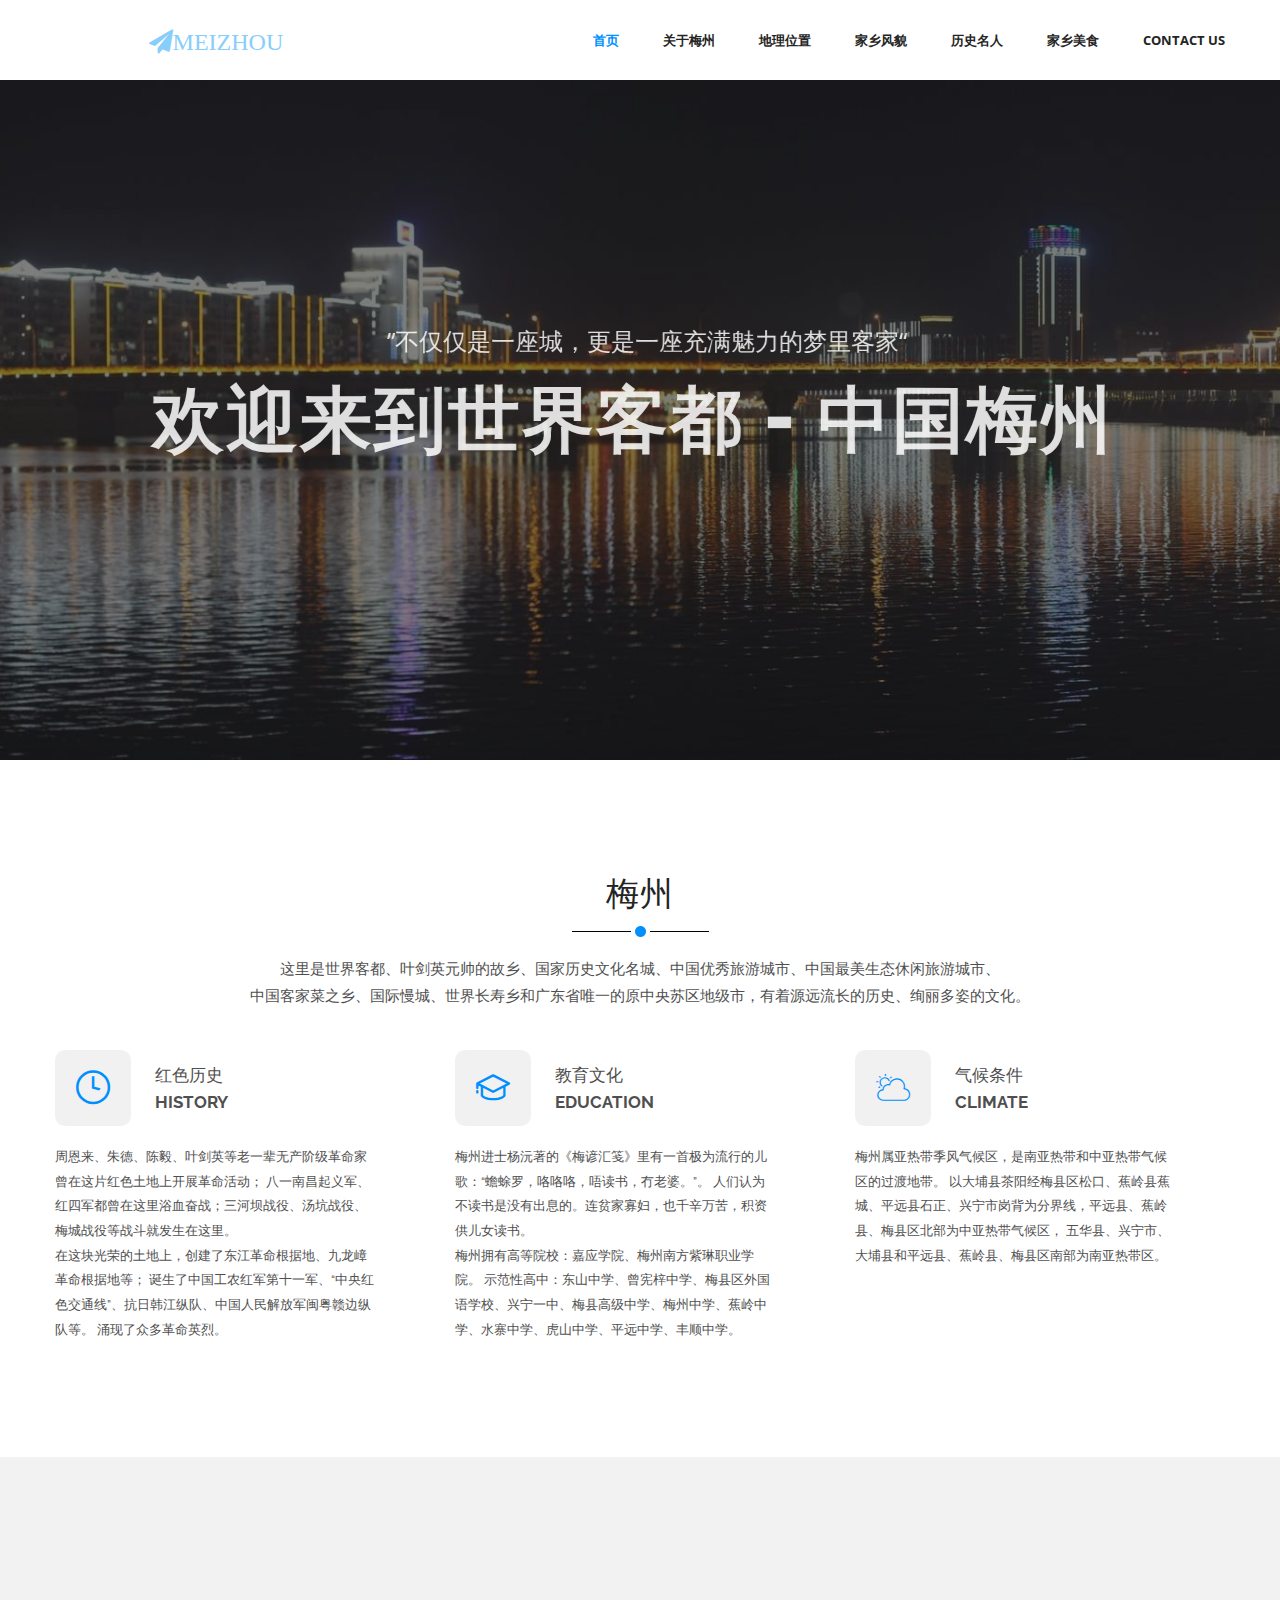
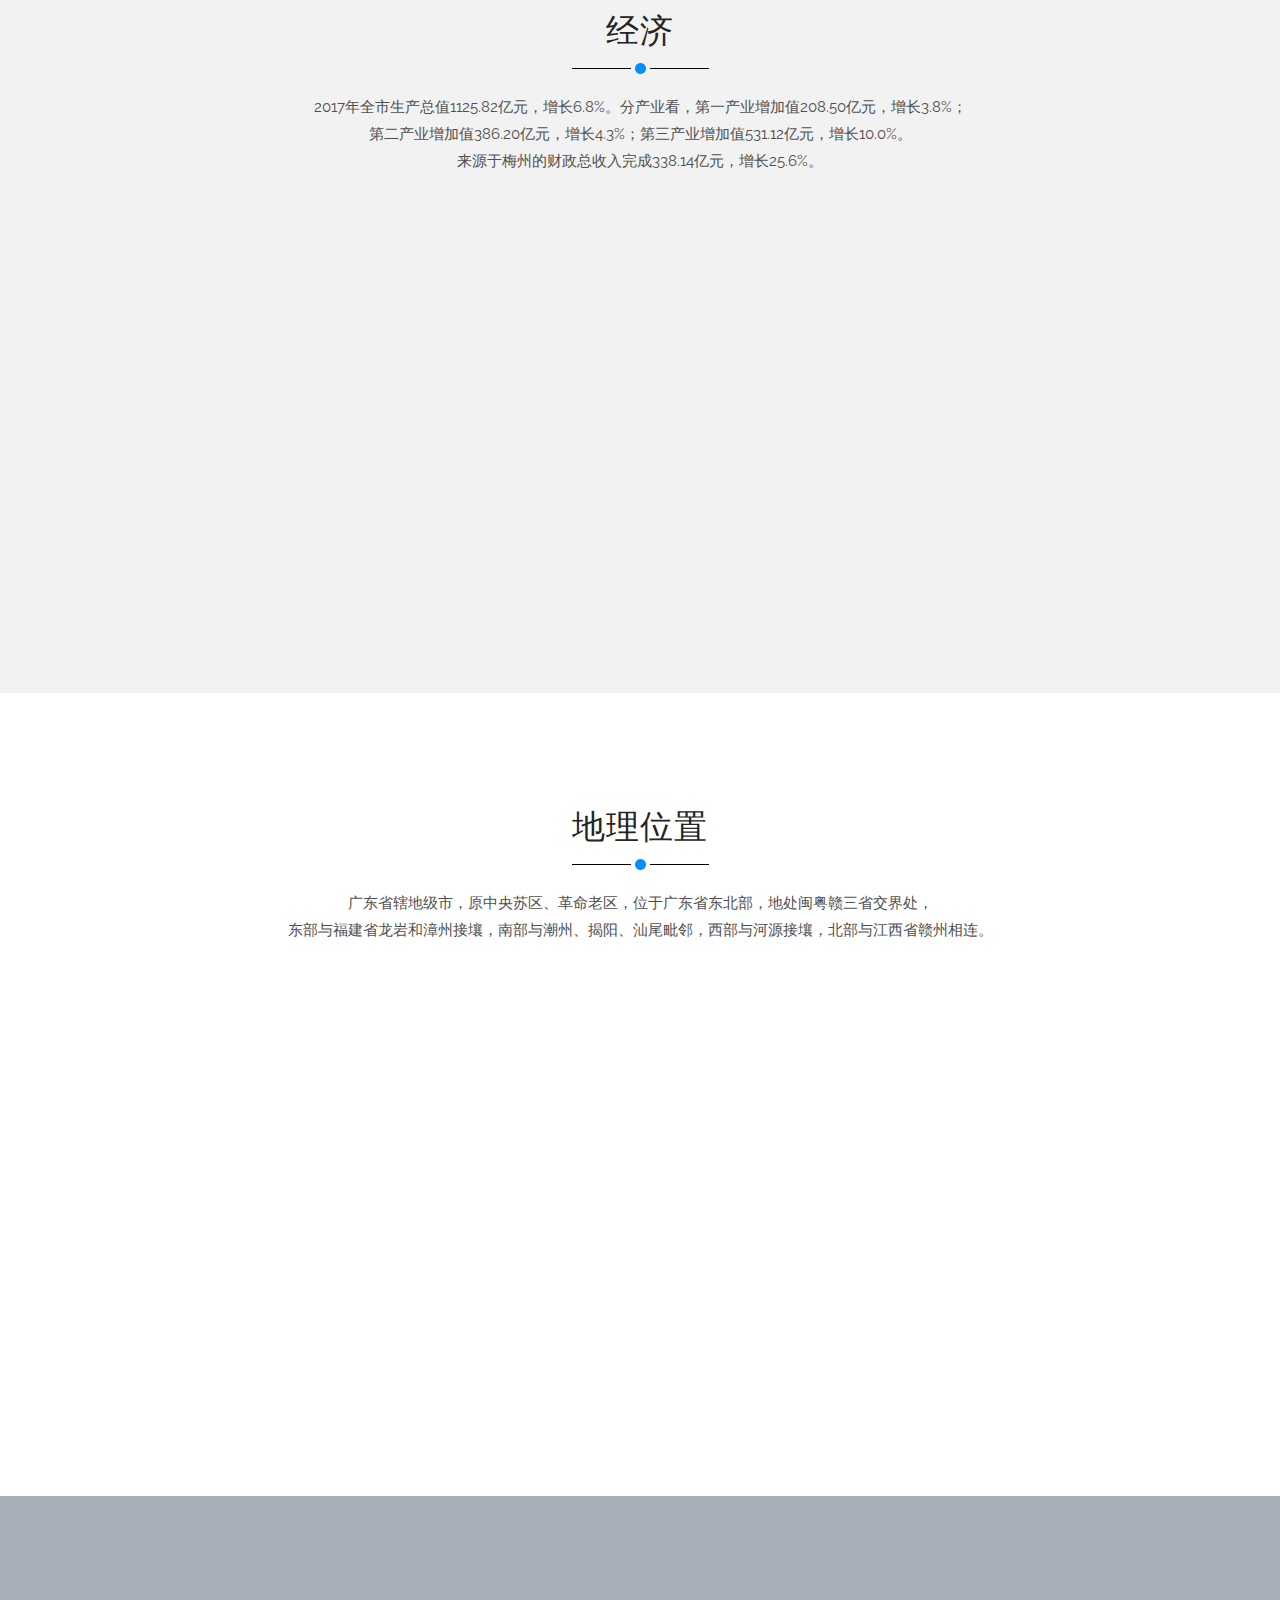
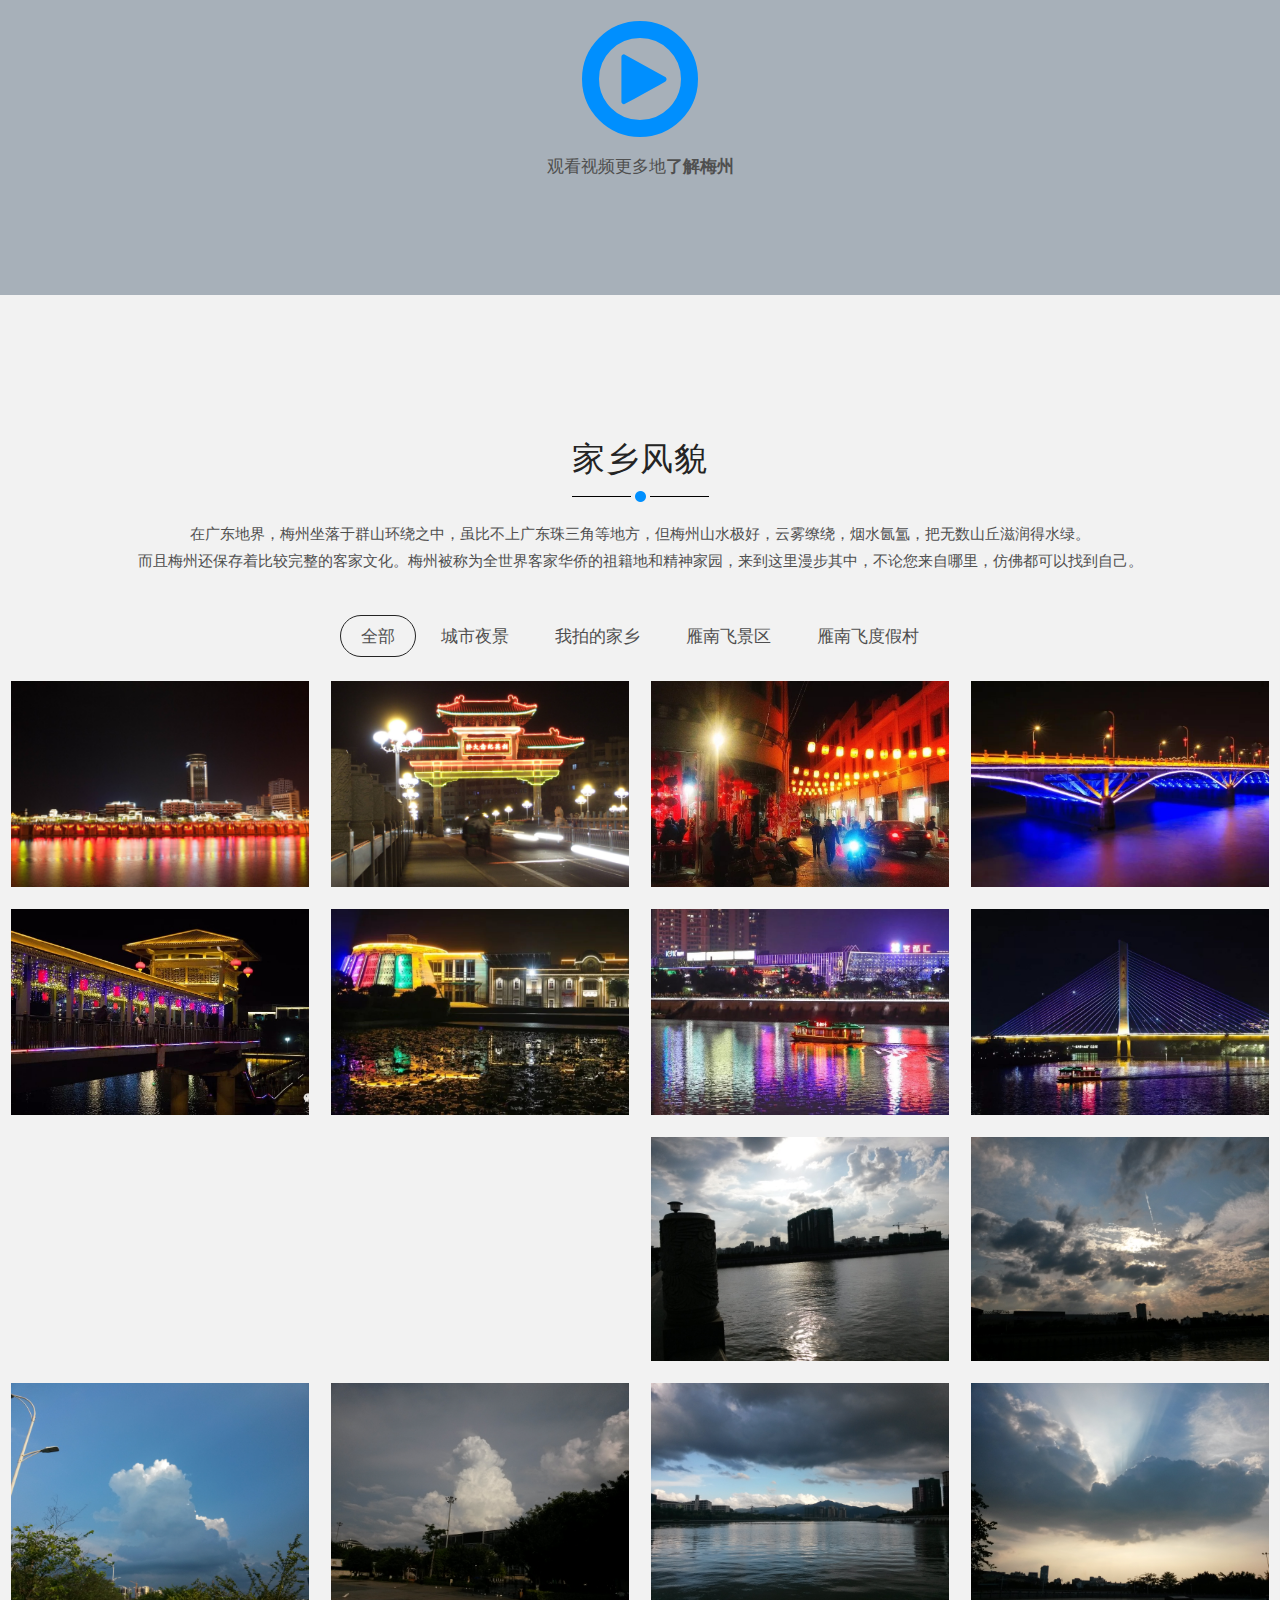
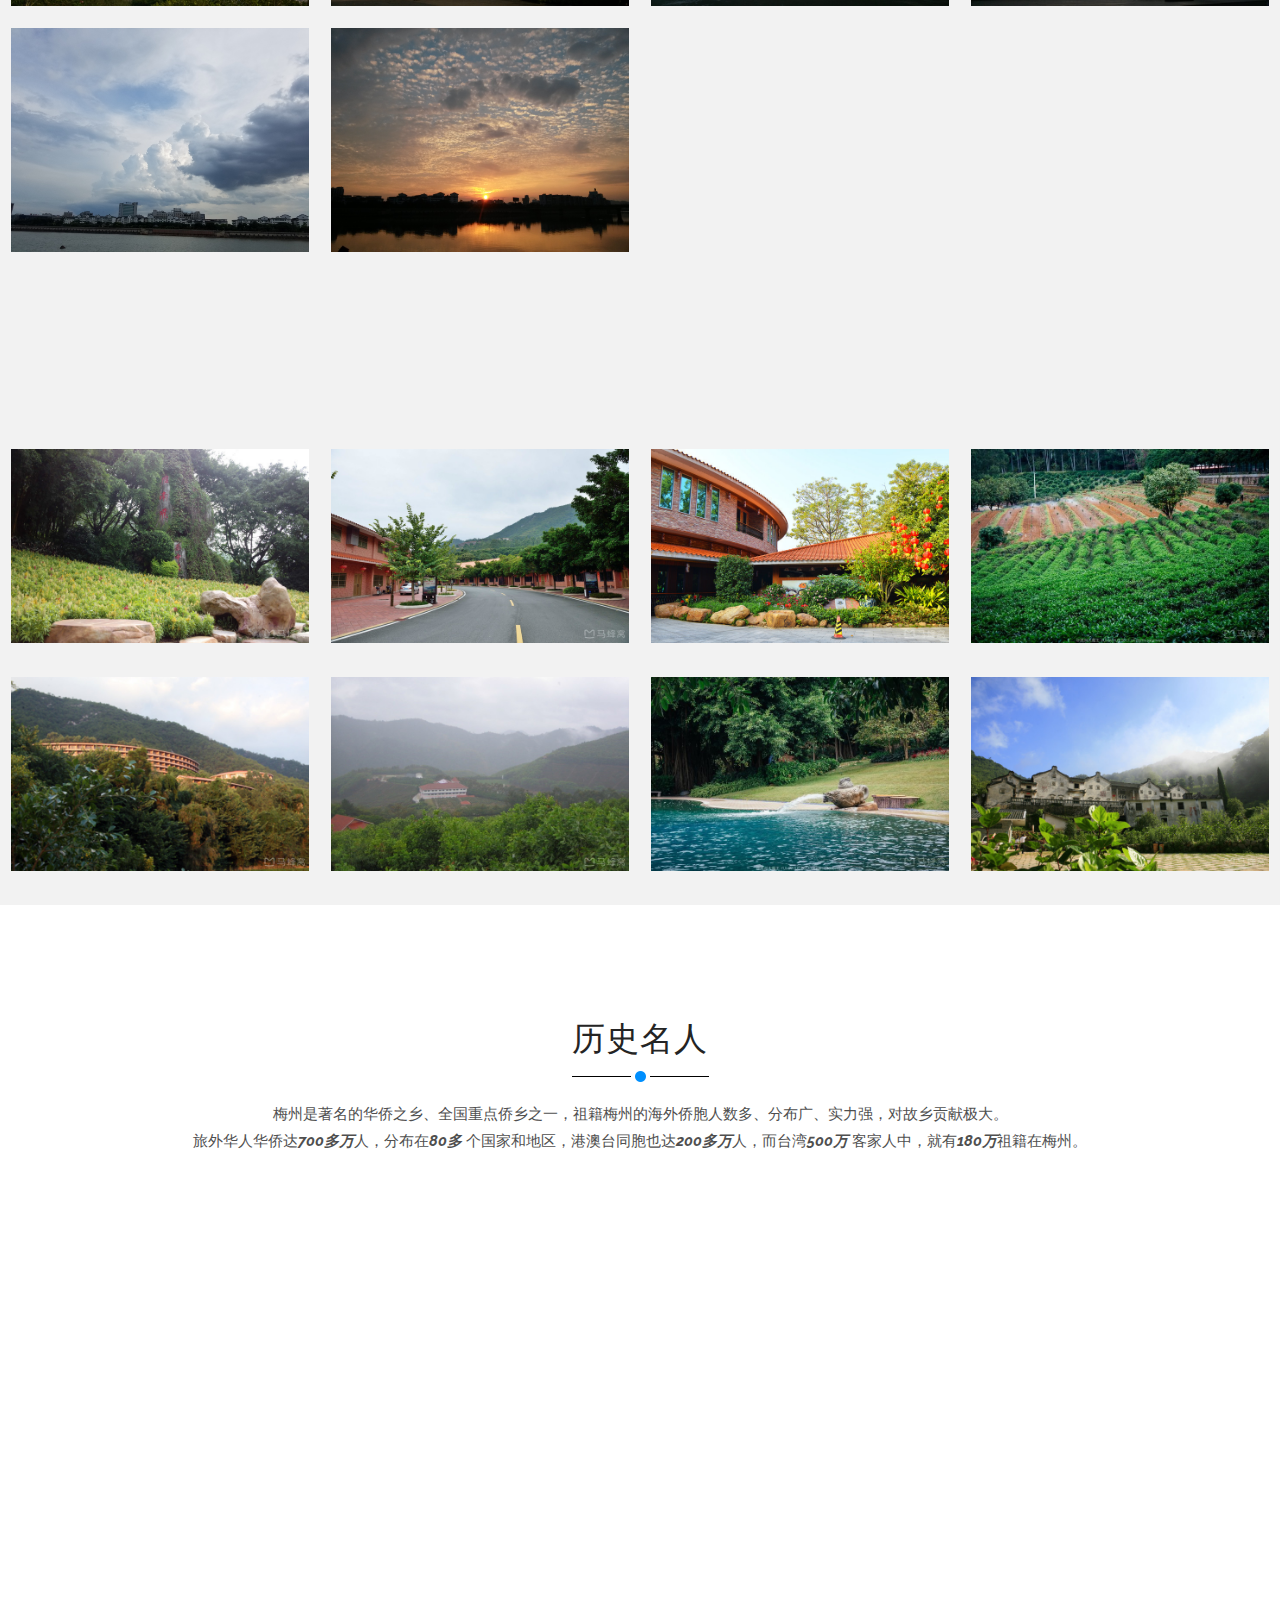
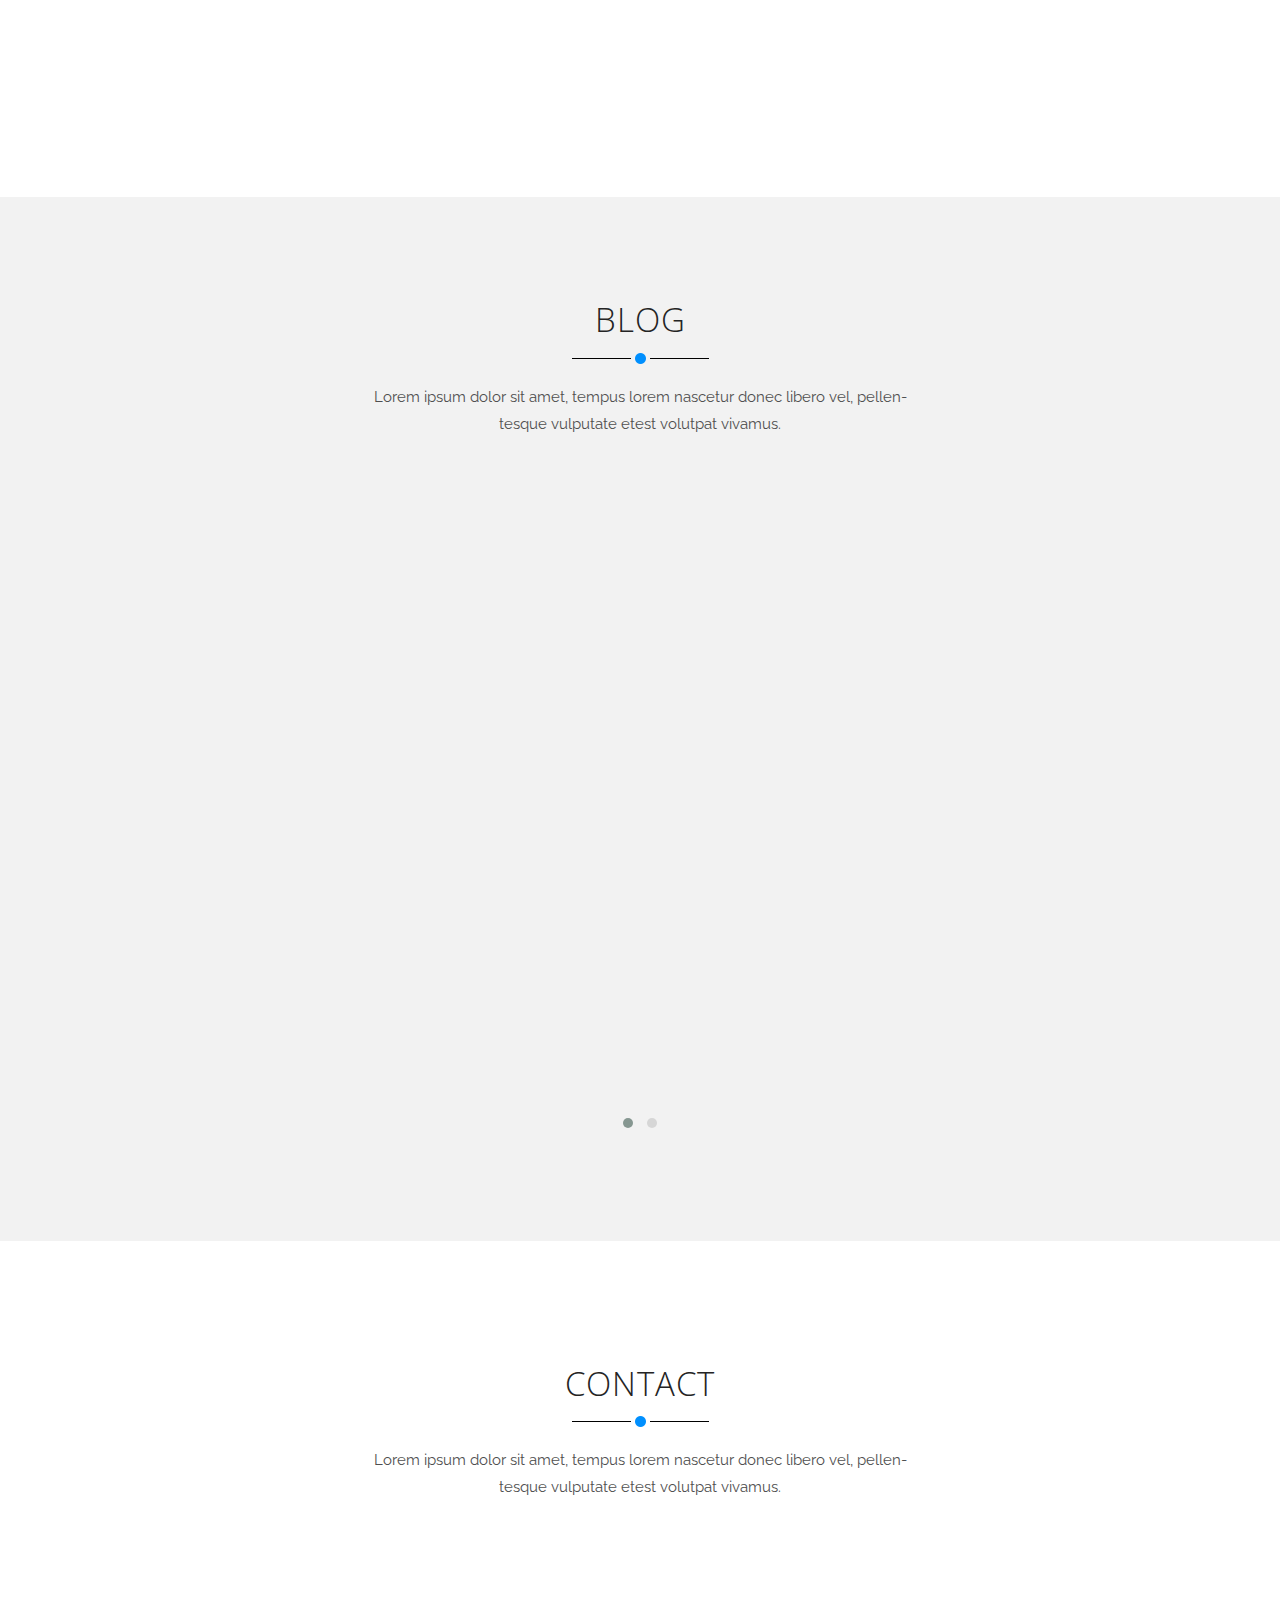
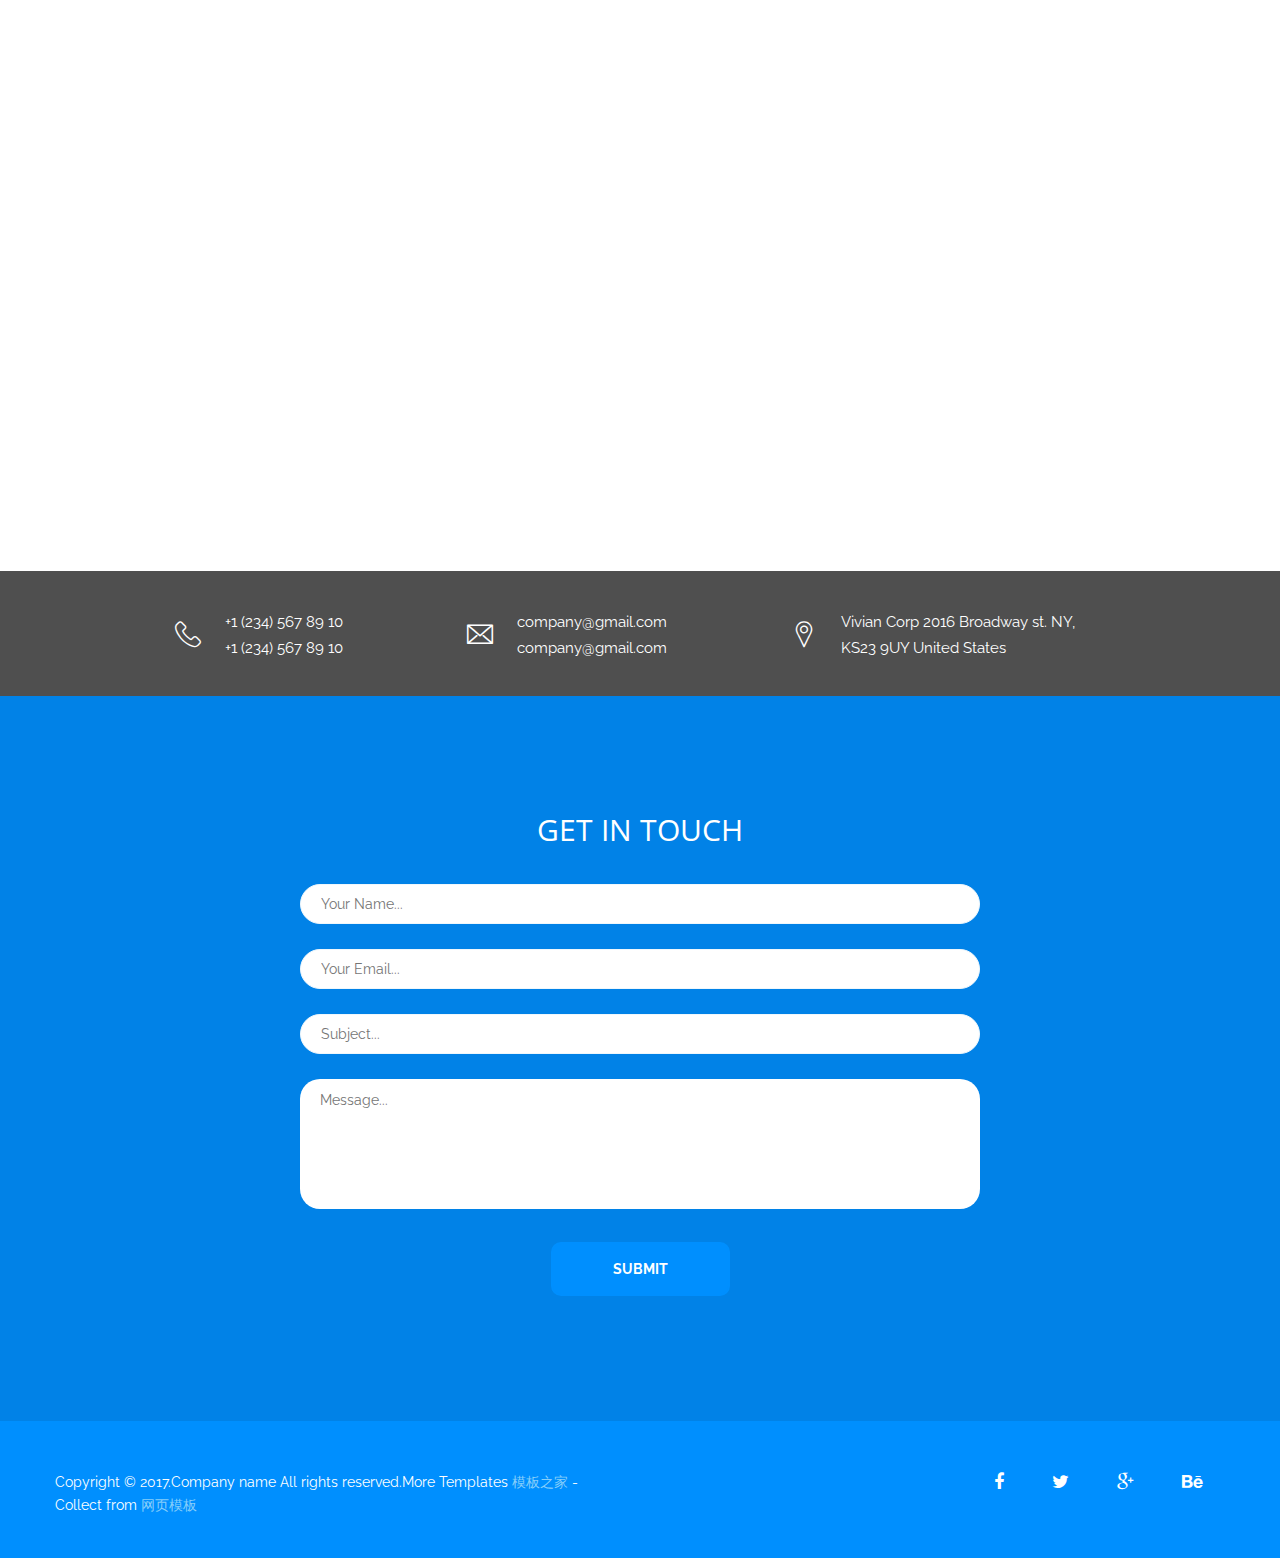
==== commit 6444c4d4: "成功修改食物栏为滚动" ====
--- a/home/index.html
+++ b/home/index.html
@@ -42,11 +42,11 @@
                             <div class="navbar-collapse collapse scroll-nav clearfix">
                                 <ul class="navigation clearfix">
                                     <li class="current"><a href="#home">首页</a></li>
-                                    <li><a href="#about">关于</a></li>
-                                    <li><a href="#location">位置</a></li>
+                                    <li><a href="#about">关于梅州</a></li>
+                                    <li><a href="#location">地理位置</a></li>
                                     <li><a href="#gallery">家乡风貌</a></li>
                                     <li><a href="#team">历史名人</a></li>
-                                    <li><a href="#place">名胜古迹</a></li>
+                                    <li><a href="#place">家乡美食</a></li>
                                     <li><a href="#contact-us">contact us</a></li>
                                 </ul>
                             </div>
@@ -831,8 +831,8 @@
     </section>
     <!--End Team Section-->
 
-    <!--Place Section-->
-    <section class="place-section" id="place" style="background-color: #f2f2f2;padding: 100px 0px 100px;">
+    <!--Food Section-->
+    <section class="food-section" id="place" style="background-color: #f2f2f2;padding: 100px 0px 100px;">
         <div class="auto-container">
             <!--Sec Title-->
             <div class="sec-title">
@@ -843,8 +843,7 @@
                 </div>
             </div>
 
-            <div class="row clearfix">
-
+            <div class="clearfix food-carousel">
                 <!--News Block-->
                 <div class="news-block col-md-4 col-sm-6 col-xs-12 wow fadeInLeft" data-wow-delay="0ms"
                      data-wow-duration="1500ms">
@@ -865,6 +864,46 @@
                         </div>
                     </div>
                 </div>
+                <!--News Block-->
+                <div class="news-block col-md-4 col-sm-6 col-xs-12 wow fadeInLeft" data-wow-delay="0ms"
+                     data-wow-duration="1500ms">
+                    <div class="inner-box">
+                        <!--Image Box-->
+                        <figure class="image-box">
+                            <a href="#"><img src="images/resource/news-1.jpg" alt=""/></a>
+                        </figure>
+                        <!--Lower Box-->
+                        <div class="lower-box">
+                            <h3><a href="#">top 10 secrets of web design</a></h3>
+                            <div class="date"> Web Design | Oct 06. 2016</div>
+                            <div class="text">Lorem ipsum dolor sit amet, iaculis lectus amet purus. Interdum cursus
+                                nullam varius sit metus lorem, luctus eius sagittis nam sed integer, phasellus enim,
+                                sapien sociosqu vitae tempus tincidunt vitae, ac risus justo praesentmorbi at......
+                            </div>
+                            <a href="#" class="read-more">Read More</a>
+                        </div>
+                    </div>
+                </div>
+                <!--News Block-->
+                <div class="news-block col-md-4 col-sm-6 col-xs-12 wow fadeInLeft" data-wow-delay="0ms"
+                     data-wow-duration="1500ms">
+                    <div class="inner-box">
+                        <!--Image Box-->
+                        <figure class="image-box">
+                            <a href="#"><img src="images/resource/news-1.jpg" alt=""/></a>
+                        </figure>
+                        <!--Lower Box-->
+                        <div class="lower-box">
+                            <h3><a href="#">top 10 secrets of web design</a></h3>
+                            <div class="date"> Web Design | Oct 06. 2016</div>
+                            <div class="text">Lorem ipsum dolor sit amet, iaculis lectus amet purus. Interdum cursus
+                                nullam varius sit metus lorem, luctus eius sagittis nam sed integer, phasellus enim,
+                                sapien sociosqu vitae tempus tincidunt vitae, ac risus justo praesentmorbi at......
+                            </div>
+                            <a href="#" class="read-more">Read More</a>
+                        </div>
+                    </div>
+                </div>
 
                 <!--News Block-->
                 <div class="news-block col-md-4 col-sm-6 col-xs-12 wow fadeInDown" data-wow-delay="0ms"
@@ -912,56 +951,7 @@
 
         </div>
     </section>
-    <!--End Place Section-->
-
-    <!--Sponsors Section-->
-    <section class="sponsors-section" style="background-image:url(images/background/1.jpg)">
-        <div class="auto-container">
-
-            <div class="sponsors-outer">
-                <ul class="sponsors-carousel">
-                    <li class="slide-item">
-                        <figure class="image-box"><a href="#"><img src="images/sponsors/1.png" alt=""></a></figure>
-                    </li>
-                    <li class="slide-item">
-                        <figure class="image-box"><a href="#"><img src="images/sponsors/2.png" alt=""></a></figure>
-                    </li>
-                    <li class="slide-item">
-                        <figure class="image-box"><a href="#"><img src="images/sponsors/3.png" alt=""></a></figure>
-                    </li>
-                    <li class="slide-item">
-                        <figure class="image-box"><a href="#"><img src="images/sponsors/4.png" alt=""></a></figure>
-                    </li>
-                    <li class="slide-item">
-                        <figure class="image-box"><a href="#"><img src="images/sponsors/5.png" alt=""></a></figure>
-                    </li>
-                    <li class="slide-item">
-                        <figure class="image-box"><a href="#"><img src="images/sponsors/6.png" alt=""></a></figure>
-                    </li>
-                    <li class="slide-item">
-                        <figure class="image-box"><a href="#"><img src="images/sponsors/1.png" alt=""></a></figure>
-                    </li>
-                    <li class="slide-item">
-                        <figure class="image-box"><a href="#"><img src="images/sponsors/2.png" alt=""></a></figure>
-                    </li>
-                    <li class="slide-item">
-                        <figure class="image-box"><a href="#"><img src="images/sponsors/3.png" alt=""></a></figure>
-                    </li>
-                    <li class="slide-item">
-                        <figure class="image-box"><a href="#"><img src="images/sponsors/4.png" alt=""></a></figure>
-                    </li>
-                    <li class="slide-item">
-                        <figure class="image-box"><a href="#"><img src="images/sponsors/5.png" alt=""></a></figure>
-                    </li>
-                    <li class="slide-item">
-                        <figure class="image-box"><a href="#"><img src="images/sponsors/6.png" alt=""></a></figure>
-                    </li>
-                </ul>
-            </div>
-
-        </div>
-    </section>
-    <!--End Sponsors Section-->
+    <!--End Food Section-->
 
     <div class="footer">
         <!--Contact Section-->
@@ -1108,10 +1098,6 @@
 <script src="js/jquery.scrollTo.js"></script>
 <script src="js/validate.js"></script>
 
-<!---<script src="http://ditu.google.cn/maps/api/js?key=AIzaSyD39_Mb1wKUcuRD-0KPmQT6SQHhEMVX1O0"></script>
-<script src="js/map-script.js"></script>--->
-<!--End Google Map APi-->
-
 <script src="js/script.js"></script>
 </body>
 </html>
--- a/home/css/style.css
+++ b/home/css/style.css
@@ -920,7 +920,7 @@
 	height:100%;
 	color:#008ffe;
 	padding:125px 0px 115px 0px;
-	background-color: rgba(255,255,255,0.70);
+	background-color: rgba(255, 255, 255, 0.60);
 	transition: all 500ms ease;
 	-webkit-transition: all 500ms ease;
 	-ms-transition: all 500ms ease;
@@ -1385,7 +1385,7 @@
 /*** 
 
 ====================================================================
-	News Section
+	Food Section
 ====================================================================
 
 ***/
@@ -1393,6 +1393,7 @@
 .news-block{
 	position: relative;
 	margin-bottom: 40px;
+	width: 300px;
 }
 
 .news-block .inner-box{
@@ -1449,60 +1450,8 @@
 	color: #008ffe;
 }
 
-/*** 
-
-====================================================================
-	Sponsors Section
-====================================================================
-
-***/
-
-.sponsors-section{
-	position:relative;
-	padding:120px 0px;
-	color:#ffffff;
-	text-align:center;
-	background-size:cover;
-	background-attachment:fixed;
-	background-repeat:no-repeat;
-	background-position:center center;
-}
-
-.sponsors-section:before{
-	position: absolute;
-	content: '';
-	left: 0px;
-	top: 0px;
-	width: 100%;
-	height: 100%;
-	display: block;
-	background-color: rgba(255,255,255,0.70);
-}
-
-.sponsors-section .auto-container{
-	position:relative;
-	z-index:1;	
-}
-
-.sponsors-section .slide-item img{
-	opacity:0.80;
-    width: auto;
-	max-width:100%;
-	display:inline-block;
-	border:2px solid transparent;
-	transition:all 0.3s ease;
-	-moz-transition:all 0.3s ease;
-	-webkit-transition:all 0.3s ease;
-	-ms-transition:all 0.3s ease;
-	-o-transition:all 0.3s ease;
-}
-
-.sponsors-section .slide-item img:hover{
-	opacity:1;
-}
-
-.sponsors-section .owl-controls{
-	display:none !important;
+.food-section .owl-controls {
+	display: block !important;
 }
 
 /*** 
@@ -1694,6 +1643,111 @@
 	margin-bottom:80px;
 }
 
+.fact-counter-column {
+	position: relative;
+	background-attachment: fixed;
+	background-position: center center;
+	background-repeat: no-repeat;
+	background-size: cover;
+	padding: 120px 0px 80px 0px;
+}
+
+.fact-counter-column:before {
+	position: absolute;
+	content: '';
+	left: 0px;
+	top: 0px;
+	width: 100%;
+	height: 100%;
+	display: block;
+	background-color: rgba(255, 255, 255, 0.70);
+}
+
+.fact-counter {
+	position: relative;
+	color: #103d68;
+	margin: 0 auto;
+}
+
+.fact-counter .row {
+	margin: 0px -50px;
+}
+
+.fact-counter .column {
+	position: relative;
+	z-index: 5;
+	padding: 0px 50px;
+	margin-bottom: 40px;
+}
+
+.fun-fact-section.style-two .fact-counter .column {
+	padding-left: 0px;
+}
+
+.fact-counter .column .inner {
+	position: relative;
+	text-align: center;
+	padding: 30px 15px;
+	border-radius: 10px;
+	background-color: #ffffff;
+}
+
+.fact-counter .column .inner .icon {
+	position: relative;
+	color: #008ffe;
+	font-size: 36px;
+	margin-bottom: 15px;
+	margin-bottom: 18px;
+	display: inline-block;
+}
+
+.fact-counter .count-outer {
+	position: relative;
+	font-size: 50px;
+	line-height: 1em;
+	font-weight: 600;
+	margin: 0px 0px;
+}
+
+.fact-counter .count-outer .count-text {
+	position: relative;
+	font-weight: 300;
+	color: #4f4f4f;
+	font-size: 50px;
+}
+
+.fact-counter .column .counter-title {
+	position: relative;
+	font-size: 17px;
+	font-weight: 700;
+	color: #008ffe;
+	margin-top: 20px;
+	text-transform: uppercase;
+}
+
+.fact-counter.style-two .column .inner {
+	background: none;
+	padding-bottom: 0px;
+}
+
+.fact-counter.style-two .column .progress-box {
+	margin-bottom: 0px;
+}
+
+.fact-counter.style-two .column .cartegory {
+	color: #4f4f4f;
+	font-size: 17px;
+	text-align: center;
+	font-weight: 700;
+	margin-top: 20px;
+	text-transform: uppercase;
+}
+
+.fact-counter.style-two .column .percentage {
+	color: #4f4f4f;
+	font-size: 50px;
+	font-weight: 300;
+}
 /*** 
 
 ====================================================================
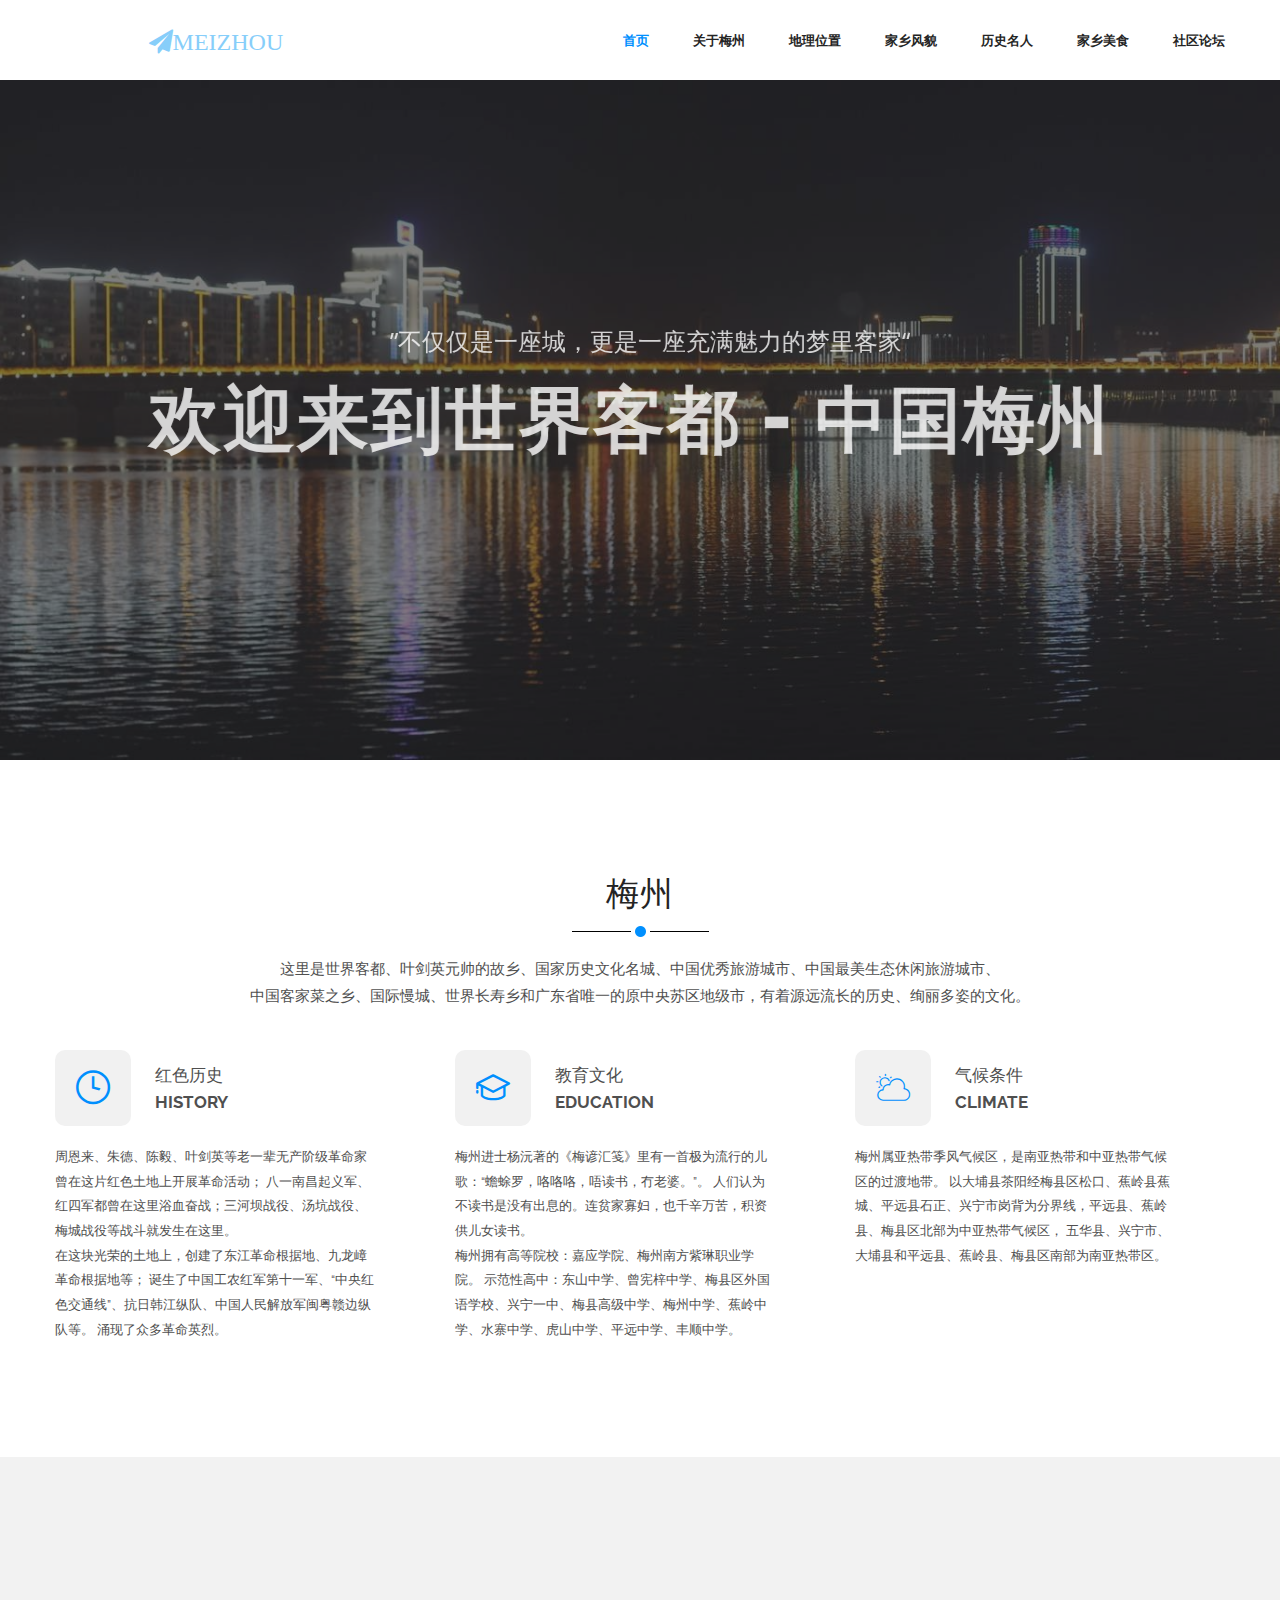
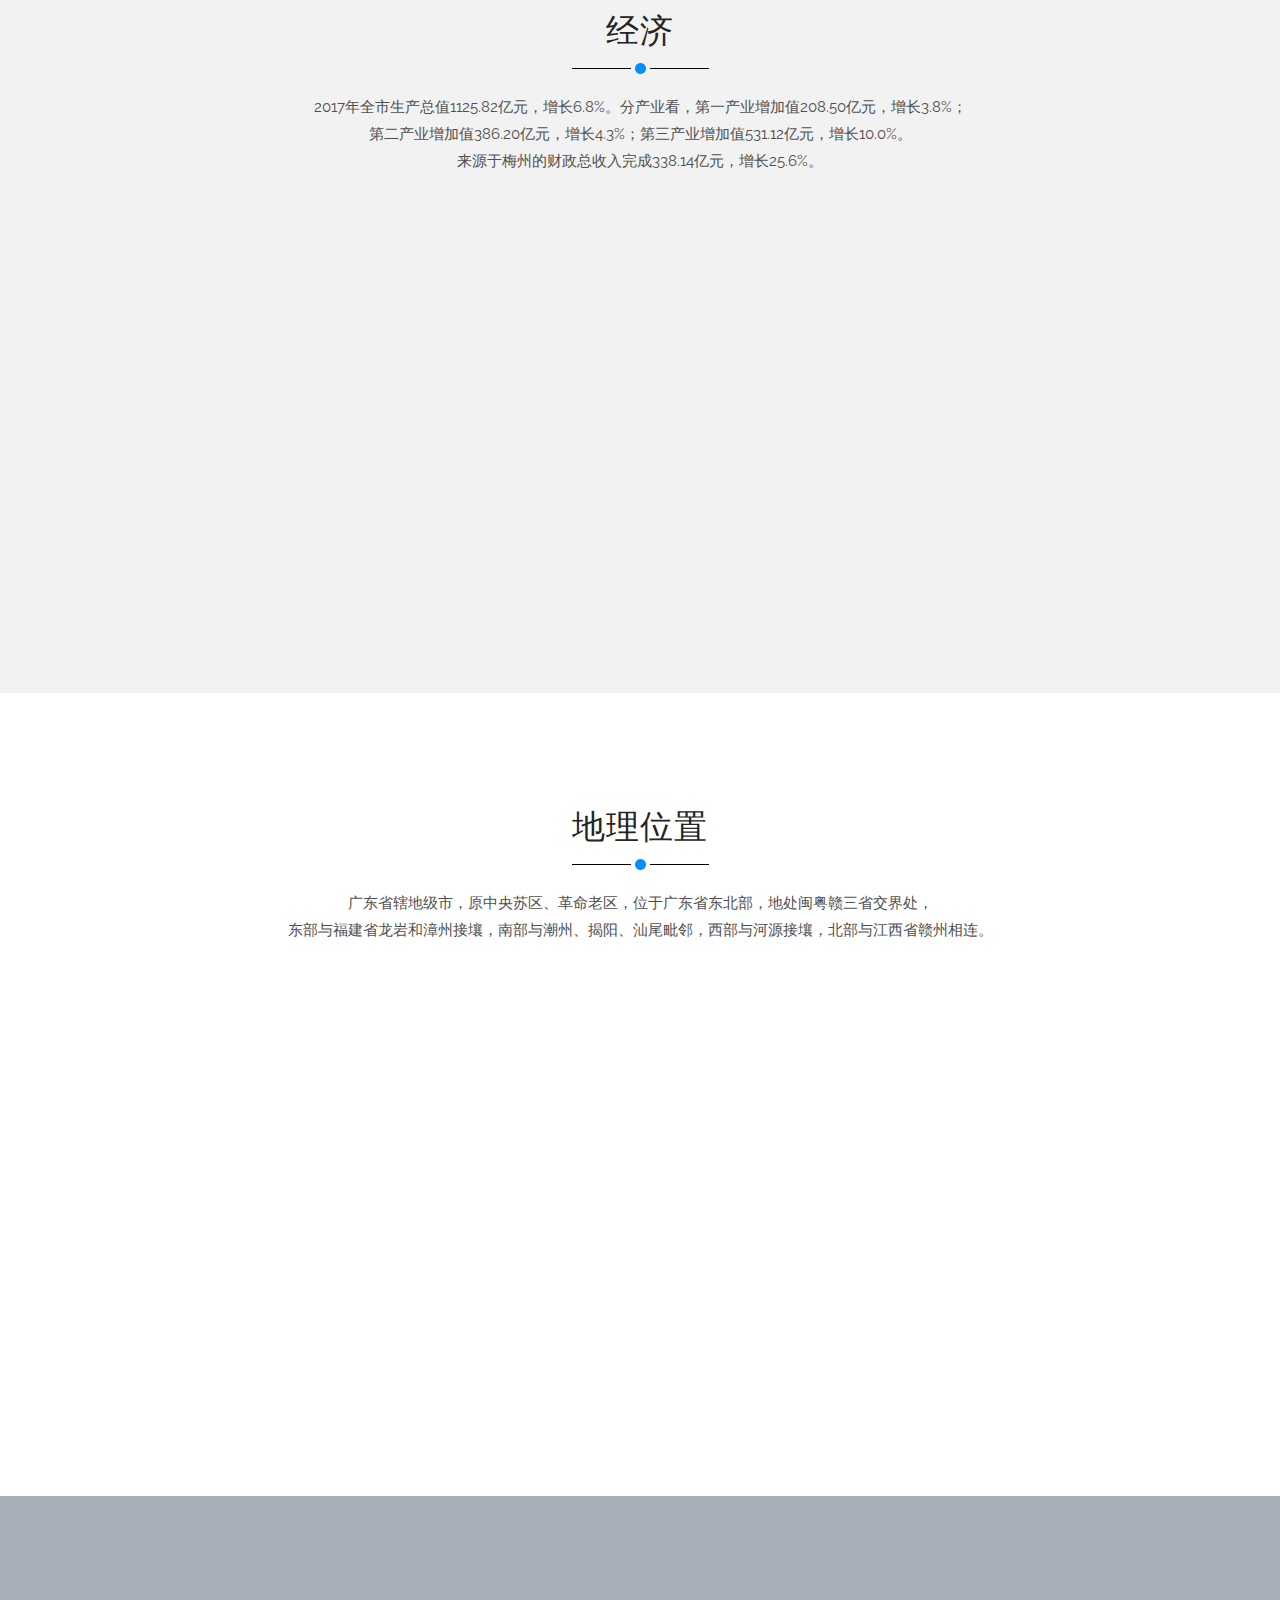
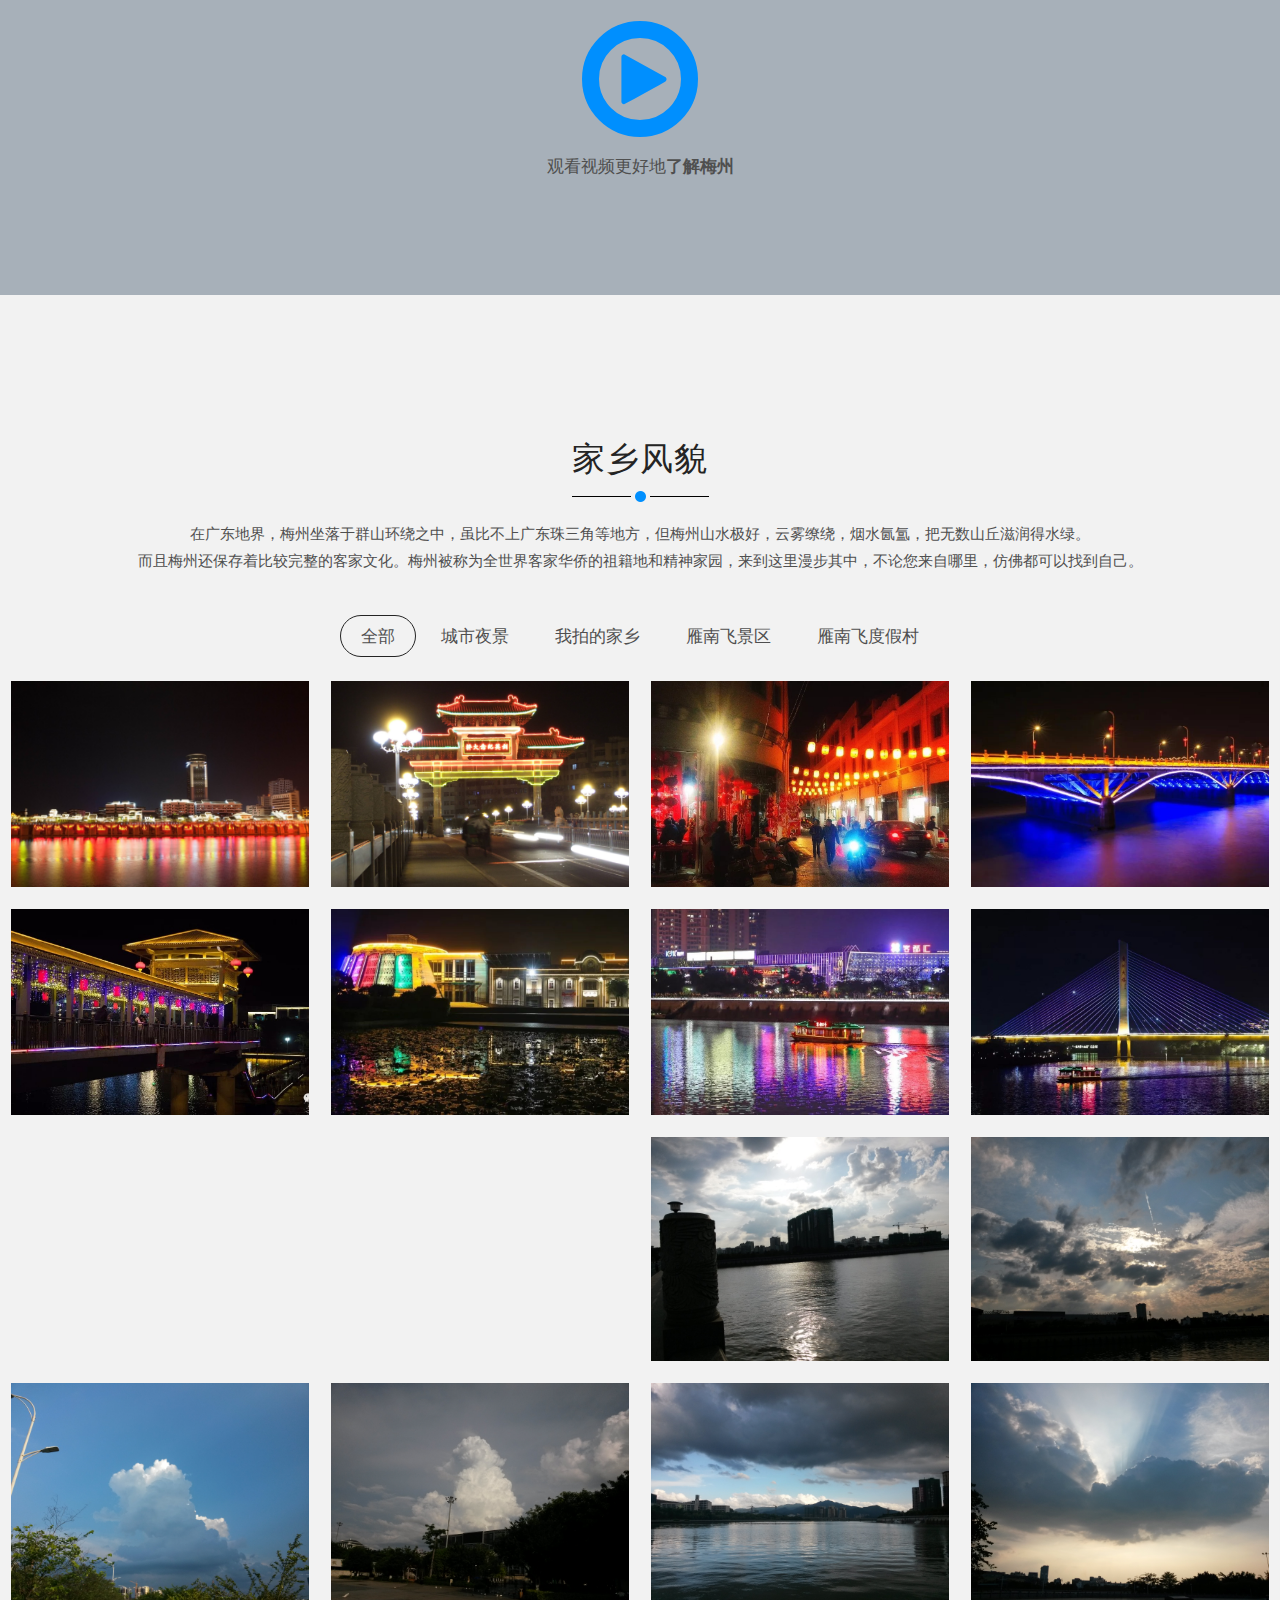
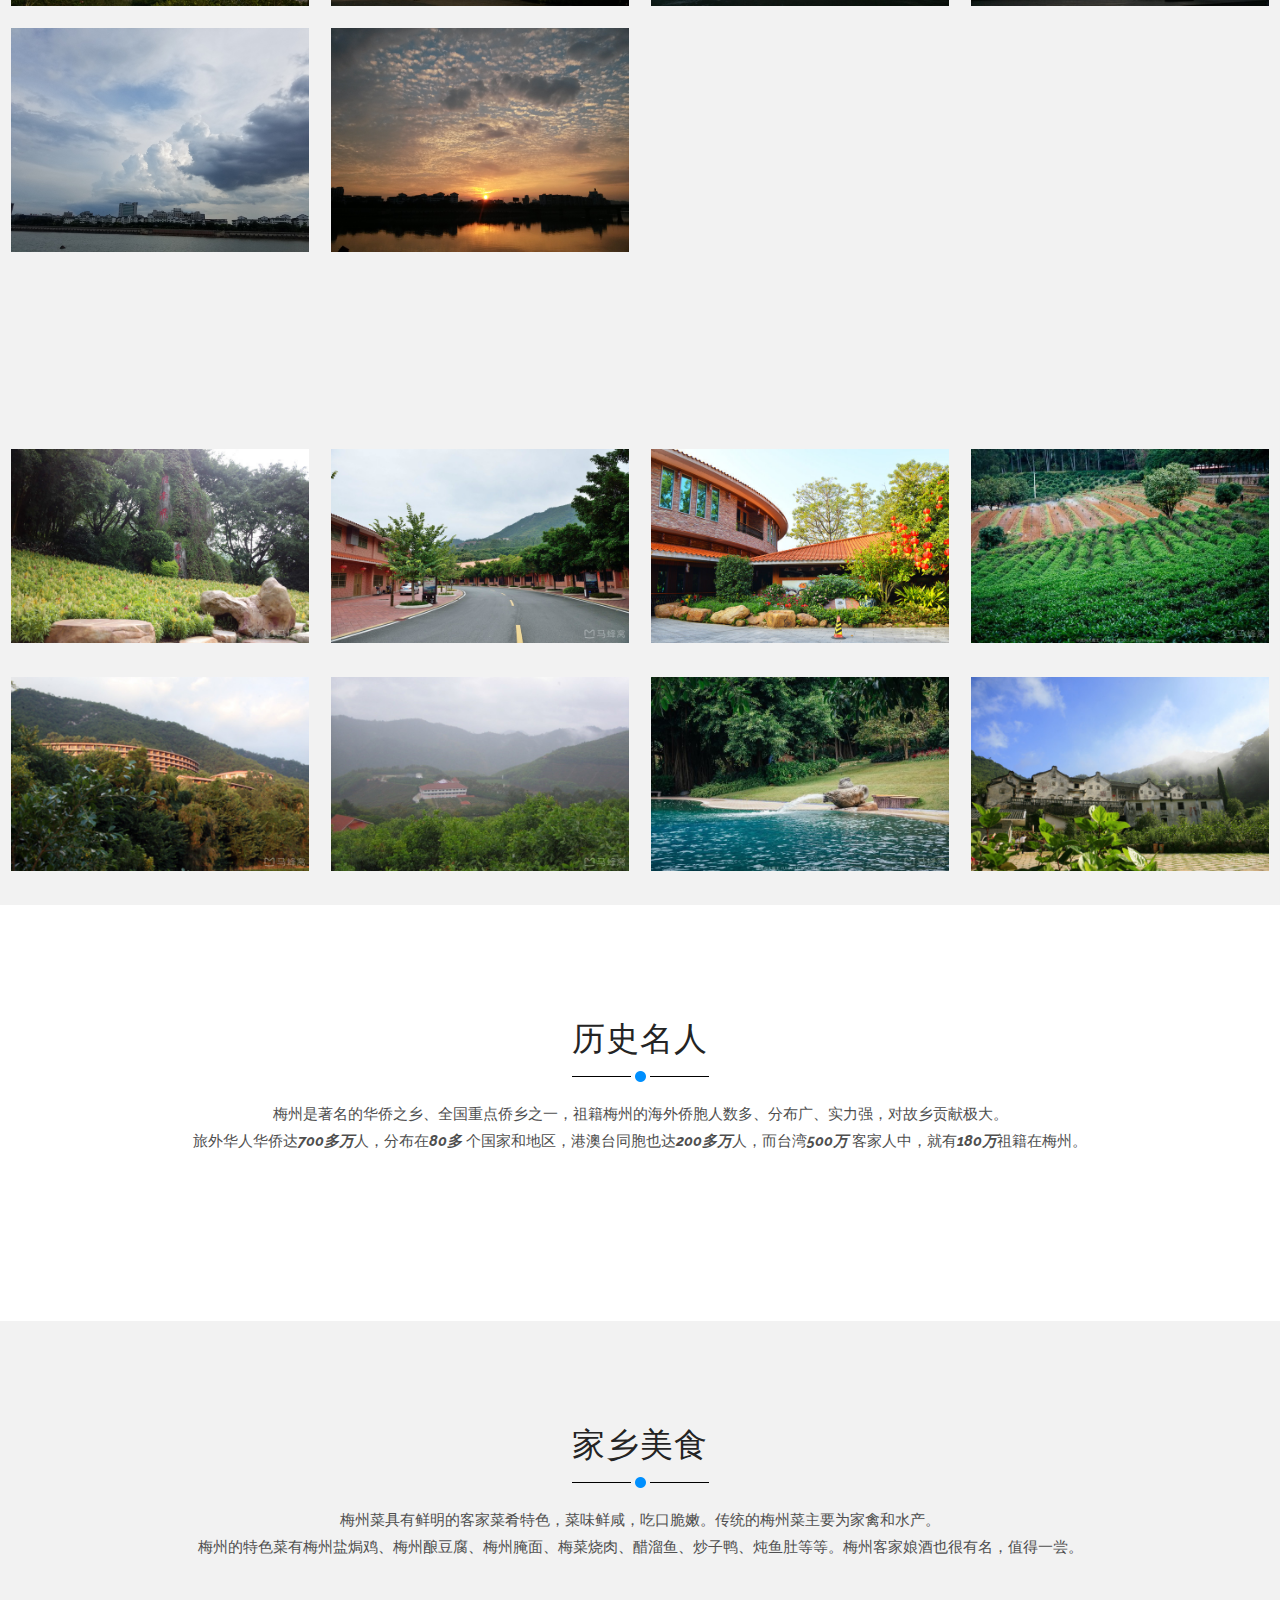
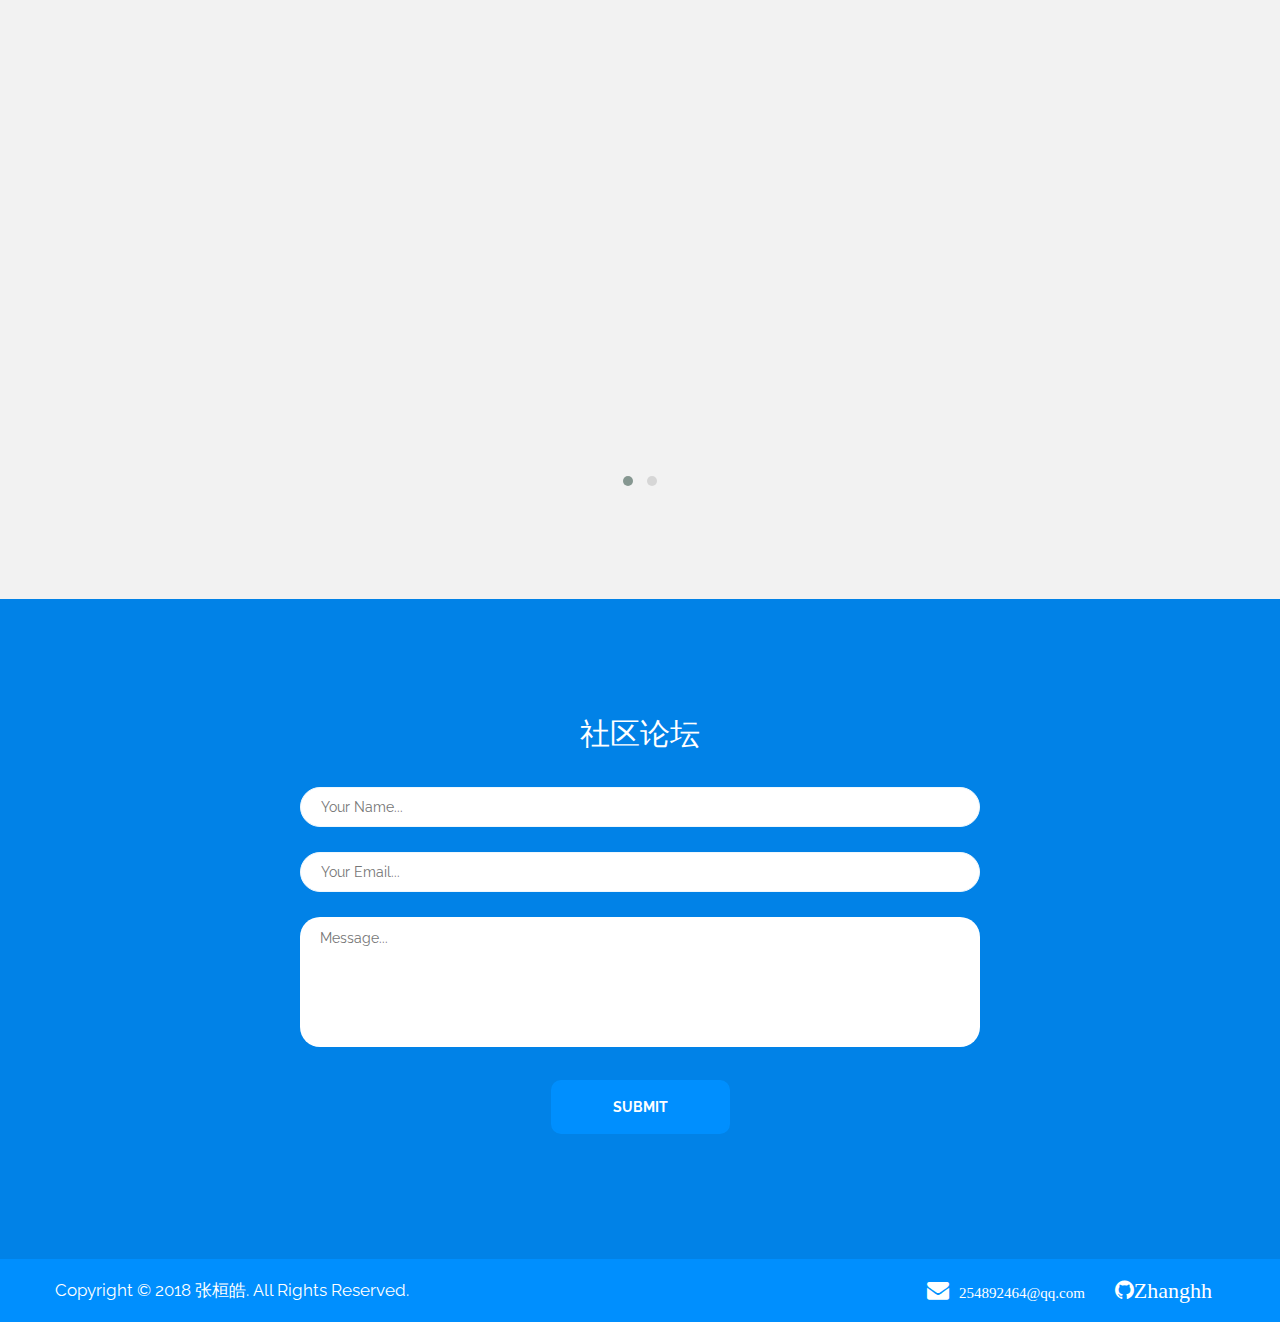
==== commit d2049e23: "微改" ====
--- a/home/index.html
+++ b/home/index.html
@@ -8,9 +8,10 @@
     <link href="css/revolution-slider.css" rel="stylesheet">
     <link href="css/style.css" rel="stylesheet">
     <!--Favicon-->
-    <link rel="shortcut icon" href="images/favicon.ico" type="image/x-icon">
-    <link rel="icon" href="images/favicon.ico" type="image/x-icon">
-    <script type="text/javascript" src="https://webapi.amap.com/maps?v=1.4.10&key=bdb31187dc5328a6a1d52f1b48d425b3"></script>
+    <link rel="shortcut icon" href="images/icons/favicon.ico" type="image/x-icon">
+    <link rel="icon" href="images/icons/favicon.ico" type="image/x-icon">
+    <script type="text/javascript"
+            src="https://webapi.amap.com/maps?v=1.4.10&key=bdb31187dc5328a6a1d52f1b48d425b3"></script>
 </head>
 <body>
 <div class="page-wrapper">
@@ -46,8 +47,8 @@
                                     <li><a href="#location">地理位置</a></li>
                                     <li><a href="#gallery">家乡风貌</a></li>
                                     <li><a href="#team">历史名人</a></li>
-                                    <li><a href="#place">家乡美食</a></li>
-                                    <li><a href="#contact-us">contact us</a></li>
+                                    <li><a href="#food">家乡美食</a></li>
+                                    <li><a href="#bbs">社区论坛</a></li>
                                 </ul>
                             </div>
                         </nav><!-- Main Menu End-->
@@ -111,7 +112,6 @@
                              data-endelementdelay="0.3"
                              data-endspeed="1200"
                              data-endeasing="Power4.easeIn"><h2>中国客家博物馆</h2></div>
-
                         <div class="tp-caption sfr sfb tp-resizeme"
                              data-x="center" data-hoffset="0"
                              data-y="center" data-voffset="-80"
@@ -126,9 +126,7 @@
                              data-endeasing="Power4.easeIn">
                             <div class="text">”中国国内唯一收藏、研究、展示、传承客家文化的专题博物馆“</div>
                         </div>
-
                     </li>
-
                     <li data-transition="fade" data-slotamount="1" data-masterspeed="1000"
                         data-thumb="images/main-slider/image-1.jpg" data-saveperformance="off"
                         data-title="Awesome Title Here">
@@ -162,11 +160,8 @@
                              data-endeasing="Power4.easeIn">
                             <div class="text">“广东名校，我的母校——东山中学的前身”</div>
                         </div>
-
                     </li>
-
                 </ul>
-
                 <div class="tp-bannertimer"></div>
             </div>
         </div>
@@ -232,27 +227,24 @@
         </div>
     </section>
     <!--About Section-->
-
     <!--Progress Section-->
-    <section class="progress-section">
+    <section class="economic-section">
         <div class="auto-container">
             <!--Sec Title-->
             <div class="sec-title">
                 <h2>经济</h2>
                 <div class="separator"></div>
                 <div class="text">
-                    2017年全市生产总值1125.82亿元，增长6.8%。分产业看，第一产业增加值208.50亿元，增长3.8%；<br />
-                    第二产业增加值386.20亿元，增长4.3%；第三产业增加值531.12亿元，增长10.0%。<br />
+                    2017年全市生产总值1125.82亿元，增长6.8%。分产业看，第一产业增加值208.50亿元，增长3.8%；<br/>
+                    第二产业增加值386.20亿元，增长4.3%；第三产业增加值531.12亿元，增长10.0%。<br/>
                     来源于梅州的财政总收入完成338.14亿元，增长25.6%。
                 </div>
             </div>
             <!--End Sec Title-->
             <div class="row clearfix">
-
-                <!--Progress Levels-->
+                <!--Economic Levels-->
                 <div class="fact-counter style-two">
                     <div class="row clearfix">
-
                         <!--Column-->
                         <div class="column counter-column wow fadeIn col-md-3 col-sm-6 col-xs-12">
                             <div class="inner">
@@ -261,8 +253,7 @@
                                     <span class="percentage">%</span>
                                 </div>
                             </div>
-                            <!--Skill Box-->
-                            <div class="progress-box wow fadeIn" data-wow-delay="100ms" data-wow-duration="1500ms">
+                            <div class="progress-box wow fadeIn" data-wow-delay="50ms" data-wow-duration="1500ms">
                                 <div class="inner">
                                     <div class="bar">
                                         <div class="bar-innner">
@@ -271,10 +262,8 @@
                                     </div>
                                 </div>
                             </div>
-                            <!--cartegory-->
                             <div class="cartegory">生产总值增长</div>
                         </div>
-
                         <!--Column-->
                         <div class="column counter-column wow fadeIn col-md-3 col-sm-6 col-xs-12">
                             <div class="inner">
@@ -283,7 +272,6 @@
                                     <span class="percentage">%</span>
                                 </div>
                             </div>
-                            <!--Skill Box-->
                             <div class="progress-box wow fadeIn" data-wow-delay="50ms" data-wow-duration="1500ms">
                                 <div class="inner">
                                     <div class="bar">
@@ -293,10 +281,8 @@
                                     </div>
                                 </div>
                             </div>
-                            <!--cartegory-->
                             <div class="cartegory">第一产业</div>
                         </div>
-
                         <!--Column-->
                         <div class="column counter-column wow fadeIn col-md-3 col-sm-6 col-xs-12">
                             <div class="inner">
@@ -305,8 +291,7 @@
                                     <span class="percentage">%</span>
                                 </div>
                             </div>
-                            <!--Skill Box-->
-                            <div class="progress-box wow fadeIn" data-wow-delay="100ms" data-wow-duration="1500ms">
+                            <div class="progress-box wow fadeIn" data-wow-delay="50ms" data-wow-duration="1500ms">
                                 <div class="inner">
                                     <div class="bar">
                                         <div class="bar-innner">
@@ -315,10 +300,8 @@
                                     </div>
                                 </div>
                             </div>
-                            <!--cartegory-->
                             <div class="cartegory">第二产业</div>
                         </div>
-
                         <!--Column-->
                         <div class="column counter-column wow fadeIn col-md-3 col-sm-6 col-xs-12">
                             <div class="inner">
@@ -327,8 +310,7 @@
                                     <span class="percentage">%</span>
                                 </div>
                             </div>
-                            <!--Skill Box-->
-                            <div class="progress-box wow fadeIn" data-wow-delay="150ms" data-wow-duration="1500ms">
+                            <div class="progress-box wow fadeIn" data-wow-delay="50ms" data-wow-duration="1500ms">
                                 <div class="inner">
                                     <div class="bar">
                                         <div class="bar-innner">
@@ -337,28 +319,15 @@
                                     </div>
                                 </div>
                             </div>
-                            <!--cartegory-->
                             <div class="cartegory">第三产业</div>
                         </div>
 
                     </div>
                 </div>
-
-
-                <!--Skill Box
-                <div class="progress-box wow fadeIn" data-wow-delay="0ms" data-wow-duration="0ms">
-                    <div class="inner">
-                        <div class="bar">
-                            <div class="bar-innner"><div class="bar-fill" data-percent="50"></div></div>
-                        </div>
-                    </div>
-                </div>-->
-
             </div>
         </div>
     </section>
     <!--Progress Section-->
-
     <!--Location Section-->
     <section class="location-section" id="location">
         <div class="auto-container">
@@ -396,16 +365,14 @@
         </script>
     </section>
     <!--Location Section-->
-
     <!--Video Section-->
     <section class="video-section" style="background-image: url(images/background/1.jpg)">
         <a class="lightbox-image play-link" href="./video/intro.mp4">
             <div class="icon-box"><span class="flaticon-arrows-2"></span></div>
-            <h3>观看视频更多地<span>了解梅州</span></h3>
+            <h3>观看视频更好地<span>了解梅州</span></h3>
         </a>
     </section>
     <!--End Video Section-->
-
     <!--Gallery Section-->
     <section class="gallery-section" id="gallery">
         <div class="auto-container">
@@ -413,16 +380,14 @@
                 <h2>家乡风貌</h2>
                 <div class="separator"></div>
                 <div class="text">在广东地界，梅州坐落于群山环绕之中，虽比不上广东珠三角等地方，但梅州山水极好，云雾缭绕，烟水氤氲，把无数山丘滋润得水绿。
-                    <br />而且梅州还保存着比较完整的客家文化。梅州被称为全世界客家华侨的祖籍地和精神家园，来到这里漫步其中，不论您来自哪里，仿佛都可以找到自己。
+                    <br/>而且梅州还保存着比较完整的客家文化。梅州被称为全世界客家华侨的祖籍地和精神家园，来到这里漫步其中，不论您来自哪里，仿佛都可以找到自己。
                 </div>
             </div>
         </div>
         <!--Sortable Masonry-->
         <div class="sortable-masonry">
-
             <!--Filter-->
             <div class="filters clearfix">
-
                 <ul class="filter-tabs filter-btns clearfix">
                     <li class="active filter" data-role="button" data-filter="all"><span class="txt">全部</span></li>
                     <li class="filter" data-role="button" data-filter=".citynights"><span class="txt">城市夜景</span></li>
@@ -436,7 +401,8 @@
                     <div class="col-lg-3 col-md-4 col-sm-6 col-xs-12 gallery-item mix mix_all citynights">
                         <div class="inner-box">
                             <figure class="image-box">
-                                <a href="./images/gallery/citynights/1.jpg" data-fancybox-group="portfolio-gallery"
+                                <a href="./images/gallery/citynights/1.jpg"
+                                   data-fancybox-group="portfolio-gallery s-gallery"
                                    class="lightbox-image" title="梅江夜景">
                                     <img src="images/gallery/citynights/1.jpg" data-toggle="tooltip" title="点击放大"
                                          alt=""></a>
@@ -748,8 +714,7 @@
             <!--End Sortable Masonry-->
         </div>
     </section>
-
-    <!--Team Section-->
+    <!--People Section-->
     <section class="people-section" id="team">
         <div class="auto-container">
             <!--Sec Title-->
@@ -763,15 +728,13 @@
                     客家人中，就有<em style="font-weight: bolder">180万</em>祖籍在梅州。
                 </div>
             </div>
-
             <div class="row">
-
-                <!--Team Member-->
+                <!--Member-->
                 <div class="team-member col-md-4 col-sm-6 col-xs-12 wow fadeInLeft" data-wow-delay="0ms"
                      data-wow-duration="1500ms">
                     <div class="inner-box">
                         <figure class="image-box">
-                            <img src="images/resource/team-1.jpg" alt=""/>
+                            <img src="images/resource/people-1.jpg" alt=""/>
                             <!--Overlay Box-->
                             <div class="overlay-box">
                                 <h4>黄遵宪</h4>
@@ -785,13 +748,12 @@
                         </figure>
                     </div>
                 </div>
-
-                <!--Team Member-->
+                <!--Member-->
                 <div class="team-member col-md-4 col-sm-6 col-xs-12 wow fadeInDown" data-wow-delay="0ms"
                      data-wow-duration="1500ms">
                     <div class="inner-box">
                         <figure class="image-box">
-                            <img src="images/resource/team-2.jpg" alt=""/>
+                            <img src="images/resource/people-2.jpg" alt=""/>
                             <!--Overlay Box-->
                             <div class="overlay-box">
                                 <h4>叶剑英</h4>
@@ -804,13 +766,12 @@
                         </figure>
                     </div>
                 </div>
-
-                <!--Team Member-->
+                <!--Member-->
                 <div class="team-member col-md-4 col-sm-6 col-xs-12 wow fadeInRight" data-wow-delay="0ms"
                      data-wow-duration="1500ms">
                     <div class="inner-box">
                         <figure class="image-box">
-                            <img src="images/resource/team-3.jpg" alt=""/>
+                            <img src="images/resource/people-3.jpg" alt=""/>
                             <!--Overlay Box-->
                             <div class="overlay-box">
                                 <h4>张弼士</h4>
@@ -825,224 +786,194 @@
                 </div>
 
             </div>
-
         </div>
-
     </section>
-    <!--End Team Section-->
-
+    <!--End People Section-->
     <!--Food Section-->
-    <section class="food-section" id="place" style="background-color: #f2f2f2;padding: 100px 0px 100px;">
+    <section class="food-section" id="food" style="background-color: #f2f2f2;padding: 100px 0 100px;">
         <div class="auto-container">
             <!--Sec Title-->
             <div class="sec-title">
-                <h2>Blog</h2>
+                <h2>家乡美食</h2>
                 <div class="separator"></div>
-                <div class="text">Lorem ipsum dolor sit amet, tempus lorem nascetur donec libero vel, pellen- <br>
-                    tesque vulputate etest volutpat vivamus.
-                </div>
-            </div>
-
+                <div class="text">梅州菜具有鲜明的客家菜肴特色，菜味鲜咸，吃口脆嫩。传统的梅州菜主要为家禽和水产。<br/>
+                    梅州的特色菜有梅州盐焗鸡、梅州酿豆腐、梅州腌面、梅菜烧肉、醋溜鱼、炒子鸭、炖鱼肚等等。梅州客家娘酒也很有名，值得一尝。
+                </div>
+            </div>
             <div class="clearfix food-carousel">
-                <!--News Block-->
-                <div class="news-block col-md-4 col-sm-6 col-xs-12 wow fadeInLeft" data-wow-delay="0ms"
-                     data-wow-duration="1500ms">
+                <!--Block-->
+                <div class="news-block col-md-4 col-sm-6 col-xs-12 wow fadeInDown" data-wow-delay="50ms"
+                     data-wow-duration="1700ms">
                     <div class="inner-box">
                         <!--Image Box-->
                         <figure class="image-box">
-                            <a href="#"><img src="images/resource/news-1.jpg" alt=""/></a>
+                            <a href="images/resource/kejianiangjiu.jpg" data-fancybox-group="food-gallery"
+                               class="lightbox-image" title="客家娘酒">
+                                <img src="images/resource/kejianiangjiu.jpg" alt=""/></a>
                         </figure>
                         <!--Lower Box-->
                         <div class="lower-box">
-                            <h3><a href="#">top 10 secrets of web design</a></h3>
-                            <div class="date"> Web Design | Oct 06. 2016</div>
-                            <div class="text">Lorem ipsum dolor sit amet, iaculis lectus amet purus. Interdum cursus
-                                nullam varius sit metus lorem, luctus eius sagittis nam sed integer, phasellus enim,
-                                sapien sociosqu vitae tempus tincidunt vitae, ac risus justo praesentmorbi at......
-                            </div>
-                            <a href="#" class="read-more">Read More</a>
-                        </div>
-                    </div>
-                </div>
-                <!--News Block-->
-                <div class="news-block col-md-4 col-sm-6 col-xs-12 wow fadeInLeft" data-wow-delay="0ms"
-                     data-wow-duration="1500ms">
+                            <h3><a href="images/resource/kejianiangjiu.jpg" data-fancybox-group="foods-gallery"
+                                   class="lightbox-image" title="客家娘酒">客家娘酒</a></h3>
+                            <div class="date">“酒气清香，其价又廉，不时需之”</div>
+                            <div class="text">客家娘酒是我国最古老的酒种，已有五千年历史。
+                                是一种采用糯米酿造的甜酒，呈红褐色，酒精度较低，约15度，但也要适量饮用。
+                                客家地区几乎每家都能自行酿制。冬季特别适合喝，可以活血驱寒。
+                            </div>
+                            <a href="https://baike.baidu.com/item/%E6%A2%85%E5%B7%9E%E5%AE%A2%E5%AE%B6%E5%A8%98%E9%85%92"
+                               class="read-more" target="_blank">了解更多</a>
+                        </div>
+                    </div>
+                </div>
+                <!--Block-->
+                <div class="news-block col-md-4 col-sm-6 col-xs-12 wow fadeInDown" data-wow-delay="50ms"
+                     data-wow-duration="1700ms">
                     <div class="inner-box">
                         <!--Image Box-->
                         <figure class="image-box">
-                            <a href="#"><img src="images/resource/news-1.jpg" alt=""/></a>
+                            <a href="images/resource/yanmian.jpg" data-fancybox-group="food-gallery"
+                               class="lightbox-image" title="梅州腌面 + 三及第汤">
+                                <img src="images/resource/yanmian.jpg" alt=""/></a>
                         </figure>
                         <!--Lower Box-->
                         <div class="lower-box">
-                            <h3><a href="#">top 10 secrets of web design</a></h3>
-                            <div class="date"> Web Design | Oct 06. 2016</div>
-                            <div class="text">Lorem ipsum dolor sit amet, iaculis lectus amet purus. Interdum cursus
-                                nullam varius sit metus lorem, luctus eius sagittis nam sed integer, phasellus enim,
-                                sapien sociosqu vitae tempus tincidunt vitae, ac risus justo praesentmorbi at......
-                            </div>
-                            <a href="#" class="read-more">Read More</a>
-                        </div>
-                    </div>
-                </div>
-                <!--News Block-->
-                <div class="news-block col-md-4 col-sm-6 col-xs-12 wow fadeInLeft" data-wow-delay="0ms"
-                     data-wow-duration="1500ms">
+                            <h3><a href="images/resource/yanmian.jpg" data-fancybox-group="foods-gallery"
+                                   class="lightbox-image" title="梅州腌面 + 三及第汤">梅州腌面 + 三及第汤</a></h3>
+                            <div class="date">“梅州人早餐宵夜的代名词”</div>
+                            <div class="text">最地道的吃法是将面和汤分开。细细的面条上，是炸好的金黄色的蒜茸，底下有事先放好的佐料，拌好即食。吸溜一口，面条筋道又爽口，香气十足。<br/>
+                                每家腌面店的桌上都放有梅州的特产蒜茸辣椒酱，辣中带酸甜，非常辣，最好简单尝一点再添加。<br/>
+                                吃腌面一般不会少了汤的。最常见的就是三及第汤和肉丸汤。所谓的“三及第”是猪肉、粉肠、猪肝汤，一般汤里都加绿色的枸杞叶，鲜浓甘醇，非常好喝。<br/>
+                            </div>
+                            <a href="https://baike.baidu.com/item/%E6%A2%85%E5%B7%9E%E8%85%8C%E9%9D%A2/12811371"
+                               class="read-more" target="_blank">了解更多</a>
+                        </div>
+                    </div>
+                </div>
+                <!--Block-->
+                <div class="news-block col-md-4 col-sm-6 col-xs-12 wow fadeInDown" data-wow-delay="50ms"
+                     data-wow-duration="1700ms">
                     <div class="inner-box">
                         <!--Image Box-->
                         <figure class="image-box">
-                            <a href="#"><img src="images/resource/news-1.jpg" alt=""/></a>
+                            <a href="images/resource/yanjuji.jpg" data-fancybox-group="food-gallery"
+                               class="lightbox-image" title="梅州盐焗鸡">
+                                <img src="images/resource/yanjuji.jpg" alt=""/></a>
                         </figure>
                         <!--Lower Box-->
                         <div class="lower-box">
-                            <h3><a href="#">top 10 secrets of web design</a></h3>
-                            <div class="date"> Web Design | Oct 06. 2016</div>
-                            <div class="text">Lorem ipsum dolor sit amet, iaculis lectus amet purus. Interdum cursus
-                                nullam varius sit metus lorem, luctus eius sagittis nam sed integer, phasellus enim,
-                                sapien sociosqu vitae tempus tincidunt vitae, ac risus justo praesentmorbi at......
-                            </div>
-                            <a href="#" class="read-more">Read More</a>
-                        </div>
-                    </div>
-                </div>
-
-                <!--News Block-->
-                <div class="news-block col-md-4 col-sm-6 col-xs-12 wow fadeInDown" data-wow-delay="0ms"
-                     data-wow-duration="1500ms">
+                            <h3><a href="images/resource/yanjuji.jpg" data-fancybox-group="foods-gallery"
+                                   class="lightbox-image" title="梅州盐焗鸡">梅州盐焗鸡</a></h3>
+                            <div class="date">“皮脆肉嫩，味香浓郁，骨肉鲜香”</div>
+                            <div class="text">
+                                梅州盐焗鸡选取当地嫩鸡，宰杀后凉干，抹少许食油用纸将整只鸡严实包好，埋进炒过的热盐堆中，用文火焗着半小时，之后撕成条状装盘，再浇麻油后就可以吃了。<br/>
+                                盐焗鸡有三种做法：盐焗法、水焗法、气焗法。盐焗鸡含有大量钙、镁等微量元素。因此，盐焗鸡不但是一美味，而且十分健康，对人体大有好处。有温中益气，补精添髓，补虚益智的作用。
+                            </div>
+                            <a href="https://baike.baidu.com/item/%E6%A2%85%E5%B7%9E%E7%9B%90%E7%84%97%E9%B8%A1"
+                               class="read-more" target="_blank">了解更多</a>
+                        </div>
+                    </div>
+                </div>
+                <!--Block-->
+                <div class="news-block col-md-4 col-sm-6 col-xs-12 wow fadeInDown" data-wow-delay="50ms"
+                     data-wow-duration="1700ms">
                     <div class="inner-box">
                         <!--Image Box-->
                         <figure class="image-box">
-                            <a href="#"><img src="images/resource/news-2.jpg" alt=""/></a>
+                            <a href="images/resource/meicaikourou.jpg" data-fancybox-group="food-gallery"
+                               class="lightbox-image" title="梅菜扣肉">
+                                <img src="images/resource/meicaikourou.jpg" alt=""/></a>
                         </figure>
                         <!--Lower Box-->
                         <div class="lower-box">
-                            <h3><a href="#"> the evolution of political logos</a></h3>
-                            <div class="date"> Web Design | Oct 06. 2016</div>
-                            <div class="text">Lorem ipsum dolor sit amet, iaculis lectus amet purus. Interdum cursus
-                                nullam varius sit metus lorem, luctus eius sagittis nam sed integer, phasellus enim,
-                                sapien sociosqu vitae tempus tincidunt vitae, ac risus justo praesentmorbi at......
-                            </div>
-                            <a href="#" class="read-more">Read More</a>
-                        </div>
-                    </div>
-                </div>
-
-                <!--News Block-->
-                <div class="news-block col-md-4 col-sm-6 col-xs-12 wow fadeInRight" data-wow-delay="0ms"
-                     data-wow-duration="1500ms">
+                            <h3><a href="images/resource/meicaikourou.jpg" data-fancybox-group="foods-gallery"
+                                   class="lightbox-image" title="梅菜扣肉">梅菜扣肉</a></h3>
+                            <div class="date">“肉烂味香，吃起来咸中带甜，肥而不腻”</div>
+                            <div class="text">在梅州，梅菜扣肉是有着悠久的一道家常菜，也是梅州“老三篇”中名气最好的一款地方特色菜肴。<br/>
+                                梅菜扣肉由五花肉和梅菜组成，口味咸鲜，肉质软烂，肥而不腻，梅菜浓郁芳香，吃起来咸中略带甜味。
+                                当你咀嚼一块，满嘴流油的时候，你会感觉它一点不肥腻。梅菜吸油，五花肉又会带着梅菜的清香，汤汁黏稠鲜美，食之软烂醇香，梅菜和五花肉的搭配正是恰到好处。
+                            </div>
+                            <a href="https://baike.baidu.com/item/梅菜扣肉/347632" class="read-more"
+                               target="_blank">了解更多</a>
+                        </div>
+                    </div>
+                </div>
+                <!--Block-->
+                <div class="news-block col-md-4 col-sm-6 col-xs-12 wow fadeInDown" data-wow-delay="50ms"
+                     data-wow-duration="1700ms">
                     <div class="inner-box">
                         <!--Image Box-->
                         <figure class="image-box">
-                            <a href="#"><img src="images/resource/news-1.jpg" alt=""/></a>
+                            <a href="images/resource/niangtoufu.jpg" data-fancybox-group="food-gallery"
+                               class="lightbox-image" title="客家酿豆腐">
+                                <img src="images/resource/niangtoufu.jpg" alt=""/></a>
                         </figure>
                         <!--Lower Box-->
                         <div class="lower-box">
-                            <h3><a href="#"> 5 years of Foundation: new look</a></h3>
-                            <div class="date"> Web Design | Oct 06. 2016</div>
-                            <div class="text">Lorem ipsum dolor sit amet, iaculis lectus amet purus. Interdum cursus
-                                nullam varius sit metus lorem, luctus eius sagittis nam sed integer, phasellus enim,
-                                sapien sociosqu vitae tempus tincidunt vitae, ac risus justo praesentmorbi at......
-                            </div>
-                            <a href="#" class="read-more">Read More</a>
-                        </div>
-                    </div>
-                </div>
-
-            </div>
-
+                            <h3><a href="images/resource/niangtoufu.jpg" data-fancybox-group="foods-gallery"
+                                   class="lightbox-image" title="客家酿豆腐">客家酿豆腐</a></h3>
+                            <div class="date">“鲜嫩滑香，营养丰富”</div>
+                            <div class="text">“酿”是一个客家话动词，表示“植入馅料”的意思，“酿豆腐”即“有肉馅的豆腐”之意。<br/>
+                                客家酿豆腐味道鲜美，在白嫩的豆腐中酿入肉馅香菇、鱿鱼、虾仁、猪肉、少量咸鱼等，
+                                加拌适量味精、白盐、淀粉，一刘塞入鲜嫩的豆腐块中间，或蒸或焖，或煲或炸或煮，熟后即可食用。
+                                趁热吃最好，“咸香肥滑”之感顿时充盈口腔，别有一番风味。<br/>
+                                新鲜上桌的客家酿豆腐集软、韧、嫩、滑、鲜、香于一身，呈浅金黄色，豆腐的鲜嫩滑润，肉馅的美味可口，再加上汤汁的浓郁醇厚，让人垂涎欲滴。
+                            </div>
+                            <a href="https://baike.baidu.com/item/%E5%AE%A2%E5%AE%B6%E9%85%BF%E8%B1%86%E8%85%90/666159"
+                               class="read-more" target="_blank">了解更多</a>
+                        </div>
+                    </div>
+                </div>
+                <!--Block-->
+                <div class="news-block col-md-4 col-sm-6 col-xs-12 wow fadeInDown" data-wow-delay="50ms"
+                     data-wow-duration="1700ms">
+                    <div class="inner-box">
+                        <!--Image Box-->
+                        <figure class="image-box">
+                            <a href="images/resource/niurouwan.jpg" data-fancybox-group="food-gallery"
+                               class="lightbox-image" title="客家牛肉丸">
+                                <img src="images/resource/niurouwan.jpg" alt=""/></a>
+                        </figure>
+                        <!--Lower Box-->
+                        <div class="lower-box">
+                            <h3><a href="images/resource/niurouwan.jpg" data-fancybox-group="foods-gallery"
+                                   class="lightbox-image" title="客家牛肉丸">客家牛肉丸</a></h3>
+                            <div class="date">“口感鲜美，回味无穷”</div>
+                            <div class="text">客家牛肉丸是广东省有名的小吃，属于粤菜系。因广东客家地区山地多，饲养黄牛、水牛较普遍，所以客家常以牛肉作为日常食用的肉类。
+                                在长期的发展过程中，客家人逐渐摸索出，将牛肉制成牛肉圆来食用（客家人称“圆”而不称“丸”）。<br/>
+                                牛肉丸可分为牛肉丸、牛筋丸两种。牛肉丸肉质较为细嫩，口感嫩滑。牛筋丸是在牛肉里加入了些嫩筋，很有嚼头。
+                                最原汁的客家风味就是肉丸煮汤，有些是用牛骨熬的汤底，特别浓郁美味。或将丸子蘸以蒜蓉辣酱食用也别有风味。
+                            </div>
+                            <a href="https://baike.baidu.com/item/%E5%AE%A2%E5%AE%B6%E7%89%9B%E8%82%89%E4%B8%B8/1012804"
+                               class="read-more" target="_blank">了解更多</a>
+                        </div>
+                    </div>
+                </div>
+            </div>
         </div>
     </section>
     <!--End Food Section-->
 
+    <!--Footer-->
     <div class="footer">
-        <!--Contact Section-->
-        <section class="contact-section" id="contact-us">
+        <!--BBS-->
+        <section class="bbs-section" id="bbs">
             <div class="auto-container">
-                <div class="sec-title">
-                    <h2>Contact</h2>
-                    <div class="separator"></div>
-                    <div class="text">Lorem ipsum dolor sit amet, tempus lorem nascetur donec libero vel, pellen- <br>
-                        tesque vulputate etest volutpat vivamus.
-                    </div>
-                </div>
-            </div>
-
-            <!--Map Section-->
-            <section class="map-section">
-                <div class="map-outer">
-                    <!--Map Canvas-->
-                    <div class="map-canvas"
-                         data-zoom="13"
-                         data-lat="-37.817085"
-                         data-lng="144.955631"
-                         data-type="roadmap"
-                         data-hue="#008ffe"
-                         data-title="Envato"
-                         data-content="Melbourne VIC 3000, Australia<br><a href='mailto:info@youremail.com'>info@youremail.com</a>"
-                         style="height: 630px;">
-                    </div>
-
-                </div>
-            </section>
-            <!--End Map Section-->
-
-            <!--Contact Info-->
-            <div class="contact-info">
-                <div class="auto-container">
-
-                    <ul>
-                        <li><span class="icon flaticon-technology-1"></span>
-                            +1 (234) 567 89 10 <br>
-                            +1 (234) 567 89 10
-                        </li>
-
-                        <li><span class="icon flaticon-envelope"></span>
-                            company@gmail.com <br>
-                            company@gmail.com
-                        </li>
-
-                        <li><span class="icon flaticon-pin-1"></span>
-                            Vivian Corp 2016 Broadway st. NY, <br>
-                            KS23 9UY United States
-                        </li>
-
-                    </ul>
-
-                </div>
-            </div>
-
-        </section>
-        <!--End Contact Section-->
-
-        <!--Contact Form-->
-        <section class="contact-form-section">
-            <div class="auto-container">
-
-                <div class="contact-form">
+                <div class="bbs-form">
                     <form method="post" action="sendemail.php" id="contact-form">
                         <div class="row clearfix">
-
                             <div class="form-title col-md-12 col-sm-12 col-xs-12">
-                                <h2>Get In Touch</h2>
-                            </div>
-
+                                <h2>社区论坛</h2>
+                            </div>
                             <div class="form-group col-md-12 col-sm-12 col-xs-12">
                                 <div class="group-inner">
                                     <input type="text" name="username" value="" placeholder="Your Name..." required>
                                 </div>
                             </div>
-
                             <div class="form-group col-md-12 col-sm-12 col-xs-12">
                                 <div class="group-inner">
                                     <input type="email" name="email" value="" placeholder="Your Email..." required>
                                 </div>
                             </div>
-
-                            <div class="form-group col-md-12 col-sm-12 col-xs-12">
-                                <div class="group-inner">
-                                    <input type="text" name="subject" placeholder="Subject...">
-                                </div>
-                            </div>
-
                             <div class="form-group col-md-12 col-sm-12 col-xs-12">
                                 <div class="group-inner">
                                     <textarea name="message" placeholder="Message..."></textarea>
@@ -1057,22 +988,16 @@
 
             </div>
         </section>
-
-        <!--Footer-->
         <div class="footer-bottom">
             <div class="auto-container">
                 <div class="row clearfix">
                     <div class="column col-md-6 col-sm-6 col-xs-12">
-                        <div class="copyright">Copyright &copy; 2017.Company name All rights reserved.More Templates <a
-                                href="http://www.cssmoban.com/" target="_blank" title="模板之家">模板之家</a> - Collect from <a
-                                href="http://www.cssmoban.com/" title="网页模板" target="_blank">网页模板</a></div>
+                        <div class="copyright">Copyright © 2018 张桓皓. All Rights Reserved.</div>
                     </div>
                     <div class="column col-md-6 col-sm-6 col-xs-12">
                         <div class="social-icon">
-                            <a href="#" class="fa fa-facebook"></a>
-                            <a href="#" class="fa fa-twitter"></a>
-                            <a href="#" class="fa fa-google-plus"></a>
-                            <a href="#" class="fa fa-behance"></a>
+                            <a href="mailto:254892464@qq.com" class="fa fa-envelope"><span>254892464@qq.com</span></a>
+                            <a href="https://github.com/zhanghuanhao" class="fa fa-github">Zhanghh</a>
                         </div>
                     </div>
                 </div>
@@ -1097,7 +1022,6 @@
 <script src="js/pagenav.js"></script>
 <script src="js/jquery.scrollTo.js"></script>
 <script src="js/validate.js"></script>
-
 <script src="js/script.js"></script>
 </body>
 </html>
--- a/home/css/style.css
+++ b/home/css/style.css
@@ -478,201 +478,6 @@
 	background:#fa6f1c;	
 }
 
-/***
-
-====================================================================
-	Hidden Sidebar style
-====================================================================
-
-***/
-
-.hidden-bar{
-	position: fixed;
-	top: 0;
-	width: 305px;
-	height: 100%;
-	background: #272727;
-	z-index: 9999;
-	transition: all 700ms ease;
-	-webkit-transition: all 700ms ease;
-	-ms-transition: all 700ms ease;
-	-o-transition: all 700ms ease;
-	-moz-transition: all 700ms ease;
-}
-
-.hidden-bar .mCSB_inside > .mCSB_container{
-	margin-right:0px;	
-}
-
-.hidden-bar.right-align {
-	right: -400px;
-}
-
-.hidden-bar.right-align.visible-sidebar{
-	right:0px;	
-}
-
-.hidden-bar.right-align .hidden-bar-closer {
-	left: 0px;
-}
-
-.hidden-bar.left-align {
-	left: -400px;
-}
-
-.hidden-bar.left-align.visible-sidebar {
-	left: 0px;
-}
-
-.hidden-bar.left-align .hidden-bar-closer {
-	right: -20px;
-}
-
-.hidden-bar .hidden-bar-closer {
-	width: 40px;
-	height: 40px;
-	position: absolute;
-	top: 0;
-	background: rgba(255,255,255,0.80);
-	color: #272727;
-	border-radius: 2px;
-	text-align: center;
-	line-height: 38px;
-	transition: all 300ms ease;
-	-webkit-transition: all 300ms ease;
-	-ms-transition: all 300ms ease;
-	-o-transition: all 300ms ease;
-	-moz-transition: all 300ms ease;
-	z-index: 999999;
-}
-
-.hidden-bar .hidden-bar-closer:hover {
-	background: #008ffe;
-}
-
-.hidden-bar .hidden-bar-closer:hover .btn {
-	color: #ffffff;
-}
-
-.hidden-bar .hidden-bar-closer .btn {
-	background-color: transparent;
-	border: none;
-	outline: none;
-	font-size: 14px;
-}
-
-.hidden-bar .social-icons {
-	text-align: center;
-	margin: 50px 0px 30px;
-}
-
-.hidden-bar .social-icons ul {
-	font-size: 0;
-	margin-left: -5px;
-	margin-right: -5px;
-}
-
-.hidden-bar .social-icons ul li {
-	display: inline-block;
-	padding: 0 5px;
-}
-
-.hidden-bar .social-icons ul li a {
-	display: block;
-	width: 36px;
-	height: 36px;
-	font-size: 16px;
-	line-height: 36px;
-	text-align: center;
-	background: #008ffe;
-	color: #ffffff;
-	border-radius: 5px;
-	transition: all 0.3s ease;
-	-moz-transition: all 0.3s ease;
-	-webkit-transition: all 0.3s ease;
-	-ms-transition: all 0.3s ease;
-	-o-transition: all 0.3s ease;
-}
-
-.hidden-bar .social-icons ul li a:hover {
-	background: #ffffff;
-	color:#008ffe;
-}
-
-.hidden-bar-wrapper {
-	height: 100%;
-}
-
-.hidden-bar .logo {
-	padding: 30px 0px;
-	background: #272727;
-}
-
-.hidden-bar .logo img{
-	display:inline-block;
-	max-width:100%;	
-}
-
-.hidden-bar .side-menu {
-	background-color: transparent;
-	padding: 0;
-	font-size:13px;
-	letter-spacing:1px;
-}
-
-.hidden-bar .side-menu ul li ul a {
-	background: transparent;
-}
-
-.hidden-bar .side-menu ul li ul li ul li a {
-	background: transparent;
-}
-
-.hidden-bar .side-menu a.current {
-	color: #fff;
-}
-
-.hidden-bar .side-menu li.current > a {
-	color: #fff;
-}
-
-.hidden-bar .side-menu ul li a {
-	background: transparent;
-	color: #ffffff;
-	display: block;
-	font-weight: 500;
-	text-transform: uppercase;
-	border-top: 1px solid rgba(255,255,255,0.30);
-	border-bottom: 1px solid rgba(255,255,255,0.30);
-	padding: 10px 15px 10px 20px;
-	position: relative;
-	transition: all 0.3s ease;
-	-moz-transition: all 0.3s ease;
-	-webkit-transition: all 0.3s ease;
-	-ms-transition: all 0.3s ease;
-	-o-transition: all 0.3s ease;
-}
-
-.hidden-bar .side-menu ul li a:hover,
-.hidden-bar .side-menu ul > li.current > a,
-.hidden-bar .side-menu ul > li > ul > li.current > a {
-	background: rgba(255,255,255,0.10);
-	color: #ffffff;
-}
-
-.hidden-bar .side-menu ul li a .btn.expander {
-	background: none;
-	color: #ffffff;
-	border: 1px solid rgba(255,255,255,0.80);
-	padding: 5px 10px;
-	font-size: 14px;
-	border-radius: 0px;
-	position: absolute;
-	top: 6px;
-	right: 20px;
-	outline: none;
-}
-
 /*** 
 
 ====================================================================
@@ -1255,7 +1060,7 @@
 /*** 
 
 ====================================================================
-	Team Section
+	People Section
 ====================================================================
 
 ***/
@@ -1418,7 +1223,6 @@
 .news-block .inner-box .lower-box h3 a{
 	position:relative;
 	color: #008ffe;
-	font-size: 17px;
 	font-weight: 700;
 	display: inline-block;
 	text-transform: uppercase;
@@ -1504,67 +1308,24 @@
 /*** 
 
 ====================================================================
-	Contact Info
+	BBS Section
 ====================================================================
 
 ***/
 
-.contact-info{ 
-	position:relative;
-	padding:38px 0px 15px;
-	background-color:#4f4f4f;
-}
-
-.contact-info ul{ 
-	position:relative; 
-	max-width:930px; 
-	margin:0 auto;
-}
-
-.contact-info ul li{ 
-	position:relative;
-	color:#ffffff;
-	font-size:15px;
-	padding-left:50px;
-	display:inline-block;
-	margin-right:120px;
-	line-height:26px;
-	margin-bottom:20px;
-}
-
-.contact-info ul li:last-child{ 
-	margin-right:0px;
-}
-
-.contact-info ul li .icon{ 
-	position:absolute;
-	left:0px;
-	top:12px; 
-	color:#ffffff; 
-	font-size:26px;
-}
-
-/*** 
-
-====================================================================
-	Contact Form Section
-====================================================================
-
-***/
-
-.contact-form-section{
+.bbs-section {
 	position:relative;
 	padding:110px 0px 100px;
 	background-color:#0182e7;
 }
 
-.contact-form{
+.bbs-form {
 	position: relative;
 	max-width:680px; 
 	margin:0 auto;
 }
 
-.contact-form .form-title{
+.bbs-form .form-title {
 	position:relative;
 	color:#ffffff;
 	font-size:33px;
@@ -1574,16 +1335,16 @@
 	font-family: 'Open Sans', sans-serif;
 }
 
-.contact-form .form-group{
+.bbs-form .form-group {
 	position: relative;
 	margin-bottom: 25px;
 }
 
-.contact-form .form-group .group-inner{
-	position: relative;
-}
-
-.contact-form .form-group .group-inner input{
+.bbs-form .form-group .group-inner {
+	position: relative;
+}
+
+.bbs-form .form-group .group-inner input {
 	position: relative;
 	height: 40px;
 	width: 100%;
@@ -1594,7 +1355,7 @@
 	background-color: #ffffff;
 }
 
-.contact-form .form-group .group-inner textarea{
+.bbs-form .form-group .group-inner textarea {
 	position: relative;
 	padding: 10px 20px;
 	height: 130px;
@@ -1604,17 +1365,17 @@
 	background-color: #ffffff;
 }
 
-.contact-form .form-group .group-inner button{
+.bbs-form .form-group .group-inner button {
 	margin-top: 10px;
 }
 
-.contact-form input.error,
-.contact-form select.error,
-.contact-form textarea.error{
+.bbs-form input.error,
+.bbs-form select.error,
+.bbs-form textarea.error {
 	border-color:#ff0000 !important;	
 }
 
-.contact-form label.error{
+.bbs-form label.error {
 	display:block;
 	line-height:24px;
 	padding:5px 0px 0px;
@@ -1628,18 +1389,18 @@
 /*** 
 
 ====================================================================
-	Progress Section
+	Economic Section
 ====================================================================
 
 ***/
 
-.progress-section{
+.economic-section {
 	position:relative;
 	background-color:#f2f2f2;
 	padding:150px 0px 100px;
 }
 
-.progress-section .sec-title{
+.economic-section .sec-title {
 	margin-bottom:80px;
 }
 
@@ -1751,16 +1512,12 @@
 /*** 
 
 ====================================================================
-	Progress Levels Section
+	Economic Levels Section
 ====================================================================
 
  ***/
 
-.progress-levels{
-	position:relative;
-}
-
-.normal-section .column .progress-levels{
+.normal-section .column {
 	padding-left:15px;	
 }
 
@@ -1815,7 +1572,7 @@
 	bottom:0px;	
 }
 
-.progress-levels .progress-box .percent{
+.progress-box .percent {
 	position:absolute;
 	right:0px;
 	width:50px;
@@ -1836,8 +1593,8 @@
 	-o-transition:all 2000ms ease 700ms;
 }
 
-.progress-levels .progress-box.animated .percent{
-	opacity:1;	
+.progress-box.animated .percent {
+	opacity: 1;
 }
 
 /*** 
@@ -1850,14 +1607,14 @@
 
 .footer-bottom{
 	position:relative;
-	padding:50px 0px 20px;
+	padding: 20px 0 0;
 	background-color:#008ffe;
 }
 
 .footer-bottom .copyright{
 	position:relative;
 	color:#ffffff;
-	font-size:14px;
+	font-size: 17px;
 	margin-bottom:20px;
 }
 
@@ -1867,19 +1624,23 @@
 }
 
 .footer-bottom .social-icon a{
-	color:#ffffff; 
-	font-size:18px;
-	margin:0px 22px;
-	position:relative;
-}
-
-.contact-form input.error,
-.contact-form select.error,
-.contact-form textarea.error{
+	color:#ffffff;
+	font-size: 22px;
+	margin: 0px 13px;
+	position:relative;
+}
+
+.footer-bottom .social-icon a span {
+	margin-left: 10px;
+	font-size: 15px;
+}
+.bbs-form input.error,
+.bbs-form select.error,
+.bbs-form textarea.error {
 	border-color:#c4d114;	
 }
 
-.contact-form label.error{
+.bbs-form label.error {
 	color:#ffffff;
 	line-height:20px;
 	padding:10px 0px 0px 0px;
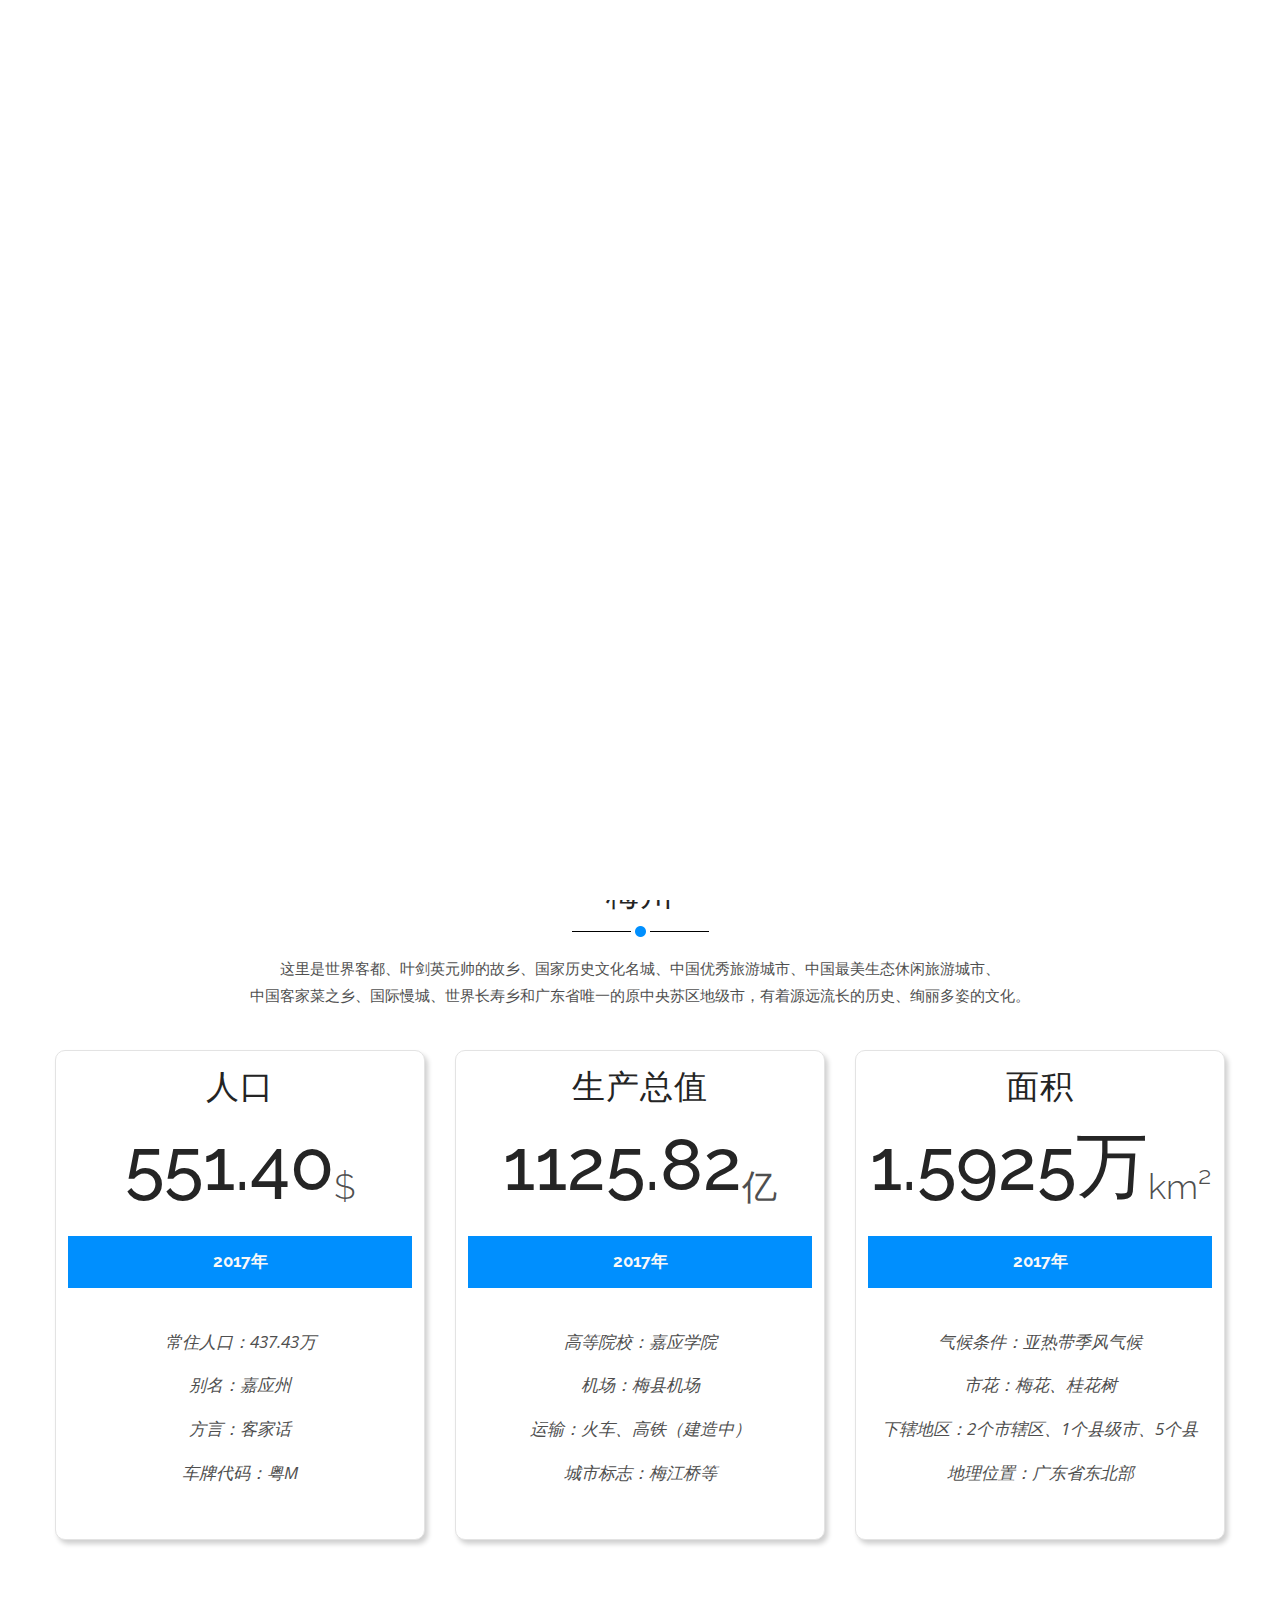
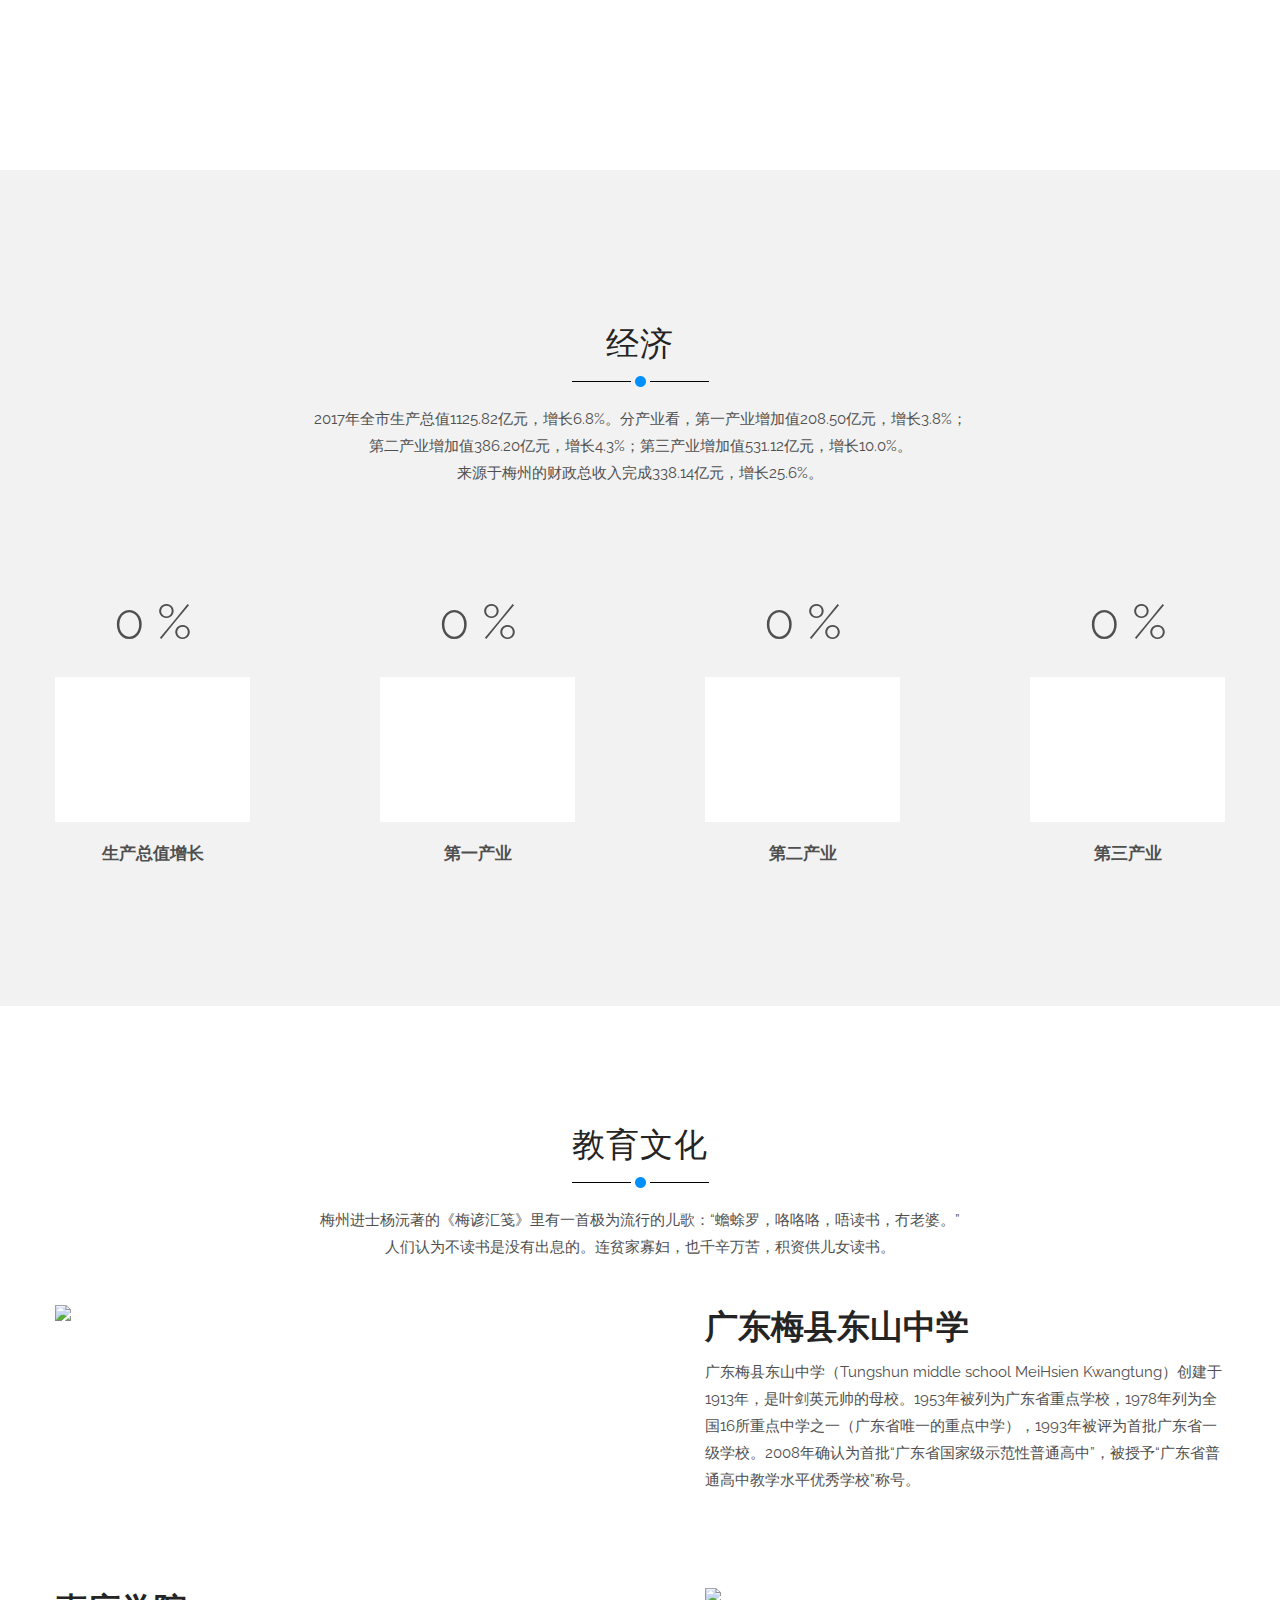
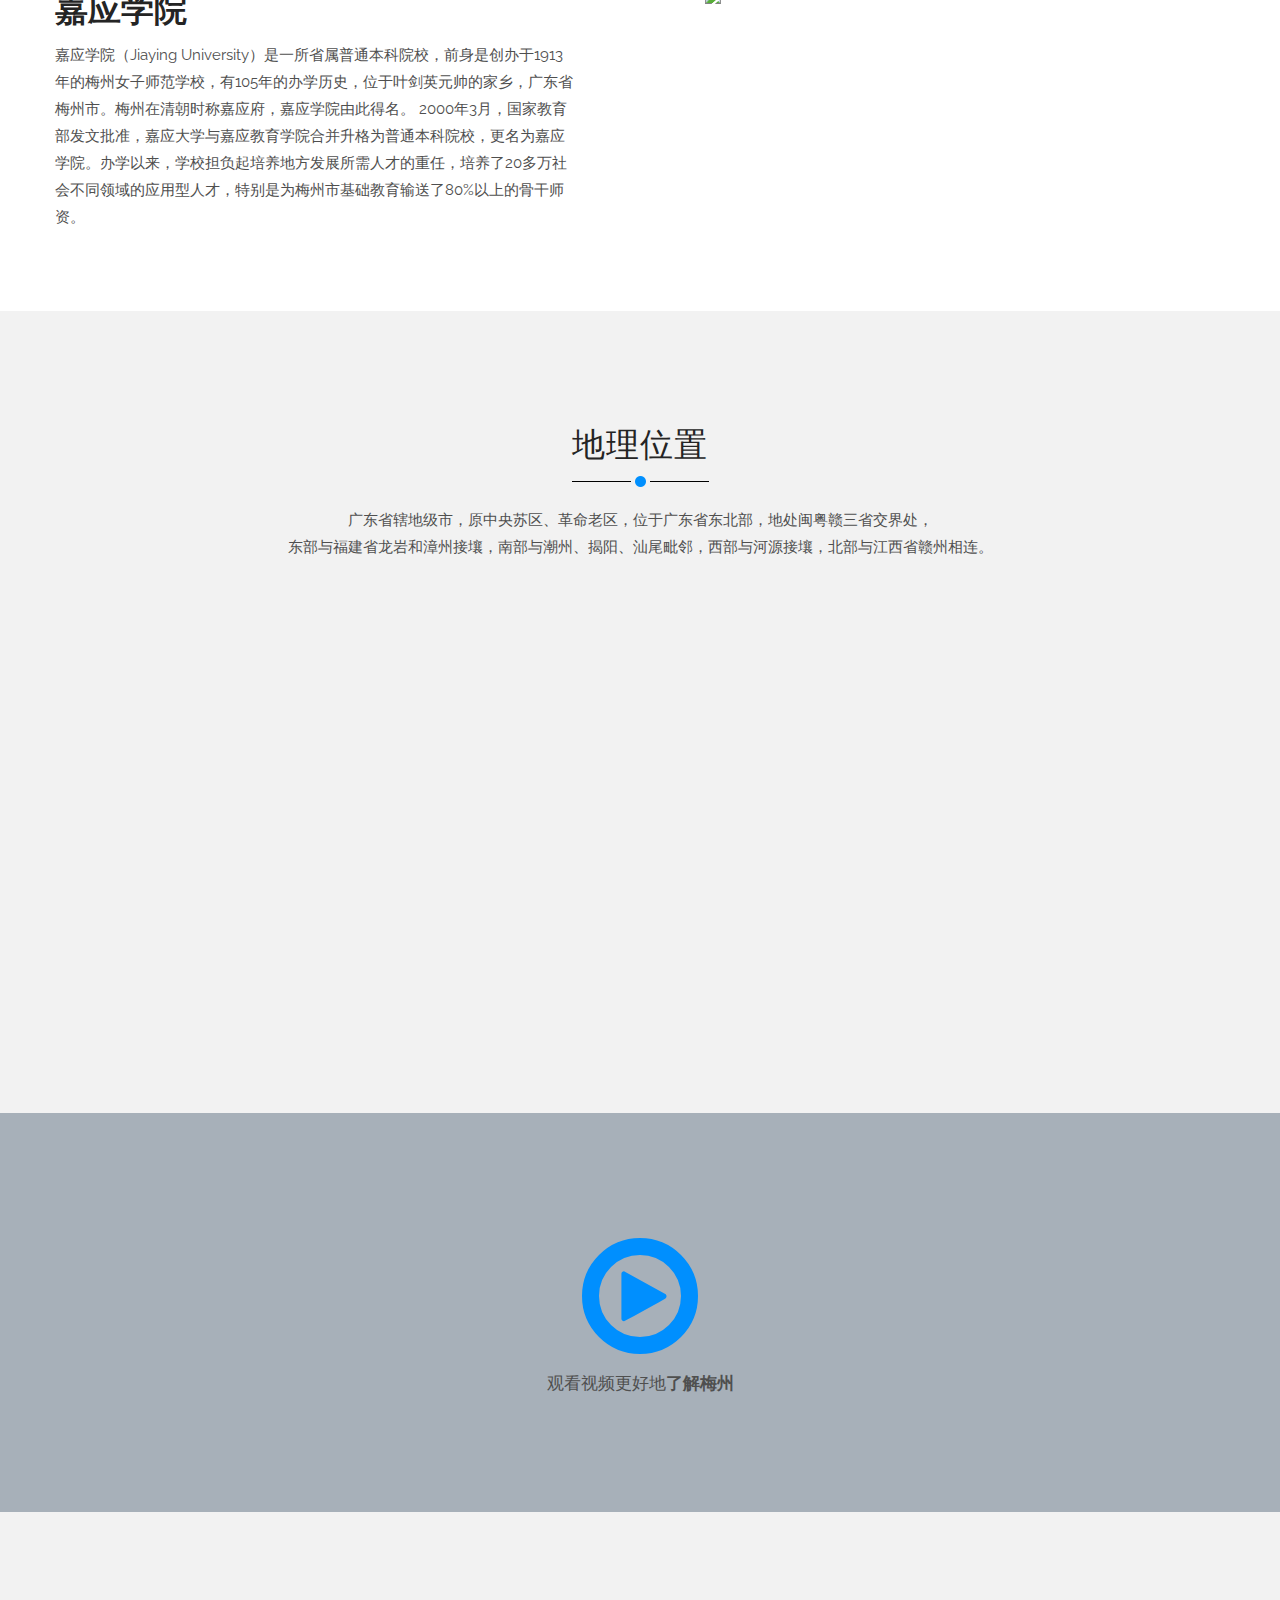
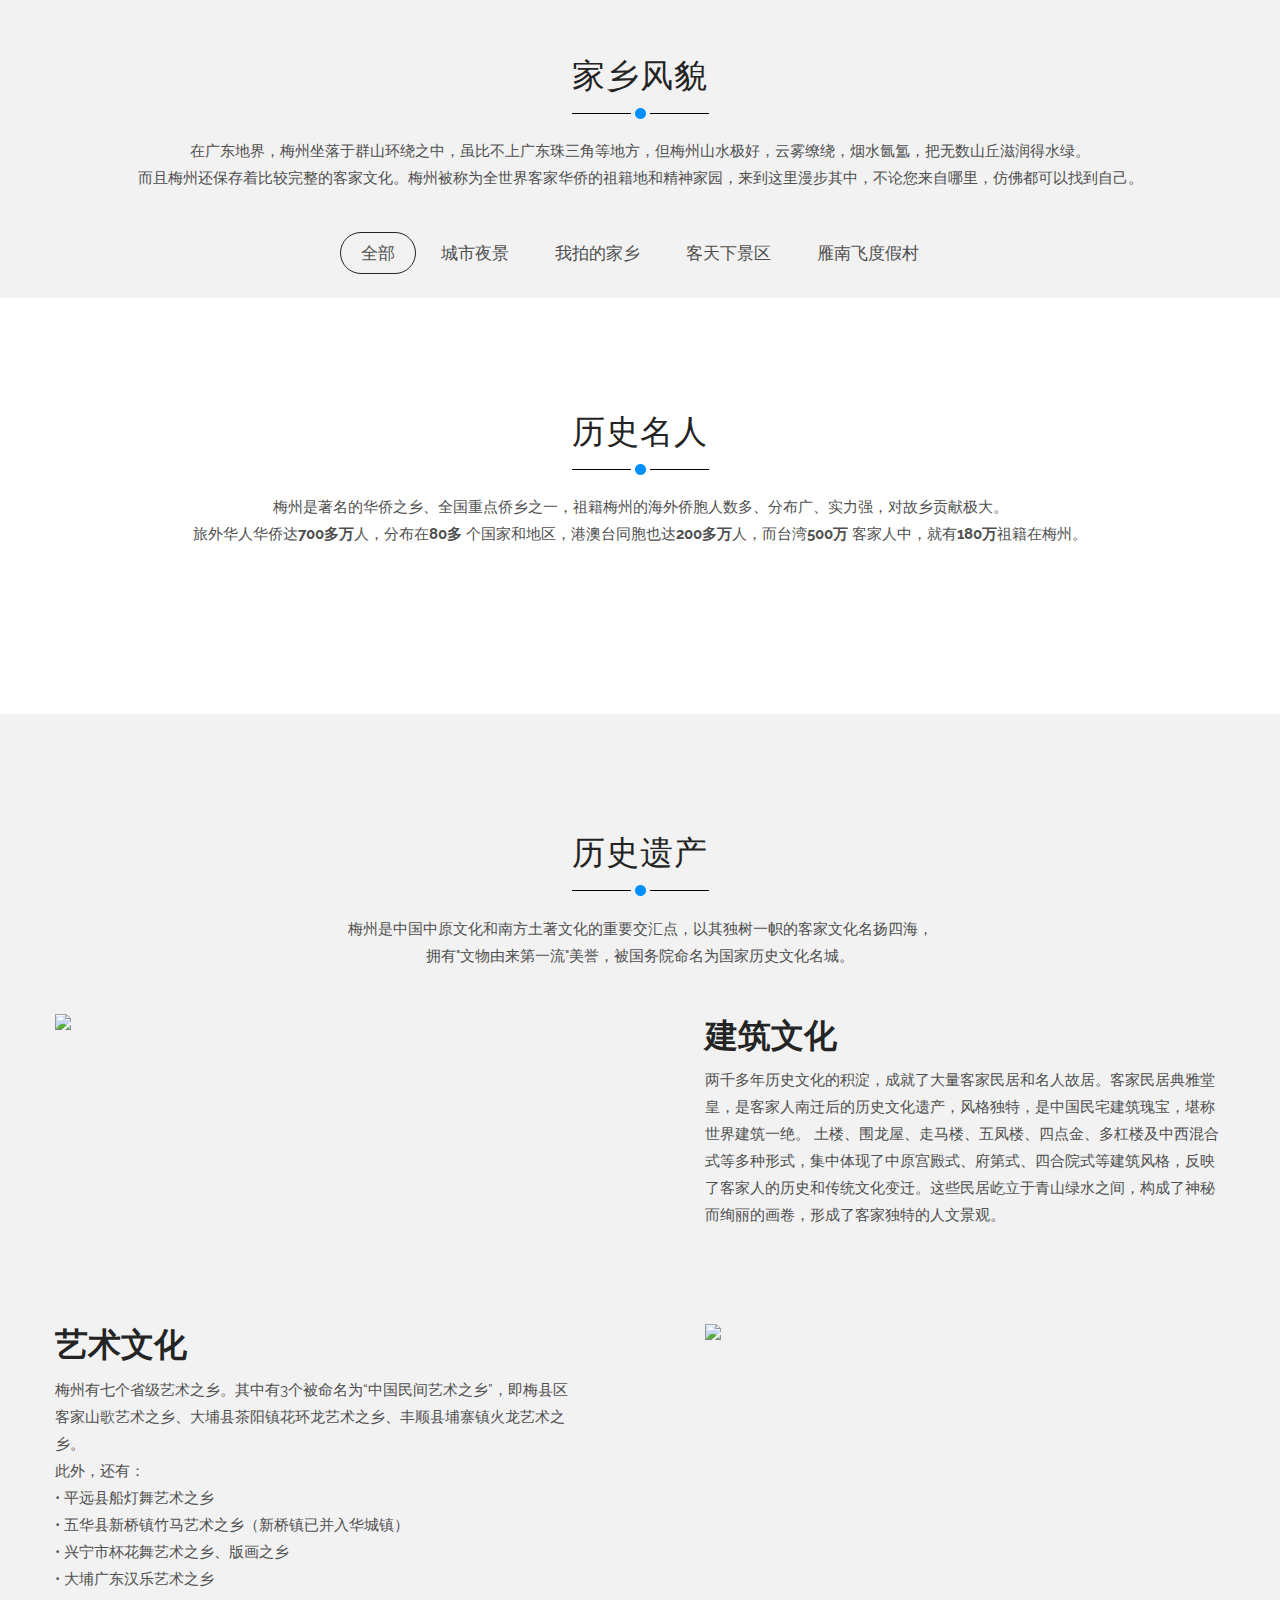
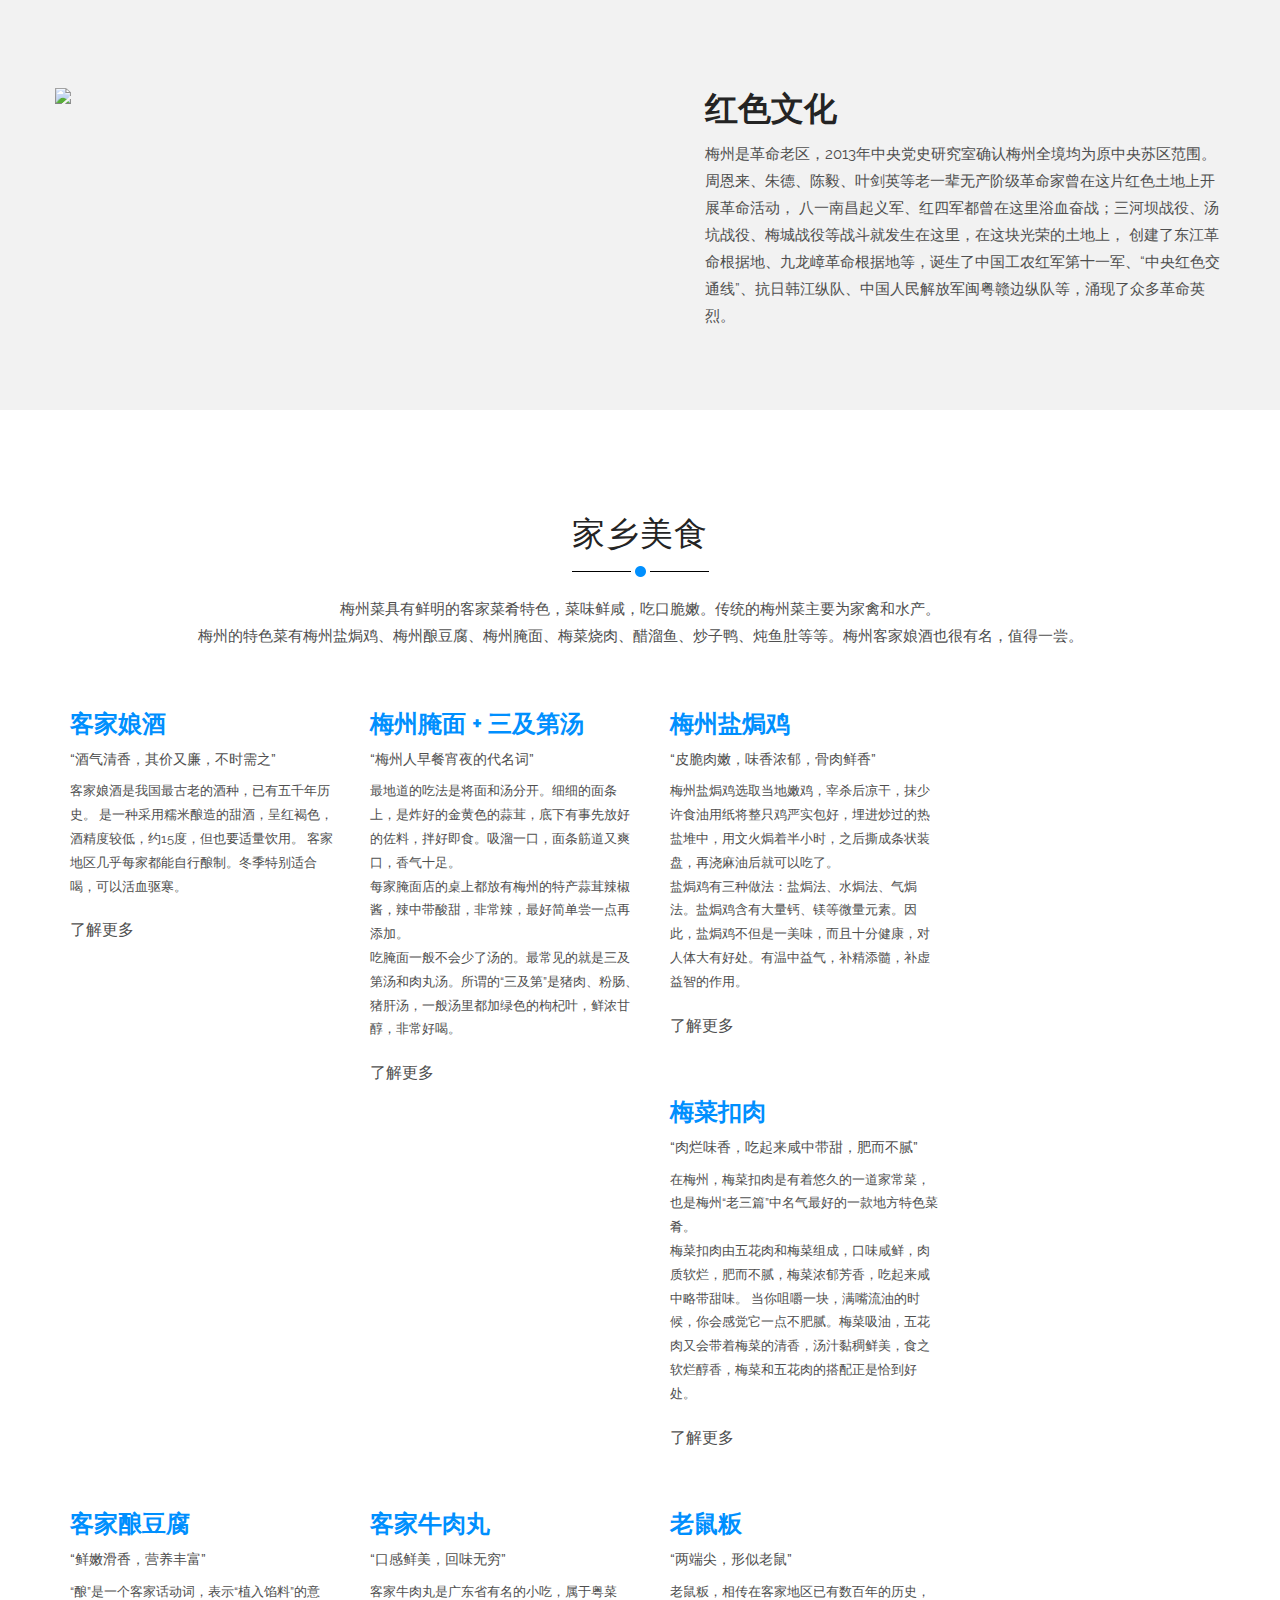
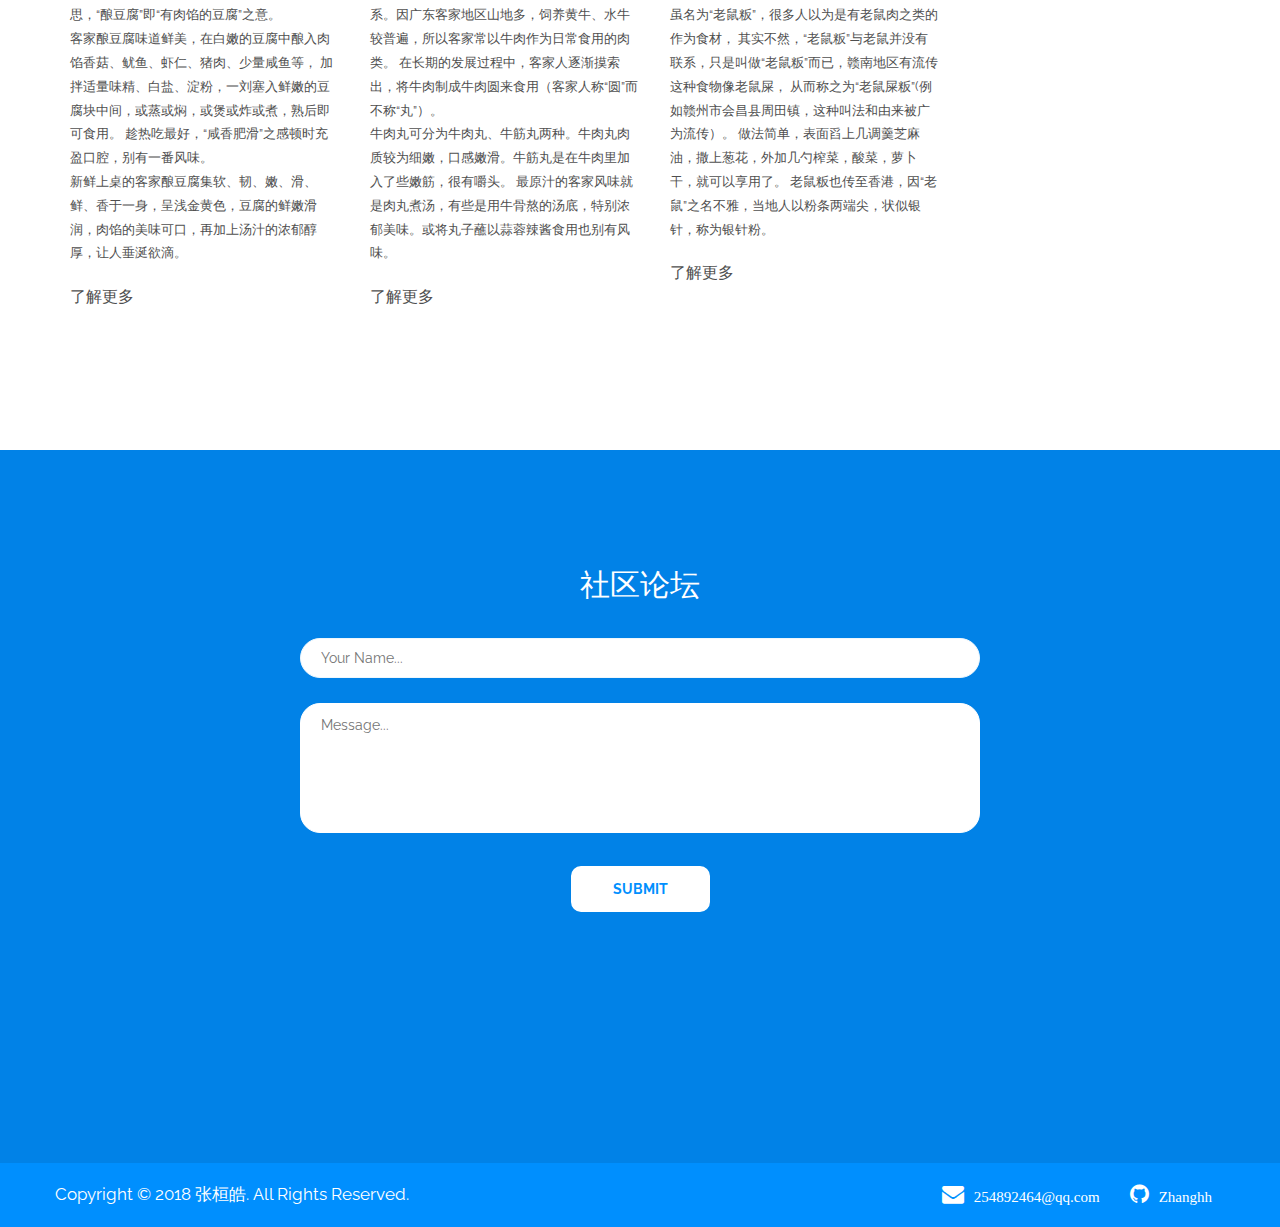
==== commit 330934cc: "添加min，论坛功能实现提交" ====
--- a/home/index.html
+++ b/home/index.html
@@ -2,7 +2,7 @@
 <html>
 <head>
     <meta charset="utf-8">
-    <title>Lovely Home</title>
+    <title>中国客都 - 梅州</title>
     <!-- Stylesheets -->
     <link href="css/bootstrap.css" rel="stylesheet">
     <link href="css/revolution-slider.css" rel="stylesheet">
@@ -31,22 +31,13 @@
                     <div class="nav-outer clearfix">
                         <!-- Main Menu -->
                         <nav class="main-menu">
-                            <div class="navbar-header">
-                                <!-- Toggle Button -->
-                                <button type="button" class="navbar-toggle" data-toggle="collapse"
-                                        data-target=".navbar-collapse">
-                                    <span class="icon-bar"></span>
-                                    <span class="icon-bar"></span>
-                                    <span class="icon-bar"></span>
-                                </button>
-                            </div>
                             <div class="navbar-collapse collapse scroll-nav clearfix">
                                 <ul class="navigation clearfix">
                                     <li class="current"><a href="#home">首页</a></li>
                                     <li><a href="#about">关于梅州</a></li>
                                     <li><a href="#location">地理位置</a></li>
                                     <li><a href="#gallery">家乡风貌</a></li>
-                                    <li><a href="#team">历史名人</a></li>
+                                    <li><a href="#team">历史文化</a></li>
                                     <li><a href="#food">家乡美食</a></li>
                                     <li><a href="#bbs">社区论坛</a></li>
                                 </ul>
@@ -64,7 +55,7 @@
             <div class="tp-banner">
                 <ul>
                     <li data-transition="fade" data-slotamount="1" data-masterspeed="1000"
-                        data-thumb="images/main-slider/image-1.jpg" data-saveperformance="off"
+                        data-thumb="images/main-slider/1.jpg" data-saveperformance="off"
                         data-title="Awesome Title Here">
                         <img src="images/main-slider/1.jpg" alt="" data-bgposition="center top" data-bgfit="cover"
                              data-bgrepeat="no-repeat">
@@ -96,7 +87,7 @@
                         </div>
                     </li>
                     <li data-transition="fade" data-slotamount="1" data-masterspeed="1000"
-                        data-thumb="images/main-slider/image-1.jpg" data-saveperformance="off"
+                        data-thumb="images/main-slider/2.jpg" data-saveperformance="off"
                         data-title="Awesome Title Here">
                         <img src="images/main-slider/2.jpg" alt="" data-bgposition="center top" data-bgfit="cover"
                              data-bgrepeat="no-repeat">
@@ -128,7 +119,7 @@
                         </div>
                     </li>
                     <li data-transition="fade" data-slotamount="1" data-masterspeed="1000"
-                        data-thumb="images/main-slider/image-1.jpg" data-saveperformance="off"
+                        data-thumb="images/main-slider/3.jpg" data-saveperformance="off"
                         data-title="Awesome Title Here">
                         <img src="images/main-slider/3.jpg" alt="" data-bgposition="center top" data-bgfit="cover"
                              data-bgrepeat="no-repeat">
@@ -171,7 +162,7 @@
     <section class="about-section" id="about">
         <div class="auto-container">
             <!--Sec Title-->
-            <div class="sec-title">
+            <div class="sec-title wow animated fadeInUp">
                 <h2>梅州</h2>
                 <div class="separator"></div>
                 <div class="text">这里是世界客都、叶剑英元帅的故乡、国家历史文化名城、中国优秀旅游城市、中国最美生态休闲旅游城市、
@@ -179,59 +170,63 @@
                 </div>
             </div>
             <div class="row clearfix">
-                <!--About Block-->
-                <div class="about-block col-md-4 col-sm-6 col-xs-12">
-                    <div class="inner-box">
-                        <div class="icon-box">
-                            <span class="icon flaticon-time"></span>
-                        </div>
-                        <h3><a href="#">红色历史<br><span>History</span></a></h3>
-                        <div class="text">周恩来、朱德、陈毅、叶剑英等老一辈无产阶级革命家曾在这片红色土地上开展革命活动；
-                            八一南昌起义军、红四军都曾在这里浴血奋战；三河坝战役、汤坑战役、梅城战役等战斗就发生在这里。<br/>
-                            在这块光荣的土地上，创建了东江革命根据地、九龙嶂革命根据地等；
-                            诞生了中国工农红军第十一军、“中央红色交通线”、抗日韩江纵队、中国人民解放军闽粤赣边纵队等。
-                            涌现了众多革命英烈。
-                        </div>
-                    </div>
-                </div>
-                <!--About Block-->
-                <div class="about-block col-md-4 col-sm-6 col-xs-12">
-                    <div class="inner-box">
-                        <div class="icon-box">
-                            <span class="icon flaticon-graduation-cap"></span>
-                        </div>
-                        <h3><a href="#">教育文化<br><span>Education</span> </a></h3>
-                        <div class="text">梅州进士杨沅著的《梅谚汇笺》里有一首极为流行的儿歌：“蟾蜍罗，咯咯咯，唔读书，冇老婆。”。
-                            人们认为不读书是没有出息的。连贫家寡妇，也千辛万苦，积资供儿女读书。<br/>
-                            梅州拥有高等院校：嘉应学院、梅州南方紫琳职业学院。
-                            示范性高中：东山中学、曾宪梓中学、梅县区外国语学校、兴宁一中、梅县高级中学、梅州中学、蕉岭中学、水寨中学、虎山中学、平远中学、丰顺中学。
-                        </div>
-                    </div>
-                </div>
-                <!--About Block-->
-                <div class="about-block col-md-4 col-sm-6 col-xs-12">
-                    <div class="inner-box">
-                        <div class="icon-box">
-                            <span class="icon flaticon-sky"></span>
-                        </div>
-                        <h3><a href="#">气候条件<br><span>Climate</span> </a></h3>
-                        <div class="text">梅州属亚热带季风气候区，是南亚热带和中亚热带气候区的过渡地带。
-                            以大埔县茶阳经梅县区松口、蕉岭县蕉城、平远县石正、兴宁市岗背为分界线，平远县、蕉岭县、梅县区北部为中亚热带气候区，
-                            五华县、兴宁市、大埔县和平远县、蕉岭县、梅县区南部为南亚热带区。
-                        </div>
-                    </div>
-                </div>
-
-            </div>
-
+                <!--Summary Box-->
+                <div class="summary-box col-md-4 col-sm-6 col-xs-12 wow animated fadeInLeft">
+                    <div class="inner-box">
+                        <div class="sec-title" style="margin-bottom: 0;">
+                            <h2>人口</h2>
+                        </div>
+                        <div class="summary">551.40<sub>$</sub></div>
+                        <h4>2017年</h4>
+                        <ul>
+                            <li>常住人口：437.43万</li>
+                            <li>别名：嘉应州</li>
+                            <li>方言：客家话</li>
+                            <li>车牌代码：粤M</li>
+                        </ul>
+                    </div>
+                </div>
+                <!--Summary Box-->
+                <div class="summary-box col-md-4 col-sm-6 col-xs-12 wow animated fadeInUp">
+                    <div class="inner-box">
+                        <div class="sec-title" style="margin-bottom: 0;">
+                            <h2>生产总值</h2>
+                        </div>
+                        <div class="summary">1125.82<sub>亿</sub></div>
+                        <h4>2017年</h4>
+                        <ul>
+                            <li>高等院校：嘉应学院</li>
+                            <li>机场：梅县机场</li>
+                            <li>运输：火车、高铁（建造中）</li>
+                            <li>城市标志：梅江桥等</li>
+                        </ul>
+                    </div>
+                </div>
+                <!--Summary Box-->
+                <div class="summary-box col-md-4 col-sm-6 col-xs-12 wow animated fadeInRight">
+                    <div class="inner-box">
+                        <div class="sec-title" style="margin-bottom: 0;">
+                            <h2>面积</h2>
+                        </div>
+                        <div class="summary">1.5925万<sub>km²</sub></div>
+                        <h4>2017年</h4>
+                        <ul>
+                            <li>气候条件：亚热带季风气候</li>
+                            <li>市花：梅花、桂花树</li>
+                            <li>下辖地区：2个市辖区、1个县级市、5个县</li>
+                            <li>地理位置：广东省东北部</li>
+                        </ul>
+                    </div>
+                </div>
+            </div>
         </div>
     </section>
-    <!--About Section-->
-    <!--Progress Section-->
+    <!--End About Section-->
+    <!--Economic Section-->
     <section class="economic-section">
         <div class="auto-container">
             <!--Sec Title-->
-            <div class="sec-title">
+            <div class="sec-title wow animated fadeInUp">
                 <h2>经济</h2>
                 <div class="separator"></div>
                 <div class="text">
@@ -246,14 +241,15 @@
                 <div class="fact-counter style-two">
                     <div class="row clearfix">
                         <!--Column-->
-                        <div class="column counter-column wow fadeIn col-md-3 col-sm-6 col-xs-12">
+                        <div class="column counter-column col-md-3 col-sm-6 col-xs-12 wow animated fadeInLeft">
                             <div class="inner">
                                 <div class="count-outer">
                                     <span class="count-text" data-speed="800" data-stop="6.8">0</span>
                                     <span class="percentage">%</span>
                                 </div>
                             </div>
-                            <div class="progress-box wow fadeIn" data-wow-delay="50ms" data-wow-duration="1500ms">
+                            <div class="progress-box wow animated fadeIn" data-wow-delay="50ms"
+                                 data-wow-duration="1500ms">
                                 <div class="inner">
                                     <div class="bar">
                                         <div class="bar-innner">
@@ -262,17 +258,18 @@
                                     </div>
                                 </div>
                             </div>
-                            <div class="cartegory">生产总值增长</div>
+                            <div class="category">生产总值增长</div>
                         </div>
                         <!--Column-->
-                        <div class="column counter-column wow fadeIn col-md-3 col-sm-6 col-xs-12">
+                        <div class="column counter-column col-md-3 col-sm-6 col-xs-12 wow animated fadeInDown">
                             <div class="inner">
                                 <div class="count-outer">
                                     <span class="count-text" data-speed="800" data-stop="3.8">0</span>
                                     <span class="percentage">%</span>
                                 </div>
                             </div>
-                            <div class="progress-box wow fadeIn" data-wow-delay="50ms" data-wow-duration="1500ms">
+                            <div class="progress-box wow animated fadeIn" data-wow-delay="50ms"
+                                 data-wow-duration="1500ms">
                                 <div class="inner">
                                     <div class="bar">
                                         <div class="bar-innner">
@@ -281,17 +278,18 @@
                                     </div>
                                 </div>
                             </div>
-                            <div class="cartegory">第一产业</div>
+                            <div class="category">第一产业</div>
                         </div>
                         <!--Column-->
-                        <div class="column counter-column wow fadeIn col-md-3 col-sm-6 col-xs-12">
+                        <div class="column counter-column col-md-3 col-sm-6 col-xs-12 wow animated fadeInDown">
                             <div class="inner">
                                 <div class="count-outer">
                                     <span class="count-text" data-speed="800" data-stop="4.3">0</span>
                                     <span class="percentage">%</span>
                                 </div>
                             </div>
-                            <div class="progress-box wow fadeIn" data-wow-delay="50ms" data-wow-duration="1500ms">
+                            <div class="progress-box wow animated fadeIn" data-wow-delay="50ms"
+                                 data-wow-duration="1500ms">
                                 <div class="inner">
                                     <div class="bar">
                                         <div class="bar-innner">
@@ -300,17 +298,18 @@
                                     </div>
                                 </div>
                             </div>
-                            <div class="cartegory">第二产业</div>
+                            <div class="category">第二产业</div>
                         </div>
                         <!--Column-->
-                        <div class="column counter-column wow fadeIn col-md-3 col-sm-6 col-xs-12">
+                        <div class="column counter-column col-md-3 col-sm-6 col-xs-12 wow animated fadeInRight">
                             <div class="inner">
                                 <div class="count-outer">
                                     <span class="count-text" data-speed="800" data-stop="10">0</span>
                                     <span class="percentage">%</span>
                                 </div>
                             </div>
-                            <div class="progress-box wow fadeIn" data-wow-delay="50ms" data-wow-duration="1500ms">
+                            <div class="progress-box wow animated fadeIn" data-wow-delay="50ms"
+                                 data-wow-duration="1500ms">
                                 <div class="inner">
                                     <div class="bar">
                                         <div class="bar-innner">
@@ -319,7 +318,7 @@
                                     </div>
                                 </div>
                             </div>
-                            <div class="cartegory">第三产业</div>
+                            <div class="category">第三产业</div>
                         </div>
 
                     </div>
@@ -327,12 +326,62 @@
             </div>
         </div>
     </section>
-    <!--Progress Section-->
+    <!--End Economic Section-->
+    <!--Education Section-->
+    <section class="education-section">
+        <div class="auto-container">
+            <!--Sec Title-->
+            <div class="sec-title wow animated fadeInUp">
+                <h2>教育文化</h2>
+                <div class="separator"></div>
+                <div class="text">
+                    梅州进士杨沅著的《梅谚汇笺》里有一首极为流行的儿歌：“蟾蜍罗，咯咯咯，唔读书，冇老婆。”<br/>
+                    人们认为不读书是没有出息的。连贫家寡妇，也千辛万苦，积资供儿女读书。
+                </div>
+            </div>
+            <!--Education Inner-->
+            <div class="education-inner wow animated slideInRight">
+                <div class="row clearfix">
+                    <div class="column col-md-4 col-sm-4 col-xs-12">
+                        <img src="images/education/dongzhong.jpg">
+                    </div>
+                    <div class="column col-md-8 col-sm-8 col-xs-12" style="margin-left: 100px">
+                        <div class="inner-box">
+                            <h3><strong>广东梅县东山中学</strong></h3>
+                            <div class="text">
+                                广东梅县东山中学（Tungshun middle school MeiHsien
+                                Kwangtung）创建于1913年，是叶剑英元帅的母校。1953年被列为广东省重点学校，1978年列为全国16所重点中学之一（广东省唯一的重点中学），1993年被评为首批广东省一级学校。2008年确认为首批“广东省国家级示范性普通高中”，被授予“广东省普通高中教学水平优秀学校”称号。
+                            </div>
+                        </div>
+                    </div>
+                </div>
+            </div>
+            <!--Education Inner-->
+            <div class="education-inner wow animated slideInLeft" style="margin-top: 50px">
+                <div class="row clearfix">
+                    <div class="column col-md-8 col-sm-8 col-xs-12">
+                        <div class="inner-box">
+                            <h3><strong>嘉应学院</strong></h3>
+                            <div class="text">
+                                嘉应学院（Jiaying
+                                University）是一所省属普通本科院校，前身是创办于1913年的梅州女子师范学校，有105年的办学历史，位于叶剑英元帅的家乡，广东省梅州市。梅州在清朝时称嘉应府，嘉应学院由此得名。
+                                2000年3月，国家教育部发文批准，嘉应大学与嘉应教育学院合并升格为普通本科院校，更名为嘉应学院。办学以来，学校担负起培养地方发展所需人才的重任，培养了20多万社会不同领域的应用型人才，特别是为梅州市基础教育输送了80%以上的骨干师资。
+                            </div>
+                        </div>
+                    </div>
+                    <div class="column col-md-4 col-sm-4 col-xs-12" style="margin-left: 100px">
+                        <img src="images/education/jiada.jpg">
+                    </div>
+                </div>
+            </div>
+        </div>
+    </section>
+    <!--End Education Section-->
     <!--Location Section-->
     <section class="location-section" id="location">
         <div class="auto-container">
             <!--Sec Title-->
-            <div class="sec-title">
+            <div class="sec-title wow fadeInUp">
                 <h2>地理位置</h2>
                 <div class="separator"></div>
                 <div class="text">广东省辖地级市，原中央苏区、革命老区，位于广东省东北部，地处闽粤赣三省交界处，<br/>东部与福建省龙岩和漳州接壤，南部与潮州、揭阳、汕尾毗邻，西部与河源接壤，北部与江西省赣州相连。
@@ -364,9 +413,9 @@
             marker.setMap(map);
         </script>
     </section>
-    <!--Location Section-->
+    <!--End Location Section-->
     <!--Video Section-->
-    <section class="video-section" style="background-image: url(images/background/1.jpg)">
+    <section class="video-section" style="background-image: url(images/background.jpg)">
         <a class="lightbox-image play-link" href="./video/intro.mp4">
             <div class="icon-box"><span class="flaticon-arrows-2"></span></div>
             <h3>观看视频更好地<span>了解梅州</span></h3>
@@ -376,7 +425,7 @@
     <!--Gallery Section-->
     <section class="gallery-section" id="gallery">
         <div class="auto-container">
-            <div class="sec-title">
+            <div class="sec-title wow animated slideInDown">
                 <h2>家乡风貌</h2>
                 <div class="separator"></div>
                 <div class="text">在广东地界，梅州坐落于群山环绕之中，虽比不上广东珠三角等地方，但梅州山水极好，云雾缭绕，烟水氤氲，把无数山丘滋润得水绿。
@@ -392,7 +441,7 @@
                     <li class="active filter" data-role="button" data-filter="all"><span class="txt">全部</span></li>
                     <li class="filter" data-role="button" data-filter=".citynights"><span class="txt">城市夜景</span></li>
                     <li class="filter" data-role="button" data-filter=".mine"><span class="txt">我拍的家乡</span></li>
-                    <li class="filter" data-role="button" data-filter=".ketianxia"><span class="txt">雁南飞景区</span></li>
+                    <li class="filter" data-role="button" data-filter=".ketianxia"><span class="txt">客天下景区</span></li>
                     <li class="filter" data-role="button" data-filter=".yannanfei"><span class="txt">雁南飞度假村</span></li>
                 </ul>
             </div>
@@ -711,30 +760,30 @@
                     </div>
                 </div>
             </div>
-            <!--End Sortable Masonry-->
-        </div>
+        </div>
+        <!--End Sortable Masonry-->
     </section>
+    <!--End Gallery Section-->
     <!--People Section-->
     <section class="people-section" id="team">
         <div class="auto-container">
             <!--Sec Title-->
-            <div class="sec-title">
+            <div class="sec-title  wow animated slideInDown">
                 <h2>历史名人</h2>
                 <div class="separator"></div>
                 <div class="text">梅州是著名的华侨之乡、全国重点侨乡之一，祖籍梅州的海外侨胞人数多、分布广、实力强，对故乡贡献极大。<br/>
-                    旅外华人华侨达<em style="font-weight: bolder">700多万</em>人，分布在<em style="font-weight: bolder">80多</em>
-                    个国家和地区，港澳台同胞也达<em style="font-weight: bolder">200多万</em>人，而台湾<em
-                            style="font-weight: bolder">500万</em>
-                    客家人中，就有<em style="font-weight: bolder">180万</em>祖籍在梅州。
+                    旅外华人华侨达<strong>700多万</strong>人，分布在<strong>80多</strong>
+                    个国家和地区，港澳台同胞也达<strong>200多万</strong>人，而台湾<strong>500万</strong>
+                    客家人中，就有<strong>180万</strong>祖籍在梅州。
                 </div>
             </div>
             <div class="row">
                 <!--Member-->
-                <div class="team-member col-md-4 col-sm-6 col-xs-12 wow fadeInLeft" data-wow-delay="0ms"
+                <div class="team-member col-md-4 col-sm-6 col-xs-12 wow animated fadeInLeft" data-wow-delay="0ms"
                      data-wow-duration="1500ms">
                     <div class="inner-box">
                         <figure class="image-box">
-                            <img src="images/resource/people-1.jpg" alt=""/>
+                            <img src="images/history/people-1.jpg" alt=""/>
                             <!--Overlay Box-->
                             <div class="overlay-box">
                                 <h4>黄遵宪</h4>
@@ -749,11 +798,11 @@
                     </div>
                 </div>
                 <!--Member-->
-                <div class="team-member col-md-4 col-sm-6 col-xs-12 wow fadeInDown" data-wow-delay="0ms"
+                <div class="team-member col-md-4 col-sm-6 col-xs-12 wow animated fadeInDown" data-wow-delay="0ms"
                      data-wow-duration="1500ms">
                     <div class="inner-box">
                         <figure class="image-box">
-                            <img src="images/resource/people-2.jpg" alt=""/>
+                            <img src="images/history/people-2.jpg" alt=""/>
                             <!--Overlay Box-->
                             <div class="overlay-box">
                                 <h4>叶剑英</h4>
@@ -767,11 +816,11 @@
                     </div>
                 </div>
                 <!--Member-->
-                <div class="team-member col-md-4 col-sm-6 col-xs-12 wow fadeInRight" data-wow-delay="0ms"
+                <div class="team-member col-md-4 col-sm-6 col-xs-12 wow animated fadeInRight" data-wow-delay="0ms"
                      data-wow-duration="1500ms">
                     <div class="inner-box">
                         <figure class="image-box">
-                            <img src="images/resource/people-3.jpg" alt=""/>
+                            <img src="images/history/people-3.jpg" alt=""/>
                             <!--Overlay Box-->
                             <div class="overlay-box">
                                 <h4>张弼士</h4>
@@ -789,11 +838,82 @@
         </div>
     </section>
     <!--End People Section-->
-    <!--Food Section-->
-    <section class="food-section" id="food" style="background-color: #f2f2f2;padding: 100px 0 100px;">
+    <!--History Section-->
+    <section class="history-section">
         <div class="auto-container">
             <!--Sec Title-->
-            <div class="sec-title">
+            <div class="sec-title wow animated fadeInUp">
+                <h2>历史遗产</h2>
+                <div class="separator"></div>
+                <div class="text">
+                    梅州是中国中原文化和南方土著文化的重要交汇点，以其独树一帜的客家文化名扬四海，<br/>
+                    拥有"文物由来第一流"美誉，被国务院命名为国家历史文化名城。
+                </div>
+            </div>
+            <!--History Inner-->
+            <div class="history-inner wow animated slideInRight">
+                <div class="row clearfix">
+                    <div class="column col-md-4 col-sm-4 col-xs-12">
+                        <img src="images/history/structure.jpg">
+                    </div>
+                    <div class="column col-md-8 col-sm-8 col-xs-12" style="margin-left: 100px">
+                        <div class="inner-box">
+                            <h3><strong>建筑文化</strong></h3>
+                            <div class="text">
+                                两千多年历史文化的积淀，成就了大量客家民居和名人故居。客家民居典雅堂皇，是客家人南迁后的历史文化遗产，风格独特，是中国民宅建筑瑰宝，堪称世界建筑一绝。
+                                土楼、围龙屋、走马楼、五凤楼、四点金、多杠楼及中西混合式等多种形式，集中体现了中原宫殿式、府第式、四合院式等建筑风格，反映了客家人的历史和传统文化变迁。这些民居屹立于青山绿水之间，构成了神秘而绚丽的画卷，形成了客家独特的人文景观。
+                            </div>
+                        </div>
+                    </div>
+                </div>
+            </div>
+            <!--History Inner-->
+            <div class="history-inner wow animated slideInLeft" style="margin-top: 50px">
+                <div class="row clearfix">
+                    <div class="column col-md-8 col-sm-8 col-xs-12">
+                        <div class="inner-box">
+                            <h3><strong>艺术文化</strong></h3>
+                            <div class="text">
+                                梅州有七个省级艺术之乡。其中有3个被命名为“中国民间艺术之乡”，即梅县区客家山歌艺术之乡、大埔县茶阳镇花环龙艺术之乡、丰顺县埔寨镇火龙艺术之乡。
+                                <br/>此外，还有：
+                                <br/>• 平远县船灯舞艺术之乡
+                                <br/>• 五华县新桥镇竹马艺术之乡（新桥镇已并入华城镇）
+                                <br/>• 兴宁市杯花舞艺术之乡、版画之乡
+                                <br/>• 大埔广东汉乐艺术之乡
+                            </div>
+                        </div>
+                    </div>
+                    <div class="column col-md-4 col-sm-4 col-xs-12" style="margin-left: 100px">
+                        <img src="images/history/art.jpg">
+                    </div>
+                </div>
+            </div>
+            <!--History Inner-->
+            <div class="history-inner wow animated slideInRight" style="margin-top: 50px">
+                <div class="row clearfix">
+                    <div class="column col-md-4 col-sm-4 col-xs-12">
+                        <img src="images/history/red.jpg">
+                    </div>
+                    <div class="column col-md-8 col-sm-8 col-xs-12" style="margin-left: 100px">
+                        <div class="inner-box">
+                            <h3><strong>红色文化</strong></h3>
+                            <div class="text">
+                                梅州是革命老区，2013年中央党史研究室确认梅州全境均为原中央苏区范围。周恩来、朱德、陈毅、叶剑英等老一辈无产阶级革命家曾在这片红色土地上开展革命活动，
+                                八一南昌起义军、红四军都曾在这里浴血奋战；三河坝战役、汤坑战役、梅城战役等战斗就发生在这里，在这块光荣的土地上，
+                                创建了东江革命根据地、九龙嶂革命根据地等，诞生了中国工农红军第十一军、“中央红色交通线”、抗日韩江纵队、中国人民解放军闽粤赣边纵队等，涌现了众多革命英烈。
+                            </div>
+                        </div>
+                    </div>
+                </div>
+            </div>
+        </div>
+    </section>
+    <!--End History Section-->
+    <!--Food Section-->
+    <section class="food-section" id="food">
+        <div class="auto-container">
+            <!--Sec Title-->
+            <div class="sec-title wow animated slideInDown">
                 <h2>家乡美食</h2>
                 <div class="separator"></div>
                 <div class="text">梅州菜具有鲜明的客家菜肴特色，菜味鲜咸，吃口脆嫩。传统的梅州菜主要为家禽和水产。<br/>
@@ -801,19 +921,19 @@
                 </div>
             </div>
             <div class="clearfix food-carousel">
-                <!--Block-->
-                <div class="news-block col-md-4 col-sm-6 col-xs-12 wow fadeInDown" data-wow-delay="50ms"
+                <!--Food Block-->
+                <div class="food-block col-md-4 col-sm-6 col-xs-12 wow animated fadeInDown" data-wow-delay="50ms"
                      data-wow-duration="1700ms">
                     <div class="inner-box">
                         <!--Image Box-->
                         <figure class="image-box">
-                            <a href="images/resource/kejianiangjiu.jpg" data-fancybox-group="food-gallery"
+                            <a href="images/food/kejianiangjiu.jpg" data-fancybox-group="food-gallery"
                                class="lightbox-image" title="客家娘酒">
-                                <img src="images/resource/kejianiangjiu.jpg" alt=""/></a>
+                                <img src="images/food/kejianiangjiu.jpg" alt=""/></a>
                         </figure>
                         <!--Lower Box-->
                         <div class="lower-box">
-                            <h3><a href="images/resource/kejianiangjiu.jpg" data-fancybox-group="foods-gallery"
+                            <h3><a href="images/food/kejianiangjiu.jpg" data-fancybox-group="foods-gallery"
                                    class="lightbox-image" title="客家娘酒">客家娘酒</a></h3>
                             <div class="date">“酒气清香，其价又廉，不时需之”</div>
                             <div class="text">客家娘酒是我国最古老的酒种，已有五千年历史。
@@ -825,19 +945,19 @@
                         </div>
                     </div>
                 </div>
-                <!--Block-->
-                <div class="news-block col-md-4 col-sm-6 col-xs-12 wow fadeInDown" data-wow-delay="50ms"
+                <!--Food Block-->
+                <div class="food-block col-md-4 col-sm-6 col-xs-12 wow animated fadeInDown" data-wow-delay="50ms"
                      data-wow-duration="1700ms">
                     <div class="inner-box">
                         <!--Image Box-->
                         <figure class="image-box">
-                            <a href="images/resource/yanmian.jpg" data-fancybox-group="food-gallery"
+                            <a href="images/food/yanmian.jpg" data-fancybox-group="food-gallery"
                                class="lightbox-image" title="梅州腌面 + 三及第汤">
-                                <img src="images/resource/yanmian.jpg" alt=""/></a>
+                                <img src="images/food/yanmian.jpg" alt=""/></a>
                         </figure>
                         <!--Lower Box-->
                         <div class="lower-box">
-                            <h3><a href="images/resource/yanmian.jpg" data-fancybox-group="foods-gallery"
+                            <h3><a href="images/food/yanmian.jpg" data-fancybox-group="foods-gallery"
                                    class="lightbox-image" title="梅州腌面 + 三及第汤">梅州腌面 + 三及第汤</a></h3>
                             <div class="date">“梅州人早餐宵夜的代名词”</div>
                             <div class="text">最地道的吃法是将面和汤分开。细细的面条上，是炸好的金黄色的蒜茸，底下有事先放好的佐料，拌好即食。吸溜一口，面条筋道又爽口，香气十足。<br/>
@@ -849,19 +969,19 @@
                         </div>
                     </div>
                 </div>
-                <!--Block-->
-                <div class="news-block col-md-4 col-sm-6 col-xs-12 wow fadeInDown" data-wow-delay="50ms"
+                <!--Food Block-->
+                <div class="food-block col-md-4 col-sm-6 col-xs-12 wow animated fadeInDown" data-wow-delay="50ms"
                      data-wow-duration="1700ms">
                     <div class="inner-box">
                         <!--Image Box-->
                         <figure class="image-box">
-                            <a href="images/resource/yanjuji.jpg" data-fancybox-group="food-gallery"
+                            <a href="images/food/yanjuji.jpg" data-fancybox-group="food-gallery"
                                class="lightbox-image" title="梅州盐焗鸡">
-                                <img src="images/resource/yanjuji.jpg" alt=""/></a>
+                                <img src="images/food/yanjuji.jpg" alt=""/></a>
                         </figure>
                         <!--Lower Box-->
                         <div class="lower-box">
-                            <h3><a href="images/resource/yanjuji.jpg" data-fancybox-group="foods-gallery"
+                            <h3><a href="images/food/yanjuji.jpg" data-fancybox-group="foods-gallery"
                                    class="lightbox-image" title="梅州盐焗鸡">梅州盐焗鸡</a></h3>
                             <div class="date">“皮脆肉嫩，味香浓郁，骨肉鲜香”</div>
                             <div class="text">
@@ -873,19 +993,19 @@
                         </div>
                     </div>
                 </div>
-                <!--Block-->
-                <div class="news-block col-md-4 col-sm-6 col-xs-12 wow fadeInDown" data-wow-delay="50ms"
+                <!--Food Block-->
+                <div class="food-block col-md-4 col-sm-6 col-xs-12 wow animated fadeInDown" data-wow-delay="50ms"
                      data-wow-duration="1700ms">
                     <div class="inner-box">
                         <!--Image Box-->
                         <figure class="image-box">
-                            <a href="images/resource/meicaikourou.jpg" data-fancybox-group="food-gallery"
+                            <a href="images/food/meicaikourou.jpg" data-fancybox-group="food-gallery"
                                class="lightbox-image" title="梅菜扣肉">
-                                <img src="images/resource/meicaikourou.jpg" alt=""/></a>
+                                <img src="images/food/meicaikourou.jpg" alt=""/></a>
                         </figure>
                         <!--Lower Box-->
                         <div class="lower-box">
-                            <h3><a href="images/resource/meicaikourou.jpg" data-fancybox-group="foods-gallery"
+                            <h3><a href="images/food/meicaikourou.jpg" data-fancybox-group="foods-gallery"
                                    class="lightbox-image" title="梅菜扣肉">梅菜扣肉</a></h3>
                             <div class="date">“肉烂味香，吃起来咸中带甜，肥而不腻”</div>
                             <div class="text">在梅州，梅菜扣肉是有着悠久的一道家常菜，也是梅州“老三篇”中名气最好的一款地方特色菜肴。<br/>
@@ -897,19 +1017,19 @@
                         </div>
                     </div>
                 </div>
-                <!--Block-->
-                <div class="news-block col-md-4 col-sm-6 col-xs-12 wow fadeInDown" data-wow-delay="50ms"
+                <!--Food Block-->
+                <div class="food-block col-md-4 col-sm-6 col-xs-12 wow animated fadeInDown" data-wow-delay="50ms"
                      data-wow-duration="1700ms">
                     <div class="inner-box">
                         <!--Image Box-->
                         <figure class="image-box">
-                            <a href="images/resource/niangtoufu.jpg" data-fancybox-group="food-gallery"
+                            <a href="images/food/niangtoufu.jpg" data-fancybox-group="food-gallery"
                                class="lightbox-image" title="客家酿豆腐">
-                                <img src="images/resource/niangtoufu.jpg" alt=""/></a>
+                                <img src="images/food/niangtoufu.jpg" alt=""/></a>
                         </figure>
                         <!--Lower Box-->
                         <div class="lower-box">
-                            <h3><a href="images/resource/niangtoufu.jpg" data-fancybox-group="foods-gallery"
+                            <h3><a href="images/food/niangtoufu.jpg" data-fancybox-group="foods-gallery"
                                    class="lightbox-image" title="客家酿豆腐">客家酿豆腐</a></h3>
                             <div class="date">“鲜嫩滑香，营养丰富”</div>
                             <div class="text">“酿”是一个客家话动词，表示“植入馅料”的意思，“酿豆腐”即“有肉馅的豆腐”之意。<br/>
@@ -923,19 +1043,19 @@
                         </div>
                     </div>
                 </div>
-                <!--Block-->
-                <div class="news-block col-md-4 col-sm-6 col-xs-12 wow fadeInDown" data-wow-delay="50ms"
+                <!--Food Block-->
+                <div class="food-block col-md-4 col-sm-6 col-xs-12 wow animated fadeInDown" data-wow-delay="50ms"
                      data-wow-duration="1700ms">
                     <div class="inner-box">
                         <!--Image Box-->
                         <figure class="image-box">
-                            <a href="images/resource/niurouwan.jpg" data-fancybox-group="food-gallery"
+                            <a href="images/food/niurouwan.jpg" data-fancybox-group="food-gallery"
                                class="lightbox-image" title="客家牛肉丸">
-                                <img src="images/resource/niurouwan.jpg" alt=""/></a>
+                                <img src="images/food/niurouwan.jpg" alt=""/></a>
                         </figure>
                         <!--Lower Box-->
                         <div class="lower-box">
-                            <h3><a href="images/resource/niurouwan.jpg" data-fancybox-group="foods-gallery"
+                            <h3><a href="images/food/niurouwan.jpg" data-fancybox-group="foods-gallery"
                                    class="lightbox-image" title="客家牛肉丸">客家牛肉丸</a></h3>
                             <div class="date">“口感鲜美，回味无穷”</div>
                             <div class="text">客家牛肉丸是广东省有名的小吃，属于粤菜系。因广东客家地区山地多，饲养黄牛、水牛较普遍，所以客家常以牛肉作为日常食用的肉类。
@@ -948,62 +1068,84 @@
                         </div>
                     </div>
                 </div>
+                <!--Food Block-->
+                <div class="food-block col-md-4 col-sm-6 col-xs-12 wow animated fadeInDown" data-wow-delay="50ms"
+                     data-wow-duration="1700ms">
+                    <div class="inner-box">
+                        <!--Image Box-->
+                        <figure class="image-box">
+                            <a href="images/food/laoshuban.jpg" data-fancybox-group="food-gallery"
+                               class="lightbox-image" title="老鼠粄">
+                                <img src="images/food/laoshuban.jpg" alt=""/></a>
+                        </figure>
+                        <!--Lower Box-->
+                        <div class="lower-box">
+                            <h3><a href="images/food/laoshuban.jpg" data-fancybox-group="foods-gallery"
+                                   class="lightbox-image" title="老鼠粄">老鼠粄</a></h3>
+                            <div class="date">“两端尖，形似老鼠”</div>
+                            <div class="text">老鼠粄，相传在客家地区已有数百年的历史，虽名为“老鼠粄”，很多人以为是有老鼠肉之类的作为食材，
+                                其实不然，“老鼠粄”与老鼠并没有联系，只是叫做“老鼠粄”而已，赣南地区有流传这种食物像老鼠屎，
+                                从而称之为“老鼠屎粄”(例如赣州市会昌县周田镇，这种叫法和由来被广为流传）。
+                                做法简单，表面舀上几调羹芝麻油，撒上葱花，外加几勺榨菜，酸菜，萝卜干，就可以享用了。
+                                老鼠粄也传至香港，因“老鼠”之名不雅，当地人以粉条两端尖，状似银针，称为银针粉。
+                            </div>
+                            <a href="https://baike.baidu.com/item/%E5%91%B3%E9%85%B5%E7%B2%84"
+                               class="read-more" target="_blank">了解更多</a>
+                        </div>
+                    </div>
+                </div>
             </div>
         </div>
     </section>
     <!--End Food Section-->
-
+    <!--BBS Section-->
+    <section class="bbs-section" id="bbs">
+        <div class="auto-container">
+            <div class="bbs-form wow animated slideInUp">
+                <form id="bbs-form">
+                    <div class="row clearfix">
+                        <div class="form-title col-md-12 col-sm-12 col-xs-12">
+                            <h2>社区论坛</h2>
+                        </div>
+                        <div class="form-group col-md-12 col-sm-12 col-xs-12">
+                            <div class="group-inner">
+                                <input type="text" id="username" name="username" placeholder="Your Name..." required>
+                            </div>
+                        </div>
+                        <div class="form-group col-md-12 col-sm-12 col-xs-12">
+                            <div class="group-inner">
+                                <textarea id="message" name="message" placeholder="Message..." required></textarea>
+                            </div>
+                        </div>
+                        <div class="form-group text-center col-md-12 col-sm-12 col-xs-12">
+                            <button type="button" id="add_button" class="template-btn btn-style-one">SUBMIT</button>
+                        </div>
+                        <div class="form-group col-md-12 col-sm-12 col-xs-12 wow animated fadeInDown">
+                            <ul id="list"></ul>
+                        </div>
+                    </div>
+                </form>
+            </div>
+        </div>
+    </section>
+    <!--End BBS Section-->
     <!--Footer-->
     <div class="footer">
-        <!--BBS-->
-        <section class="bbs-section" id="bbs">
-            <div class="auto-container">
-                <div class="bbs-form">
-                    <form method="post" action="sendemail.php" id="contact-form">
-                        <div class="row clearfix">
-                            <div class="form-title col-md-12 col-sm-12 col-xs-12">
-                                <h2>社区论坛</h2>
-                            </div>
-                            <div class="form-group col-md-12 col-sm-12 col-xs-12">
-                                <div class="group-inner">
-                                    <input type="text" name="username" value="" placeholder="Your Name..." required>
-                                </div>
-                            </div>
-                            <div class="form-group col-md-12 col-sm-12 col-xs-12">
-                                <div class="group-inner">
-                                    <input type="email" name="email" value="" placeholder="Your Email..." required>
-                                </div>
-                            </div>
-                            <div class="form-group col-md-12 col-sm-12 col-xs-12">
-                                <div class="group-inner">
-                                    <textarea name="message" placeholder="Message..."></textarea>
-                                </div>
-                            </div>
-                            <div class="form-group text-center col-md-12 col-sm-12 col-xs-12">
-                                <button type="submit" class="template-btn btn-style-two">SUBMIT</button>
-                            </div>
-                        </div>
-                    </form>
-                </div>
-
-            </div>
-        </section>
-        <div class="footer-bottom">
-            <div class="auto-container">
-                <div class="row clearfix">
-                    <div class="column col-md-6 col-sm-6 col-xs-12">
-                        <div class="copyright">Copyright © 2018 张桓皓. All Rights Reserved.</div>
-                    </div>
-                    <div class="column col-md-6 col-sm-6 col-xs-12">
-                        <div class="social-icon">
-                            <a href="mailto:254892464@qq.com" class="fa fa-envelope"><span>254892464@qq.com</span></a>
-                            <a href="https://github.com/zhanghuanhao" class="fa fa-github">Zhanghh</a>
-                        </div>
+        <div class="auto-container">
+            <div class="row clearfix">
+                <div class="column col-md-6 col-sm-6 col-xs-12">
+                    <div class="copyright">Copyright © 2018 张桓皓. All Rights Reserved.</div>
+                </div>
+                <div class="column col-md-6 col-sm-6 col-xs-12">
+                    <div class="social-icon">
+                        <a href="mailto:254892464@qq.com" class="fa fa-envelope"><span>254892464@qq.com</span></a>
+                        <a href="https://github.com/zhanghuanhao" class="fa fa-github"><span>Zhanghh</span></a>
                     </div>
                 </div>
             </div>
         </div>
     </div>
+    <!--End Footer-->
 </div>
 <!--End pagewrapper-->
 
@@ -1015,13 +1157,14 @@
 <script src="js/jquery.mCustomScrollbar.concat.min.js"></script>
 <script src="js/revolution.min.js"></script>
 <script src="js/jquery.fancybox.pack.js"></script>
-<script src="js/jquery.fancybox-media.js"></script>
-<script src="js/mixitup.js"></script>
-<script src="js/owl.js"></script>
+<script src="js/jquery.fancybox-media.min.js"></script>
+<script src="js/mixitup.min.js"></script>
+<script src="js/owl.min.js"></script>
 <script src="js/wow.js"></script>
-<script src="js/pagenav.js"></script>
+<script src="js/pagenav.min.js"></script>
 <script src="js/jquery.scrollTo.js"></script>
-<script src="js/validate.js"></script>
+<script src="js/validate.min.js"></script>
+<script src="js/prototype.min.js"></script>
 <script src="js/script.js"></script>
 </body>
 </html>
--- a/home/css/style.css
+++ b/home/css/style.css
@@ -1,9 +1,4 @@
 @import url('https://fonts.googleapis.com/css?family=Open+Sans:300,300i,400,400i,600,600i,700,700i,800,800i|Raleway:100,100i,200,200i,300,300i,400,400i,500,500i,600,600i,700,700i,800,800i,900,900i|Roboto:100,100i,300,300i,400,400i,500,500i,700,700i,900,900i');
-
-/*font-family: 'Raleway', sans-serif;
-font-family: 'Open Sans', sans-serif;
-font-family: 'Roboto', sans-serif;*/
-
 @import url('font-awesome.css');
 @import url('flaticon.css');
 @import url('animate.css');
@@ -14,7 +9,7 @@
 @font-face {
     font-family: 'robotoblack';
     src: url('../fonts/roboto-black.woff2') format('woff2'),
-         url('../fonts/roboto-black.woff') format('woff');
+    url('../fonts/roboto-black.woff') format('woff');
     font-weight: normal;
     font-style: normal;
 }
@@ -27,10 +22,10 @@
 
  ***/
 * {
-	margin:0px;
-	padding:0px;
-	border:none;
-	outline:none;
+    margin: 0;
+    padding: 0;
+    border: none;
+    outline: none;
 }
 
 /*** 
@@ -42,137 +37,149 @@
  ***/
 
 body {
-	font-family: 'Raleway', sans-serif;
-	font-size:14px;
-	color:#555555;
-	line-height:1.7em;
-	font-weight:400;
-	background:#ffffff;
-	-webkit-font-smoothing: antialiased;
-	-moz-font-smoothing: antialiased;
-}
-
-a{
-	text-decoration:none;
-	cursor:pointer;
-	color: lightskyblue;
-}
-
-a:hover,a:focus,a:visited{
-	text-decoration:none;
-	outline:none;
-}
-
-h1,h2,h3,h4,h5,h6 {
-	position:relative;
-	
-	font-weight:normal;
-	margin:0px;
-	background:none;
-	line-height:1.6em;
-}
-
-p{
-	position:relative;
-	line-height:1.8em;	
-}
-
-.strike-through{
-	text-decoration:line-through;	
-}
-
-.auto-container{
-	position:static;
-	max-width:1200px;
-	padding:0px 15px;
-	margin:0 auto;
-}
-
-.medium-container{
-	max-width:850px;
-}
-.page-wrapper{
-	position:relative;
-	margin:0 auto;
-	width:100%;
-	min-width:300px;
-}
-
-ul,li{
-	list-style:none;
-	padding:0px;
-	margin:0px;	
-}
-
-.template-btn{
-	display:inline-block;
-	transition:all 0.3s ease;
-	-moz-transition:all 0.3s ease;
-	-webkit-transition:all 0.3s ease;
-	-ms-transition:all 0.3s ease;
-	-o-transition:all 0.3s ease;
-}
-
-.centered{
-	text-align:center;	
-}
-
-.btn-style-one{
-	position:relative;
-	padding:9px 40px;
-	line-height:24px;
-	text-transform:uppercase;
-	background:#ffffff;
-	color:#008ffe !important;
-	border:2px solid #ffffff;
-	font-size:14px;
-	font-weight:700;
-	border-radius:10px;
-}
-
-.btn-style-one:hover{
-	background:none;
-	color:#ffffff !important;
-	border-color:#ffffff;
-}
-
-.btn-style-two{
-	position:relative;
-	padding:13px 60px;
-	line-height:24px;
-	text-transform:uppercase;
-	background:#008ffe;
-	color:#ffffff !important;
-	border:2px solid #008ffe;
-	font-size:14px;
-	font-weight:700;
-	border-radius:10px;
-}
-
-.btn-style-two:hover{
-	background:none;
-	color:#ffffff !important;
-	border-color:#ffffff;
-}
-
-.template-btn .icon-left{
-	padding-right:10px;
-}
-
-.template-btn .icon-right{
-	padding-left:10px;
-}
-
-.template_color{
-	color:#0182e7;	
-}
-
-.preloader{ position:fixed; left:0px; top:0px; width:100%; height:100%; z-index:999999; background-color:#ffffff; background-position:center center; background-repeat:no-repeat; background-image:url(../images/icons/preloader.GIF);}
-
-img{
-	display:inline-block;
-	max-width:100%;
-	height:auto;	
+    font-family: 'Raleway', sans-serif;
+    font-size: 14px;
+    color: #555555;
+    line-height: 1.7em;
+    font-weight: 400;
+    background: #ffffff;
+    -webkit-font-smoothing: antialiased;
+    -moz-font-smoothing: antialiased;
+}
+
+a {
+    text-decoration: none;
+    cursor: pointer;
+    color: rgba(0, 143, 254, 0.90);;
+}
+
+a:hover, a:focus, a:visited {
+    text-decoration: none;
+    outline: none;
+}
+
+h1, h2, h3, h4, h5, h6 {
+    position: relative;
+
+    font-weight: normal;
+    margin: 0;
+    background: none;
+    line-height: 1.6em;
+}
+
+p {
+    position: relative;
+    line-height: 1.8em;
+}
+
+.strike-through {
+    text-decoration: line-through;
+}
+
+.auto-container {
+    position: static;
+    max-width: 1200px;
+    padding: 0 15px;
+    margin: 0 auto;
+}
+
+.medium-container {
+    max-width: 850px;
+}
+
+.page-wrapper {
+    position: relative;
+    margin: 0 auto;
+    width: 100%;
+    min-width: 300px;
+}
+
+ul, li {
+    list-style: none;
+    padding: 0;
+    margin: 0;
+}
+
+.template-btn {
+    display: inline-block;
+    transition: all 0.3s ease;
+    -moz-transition: all 0.3s ease;
+    -webkit-transition: all 0.3s ease;
+    -ms-transition: all 0.3s ease;
+    -o-transition: all 0.3s ease;
+}
+
+.centered {
+    text-align: center;
+}
+
+.btn-style-one {
+    position: relative;
+    padding: 9px 40px;
+    line-height: 24px;
+    text-transform: uppercase;
+    background: #ffffff;
+    color: #008ffe !important;
+    border: 2px solid #ffffff;
+    font-size: 14px;
+    font-weight: 700;
+    border-radius: 10px;
+}
+
+.btn-style-one:hover {
+    background: none;
+    color: #ffffff !important;
+    border-color: #ffffff;
+}
+
+.btn-style-two {
+    position: relative;
+    padding: 13px 60px;
+    line-height: 24px;
+    text-transform: uppercase;
+    background: #008ffe;
+    color: #ffffff !important;
+    border: 2px solid #008ffe;
+    font-size: 14px;
+    font-weight: 700;
+    border-radius: 10px;
+}
+
+.btn-style-two:hover {
+    background: none;
+    color: #ffffff !important;
+    border-color: #ffffff;
+}
+
+.template-btn .icon-left {
+    padding-right: 10px;
+}
+
+.template-btn .icon-right {
+    padding-left: 10px;
+}
+
+.template_color {
+    color: #0182e7;
+}
+
+.preloader {
+    position: fixed;
+    left: 0;
+    top: 0;
+    width: 100%;
+    height: 100%;
+    z-index: 999999;
+    background-color: #ffffff;
+    background-position: center center;
+    background-repeat: no-repeat;
+    background-image: url(../images/icons/preloader.GIF);
+}
+
+img {
+    display: inline-block;
+    max-width: 100%;
+    height: auto;
 }
 
 /*** 
@@ -183,32 +190,32 @@
 
 ***/
 
-.scroll-to-top{
-	position:fixed;
-	bottom:15px;
-	right:15px;
-	width:40px;
-	height:40px;
-	color:#ffffff;
-	font-size:13px;
-	text-transform:uppercase;
-	line-height:38px;
-	text-align:center;
-	z-index:100;
-	cursor:pointer;
-	border-radius:50%;
-	background:#0a0a0a;
-	display:none;
-	-webkit-transition:all 300ms ease;
-	-ms-transition:all 300ms ease;
-	-o-transition:all 300ms ease;
-	-moz-transition:all 300ms ease;
-	transition:all 300ms ease;		
-}
-
-.scroll-to-top:hover{
-	color:#ffffff;
-	background:#0182e7;
+.scroll-to-top {
+    position: fixed;
+    bottom: 15px;
+    right: 15px;
+    width: 40px;
+    height: 40px;
+    color: #ffffff;
+    font-size: 13px;
+    text-transform: uppercase;
+    line-height: 38px;
+    text-align: center;
+    z-index: 100;
+    cursor: pointer;
+    border-radius: 50%;
+    background: #0a0a0a;
+    display: none;
+    -webkit-transition: all 300ms ease;
+    -ms-transition: all 300ms ease;
+    -o-transition: all 300ms ease;
+    -moz-transition: all 300ms ease;
+    transition: all 300ms ease;
+}
+
+.scroll-to-top:hover {
+    color: #ffffff;
+    background: #0182e7;
 }
 
 /*** 
@@ -219,263 +226,263 @@
 
 ***/
 
-.main-header{
-	position:fixed;
-	left:0px;
-	top:0px;
-	z-index:999;
-	width:100%;
-	background:#ffffff;
-}
-
-.main-header .auto-container{
-	position:relative;	
-}
-
-.main-header .main-box{
-	position:relative;
-	padding:0px 0px;
-	left:0px;
-	top:0px;
-	width:100%;
-	background:#ffffff;
-	-webkit-transition:all 300ms ease;
-	-ms-transition:all 300ms ease;
-	-o-transition:all 300ms ease;
-	-moz-transition:all 300ms ease;
-	transition:all 300ms ease;
-}
-
-.main-header.fixed-header .main-box{
-	position:fixed;
-	border-bottom:1px solid #e0e0e0;
-	padding:0px 0px;
-	z-index:999;
-	opacity:1;
-	visibility:visible;
-	-ms-animation-name: fadeInDown;
-	-moz-animation-name: fadeInDown;
-	-op-animation-name: fadeInDown;
-	-webkit-animation-name: fadeInDown;
-	animation-name: fadeInDown;
-	-ms-animation-duration: 500ms;
-	-moz-animation-duration: 500ms;
-	-op-animation-duration: 500ms;
-	-webkit-animation-duration: 500ms;
-	animation-duration: 500ms;
-	-ms-animation-timing-function: linear;
-	-moz-animation-timing-function: linear;
-	-op-animation-timing-function: linear;
-	-webkit-animation-timing-function: linear;
-	animation-timing-function: linear;
-	-ms-animation-iteration-count: 1;
-	-moz-animation-iteration-count: 1;
-	-op-animation-iteration-count: 1;
-	-webkit-animation-iteration-count: 1;
-	animation-iteration-count: 1;	
-}
-
-.main-header .main-box .outer-container{
-	position:relative;
-}
-
-.main-header .main-box .logo-box{
-	position:relative;
-	float:left;
-	left:0px;
-	z-index:10;	
-}
-
-.fixed-header .main-box .logo-box{
-	padding:5px 0px;
-}
-
-.main-header .main-box .logo-box .logo{
-	display:inline-block;
-	max-width:100%;
-	-webkit-transition:all 300ms ease;
-	-ms-transition:all 300ms ease;
-	-o-transition:all 300ms ease;
-	-moz-transition:all 300ms ease;
-	transition:all 300ms ease;
-}
-.logo-box{
-	font-size: x-large;
-	margin-top: 30px;
-	margin-left: 8%;
-}
-
-
-.main-header .nav-outer{
-	position:relative;
-	float:right;
-}
-
-.main-menu{
-	position:relative;
-	font-family: 'Open Sans', sans-serif;
-	-webkit-transition:all 300ms ease;
-	-ms-transition:all 300ms ease;
-	-o-transition:all 300ms ease;
-	-moz-transition:all 300ms ease;
-	transition:all 300ms ease;	
-}
-
-.main-menu .navbar-collapse{
-	padding:0px;	
-}
-
-.main-menu .navigation{
-	position:relative;
-	margin:0px;
-}
-
-.main-menu .navigation > li{
-	position:relative;
-	display:inline-block;
-	padding:5px 0px;
-	margin-left:40px;
-}
-
-.fixed-header .main-menu .navigation > li{
-	padding:10px 0px;	
-}
-
-.main-menu .navigation > li > a{
-	position:relative;
-	display:block;
-	padding:20px 0px;
-	color:#242424;
-	text-align:center;
-	line-height:30px;
-	text-transform:uppercase;
-	letter-spacing:0px;
-	font-weight:700;
-	opacity:1;
-	font-size:13px;
-	transition:all 500ms ease;
-	-moz-transition:all 500ms ease;
-	-webkit-transition:all 500ms ease;
-	-ms-transition:all 500ms ease;
-	-o-transition:all 500ms ease;
+.main-header {
+    position: fixed;
+    left: 0;
+    top: 0;
+    z-index: 999;
+    width: 100%;
+    background: #ffffff;
+}
+
+.main-header .auto-container {
+    position: relative;
+}
+
+.main-header .main-box {
+    position: relative;
+    padding: 0 0;
+    left: 0;
+    top: 0;
+    width: 100%;
+    background: #ffffff;
+    -webkit-transition: all 300ms ease;
+    -ms-transition: all 300ms ease;
+    -o-transition: all 300ms ease;
+    -moz-transition: all 300ms ease;
+    transition: all 300ms ease;
+}
+
+.main-header.fixed-header .main-box {
+    position: fixed;
+    border-bottom: 1px solid #e0e0e0;
+    padding: 0 0;
+    z-index: 999;
+    opacity: 1;
+    visibility: visible;
+    -ms-animation-name: fadeInDown;
+    -moz-animation-name: fadeInDown;
+    -op-animation-name: fadeInDown;
+    -webkit-animation-name: fadeInDown;
+    animation-name: fadeInDown;
+    -ms-animation-duration: 500ms;
+    -moz-animation-duration: 500ms;
+    -op-animation-duration: 500ms;
+    -webkit-animation-duration: 500ms;
+    animation-duration: 500ms;
+    -ms-animation-timing-function: linear;
+    -moz-animation-timing-function: linear;
+    -op-animation-timing-function: linear;
+    -webkit-animation-timing-function: linear;
+    animation-timing-function: linear;
+    -ms-animation-iteration-count: 1;
+    -moz-animation-iteration-count: 1;
+    -op-animation-iteration-count: 1;
+    -webkit-animation-iteration-count: 1;
+    animation-iteration-count: 1;
+}
+
+.main-header .main-box .outer-container {
+    position: relative;
+}
+
+.main-header .main-box .logo-box {
+    position: relative;
+    float: left;
+    left: 0;
+    z-index: 10;
+}
+
+.fixed-header .main-box .logo-box {
+    padding: 5px 0;
+}
+
+.main-header .main-box .logo-box .logo {
+    display: inline-block;
+    max-width: 100%;
+    -webkit-transition: all 300ms ease;
+    -ms-transition: all 300ms ease;
+    -o-transition: all 300ms ease;
+    -moz-transition: all 300ms ease;
+    transition: all 300ms ease;
+}
+
+.logo-box {
+    font-size: x-large;
+    margin-top: 30px;
+    margin-left: 8%;
+}
+
+.main-header .nav-outer {
+    position: relative;
+    float: right;
+}
+
+.main-menu {
+    position: relative;
+    font-family: 'Open Sans', sans-serif;
+    -webkit-transition: all 300ms ease;
+    -ms-transition: all 300ms ease;
+    -o-transition: all 300ms ease;
+    -moz-transition: all 300ms ease;
+    transition: all 300ms ease;
+}
+
+.main-menu .navbar-collapse {
+    padding: 0;
+}
+
+.main-menu .navigation {
+    position: relative;
+    margin: 0;
+}
+
+.main-menu .navigation > li {
+    position: relative;
+    display: inline-block;
+    padding: 5px 0;
+    margin-left: 40px;
+}
+
+.fixed-header .main-menu .navigation > li {
+    padding: 10px 0;
+}
+
+.main-menu .navigation > li > a {
+    position: relative;
+    display: block;
+    padding: 20px 0;
+    color: #242424;
+    text-align: center;
+    line-height: 30px;
+    text-transform: uppercase;
+    letter-spacing: 0;
+    font-weight: 700;
+    opacity: 1;
+    font-size: 13px;
+    transition: all 500ms ease;
+    -moz-transition: all 500ms ease;
+    -webkit-transition: all 500ms ease;
+    -ms-transition: all 500ms ease;
+    -o-transition: all 500ms ease;
 }
 
 .main-menu .navigation > li:hover > a,
 .main-menu .navigation > li.current > a,
-.main-menu .navigation > li.current-menu-item > a{
-	color:#008ffe;
-	opacity:1;
-}
-
-.main-menu .navigation > li > ul{
-	position:absolute;
-	left:0px;
-	top:120%;
-	width:220px;
-	padding:0px;
-	z-index:100;
-	display:none;
-	background:#ffffff;
-	border-top:3px solid #222222;
-	transition:all 300ms ease;
-	-moz-transition:all 300ms ease;
-	-webkit-transition:all 500ms ease;
-	-ms-transition:all 300ms ease;
-	-o-transition:all 300ms ease;
-	-webkit-box-shadow:2px 2px 5px 1px rgba(0,0,0,0.05),-2px 0px 5px 1px rgba(0,0,0,0.05);
-	-ms-box-shadow:2px 2px 5px 1px rgba(0,0,0,0.05),-2px 0px 5px 1px rgba(0,0,0,0.05);
-	-o-box-shadow:2px 2px 5px 1px rgba(0,0,0,0.05),-2px 0px 5px 1px rgba(0,0,0,0.05);
-	-moz-box-shadow:2px 2px 5px 1px rgba(0,0,0,0.05),-2px 0px 5px 1px rgba(0,0,0,0.05);
-	box-shadow:2px 2px 5px 1px rgba(0,0,0,0.05),-2px 0px 5px 1px rgba(0,0,0,0.05);
-}
-
-.main-menu .navigation > li > ul.from-right{
-	left:auto;
-	right:0px;	
-}
-
-.main-menu .navigation > li > ul > li{
-	position:relative;
-	width:100%;
-	border-bottom:1px solid rgba(0,0,0,0.10);
-}
-
-.main-menu .navigation > li > ul > li:last-child{
-	border-bottom:none;	
-}
-
-.main-menu .navigation > li > ul > li > a{
-	position:relative;
-	display:block;
-	padding:10px 15px;
-	line-height:24px;
-	font-weight:400;
-	font-size:13px;
-	text-transform:capitalize;
-	color:#272727;
-	transition:all 500ms ease;
-	-moz-transition:all 500ms ease;
-	-webkit-transition:all 500ms ease;
-	-ms-transition:all 500ms ease;
-	-o-transition:all 500ms ease;
-}
-
-.main-menu .navigation > li > ul > li:hover > a{
-	color:#ffffff;
-	background:#fa6f1c;
-}
-
-.main-menu .navigation > li > ul > li > ul{
-	position:absolute;
-	left:100%;
-	top:20px;
-	width:220px;
-	padding:0px;
-	z-index:100;
-	display:none;
-	background:#ffffff;
-	border-top:3px solid #222222;
-	-webkit-box-shadow:2px 2px 5px 1px rgba(0,0,0,0.05),-2px 0px 5px 1px rgba(0,0,0,0.05);
-	-ms-box-shadow:2px 2px 5px 1px rgba(0,0,0,0.05),-2px 0px 5px 1px rgba(0,0,0,0.05);
-	-o-box-shadow:2px 2px 5px 1px rgba(0,0,0,0.05),-2px 0px 5px 1px rgba(0,0,0,0.05);
-	-moz-box-shadow:2px 2px 5px 1px rgba(0,0,0,0.05),-2px 0px 5px 1px rgba(0,0,0,0.05);
-	box-shadow:2px 2px 5px 1px rgba(0,0,0,0.05),-2px 0px 5px 1px rgba(0,0,0,0.05);
-}
-
-.main-menu .navigation > li > ul > li > ul.from-right{
-	left:auto;
-	right:0px;	
-}
-
-.main-menu .navigation > li > ul > li > ul > li{
-	position:relative;
-	width:100%;
-	border-bottom:1px solid rgba(0,0,0,0.10);
-}
-
-.main-menu .navigation > li > ul > li > ul > li:last-child{
-	border-bottom:none;	
-}
-
-.main-menu .navigation > li > ul > li > ul > li > a{
-	position:relative;
-	display:block;
-	padding:10px 15px;
-	line-height:24px;
-	font-weight:400;
-	font-size:13px;
-	text-transform:capitalize;
-	color:#272727;
-	transition:all 500ms ease;
-	-moz-transition:all 500ms ease;
-	-webkit-transition:all 500ms ease;
-	-ms-transition:all 500ms ease;
-	-o-transition:all 500ms ease;
-}
-
-.main-menu .navigation > li > ul > li > ul > li:hover > a{
-	color:#ffffff;
-	background:#fa6f1c;	
+.main-menu .navigation > li.current-menu-item > a {
+    color: #008ffe;
+    opacity: 1;
+}
+
+.main-menu .navigation > li > ul {
+    position: absolute;
+    left: 0;
+    top: 120%;
+    width: 220px;
+    padding: 0;
+    z-index: 100;
+    display: none;
+    background: #ffffff;
+    border-top: 3px solid #222222;
+    transition: all 300ms ease;
+    -moz-transition: all 300ms ease;
+    -webkit-transition: all 500ms ease;
+    -ms-transition: all 300ms ease;
+    -o-transition: all 300ms ease;
+    -webkit-box-shadow: 2px 2px 5px 1px rgba(0, 0, 0, 0.05), -2px 0 5px 1px rgba(0, 0, 0, 0.05);
+    -ms-box-shadow: 2px 2px 5px 1px rgba(0, 0, 0, 0.05), -2px 0 5px 1px rgba(0, 0, 0, 0.05);
+    -o-box-shadow: 2px 2px 5px 1px rgba(0, 0, 0, 0.05), -2px 0 5px 1px rgba(0, 0, 0, 0.05);
+    -moz-box-shadow: 2px 2px 5px 1px rgba(0, 0, 0, 0.05), -2px 0 5px 1px rgba(0, 0, 0, 0.05);
+    box-shadow: 2px 2px 5px 1px rgba(0, 0, 0, 0.05), -2px 0 5px 1px rgba(0, 0, 0, 0.05);
+}
+
+.main-menu .navigation > li > ul.from-right {
+    left: auto;
+    right: 0;
+}
+
+.main-menu .navigation > li > ul > li {
+    position: relative;
+    width: 100%;
+    border-bottom: 1px solid rgba(0, 0, 0, 0.10);
+}
+
+.main-menu .navigation > li > ul > li:last-child {
+    border-bottom: none;
+}
+
+.main-menu .navigation > li > ul > li > a {
+    position: relative;
+    display: block;
+    padding: 10px 15px;
+    line-height: 24px;
+    font-weight: 400;
+    font-size: 13px;
+    text-transform: capitalize;
+    color: #272727;
+    transition: all 500ms ease;
+    -moz-transition: all 500ms ease;
+    -webkit-transition: all 500ms ease;
+    -ms-transition: all 500ms ease;
+    -o-transition: all 500ms ease;
+}
+
+.main-menu .navigation > li > ul > li:hover > a {
+    color: #ffffff;
+    background: #fa6f1c;
+}
+
+.main-menu .navigation > li > ul > li > ul {
+    position: absolute;
+    left: 100%;
+    top: 20px;
+    width: 220px;
+    padding: 0;
+    z-index: 100;
+    display: none;
+    background: #ffffff;
+    border-top: 3px solid #222222;
+    -webkit-box-shadow: 2px 2px 5px 1px rgba(0, 0, 0, 0.05), -2px 0 5px 1px rgba(0, 0, 0, 0.05);
+    -ms-box-shadow: 2px 2px 5px 1px rgba(0, 0, 0, 0.05), -2px 0 5px 1px rgba(0, 0, 0, 0.05);
+    -o-box-shadow: 2px 2px 5px 1px rgba(0, 0, 0, 0.05), -2px 0 5px 1px rgba(0, 0, 0, 0.05);
+    -moz-box-shadow: 2px 2px 5px 1px rgba(0, 0, 0, 0.05), -2px 0 5px 1px rgba(0, 0, 0, 0.05);
+    box-shadow: 2px 2px 5px 1px rgba(0, 0, 0, 0.05), -2px 0 5px 1px rgba(0, 0, 0, 0.05);
+}
+
+.main-menu .navigation > li > ul > li > ul.from-right {
+    left: auto;
+    right: 0;
+}
+
+.main-menu .navigation > li > ul > li > ul > li {
+    position: relative;
+    width: 100%;
+    border-bottom: 1px solid rgba(0, 0, 0, 0.10);
+}
+
+.main-menu .navigation > li > ul > li > ul > li:last-child {
+    border-bottom: none;
+}
+
+.main-menu .navigation > li > ul > li > ul > li > a {
+    position: relative;
+    display: block;
+    padding: 10px 15px;
+    line-height: 24px;
+    font-weight: 400;
+    font-size: 13px;
+    text-transform: capitalize;
+    color: #272727;
+    transition: all 500ms ease;
+    -moz-transition: all 500ms ease;
+    -webkit-transition: all 500ms ease;
+    -ms-transition: all 500ms ease;
+    -o-transition: all 500ms ease;
+}
+
+.main-menu .navigation > li > ul > li > ul > li:hover > a {
+    color: #ffffff;
+    background: #fa6f1c;
 }
 
 /*** 
@@ -486,111 +493,111 @@
 
 ***/
 
-.main-slider{
-	position:relative;
-	z-index:10;
-	padding-top: 80px;
+.main-slider {
+    position: relative;
+    z-index: 10;
+    padding-top: 80px;
 }
 
 .tp-dottedoverlay {
     z-index: 2;
 }
 
-.main-slider .tp-caption{
-	z-index:5 ;
-}
-
-.main-slider .text{
-	font-weight:400;
-	line-height:1.8em;
-	color:#ffffff;
-	font-size:24px;
-	text-transform: uppercase;
-	font-family: 'Open Sans', sans-serif;
-}
-
-.main-slider h2{
-	font-size:72px;
-	color:#ffffff;
-	font-weight:700;
-	text-transform:uppercase;
-	line-height:1.3em;
-	letter-spacing:2px;
-	font-family: 'robotoblack';
+.main-slider .tp-caption {
+    z-index: 5;
+}
+
+.main-slider .text {
+    font-weight: 400;
+    line-height: 1.8em;
+    color: #ffffff;
+    font-size: 24px;
+    text-transform: uppercase;
+    font-family: 'Open Sans', sans-serif;
+}
+
+.main-slider h2 {
+    font-size: 72px;
+    color: #ffffff;
+    font-weight: 700;
+    text-transform: uppercase;
+    line-height: 1.3em;
+    letter-spacing: 2px;
+    font-family: 'robotoblack', sans-serif;
 }
 
 .main-slider .btn-style-one,
-.main-slider .btn-style-two{
-	border-width:2px !important;
-}
-
-.main-slider .tp-bullets.preview3 .bullet{
-	background:none !important;
-	width:10px !important;
-	height:10px !important;
-	border:2px solid #ffffff!important;
-	border-radius:50%!important;
-	margin:0px 7px;
+.main-slider .btn-style-two {
+    border-width: 2px !important;
+}
+
+.main-slider .tp-bullets.preview3 .bullet {
+    background: none !important;
+    width: 10px !important;
+    height: 10px !important;
+    border: 2px solid #ffffff !important;
+    border-radius: 50% !important;
+    margin: 0 7px;
 }
 
 .main-slider .tp-bullets.preview3 .bullet:hover,
-.main-slider .tp-bullets.preview3 .bullet.selected{
-	background:#ffffff !important;
+.main-slider .tp-bullets.preview3 .bullet.selected {
+    background: #ffffff !important;
 }
 
 .main-slider .tparrows.preview3,
-.main-slider .tparrows.preview3{
-	background:none !important;
-	width:54px !important;
-	overflow:hidden;
-	margin-top:0px !important;
-	height:54px !important;
-}
-
-.main-slider .tparrows.preview3::after{
-	top:0px;
-	background:rgba(0,0,0,0);
-	color:#ffffff;
-	font-size:22px;
-	height:54px !important;
-	line-height:52px;
-	width:50px !important;
-	border:2px solid #ffffff;
-	padding:0px;
-	border-radius:2px;
-}
-
-.main-slider .tparrows.tp-leftarrow.preview3::after{
-	content: '\f104';
-	font-family:'FontAwesome';
-}
-
-.main-slider .tparrows.tp-rightarrow.preview3::after{
-	content: '\f105';
-	font-family:'FontAwesome';
-}
-
-.main-slider .tparrows.preview3.tp-leftarrow{
-	left:30px !important;
-}
-
-.main-slider .tparrows.preview3.tp-rightarrow{
-	right:30px !important;
-}
-
-.main-slider .tparrows.preview3:hover::after{
-	background:#008ffe;
-	border-color:#008ffe;
-}
-
-.main-slider .tparrows.preview3 .tp-arr-iwrapper{
-	visibility:hidden;
-	opacity:0;
-	display:none;	
-}
-
-.main-slider .tp-bannertimer{
-	display:none !important;	
+.main-slider .tparrows.preview3 {
+    background: none !important;
+    width: 54px !important;
+    overflow: hidden;
+    margin-top: 0 !important;
+    height: 54px !important;
+}
+
+.main-slider .tparrows.preview3::after {
+    top: 0;
+    background: rgba(0, 0, 0, 0);
+    color: #ffffff;
+    font-size: 22px;
+    height: 54px !important;
+    line-height: 52px;
+    width: 50px !important;
+    border: 2px solid #ffffff;
+    padding: 0;
+    border-radius: 2px;
+}
+
+.main-slider .tparrows.tp-leftarrow.preview3::after {
+    content: '\f104';
+    font-family: 'FontAwesome';
+}
+
+.main-slider .tparrows.tp-rightarrow.preview3::after {
+    content: '\f105';
+    font-family: 'FontAwesome';
+}
+
+.main-slider .tparrows.preview3.tp-leftarrow {
+    left: 30px !important;
+}
+
+.main-slider .tparrows.preview3.tp-rightarrow {
+    right: 30px !important;
+}
+
+.main-slider .tparrows.preview3:hover::after {
+    background: #008ffe;
+    border-color: #008ffe;
+}
+
+.main-slider .tparrows.preview3 .tp-arr-iwrapper {
+    visibility: hidden;
+    opacity: 0;
+    display: none;
+}
+
+.main-slider .tp-bannertimer {
+    display: none !important;
 }
 
 /*** 
@@ -601,36 +608,36 @@
 
 ***/
 
-.sec-title{
-	position:relative;
-	margin-bottom:40px;
-	text-align: center;
-}
-
-.sec-title h2{
-	font-size:33px;
-	font-weight:300;
-	letter-spacing:1px;
-	color:#242424;
-	line-height:1.4em;
-	text-transform:uppercase;
-	font-family: 'Open Sans', sans-serif;
-}
-
-.sec-title .separator{
-	position:relative;
-	display:block;
-	width:100%;
-	height:30px;
-	background:url(../images/icons/separator-one.png) center center no-repeat;
-}
-
-.sec-title .text{
-	position:relative;
-	line-height:1.8em;
-	padding-top:10px;
-	color: #4f4f4f;
-	font-size: 15px;
+.sec-title {
+    position: relative;
+    margin-bottom: 40px;
+    text-align: center;
+}
+
+.sec-title h2 {
+    font-size: 33px;
+    font-weight: 300;
+    letter-spacing: 1px;
+    color: #242424;
+    line-height: 1.4em;
+    text-transform: uppercase;
+    font-family: 'Open Sans', sans-serif;
+}
+
+.sec-title .separator {
+    position: relative;
+    display: block;
+    width: 100%;
+    height: 30px;
+    background: url(../images/icons/separator-one.png) center center no-repeat;
+}
+
+.sec-title .text {
+    position: relative;
+    line-height: 1.8em;
+    padding-top: 10px;
+    color: #4f4f4f;
+    font-size: 15px;
 }
 
 /*** 
@@ -641,1010 +648,1189 @@
 
 ***/
 
-.about-section{
-	position:relative;
-	padding: 110px 0px 80px;
-}
-
-.about-block{
-	position:relative;
-	margin-bottom: 35px;
-}
-
-.about-block .inner-box{
-	position:relative;
-	padding-right: 50px;
-}
-
-.about-block .inner-box .icon-box{
-	position:absolute;
-	left: 0px;
-	top: 0px;
-	width: 76px;
-	height: 76px;
-	text-align: center;
-	line-height: 74px;
-	font-size: 34px;
-	border-radius: 10px;
-	background-color:#f1f1f1;
-}
-
-.about-block .inner-box .icon-box .icon{
-	color:#008ffe;
-}
-
-.about-block .inner-box h3 a{
-	position: relative;
-	font-size: 17px;
-	color: #4f4f4f;
-	font-weight: 500;
-	line-height: 1.6em;
-	padding-top: 12px;
-	padding-left: 100px;
-	display: inline-block;
-	text-transform: uppercase;
-}
-
-.about-block .inner-box h3 a span{
-	font-weight: 700;
-}
-
-.about-block .inner-box .text{
-	font-size: 13px;
-	color: #4f4f4f;
-	margin-top: 25px;
-	line-height: 1.9em;
-}
-
+.about-section {
+    position: relative;
+    padding: 110px 0 50px;
+}
+
+.about-block {
+    position: relative;
+    margin-bottom: 35px;
+}
+
+.about-block .inner-box {
+    position: relative;
+    padding-right: 50px;
+}
+
+.about-block .inner-box .icon-box {
+    position: absolute;
+    left: 0;
+    top: 0;
+    width: 76px;
+    height: 76px;
+    text-align: center;
+    line-height: 74px;
+    font-size: 34px;
+    border-radius: 10px;
+    background-color: #f1f1f1;
+}
+
+.about-block .inner-box .icon-box .icon {
+    color: #008ffe;
+}
+
+.about-block .inner-box h3 a {
+    position: relative;
+    font-size: 17px;
+    color: #4f4f4f;
+    font-weight: 500;
+    line-height: 1.6em;
+    padding-top: 12px;
+    padding-left: 100px;
+    display: inline-block;
+    text-transform: uppercase;
+}
+
+.about-block .inner-box h3 a span {
+    font-weight: 700;
+}
+
+.about-block .inner-box .text {
+    font-size: 13px;
+    color: #4f4f4f;
+    margin-top: 25px;
+    line-height: 1.9em;
+}
+
+/***
+
+====================================================================
+	Video Section
+====================================================================
+
+***/
+
+.video-section {
+    position: relative;
+    background-size: cover;
+    background: #243a51 no-repeat fixed;
+}
+
+.video-section .play-link {
+    position: relative;
+    display: block;
+    text-align: center;
+    left: 0;
+    top: 0;
+    font-size: 50px;
+    font-weight: 400;
+    width: 100%;
+    height: 100%;
+    color: #008ffe;
+    padding: 125px 0 115px 0;
+    background-color: rgba(255, 255, 255, 0.60);
+    transition: all 500ms ease;
+    -webkit-transition: all 500ms ease;
+    -ms-transition: all 500ms ease;
+    -o-transition: all 500ms ease;
+    -moz-transition: all 500ms ease;
+}
+
+.video-section .play-link .icon-box {
+    position: relative;
+    display: block;
+    width: 116px;
+    height: 116px;
+    line-height: 83px;
+    color: #008ffe;
+    border: 17px solid #008ffe;
+    padding-left: 8px;
+    margin: 0 auto 16px;
+    border-radius: 50%;
+}
+
+.video-section h3 {
+    position: relative;
+    color: #4f4f4f;
+    font-weight: 500;
+    font-size: 17px;
+    text-transform: uppercase;
+}
+
+.video-section h3 span {
+    font-weight: 700;
+}
 
 /*** 
 
 ====================================================================
-	Video Section
+	Location Section
 ====================================================================
 
 ***/
 
-.video-section{
-	position:relative;
-	background-size:cover;
-	background-attachment:fixed;
-	background-repeat:no-repeat;
-	background-color:#243a51;
-}
-
-.video-section .play-link{
-	position:relative;
-	display:block;
-	text-align:center;
-	left:0px;
-	top:0px;
-	font-size:50px;
-	font-weight:400;
-	width:100%;
-	height:100%;
-	color:#008ffe;
-	padding:125px 0px 115px 0px;
-	background-color: rgba(255, 255, 255, 0.60);
-	transition: all 500ms ease;
-	-webkit-transition: all 500ms ease;
-	-ms-transition: all 500ms ease;
-	-o-transition: all 500ms ease;
-	-moz-transition: all 500ms ease;
-}
-
-.video-section .play-link .icon-box{
-	position:relative;
-	display:block;
-	width:116px;
-	height:116px;
-	line-height:83px;
-	margin:0 auto;
-	color:#008ffe;
-	border: 17px solid #008ffe;
-	padding-left:8px;
-	margin-bottom:16px;
-	border-radius:50%;	
-}
-
-.video-section h3{
-	position:relative;
-	color:#4f4f4f;
-	font-weight: 500;
-	font-size:17px;
-	text-transform: uppercase;
-}
-
-.video-section h3 span{
-	font-weight:700;
+.location-section {
+    background-color: #f2f2f2;
+    position: relative;
+    padding: 110px 0 40%;
+}
+
+.location-section .content-column .inner-box {
+    padding-top: 40px;
+}
+
+.location-section .image-column {
+    position: relative;
+    text-align: center;
+}
+
+.location-section .image-column img {
+    position: relative;
+    max-width: 100%;
+}
+
+.service-block {
+    position: relative;
+    margin-bottom: 70px;
+}
+
+.service-block .inner {
+    position: relative;
+}
+
+.service-block .inner h3 {
+    position: relative;
+    font-size: 17px;
+    color: #4f4f4f;
+    font-weight: 700;
+    padding-left: 50px;
+    text-transform: uppercase;
+}
+
+.service-block .inner .icon-box {
+    position: absolute;
+    left: 0;
+    top: 0;
+    color: #008ffe;
+    font-size: 30px;
+}
+
+.service-block .inner .text {
+    position: relative;
+    font-size: 13px;
+    color: #4f4f4f;
+    margin-top: 20px;
+    line-height: 2em;
+}
+
+.location-section .left-column .inner-box {
+    padding-right: 30px;
+}
+
+.location-section .right-column .inner-box {
+    padding-left: 30px;
+}
+
+.location-section .left-column .service-block {
+    position: relative;
+    text-align: right;
+}
+
+.location-section .left-column .service-block h3 {
+    padding-right: 50px;
+}
+
+.location-section .left-column .service-block .icon-box {
+    right: 0;
 }
 
 /*** 
 
 ====================================================================
-	Location Section
+	Fancy Box Style
 ====================================================================
 
 ***/
 
-.location-section{
-	position: relative;
-	padding: 110px 0 40%;
-}
-
-.location-section .content-column .inner-box{
-	padding-top: 40px;
-}
-
-.location-section .image-column{
-	position:relative;
-	text-align: center;
-}
-
-.location-section .image-column img{
-	position:relative;
-	max-width: 100%;
-}
-
-.service-block{
-	position: relative;
-	margin-bottom: 70px;
-}
-
-.service-block .inner{
-	position: relative;
-}
-
-.service-block .inner h3{
-	position:relative;
-	font-size: 17px;
-	color: #4f4f4f;
-	font-weight: 700;
-	padding-left: 50px;
-	text-transform: uppercase;
-}
-
-.service-block .inner .icon-box{
-	position: absolute;
-	left: 0px;
-	top: 0px;
-	color: #008ffe;
-	font-size: 30px;
-}
-
-.service-block .inner .text{
-	position:relative;
-	font-size: 13px;
-	color: #4f4f4f;
-	margin-top: 20px;
-	line-height: 2em;
-}
-
-.location-section .left-column .inner-box{
-	padding-right: 30px;
-}
-
-.location-section .right-column .inner-box{
-	padding-left: 30px;
-}
-
-.location-section .left-column .service-block{
-	position: relative;
-	text-align: right;
-}
-
-.location-section .left-column .service-block h3{
-	padding-right:50px; 
-}
-
-.location-section .left-column .service-block .icon-box{
-	right:0px;
+.fancybox-next span,
+.fancybox-prev span {
+    background-image: none !important;
+    width: 44px !important;
+    height: 44px !important;
+    line-height: 44px !important;
+    text-align: center;
+}
+
+.fancybox-next span:before,
+.fancybox-prev span:before {
+    content: '';
+    position: absolute;
+    font-family: 'FontAwesome';
+    left: 0;
+    top: 0;
+    font-size: 12px;
+    width: 44px !important;
+    height: 44px !important;
+    line-height: 44px !important;
+    background-color: rgba(28, 28, 28, 0.40) !important;
+    color: #ffffff;
+    visibility: visible;
+    transition: all 500ms ease;
+    -webkit-transition: all 500ms ease;
+    -ms-transition: all 500ms ease;
+    -o-transition: all 500ms ease;
+    -moz-transition: all 500ms ease;
+}
+
+.fancybox-next span:before {
+    content: '\f178';
+}
+
+.fancybox-prev span:before {
+    content: '\f177';
+}
+
+.fancybox-next:hover span:before,
+.fancybox-prev:hover span:before {
+    background-color: #ffffff !important;
+    color: #000000;
+}
+
+.fancybox-type-image .fancybox-close {
+    right: 0;
+    top: 0;
+    width: 45px;
+    height: 45px;
+    background: url(../images/icons/icon-cross.png) center center no-repeat;
+    background-color: rgba(17, 17, 17, 0.50) !important;
+}
+
+.fancybox-type-image .fancybox-close:hover {
+    background-color: #000000 !important;
+}
+
+.fancybox-type-image .fancybox-skin {
+    padding: 0 !important;
 }
 
 /*** 
 
 ====================================================================
-	Fancy Box Style
+	Masonary Section
 ====================================================================
 
 ***/
 
-.fancybox-next span,
-.fancybox-prev span{
-	background-image:none !important;
-	width:44px !important;
-	height:44px !important;
-	line-height:44px !important;
-	text-align:center;
-}
-
-.fancybox-next span:before,
-.fancybox-prev span:before{
-	content:'';
-	position:absolute;
-	font-family: 'FontAwesome';
-	left:0px;
-	top:0px;
-	font-size:12px;
-	width:44px !important;
-	height:44px !important;
-	line-height:44px !important;
-	background-color:rgba(28,28,28,0.40) !important;
-	color:#ffffff;
-	visibility:visible;
-	transition: all 500ms ease;
-	-webkit-transition: all 500ms ease;
-	-ms-transition: all 500ms ease;
-	-o-transition: all 500ms ease;
-	-moz-transition: all 500ms ease;
-}
-
-.fancybox-next span:before{
-	content:'\f178';
-}
-
-.fancybox-prev span:before{
-	content:'\f177';
-}
-
-.fancybox-next:hover span:before,
-.fancybox-prev:hover span:before{
-	background-color:#ffffff !important;
-	color:#000000;	
-}
-
-.fancybox-type-image .fancybox-close{
-	right:0px;
-	top:0px;
-	width:45px;
-	height:45px;
-	background:url(../images/icons/icon-cross.png) center center no-repeat;
-	background-color:rgba(17,17,17,0.50) !important;	
-}
-
-.fancybox-type-image .fancybox-close:hover{
-	background-color:#000000 !important;	
-}
-
-.fancybox-type-image .fancybox-skin{
-	padding:0px !important;	
-}
-
-/*** 
-
-====================================================================
-	Masonary Section
-====================================================================
-
-***/
-
-.gallery-section{
-	position:relative;
-	padding-top:140px;
-	background-color: #f2f2f2;
-}
-
-.gallery-section .filters{
-	text-align:center;
-	margin-bottom: 14px;
-}
-
-.sortable-masonry .filter-list .row{ 
-	margin: 0px 0px;
-}
-
-.gallery-section .filters li{
-	position:relative;
-	display:inline-block;
-	padding:8px 20px;
-	border-radius: 50px;
-	line-height:24px;
-	color:#4f4f4f;
-	font-size:17px;
-	cursor:pointer;
-	font-weight:400;
-	margin:0px 0px 10px;
-	text-transform:uppercase;
-	border: 1px solid transparent;
-	transition:all 300ms ease;
-	-webkit-transition:all 300ms ease;
-	-ms-transition:all 300ms ease;
-	-o-transition:all 300ms ease;
+.gallery-section {
+    position: relative;
+    padding-top: 140px;
+    background-color: #f2f2f2;
+}
+
+.gallery-section .filters {
+    text-align: center;
+    margin-bottom: 14px;
+}
+
+.sortable-masonry .filter-list .row {
+    margin: 0 0;
+}
+
+.gallery-section .filters li {
+    position: relative;
+    display: inline-block;
+    padding: 8px 20px;
+    border-radius: 50px;
+    line-height: 24px;
+    color: #4f4f4f;
+    font-size: 17px;
+    cursor: pointer;
+    font-weight: 400;
+    margin: 0 0 10px;
+    text-transform: uppercase;
+    border: 1px solid transparent;
+    transition: all 300ms ease;
+    -webkit-transition: all 300ms ease;
+    -ms-transition: all 300ms ease;
+    -o-transition: all 300ms ease;
 }
 
 .gallery-section .filters li.active,
-.gallery-section .filters li:hover{
-	color:#4f4f4f;
-	border: 1px solid #242424;
-}
-
-.default-portfolio-item.mix{
-	display:none;
+.gallery-section .filters li:hover {
+    color: #4f4f4f;
+    border: 1px solid #242424;
+}
+
+.default-portfolio-item.mix {
+    display: none;
 }
 
 /*Gallery Item*/
 
-.gallery-item{
-	position: relative;
-	padding: 0px 11px;
-	margin-bottom: 22px;
-}
-
-.gallery-item .inner-box{
-	position: relative;
-}
-
-.gallery-item .inner-box .image-box{
-	position: relative;
-}
-
-.gallery-item .inner-box .image-box img{
-	position: relative;
-	width: 100%;
-	display: block;
-}
-
-.gallery-item .inner-box .image-box .overlay-box{
-	position: absolute;
-	content: '';
-	left: 0px;
-	top: 0px;
-	opacity: 0;
-	width: 100%;
-	height: 100%;
-    background-color: rgba(0,143,254,0.90);
-	transition:all 0.3s ease;
-	-moz-transition:all 0.3s ease;
-	-webkit-transition:all 0.3s ease;
-	-ms-transition:all 0.3s ease;
-	-o-transition:all 0.3s ease;
-}
-
-.gallery-item .inner-box .image-box .overlay-box .inner{
-	position: absolute;
-	content: '';
-	left: 0px;
-	top: 0px;
-	opacity: 1;
-	width: 100%;
-	height: 100%;
+.gallery-item {
+    position: relative;
+    padding: 0 11px;
+    margin-bottom: 22px;
+}
+
+.gallery-item .inner-box {
+    position: relative;
+}
+
+.gallery-item .inner-box .image-box {
+    position: relative;
+}
+
+.gallery-item .inner-box .image-box img {
+    position: relative;
+    width: 100%;
+    display: block;
+}
+
+.gallery-item .inner-box .image-box .overlay-box {
+    position: absolute;
+    content: '';
+    left: 0;
+    top: 0;
+    opacity: 0;
+    width: 100%;
+    height: 100%;
+    background-color: rgba(0, 143, 254, 0.90);
+    transition: all 0.3s ease;
+    -moz-transition: all 0.3s ease;
+    -webkit-transition: all 0.3s ease;
+    -ms-transition: all 0.3s ease;
+    -o-transition: all 0.3s ease;
+}
+
+.gallery-item .inner-box .image-box .overlay-box .inner {
+    position: absolute;
+    content: '';
+    left: 0;
+    top: 0;
+    opacity: 1;
+    width: 100%;
+    height: 100%;
     display: table;
-	padding:0px 20px;
-	vertical-align: middle;
-}
-
-.gallery-item .inner-box .image-box .overlay-box .content{
+    padding: 0 20px;
+    vertical-align: middle;
+}
+
+.gallery-item .inner-box .image-box .overlay-box .content {
     display: table-cell;
     vertical-align: middle;
-	text-align:center;
-}
-.gallery-item .inner-box:hover .image-box .overlay-box{
-	opacity: 1;
-}
-
-.gallery-item .inner-box .image-box .overlay-box h3{
-	position: relative;
-	font-size: 17px;
-	font-weight: 700;
-	color: #ffffff;
-	text-transform: uppercase;
-	font-family: 'Raleway', sans-serif;
-}
-
-.gallery-item .inner-box .image-box .overlay-box h4{
-	position: relative;
-	font-weight: 400;
-	color: #ffffff;
-	text-transform: uppercase;
-}
-
-.gallery-item .inner-box .image-box .overlay-box .text{
-	position: relative;
-	color: #ffffff;
-	font-size: 13px;
-	margin-bottom: 10px;
-	margin-top: 10px;
-}
-
-.gallery-item .inner-box .image-box .overlay-box .links .icon{
-	color: #ffffff;
-	font-size: 20px;
-	margin-right: 12px;
-}
-
-.gallery-item.mix{
-	display:none;
-}
-
+    text-align: center;
+}
+
+.gallery-item .inner-box:hover .image-box .overlay-box {
+    opacity: 1;
+}
+
+.gallery-item .inner-box .image-box .overlay-box h3 {
+    position: relative;
+    font-size: 17px;
+    font-weight: 700;
+    color: #ffffff;
+    text-transform: uppercase;
+    font-family: 'Raleway', sans-serif;
+}
+
+.gallery-item .inner-box .image-box .overlay-box h4 {
+    position: relative;
+    font-weight: 400;
+    color: #ffffff;
+    text-transform: uppercase;
+}
+
+.gallery-item .inner-box .image-box .overlay-box .text {
+    position: relative;
+    color: #ffffff;
+    font-size: 13px;
+    margin-bottom: 10px;
+    margin-top: 10px;
+}
+
+.gallery-item .inner-box .image-box .overlay-box .links .icon {
+    color: #ffffff;
+    font-size: 20px;
+    margin-right: 12px;
+}
+
+.gallery-item.mix {
+    display: none;
+}
+
+/***
+
+====================================================================
+	People Section
+====================================================================
+
+***/
+
+.people-section {
+    position: relative;
+    padding: 110px 0 100px;
+    background-size: cover;
+    background: no-repeat fixed center center;
+}
+
+.people-section:before {
+    position: absolute;
+    content: '';
+    left: 0;
+    top: 0;
+    width: 100%;
+    height: 100%;
+    display: block;
+}
+
+.people-section .row {
+    margin: 0 -35px;
+}
+
+.people-section .team-member {
+    position: relative;
+    padding: 0 35px;
+    margin-bottom: 25px;
+}
+
+.team-member .inner-box {
+    position: relative;
+    overflow: hidden;
+}
+
+.team-member .inner-box:hover .image-box .overlay-box {
+    bottom: 0;
+}
+
+.team-member .inner-box:hover .image-box .overlay-box .designation:after {
+    opacity: 1;
+}
+
+.team-member .inner-box .image-box {
+    position: relative;
+}
+
+.team-member .inner-box .image-box img {
+    position: relative;
+    width: 100%;
+    display: block;
+    border-radius: 10px;
+}
+
+.team-member .inner-box .image-box .overlay-box {
+    position: absolute;
+    width: 100%;
+    height: 100%;
+    left: 0;
+    bottom: -80%;;
+    padding: 32px 25px 25px;
+    text-align: center;
+    border-radius: 10px;
+    background-color: rgba(0, 143, 254, 0.70);
+    transition: all 0.8s ease;
+    -moz-transition: all 0.8s ease;
+    -webkit-transition: all 0.8s ease;
+    -ms-transition: all 0.8s ease;
+    -o-transition: all 0.8s ease;
+}
+
+.team-member .inner-box .image-box .overlay-box h4 {
+    position: relative;
+    font-size: 17px;
+    font-weight: 700;
+    color: #ffffff;
+}
+
+.team-member .inner-box .image-box .overlay-box .designation {
+    position: relative;
+    color: #ffffff;
+    font-size: 17px;
+    font-weight: 400;
+    margin-top: 2px;
+    padding-bottom: 12px;
+}
+
+.team-member .inner-box .image-box .overlay-box .designation:after {
+    position: absolute;
+    bottom: 0;
+    content: '';
+    width: 60px;
+    height: 1px;
+    left: 50%;
+    margin-left: -30px;
+    text-align: center;
+    background-color: #ffffff;
+    opacity: 0;
+}
+
+.team-member .inner-box .image-box .overlay-box .text {
+    position: relative;
+    color: #ffffff;
+    font-size: 13px;
+    margin-top: 16px;
+    line-height: 2.2em;
+}
+
+.team-member .inner-box .image-box .overlay-box .social-nav {
+    position: absolute;
+    left: 0;
+    bottom: 55px;
+    width: 100%;
+    text-align: center;
+}
+
+.team-member .inner-box .image-box .overlay-box .social-nav a {
+    color: #ffffff;
+    font-size: 18px;
+    margin: 0 20px;
+}
 
 /*** 
 
 ====================================================================
-	People Section
+	Food Section
 ====================================================================
 
 ***/
-
-.people-section {
-	position: relative;
-	padding: 110px 0px 100px;
-	background-attachment: fixed;
-	background-size: cover;
-	background-position: center center;
-	background-repeat: no-repeat;
-	background-color: rgba(255, 255, 255, 0.90);
-}
-
-.people-section:before {
-	position: absolute;
-	content: '';
-	left: 0px;
-	top: 0px;
-	width: 100%;
-	height: 100%;
-	display: block;
-}
-
-.people-section .row {
-	margin: 0px -35px;
-}
-
-.people-section .team-member {
-	position: relative;
-	padding: 0px 35px;
-	margin-bottom:25px;
-}
-
-.team-member .inner-box{
-	position: relative;
-	overflow: hidden;
-}
-
-.team-member .inner-box:hover .image-box .overlay-box{
-	bottom: 0%;
-}
-
-.team-member .inner-box:hover .image-box .overlay-box .designation:after{
-	opacity: 1;
-}
-
-.team-member .inner-box .image-box{
-	position: relative;
-}
-
-.team-member .inner-box .image-box img{
-	position: relative;
-	width: 100%;
-	display: block;
+.food-section {
+    padding: 100px 0 100px;
+}
+
+.food-block {
+    position: relative;
+    margin-bottom: 40px;
+    width: 300px;
+}
+
+.food-block .inner-box {
+    position: relative;
+}
+
+.food-block .inner-box .image-box {
+    position: relative;
+}
+
+.food-block .inner-box .image-box img {
+    position: relative;
+    width: 100%;
+    display: block;
+}
+
+.food-block .inner-box .lower-box {
+    position: relative;
+    padding-top: 15px;
+}
+
+.food-block .inner-box .lower-box h3 a {
+    position: relative;
+    color: #008ffe;
+    font-weight: 700;
+    display: inline-block;
+    text-transform: uppercase;
+}
+
+.food-block .inner-box .lower-box .date {
+    color: #4f4f4f;
+    font-size: 14px;
+    font-weight: 500;
+    margin-top: 4px;
+}
+
+.food-block .inner-box .lower-box .text {
+    color: #4f4f4f;
+    font-size: 13px;
+    margin-top: 8px;
+}
+
+.food-block .inner-box .lower-box .read-more {
+    color: #4f4f4f;
+    font-size: 16px;
+    font-weight: 500;
+    margin-top: 20px;
+    display: inline-block;
+    text-transform: uppercase;
+}
+
+.food-block .inner-box .lower-box .read-more:hover {
+    color: #008ffe;
+}
+
+.food-section .owl-controls {
+    display: block !important;
+}
+
+/*** 
+
+====================================================================
+	Contact Section
+====================================================================
+
+***/
+
+.contact-section {
+    position: relative;
+    padding-top: 120px;
+}
+
+/*** 
+
+====================================================================
+	Map Section
+====================================================================
+
+***/
+
+.map-section {
+    position: relative;
+}
+
+.map-canvas {
+    position: relative;
+    left: 0;
+    top: 0;
+    width: 100%;
+}
+
+.map-canvas .map-data {
+    text-align: center;
+    font-size: 13px;
+    font-weight: 400;
+}
+
+.map-canvas .map-data h6 {
+    text-transform: uppercase;
+    font-size: 14px;
+    font-weight: 600;
+    text-align: center;
+    margin-bottom: 5px;
+    color: #181818;
+}
+
+/*** 
+
+====================================================================
+	BBS Section
+====================================================================
+
+***/
+
+.bbs-section {
+    position: relative;
+    padding: 110px 0 200px;
+    background-color: #0182e7;
+}
+
+.bbs-form {
+    position: relative;
+    max-width: 680px;
+    margin: 0 auto;
+}
+
+.bbs-form .form-title {
+    position: relative;
+    color: #ffffff;
+    font-size: 33px;
+    text-align: center;
+    margin-bottom: 30px;
+    text-transform: uppercase;
+    font-family: 'Open Sans', sans-serif;
+}
+
+.bbs-form .form-group {
+    position: relative;
+    margin-bottom: 25px;
+}
+
+.bbs-form .form-group .group-inner {
+    position: relative;
+}
+
+.bbs-form .form-group .group-inner input {
+    position: relative;
+    height: 40px;
+    width: 100%;
+    line-height: 24px;
+    padding: 8px 20px;
+    border-radius: 20px;
+    border: 1px solid #eef7fd;
+    background-color: #ffffff;
+}
+
+.bbs-form .form-group .group-inner textarea {
+    position: relative;
+    padding: 10px 20px;
+    height: 130px;
+    width: 100%;
+    resize: none;
+    border-radius: 20px;
+    background-color: #ffffff;
+    border: 1px solid #ffffff;
+}
+
+.bbs-form .form-group .group-inner button {
+    margin-top: 10px;
+}
+
+.bbs-form input.error,
+.bbs-form textarea.error {
+    border-color: #ff0000 !important;
+}
+
+.bbs-form label.error {
+    display: block;
+    line-height: 24px;
+    padding: 5px 0 0;
+    margin: 0;
+    font-size: 16px;
+    color: #ff0000;
+    font-weight: 500;
+}
+
+.bbs-form .form-group li {
+    color: white;
+    padding-bottom: 16px;
+    font-size: 18px;
+}
+
+.bbs-form .form-group .li_text {
+    margin-left: 20px;
+}
+
+.bbs-form .form-group li input {
+    color: white;
+    float: left;
+}
+
+/*** 
+
+====================================================================
+	Economic Section
+====================================================================
+
+***/
+
+.economic-section {
+    position: relative;
+    background-color: #f2f2f2;
+    padding: 150px 0 100px;
+}
+
+.economic-section .sec-title {
+    margin-bottom: 80px;
+}
+
+.fact-counter-column {
+    position: relative;
+    background: no-repeat fixed center center;
+    background-size: cover;
+    padding: 120px 0 80px 0;
+}
+
+.fact-counter-column:before {
+    position: absolute;
+    content: '';
+    left: 0;
+    top: 0;
+    width: 100%;
+    height: 100%;
+    display: block;
+    background-color: rgba(255, 255, 255, 0.70);
+}
+
+.fact-counter {
+    position: relative;
+    color: #103d68;
+    margin: 0 auto;
+}
+
+.fact-counter .row {
+    margin: 0 -50px;
+}
+
+.fact-counter .column {
+    position: relative;
+    z-index: 5;
+    padding: 0 50px;
+    margin-bottom: 40px;
+}
+
+.fun-fact-section.style-two .fact-counter .column {
+    padding-left: 0;
+}
+
+.fact-counter .column .inner {
+    position: relative;
+    text-align: center;
+    padding: 30px 15px;
     border-radius: 10px;
-}
-
-.team-member .inner-box .image-box .overlay-box{
-	position: absolute;
-	width: 100%;
-	height: 100%;
-	left: 0px;
-	bottom: -80%;;
-	padding: 32px 25px 25px;
-	text-align: center;
+    background-color: #ffffff;
+}
+
+.fact-counter .column .inner .icon {
+    position: relative;
+    color: #008ffe;
+    font-size: 36px;
+    margin-bottom: 15px;
+    margin-bottom: 18px;
+    display: inline-block;
+}
+
+.fact-counter .count-outer {
+    position: relative;
+    font-size: 50px;
+    line-height: 1em;
+    font-weight: 600;
+    margin: 0 0;
+}
+
+.fact-counter .count-outer .count-text {
+    position: relative;
+    font-weight: 300;
+    color: #4f4f4f;
+    font-size: 50px;
+}
+
+.fact-counter .column .counter-title {
+    position: relative;
+    font-size: 17px;
+    font-weight: 700;
+    color: #008ffe;
+    margin-top: 20px;
+    text-transform: uppercase;
+}
+
+.fact-counter.style-two .column .inner {
+    background: none;
+    padding-bottom: 0;
+}
+
+.fact-counter.style-two .column .progress-box {
+    margin-bottom: 0;
+}
+
+.fact-counter.style-two .column .category {
+    color: #4f4f4f;
+    font-size: 17px;
+    text-align: center;
+    font-weight: 700;
+    margin-top: 20px;
+    text-transform: uppercase;
+}
+
+.fact-counter.style-two .column .percentage {
+    color: #4f4f4f;
+    font-size: 50px;
+    font-weight: 300;
+}
+
+/***
+
+====================================================================
+	Economic Levels Section
+====================================================================
+
+ ***/
+
+.normal-section .column {
+    padding-left: 15px;
+}
+
+.progress-box {
+    position: relative;
+    margin-bottom: 45px;
+    overflow: hidden;
+}
+
+.progress-box:last-child {
+    margin-bottom: 0;
+}
+
+.progress-box .box-title {
+    position: relative;
+    font-size: 13px;
+    color: #1a1a1a;
+    text-transform: uppercase;
+    margin-bottom: 12px;
+    font-family: 'Montserrat', sans-serif;
+}
+
+.progress-box .bar {
+    position: relative;
+    height: 145px;
+    background-color: #ffffff;
+}
+
+.progress-box .bar .bar-innner {
+    position: absolute;
+    left: 0;
+    bottom: 0;
+    width: 100%;
+    height: 145px;
+}
+
+.progress-box .bar .bar-fill {
+    position: absolute;
+    left: 0;
+    bottom: -100%;
+    width: 100%;
+    height: 0;
+    background: #008ffe;
+    transition: all 2000ms ease 300ms;
+    -moz-transition: all 2000ms ease 300ms;
+    -webkit-transition: all 2000ms ease 300ms;
+    -ms-transition: all 2000ms ease 300ms;
+    -o-transition: all 2000ms ease 300ms;
+}
+
+.progress-box.animated .bar .bar-fill {
+    bottom: 0;
+}
+
+.progress-box .percent {
+    position: absolute;
+    right: 0;
+    width: 50px;
+    height: 24px;
+    text-align: center;
+    background: #9a9a9a;
+    top: -34px;
+    letter-spacing: 1px;
+    font-size: 11px;
+    color: #ffffff !important;
+    border-radius: 3px;
+    line-height: 24px;
+    opacity: 0;
+    transition: all 2000ms ease 700ms;
+    -moz-transition: all 2000ms ease 700ms;
+    -webkit-transition: all 2000ms ease 700ms;
+    -ms-transition: all 2000ms ease 700ms;
+    -o-transition: all 2000ms ease 700ms;
+}
+
+.progress-box.animated .percent {
+    opacity: 1;
+}
+
+/*** 
+
+====================================================================
+	Footer
+====================================================================
+
+***/
+
+.footer {
+    position: relative;
+    padding: 20px 0 0;
+    background-color: #008ffe;
+}
+
+.footer .copyright {
+    position: relative;
+    color: #ffffff;
+    font-size: 17px;
+    margin-bottom: 20px;
+}
+
+.footer .social-icon {
+    position: relative;
+    text-align: right;
+}
+
+.footer .social-icon a {
+    color: #ffffff;
+    font-size: 22px;
+    margin: 0 13px;
+    position: relative;
+}
+
+.footer .social-icon a span {
+    margin-left: 10px;
+    font-size: 15px;
+}
+
+/***
+
+====================================================================
+	Summary Section
+====================================================================
+
+***/
+
+.summary-box {
+    position: relative;
+    margin-bottom: 180px;
+}
+
+.summary-box .inner-box {
+    position: relative;
+    padding: 12px;
+    text-align: center;
+    background-color: white;
+    border: 1px solid #e3e3e3;
     border-radius: 10px;
-	background-color: rgba(0, 143, 254, 0.70);
-	transition:all 0.8s ease;
-	-moz-transition:all 0.8s ease;
-	-webkit-transition:all 0.8s ease;
-	-ms-transition:all 0.8s ease;
-	-o-transition:all 0.8s ease;
-}
-
-.team-member .inner-box .image-box .overlay-box h4{
-	position: relative;
-	font-size: 17px;
-	font-weight: 700;
-	color: #ffffff;
-}
-
-.team-member .inner-box .image-box .overlay-box .designation{
-	position: relative;
-	color: #ffffff;
-	font-size: 17px;
-	font-weight: 400;
-	margin-top: 2px;
-	padding-bottom: 12px;
-}
-
-.team-member .inner-box .image-box .overlay-box .designation:after{
-	position: absolute;
-	bottom: 0px;
-	content: '';
-	width: 60px;
-	height: 1px;
-	left: 50%;
-	margin-left: -30px;
-	text-align: center;
-	background-color: #ffffff;
-	opacity: 0;
-}
-
-.team-member .inner-box .image-box .overlay-box .text{
-	position: relative;
-	color: #ffffff;
-	font-size: 13px;
-	margin-top: 16px;
-	line-height: 2.2em;
-}
-
-.team-member .inner-box .image-box .overlay-box .social-nav{
-	position: absolute;
-	left: 0px;
-	bottom: 55px;
-	width: 100%;
-	text-align: center;
-}
-
-.team-member .inner-box .image-box .overlay-box .social-nav a{
-	color: #ffffff;
-	font-size: 18px;
-	margin: 0px 20px;
-}
-
-/*** 
-
-====================================================================
-	Food Section
+    -webkit-box-shadow: 3px 4px 5px rgba(0, 0, 0, 0.19);
+    -moz-box-shadow: 3px 4px 5px rgba(0, 0, 0, 0.19);
+    box-shadow: 3px 4px 5px rgba(0, 0, 0, 0.19);
+}
+
+.summary-box .inner-box .summary {
+    position: relative;
+    color: #252525;
+    font-size: 72px;
+    font-weight: 500;
+    margin: 20px 0 35px;
+    line-height: 1em;
+    font-family: 'Raleway', sans-serif;
+}
+
+.summary-box .inner-box .summary sub {
+    color: #4f4f4f;
+    font-size: 35px;
+    font-weight: 300;
+}
+
+.summary-box .inner-box h4 {
+    background-color: #008ffe;
+    color: #f8f8f8;
+    font-size: 17px;
+    padding: 12px 0;
+    font-weight: 700;
+    text-transform: uppercase;
+}
+
+.summary-box .inner-box ul {
+    position: relative;
+    padding: 32px 0;
+}
+
+.summary-box .inner-box ul li {
+    color: #4f4f4f;
+    font-size: 17px;
+    font-style: italic;
+    padding: 10px 0;
+    font-family: 'Open Sans', sans-serif;
+}
+
+/***
+
+====================================================================
+	Education Section
 ====================================================================
 
 ***/
 
-.news-block{
-	position: relative;
-	margin-bottom: 40px;
-	width: 300px;
-}
-
-.news-block .inner-box{
-	position: relative;
-}
-
-.news-block .inner-box .image-box{
-	position: relative;
-}
-
-.news-block .inner-box .image-box img{
-	position: relative;
-	width: 100%;
-	display: block;
-}
-
-.news-block .inner-box .lower-box{
-	position:relative;
-	padding-top: 15px;
-}
-
-.news-block .inner-box .lower-box h3 a{
-	position:relative;
-	color: #008ffe;
-	font-weight: 700;
-	display: inline-block;
-	text-transform: uppercase;
-}
-
-.news-block .inner-box .lower-box .date{
-	color: #4f4f4f;
-	font-size: 14px;
-	font-weight: 500;
-	margin-top: 4px;
-}
-
-.news-block .inner-box .lower-box .text{
-	color: #4f4f4f;
-	font-size: 13px;
-	margin-top: 8px;
-}
-
-.news-block .inner-box .lower-box .read-more{
-	color: #4f4f4f;
-	font-size: 16px;
-	font-weight: 500;
-	margin-top: 20px;
-	display: inline-block;
-	text-transform: uppercase;
-}
-
-.news-block .inner-box .lower-box .read-more:hover{
-	color: #008ffe;
-}
-
-.food-section .owl-controls {
-	display: block !important;
-}
-
-/*** 
-
-====================================================================
-	Contact Section
+.education-section {
+    position: relative;
+    padding: 115px 0 40px 0;
+}
+
+.education-section:before {
+    position: absolute;
+    content: '';
+    left: 0;
+    top: 0;
+    width: 100%;
+    height: 100%;
+    display: block;
+    background-color: rgba(255, 255, 255, 0.70);
+}
+
+.education-section .education-inner {
+    max-width: 1200px;
+    margin: 0 auto;
+}
+
+.education-section .education-inner .column {
+    margin-bottom: 40px;
+    width: 550px;
+}
+
+.education-section .education-inner .image-box {
+    color: rgba(79, 79, 79, 0.35);
+    font-size: 160px;
+    line-height: 1em;
+    margin-top: 25px;
+}
+
+.education-section .education-inner .inner-box {
+    position: relative;
+}
+
+.education-section .education-inner .inner-box h3 {
+    position: relative;
+    color: #242424;
+    font-weight: 300;
+    font-size: 33px;
+}
+
+.education-section .education-inner .inner-box .text {
+    position: relative;
+    color: #4f4f4f;
+    font-size: 15px;
+    line-height: 1.8em;
+    margin-top: 5px;
+}
+
+/***
+
+====================================================================
+	History Section
 ====================================================================
 
 ***/
 
-.contact-section{
-	position: relative;
-	padding-top: 120px;
-}
-
-/*** 
-
-====================================================================
-	Map Section
-====================================================================
-
-***/
-
-.map-section{
-	position:relative;	
-}
-
-.map-canvas{
-	position:relative;
-	left:0px;
-	top:0px;
-	width:100%;	
-}
-
-.map-canvas .map-data{
-	text-align:center;
-	font-size:13px;
-	font-weight:400;
-}
-
-.map-canvas .map-data h6{
-	text-transform:uppercase;
-	font-size:14px;
-	font-weight:600;
-	text-align:center;
-	margin-bottom:5px;
-	color:#181818;	
-}
-
-/*** 
-
-====================================================================
-	BBS Section
-====================================================================
-
-***/
-
-.bbs-section {
-	position:relative;
-	padding:110px 0px 100px;
-	background-color:#0182e7;
-}
-
-.bbs-form {
-	position: relative;
-	max-width:680px; 
-	margin:0 auto;
-}
-
-.bbs-form .form-title {
-	position:relative;
-	color:#ffffff;
-	font-size:33px;
-	text-align:center;
-	margin-bottom:30px;
-	text-transform:uppercase;
-	font-family: 'Open Sans', sans-serif;
-}
-
-.bbs-form .form-group {
-	position: relative;
-	margin-bottom: 25px;
-}
-
-.bbs-form .form-group .group-inner {
-	position: relative;
-}
-
-.bbs-form .form-group .group-inner input {
-	position: relative;
-	height: 40px;
-	width: 100%;
-	line-height: 24px;
-	padding: 8px 20px;
-	border-radius: 20px;
-	border:1px solid #eef7fd;
-	background-color: #ffffff;
-}
-
-.bbs-form .form-group .group-inner textarea {
-	position: relative;
-	padding: 10px 20px;
-	height: 130px;
-	width: 100%;
-	resize: none;
-	border-radius: 20px;
-	background-color: #ffffff;
-}
-
-.bbs-form .form-group .group-inner button {
-	margin-top: 10px;
-}
-
-.bbs-form input.error,
-.bbs-form select.error,
-.bbs-form textarea.error {
-	border-color:#ff0000 !important;	
-}
-
-.bbs-form label.error {
-	display:block;
-	line-height:24px;
-	padding:5px 0px 0px;
-	margin:0px;
-	text-transform:uppercase;
-	font-size:11px;
-	color:#ff0000;
-	font-weight:500;	
-}
-
-/*** 
-
-====================================================================
-	Economic Section
-====================================================================
-
-***/
-
-.economic-section {
-	position:relative;
-	background-color:#f2f2f2;
-	padding:150px 0px 100px;
-}
-
-.economic-section .sec-title {
-	margin-bottom:80px;
-}
-
-.fact-counter-column {
-	position: relative;
-	background-attachment: fixed;
-	background-position: center center;
-	background-repeat: no-repeat;
-	background-size: cover;
-	padding: 120px 0px 80px 0px;
-}
-
-.fact-counter-column:before {
-	position: absolute;
-	content: '';
-	left: 0px;
-	top: 0px;
-	width: 100%;
-	height: 100%;
-	display: block;
-	background-color: rgba(255, 255, 255, 0.70);
-}
-
-.fact-counter {
-	position: relative;
-	color: #103d68;
-	margin: 0 auto;
-}
-
-.fact-counter .row {
-	margin: 0px -50px;
-}
-
-.fact-counter .column {
-	position: relative;
-	z-index: 5;
-	padding: 0px 50px;
-	margin-bottom: 40px;
-}
-
-.fun-fact-section.style-two .fact-counter .column {
-	padding-left: 0px;
-}
-
-.fact-counter .column .inner {
-	position: relative;
-	text-align: center;
-	padding: 30px 15px;
-	border-radius: 10px;
-	background-color: #ffffff;
-}
-
-.fact-counter .column .inner .icon {
-	position: relative;
-	color: #008ffe;
-	font-size: 36px;
-	margin-bottom: 15px;
-	margin-bottom: 18px;
-	display: inline-block;
-}
-
-.fact-counter .count-outer {
-	position: relative;
-	font-size: 50px;
-	line-height: 1em;
-	font-weight: 600;
-	margin: 0px 0px;
-}
-
-.fact-counter .count-outer .count-text {
-	position: relative;
-	font-weight: 300;
-	color: #4f4f4f;
-	font-size: 50px;
-}
-
-.fact-counter .column .counter-title {
-	position: relative;
-	font-size: 17px;
-	font-weight: 700;
-	color: #008ffe;
-	margin-top: 20px;
-	text-transform: uppercase;
-}
-
-.fact-counter.style-two .column .inner {
-	background: none;
-	padding-bottom: 0px;
-}
-
-.fact-counter.style-two .column .progress-box {
-	margin-bottom: 0px;
-}
-
-.fact-counter.style-two .column .cartegory {
-	color: #4f4f4f;
-	font-size: 17px;
-	text-align: center;
-	font-weight: 700;
-	margin-top: 20px;
-	text-transform: uppercase;
-}
-
-.fact-counter.style-two .column .percentage {
-	color: #4f4f4f;
-	font-size: 50px;
-	font-weight: 300;
-}
-/*** 
-
-====================================================================
-	Economic Levels Section
-====================================================================
-
- ***/
-
-.normal-section .column {
-	padding-left:15px;	
-}
-
-.progress-box{
-	position:relative;
-	margin-bottom:45px;
-	overflow:hidden;	
-}
-
-.progress-box:last-child{
-	margin-bottom:0px;	
-}
-
-.progress-box .box-title{
-	position:relative;
-	font-size:13px;
-	color:#1a1a1a;
-	text-transform:uppercase;
-	margin-bottom:12px;
-	font-family:'Montserrat',sans-serif;
-}
-
-.progress-box .bar{
-	 position:relative;
-	 height:145px;
-	 background-color:#ffffff;
-}
-
-.progress-box .bar .bar-innner{
-	position:absolute;
-	left:0px;
-	bottom:0px;
-	width:100%;
-	height:145px;
-}
-
-.progress-box .bar .bar-fill{
-	position:absolute;
-	left:0;
-	bottom:-100%;
-	width:100%;
-	height:0;
-	background:#008ffe;
-	transition:all 2000ms ease 300ms;
-	-moz-transition:all 2000ms ease 300ms;
-	-webkit-transition:all 2000ms ease 300ms;
-	-ms-transition:all 2000ms ease 300ms;
-	-o-transition:all 2000ms ease 300ms;
-}
-
-.progress-box.animated .bar .bar-fill{
-	bottom:0px;	
-}
-
-.progress-box .percent {
-	position:absolute;
-	right:0px;
-	width:50px;
-	height:24px;
-	text-align:center;
-	background:#9a9a9a;
-	top:-34px;
-	letter-spacing:1px;
-	font-size:11px;
-	color:#ffffff !important;
-	border-radius:3px;
-	line-height:24px;
-	opacity:0;
-	transition:all 2000ms ease 700ms;
-	-moz-transition:all 2000ms ease 700ms;
-	-webkit-transition:all 2000ms ease 700ms;
-	-ms-transition:all 2000ms ease 700ms;
-	-o-transition:all 2000ms ease 700ms;
-}
-
-.progress-box.animated .percent {
-	opacity: 1;
-}
-
-/*** 
-
-====================================================================
-	Footer
-====================================================================
-
-***/
-
-.footer-bottom{
-	position:relative;
-	padding: 20px 0 0;
-	background-color:#008ffe;
-}
-
-.footer-bottom .copyright{
-	position:relative;
-	color:#ffffff;
-	font-size: 17px;
-	margin-bottom:20px;
-}
-
-.footer-bottom .social-icon{
-	position:relative;
-	text-align:right;
-}
-
-.footer-bottom .social-icon a{
-	color:#ffffff;
-	font-size: 22px;
-	margin: 0px 13px;
-	position:relative;
-}
-
-.footer-bottom .social-icon a span {
-	margin-left: 10px;
-	font-size: 15px;
-}
-.bbs-form input.error,
-.bbs-form select.error,
-.bbs-form textarea.error {
-	border-color:#c4d114;	
-}
-
-.bbs-form label.error {
-	color:#ffffff;
-	line-height:20px;
-	padding:10px 0px 0px 0px;
-	text-transform:capitalize;
-	font-weight:400;
-	font-size:14px;
-}
+.history-section {
+    background: #f2f2f2;
+    position: relative;
+    padding: 115px 0 40px 0;
+}
+
+.history-section:before {
+    position: absolute;
+    content: '';
+    left: 0;
+    top: 0;
+    width: 100%;
+    height: 100%;
+    display: block;
+}
+
+.history-section .history-inner {
+    max-width: 1200px;
+    margin: 0 auto;
+}
+
+.history-section .history-inner .column {
+    margin-bottom: 40px;
+    width: 550px;
+}
+
+.history-section .history-inner .image-box {
+    color: rgba(79, 79, 79, 0.35);
+    font-size: 160px;
+    line-height: 1em;
+    margin-top: 25px;
+}
+
+.history-section .history-inner .inner-box {
+    position: relative;
+}
+
+.history-section .history-inner .inner-box h3 {
+    position: relative;
+    color: #242424;
+    font-weight: 300;
+    font-size: 33px;
+}
+
+.history-section .history-inner .inner-box .text {
+    position: relative;
+    color: #4f4f4f;
+    font-size: 15px;
+    line-height: 1.8em;
+    margin-top: 5px;
+}
